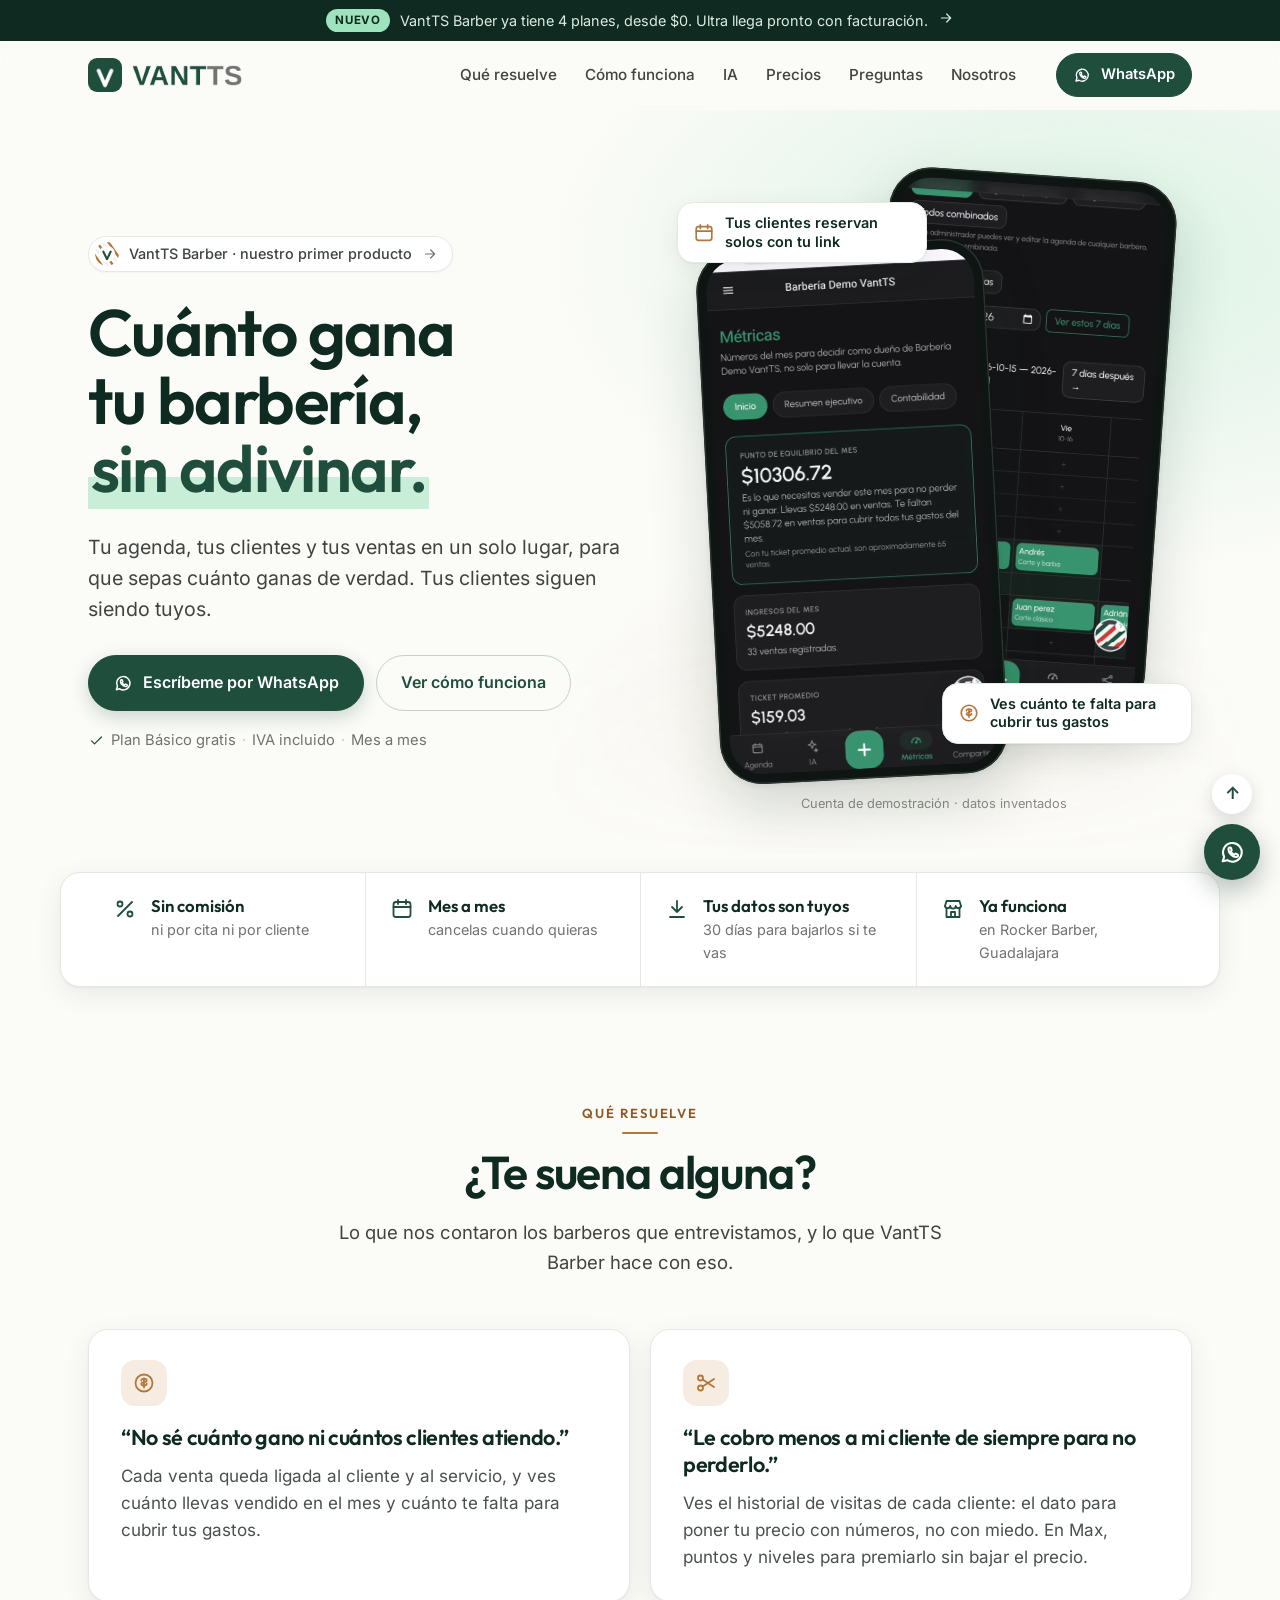
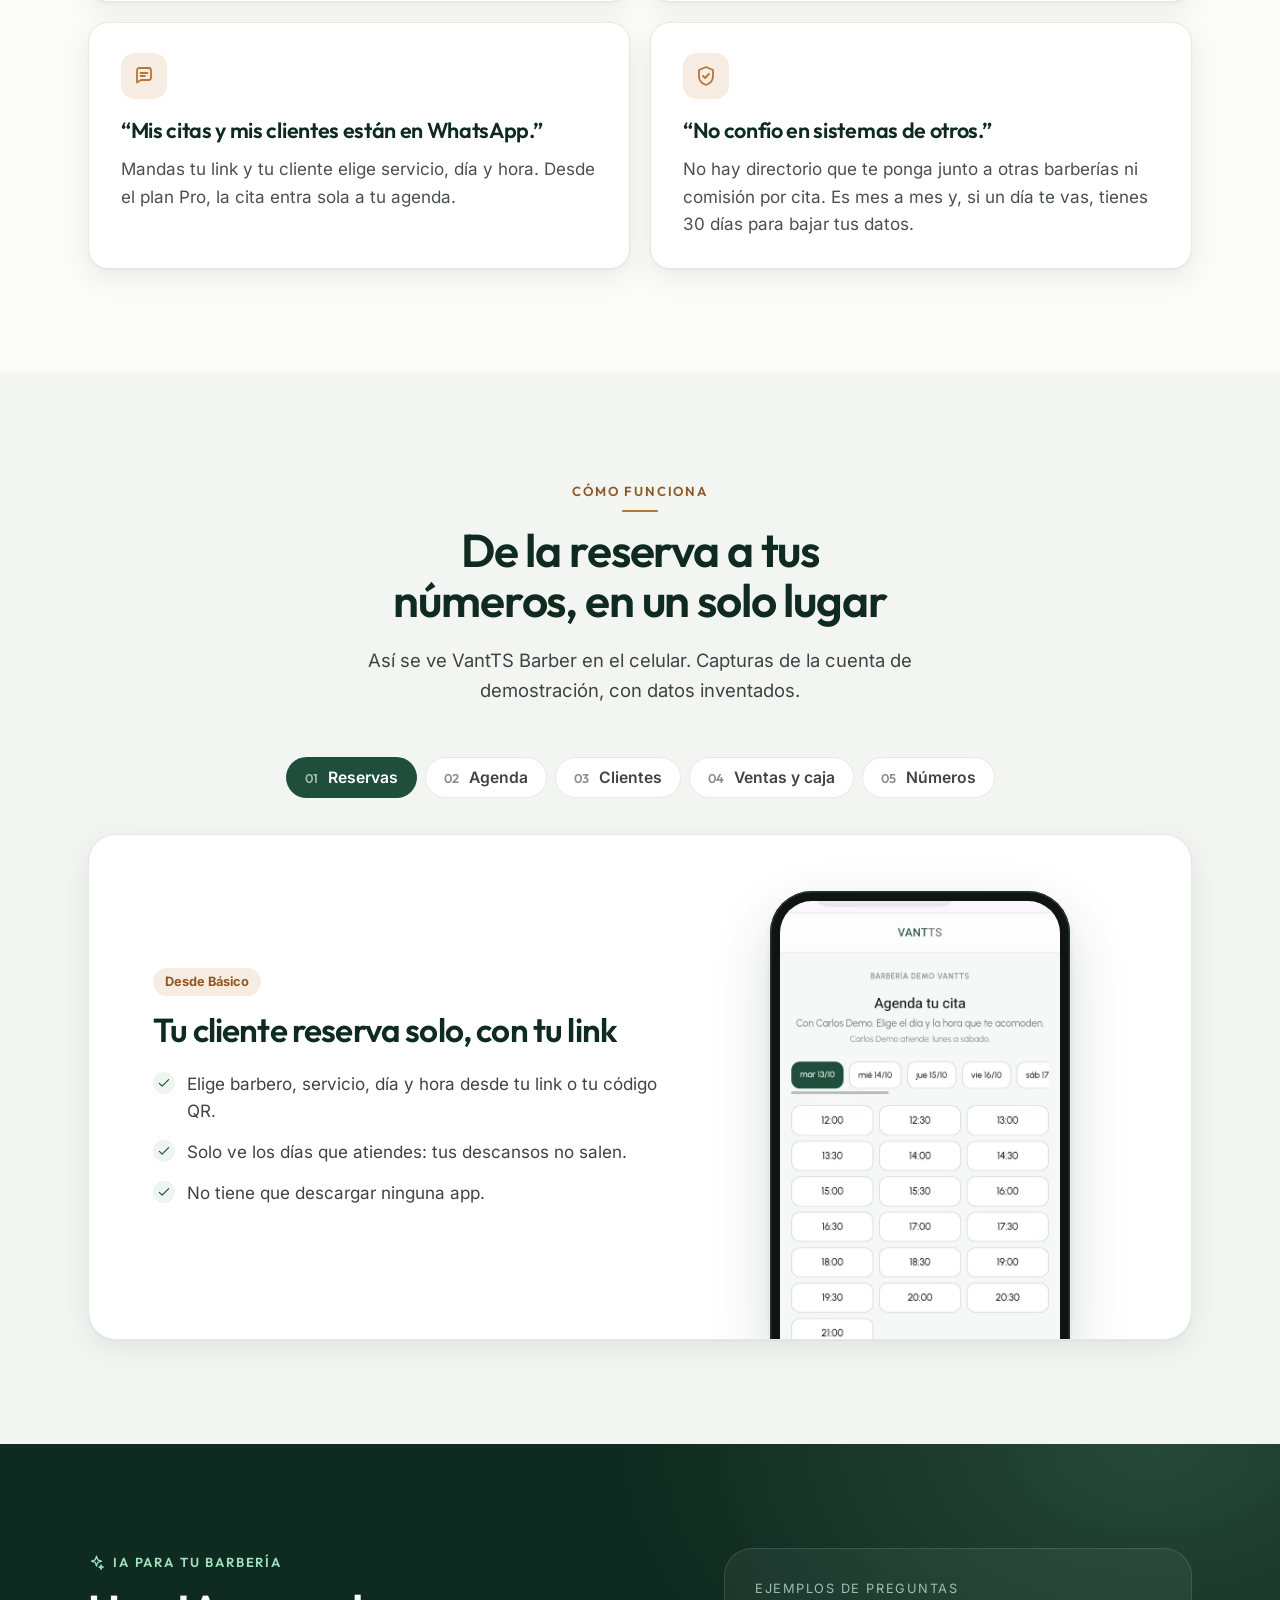
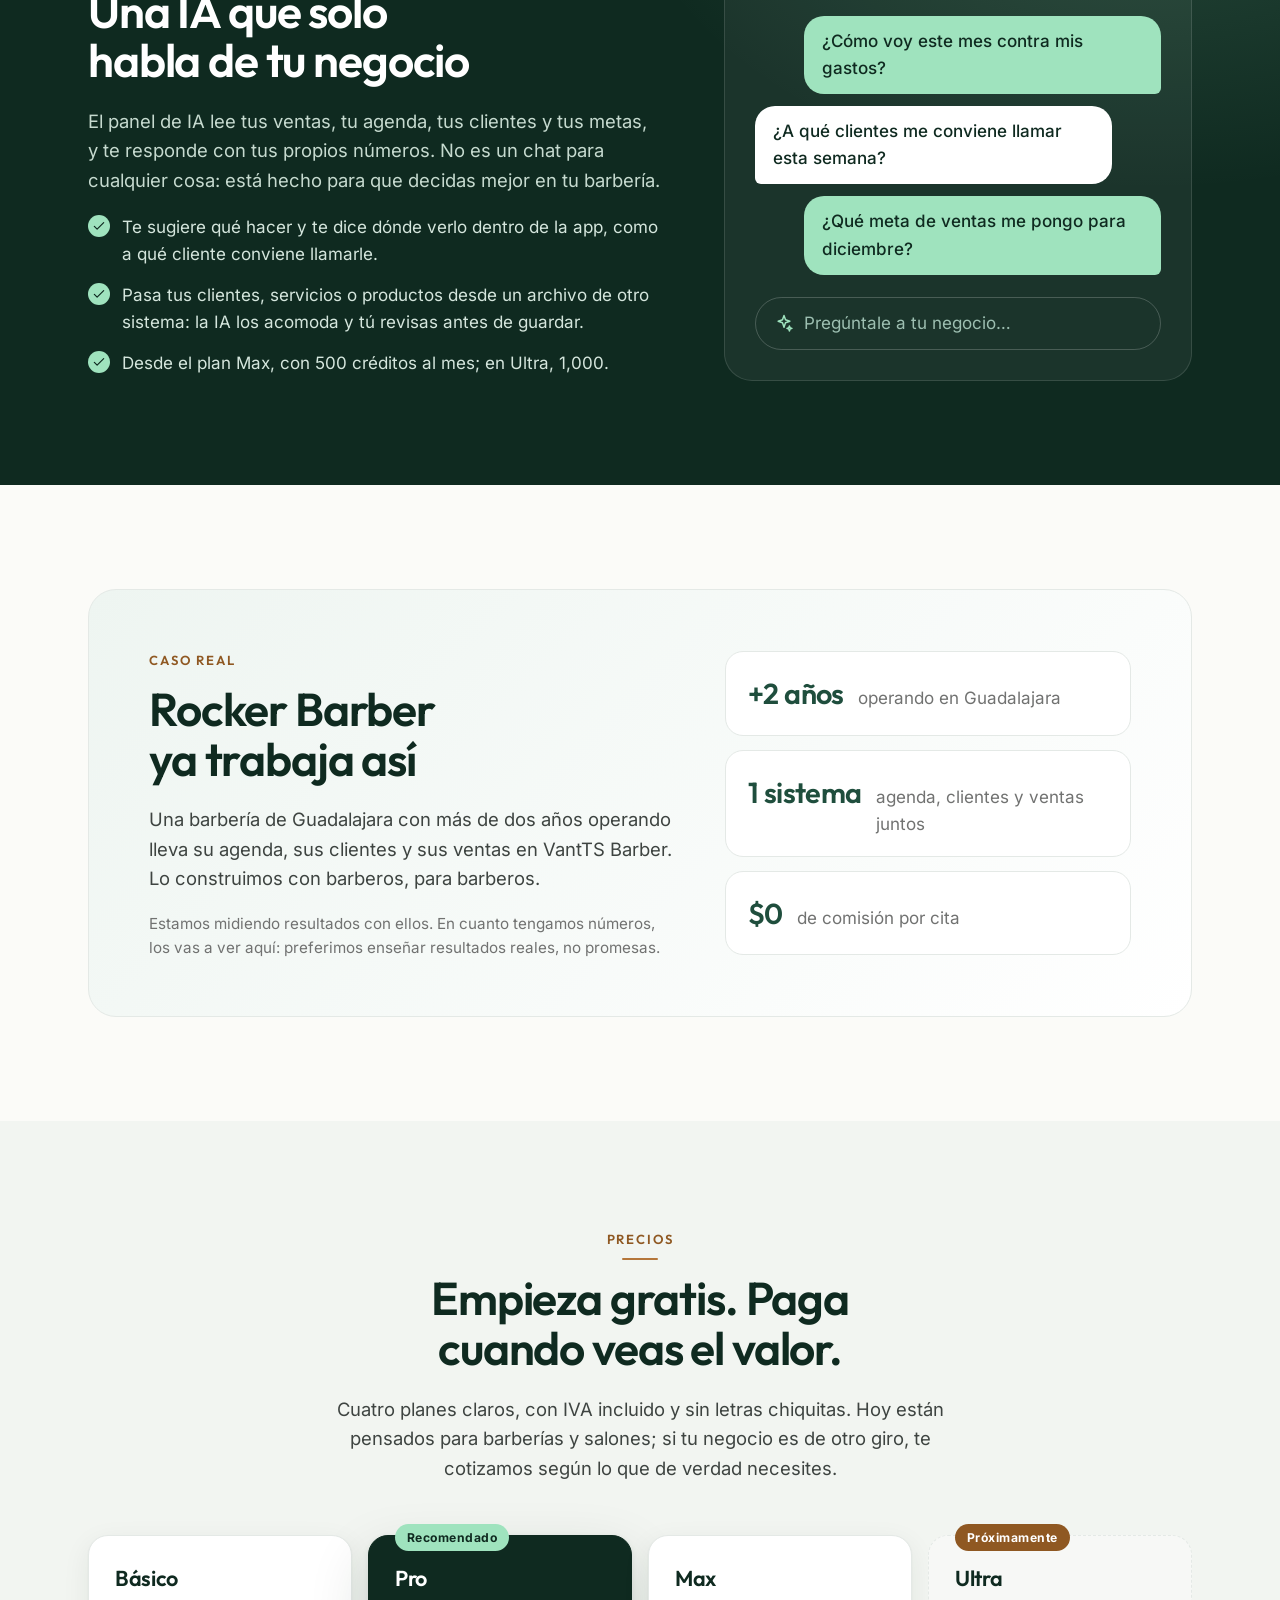
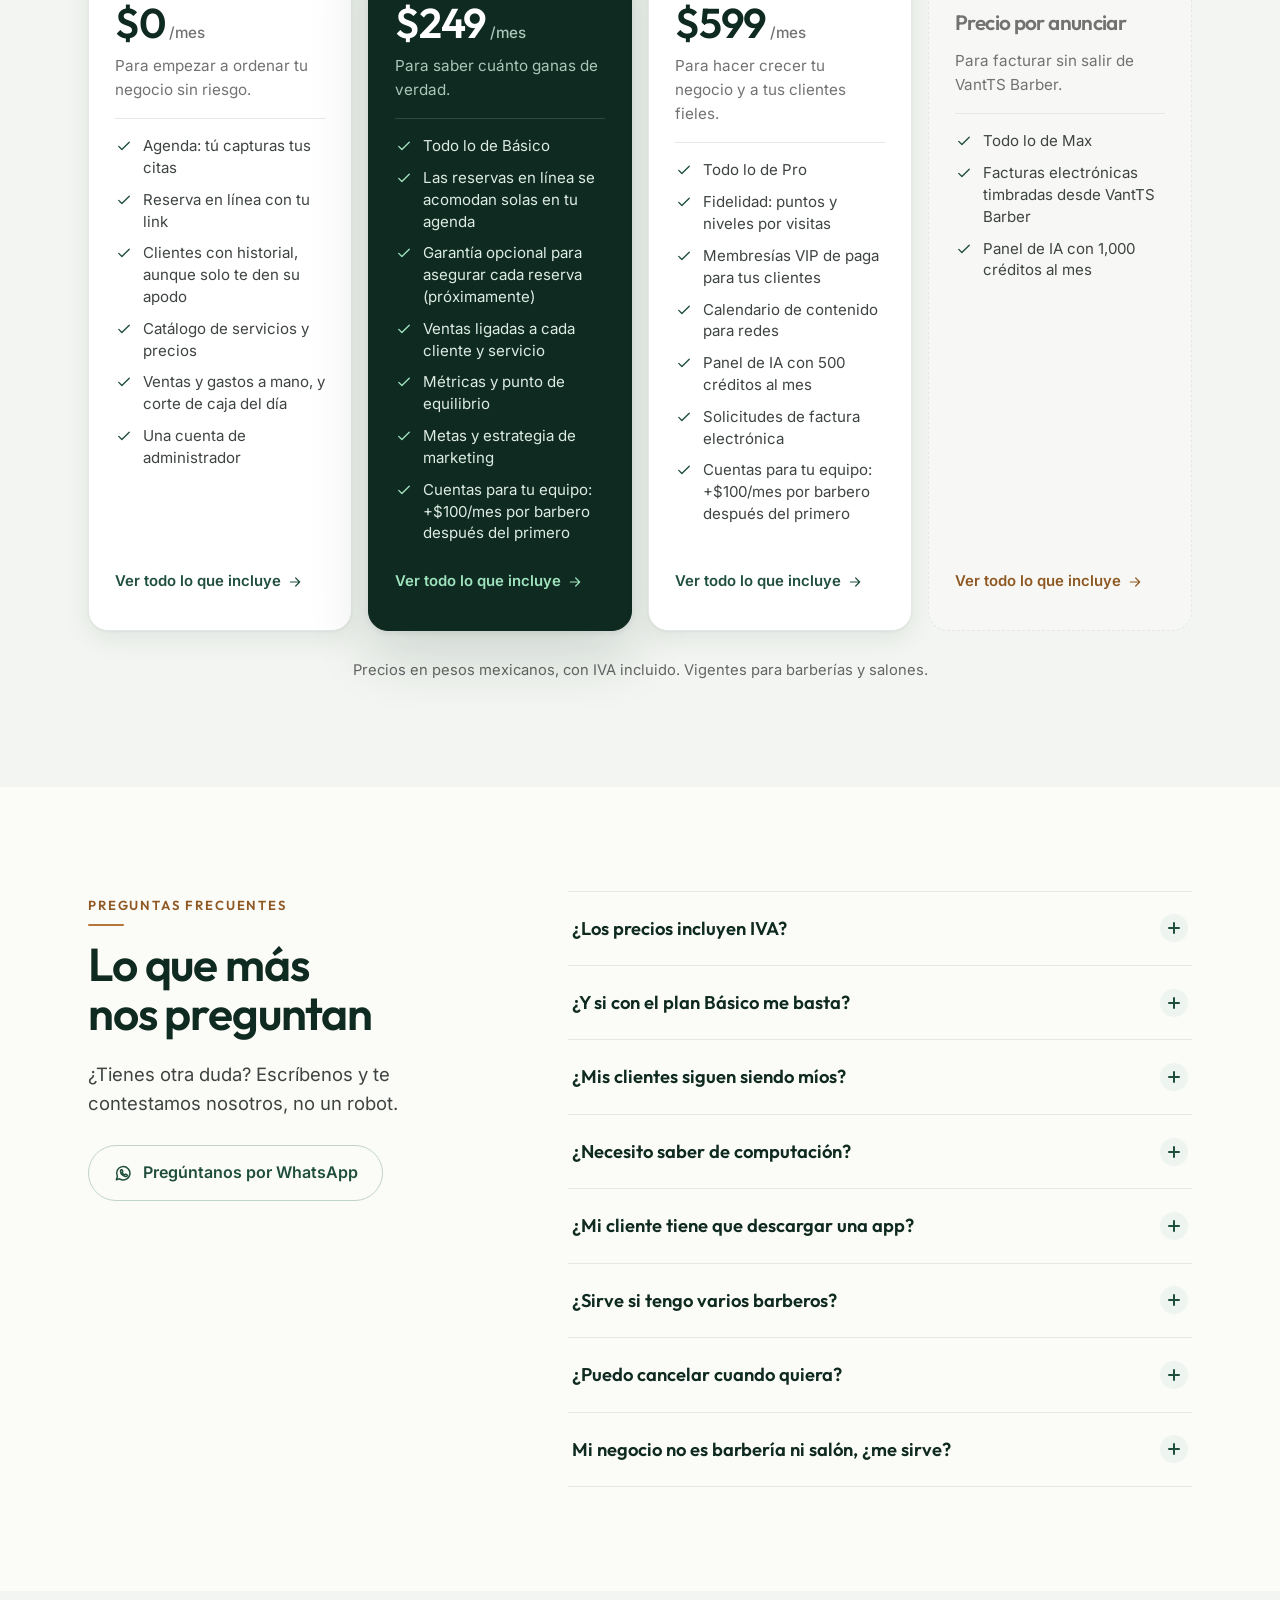
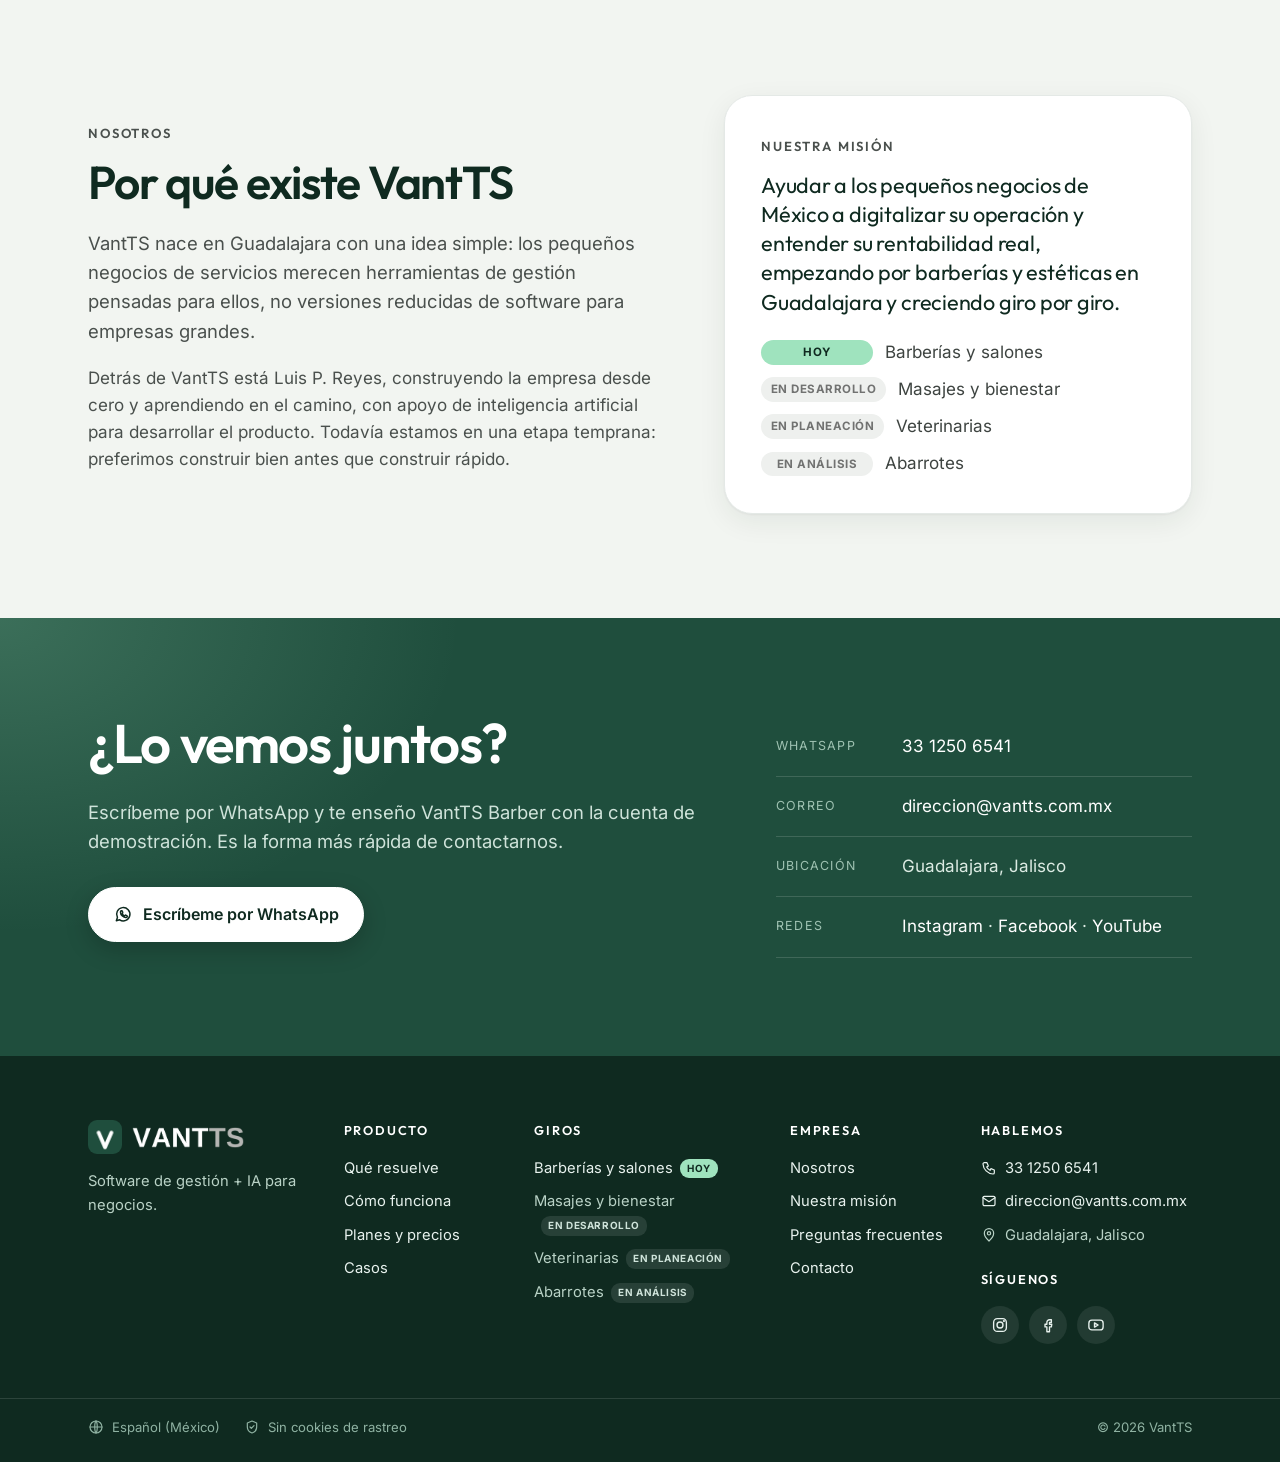
==== index.html @ d2c05251 "Precios: niveles por visitas en Basico, puntos en Max y descripciones de metricas, reportes y promoc" ====
<!doctype html>
<html lang="es-MX" class="m-progreso m-hero m-parallax m-cascada m-titulos m-pestanas m-tarjetas m-faq m-botones m-whatsapp m-menu">
<head>
<meta charset="utf-8">
<meta name="viewport" content="width=device-width, initial-scale=1">
<title>VantTS · Software de gestión + IA para negocios</title>
<meta name="description" content="VantTS Barber: tu agenda, tus clientes y tus ventas en un solo lugar, para que sepas cuánto ganas de verdad. Planes Básico gratis, Pro $249 y Max $599 al mes, IVA incluido; Ultra, próximamente.">
<meta name="theme-color" content="#1F4E3D">
<meta property="og:type" content="website">
<meta property="og:locale" content="es_MX">
<meta property="og:url" content="https://vantts.com.mx/">
<meta property="og:title" content="VantTS · Cuánto gana tu barbería, sin adivinar">
<meta property="og:description" content="Tu agenda, tus clientes y tus ventas en un solo lugar. Plan Básico gratis, IVA incluido, mes a mes.">
<meta property="og:image" content="https://vantts.com.mx/assets/icono-512.png">
<link rel="canonical" href="https://vantts.com.mx/">
<link rel="icon" href="assets/favicon.svg" type="image/svg+xml">
<link rel="icon" href="assets/favicon-32.png" sizes="32x32">
<link rel="apple-touch-icon" href="assets/apple-touch-icon.png">
<link rel="preload" href="assets/fonts/outfit-latin-wght-normal.woff2" as="font" type="font/woff2" crossorigin>
<link rel="stylesheet" href="assets/style.css">
<link rel="stylesheet" href="assets/motion.css">
</head>
<body>
<a class="saltar" href="#solucion">Saltar al contenido</a>
<div class="anuncio">
  <a href="#precios"><span class="anuncio-tag">Nuevo</span>VantTS Barber ya tiene 4 planes, desde $0. Ultra llega pronto con facturación.<span class="anuncio-flecha"><svg class="ico" viewBox="0 0 24 24" aria-hidden="true"><path d="M5 12h14M13 6l6 6-6 6"/></svg></span></a>
</div>
<header class="nav" id="nav">
  <div class="contenedor nav-in">
    <a class="nav-logo" href="#inicio" aria-label="VantTS, ir al inicio"><img class="logo-ico" src="assets/img/icono.png" alt="" width="36" height="36"><img class="logo-texto" src="assets/img/wordmark.png" alt="VantTS" width="147" height="28"></a>
    <nav class="nav-links" id="navLinks" aria-label="Secciones">
        <a href="#solucion" data-seccion="solucion">Qué resuelve</a>
        <a href="#funciones" data-seccion="funciones">Cómo funciona</a>
        <a href="#ia" data-seccion="ia">IA</a>
        <a href="#precios" data-seccion="precios">Precios</a>
        <a href="#preguntas" data-seccion="preguntas">Preguntas</a>
        <a href="#nosotros" data-seccion="nosotros">Nosotros</a>
        <a class="nav-wa" href="https://wa.me/523312506541?text=Hola%2C%20vi%20la%20p%C3%A1gina%20de%20VantTS%20y%20quiero%20saber%20m%C3%A1s" target="_blank" rel="noopener"><svg class="ico" viewBox="0 0 24 24" aria-hidden="true"><path d="M4 20l1.3-3.9A8 8 0 1 1 8 19z"/><path d="M9.2 8.6c.2-.5.5-.5.8-.5h.5c.2 0 .4 0 .5.4l.7 1.6c.1.2 0 .4-.1.6l-.5.6c-.1.1-.2.3 0 .5.6 1 1.4 1.8 2.5 2.4.2.1.4.1.5 0l.6-.7c.2-.2.4-.2.6-.1l1.6.8c.2.1.3.2.3.4 0 .9-.6 1.6-1.6 1.7-1 .1-2.6-.3-4.3-1.9S9 11.1 9 10.1c0-.6.1-1.1.2-1.5z"/></svg><span>Escríbeme por WhatsApp</span></a>
    </nav>
    <a class="btn btn-chico nav-cta" href="https://wa.me/523312506541?text=Hola%2C%20vi%20la%20p%C3%A1gina%20de%20VantTS%20y%20quiero%20saber%20m%C3%A1s" target="_blank" rel="noopener"><svg class="ico" viewBox="0 0 24 24" aria-hidden="true"><path d="M4 20l1.3-3.9A8 8 0 1 1 8 19z"/><path d="M9.2 8.6c.2-.5.5-.5.8-.5h.5c.2 0 .4 0 .5.4l.7 1.6c.1.2 0 .4-.1.6l-.5.6c-.1.1-.2.3 0 .5.6 1 1.4 1.8 2.5 2.4.2.1.4.1.5 0l.6-.7c.2-.2.4-.2.6-.1l1.6.8c.2.1.3.2.3.4 0 .9-.6 1.6-1.6 1.7-1 .1-2.6-.3-4.3-1.9S9 11.1 9 10.1c0-.6.1-1.1.2-1.5z"/></svg><span>WhatsApp</span></a>
    <button class="nav-boton" id="navBoton" aria-label="Abrir menú" aria-expanded="false" aria-controls="navLinks"><span></span><span></span><span></span></button>
  </div>
</header>

<main>

  <section class="hero" id="inicio" aria-label="Inicio">
    <div class="hero-fondo" aria-hidden="true"></div>
    <div class="contenedor hero-grid">
      <div class="hero-texto">
        <a class="pildora" href="#funciones"><img src="assets/img/vantts-barber-icono.png" alt="" width="22" height="22"><span>VantTS Barber · nuestro primer producto</span><svg class="ico" viewBox="0 0 24 24" aria-hidden="true"><path d="M5 12h14M13 6l6 6-6 6"/></svg></a>
        <h1>Cuánto gana tu barbería, <span class="acento">sin adivinar.</span></h1>
        <p class="lead">Tu agenda, tus clientes y tus ventas en un solo lugar, para que sepas cuánto ganas de verdad. Tus clientes siguen siendo tuyos.</p>
        <div class="cta-fila">
          <a class="btn" href="https://wa.me/523312506541?text=Hola%2C%20vi%20la%20p%C3%A1gina%20de%20VantTS%20y%20quiero%20saber%20m%C3%A1s" target="_blank" rel="noopener"><svg class="ico" viewBox="0 0 24 24" aria-hidden="true"><path d="M4 20l1.3-3.9A8 8 0 1 1 8 19z"/><path d="M9.2 8.6c.2-.5.5-.5.8-.5h.5c.2 0 .4 0 .5.4l.7 1.6c.1.2 0 .4-.1.6l-.5.6c-.1.1-.2.3 0 .5.6 1 1.4 1.8 2.5 2.4.2.1.4.1.5 0l.6-.7c.2-.2.4-.2.6-.1l1.6.8c.2.1.3.2.3.4 0 .9-.6 1.6-1.6 1.7-1 .1-2.6-.3-4.3-1.9S9 11.1 9 10.1c0-.6.1-1.1.2-1.5z"/></svg><span>Escríbeme por WhatsApp</span></a>
          <a class="btn btn-sec" href="#funciones"><span>Ver cómo funciona</span></a>
        </div>
        <p class="micro"><svg class="ico" viewBox="0 0 24 24" aria-hidden="true"><path d="M5 12.5l4.2 4.2L19 7"/></svg>Plan Básico gratis <span class="punto">·</span> IVA incluido <span class="punto">·</span> Mes a mes</p>
      </div>
      <div class="hero-visual" aria-label="Capturas de VantTS Barber">
        <figure class="telefono telefono-atras"><img src="assets/img/agenda.jpg" alt="Agenda de la semana en VantTS Barber, con citas de varios barberos" loading="eager" fetchpriority="high" decoding="async" width="600" height="1153"></figure>
        <figure class="telefono telefono-frente"><img src="assets/img/metricas.jpg" alt="Métricas del mes: punto de equilibrio y ventas" loading="eager" fetchpriority="high" decoding="async" width="600" height="1153"></figure>
        <div class="chip chip-1"><svg class="ico" viewBox="0 0 24 24" aria-hidden="true"><rect x="3.5" y="5" width="17" height="15" rx="2.5"/><path d="M3.5 10h17M8 3v4M16 3v4"/></svg><span>Tus clientes reservan solos con tu link</span></div>
        <div class="chip chip-2"><svg class="ico" viewBox="0 0 24 24" aria-hidden="true"><circle cx="12" cy="12" r="8.5"/><path d="M12 7.5v9M9.3 9.6c0-1.1 1.1-2 2.7-2s2.7.7 2.7 1.8c0 2.4-5.4 1.1-5.4 3.4 0 1.1 1.2 1.8 2.7 1.8s2.7-.9 2.7-2"/></svg><span>Ves cuánto te falta para cubrir tus gastos</span></div>
        <p class="demo-nota">Cuenta de demostración · datos inventados</p>
      </div>
    </div>
  </section>

  <section class="confianza" aria-label="Por qué confiar">
    <div class="contenedor confianza-grid">
      <div class="conf"><svg class="ico" viewBox="0 0 24 24" aria-hidden="true"><path d="M19 5L5 19"/><circle cx="7" cy="7" r="2.5"/><circle cx="17" cy="17" r="2.5"/></svg><p><strong>Sin comisión</strong><span>ni por cita ni por cliente</span></p></div>
      <div class="conf"><svg class="ico" viewBox="0 0 24 24" aria-hidden="true"><rect x="3.5" y="5" width="17" height="15" rx="2.5"/><path d="M3.5 10h17M8 3v4M16 3v4"/></svg><p><strong>Mes a mes</strong><span>cancelas cuando quieras</span></p></div>
      <div class="conf"><svg class="ico" viewBox="0 0 24 24" aria-hidden="true"><path d="M12 4v11M7 10l5 5 5-5"/><path d="M5 20h14"/></svg><p><strong>Tus datos son tuyos</strong><span>30 días para bajarlos si te vas</span></p></div>
      <div class="conf"><svg class="ico" viewBox="0 0 24 24" aria-hidden="true"><path d="M4 9l1.5-5h13L20 9"/><path d="M4 9a2.7 2.7 0 0 0 5.3 0 2.7 2.7 0 0 0 5.4 0 2.7 2.7 0 0 0 5.3 0"/><path d="M5.5 11.5V20h13v-8.5"/><path d="M10 20v-5h4v5"/></svg><p><strong>Ya funciona</strong><span>en Rocker Barber, Guadalajara</span></p></div>
    </div>
  </section>

  <section class="seccion" id="solucion" aria-label="Qué resuelve">
    <div class="contenedor">
      <div class="encabezado">
        <p class="eyebrow">Qué resuelve</p>
        <h2>¿Te suena alguna?</h2>
        <p class="lead">Lo que nos contaron los barberos que entrevistamos, y lo que VantTS Barber hace con eso.</p>
      </div>
      <div class="dolores">

        <article class="dolor revelar">
          <div class="dolor-ico"><svg class="ico" viewBox="0 0 24 24" aria-hidden="true"><circle cx="12" cy="12" r="8.5"/><path d="M12 7.5v9M9.3 9.6c0-1.1 1.1-2 2.7-2s2.7.7 2.7 1.8c0 2.4-5.4 1.1-5.4 3.4 0 1.1 1.2 1.8 2.7 1.8s2.7-.9 2.7-2"/></svg></div>
          <p class="dolor-frase">“No sé cuánto gano ni cuántos clientes atiendo.”</p>
          <p class="dolor-resp">Cada venta queda ligada al cliente y al servicio, y ves cuánto llevas vendido en el mes y cuánto te falta para cubrir tus gastos.</p>
        </article>

        <article class="dolor revelar">
          <div class="dolor-ico"><svg class="ico" viewBox="0 0 24 24" aria-hidden="true"><circle cx="6.5" cy="7" r="2.5"/><circle cx="6.5" cy="17" r="2.5"/><path d="M8.6 8.4L20 16M8.6 15.6L20 8"/></svg></div>
          <p class="dolor-frase">“Le cobro menos a mi cliente de siempre para no perderlo.”</p>
          <p class="dolor-resp">Ves el historial de visitas de cada cliente: el dato para poner tu precio con números, no con miedo. En Max, puntos y niveles para premiarlo sin bajar el precio.</p>
        </article>

        <article class="dolor revelar">
          <div class="dolor-ico"><svg class="ico" viewBox="0 0 24 24" aria-hidden="true"><path d="M5 18.5V6.5A2.5 2.5 0 0 1 7.5 4h9A2.5 2.5 0 0 1 19 6.5v7a2.5 2.5 0 0 1-2.5 2.5H9z"/><path d="M8.5 9h7M8.5 12h4.5"/></svg></div>
          <p class="dolor-frase">“Mis citas y mis clientes están en WhatsApp.”</p>
          <p class="dolor-resp">Mandas tu link y tu cliente elige servicio, día y hora. Desde el plan Pro, la cita entra sola a tu agenda.</p>
        </article>

        <article class="dolor revelar">
          <div class="dolor-ico"><svg class="ico" viewBox="0 0 24 24" aria-hidden="true"><path d="M12 3l7 3v6c0 4.4-3 7.7-7 9-4-1.3-7-4.6-7-9V6z"/><path d="M9 12l2 2 4-4"/></svg></div>
          <p class="dolor-frase">“No confío en sistemas de otros.”</p>
          <p class="dolor-resp">No hay directorio que te ponga junto a otras barberías ni comisión por cita. Es mes a mes y, si un día te vas, tienes 30 días para bajar tus datos.</p>
        </article>
      </div>
    </div>
  </section>

  <section class="seccion seccion-alt" id="funciones" aria-label="Cómo funciona">
    <div class="contenedor">
      <div class="encabezado">
        <p class="eyebrow">Cómo funciona</p>
        <h2>De la reserva a tus números, en un solo lugar</h2>
        <p class="lead">Así se ve VantTS Barber en el celular. Capturas de la cuenta de demostración, con datos inventados.</p>
      </div>
      <div class="tabs" role="tablist" aria-label="Partes de VantTS Barber">
          <button class="tab" role="tab" id="tab-reservas" aria-controls="panel-reservas" aria-selected="true" tabindex="0"><span class="tab-num">01</span>Reservas</button>
          <button class="tab" role="tab" id="tab-agenda" aria-controls="panel-agenda" aria-selected="false" tabindex="-1"><span class="tab-num">02</span>Agenda</button>
          <button class="tab" role="tab" id="tab-clientes" aria-controls="panel-clientes" aria-selected="false" tabindex="-1"><span class="tab-num">03</span>Clientes</button>
          <button class="tab" role="tab" id="tab-ventas" aria-controls="panel-ventas" aria-selected="false" tabindex="-1"><span class="tab-num">04</span>Ventas y caja</button>
          <button class="tab" role="tab" id="tab-numeros" aria-controls="panel-numeros" aria-selected="false" tabindex="-1"><span class="tab-num">05</span>Números</button>
      </div>
      <div class="paneles">
        <div class="panel" role="tabpanel" id="panel-reservas" aria-labelledby="tab-reservas">
          <div class="panel-texto">
            <span class="plan-chip">Desde Básico</span>
            <h3>Tu cliente reserva solo, con tu link</h3>
            <ul class="lista-check">
              <li><svg class="ico" viewBox="0 0 24 24" aria-hidden="true"><path d="M5 12.5l4.2 4.2L19 7"/></svg><span>Elige barbero, servicio, día y hora desde tu link o tu código QR.</span></li>
              <li><svg class="ico" viewBox="0 0 24 24" aria-hidden="true"><path d="M5 12.5l4.2 4.2L19 7"/></svg><span>Solo ve los días que atiendes: tus descansos no salen.</span></li>
              <li><svg class="ico" viewBox="0 0 24 24" aria-hidden="true"><path d="M5 12.5l4.2 4.2L19 7"/></svg><span>No tiene que descargar ninguna app.</span></li>
            </ul>
          </div>
          <div class="panel-visual"><figure class="telefono"><img src="assets/img/reserva.jpg" alt="Página de reservas: el cliente elige día y hora" loading="lazy" decoding="async" width="600" height="1153"></figure></div>
        </div>
        <div class="panel" role="tabpanel" id="panel-agenda" aria-labelledby="tab-agenda" hidden>
          <div class="panel-texto">
            <span class="plan-chip">Desde Básico</span>
            <h3>Toda tu agenda, de un vistazo</h3>
            <ul class="lista-check">
              <li><svg class="ico" viewBox="0 0 24 24" aria-hidden="true"><path d="M5 12.5l4.2 4.2L19 7"/></svg><span>Por día, semana o mes; de un barbero o de todos combinados.</span></li>
              <li><svg class="ico" viewBox="0 0 24 24" aria-hidden="true"><path d="M5 12.5l4.2 4.2L19 7"/></svg><span>Completas, mueves o cancelas cada cita con un toque.</span></li>
              <li><svg class="ico" viewBox="0 0 24 24" aria-hidden="true"><path d="M5 12.5l4.2 4.2L19 7"/></svg><span>Desde el plan Pro, las reservas en línea entran solas.</span></li>
            </ul>
          </div>
          <div class="panel-visual"><figure class="telefono"><img src="assets/img/agenda.jpg" alt="Agenda semanal con citas de varios barberos" loading="lazy" decoding="async" width="600" height="1153"></figure></div>
        </div>
        <div class="panel" role="tabpanel" id="panel-clientes" aria-labelledby="tab-clientes" hidden>
          <div class="panel-texto">
            <span class="plan-chip">Desde Básico</span>
            <h3>Cada cliente, con su historial</h3>
            <ul class="lista-check">
              <li><svg class="ico" viewBox="0 0 24 24" aria-hidden="true"><path d="M5 12.5l4.2 4.2L19 7"/></svg><span>Su historial de visitas, aunque solo te dé su apodo.</span></li>
              <li><svg class="ico" viewBox="0 0 24 24" aria-hidden="true"><path d="M5 12.5l4.2 4.2L19 7"/></svg><span>Te marca a quién toca llamarle (25 días sin venir), quién está en riesgo (45) y a quién ya perdiste (90).</span></li>
              <li><svg class="ico" viewBox="0 0 24 24" aria-hidden="true"><path d="M5 12.5l4.2 4.2L19 7"/></svg><span>Le llamas o le escribes por WhatsApp con un toque.</span></li>
            </ul>
          </div>
          <div class="panel-visual"><figure class="telefono"><img src="assets/img/clientes.jpg" alt="Clientes con tarjetas de para llamar, en riesgo y nuevos sin regresar" loading="lazy" decoding="async" width="600" height="1153"></figure></div>
        </div>
        <div class="panel" role="tabpanel" id="panel-ventas" aria-labelledby="tab-ventas" hidden>
          <div class="panel-texto">
            <span class="plan-chip">Desde Básico</span>
            <h3>Tus ventas y tu caja, al día</h3>
            <ul class="lista-check">
              <li><svg class="ico" viewBox="0 0 24 24" aria-hidden="true"><path d="M5 12.5l4.2 4.2L19 7"/></svg><span>Anotas cada venta y su propina en segundos; desde el plan Pro, ligada al cliente y al servicio.</span></li>
              <li><svg class="ico" viewBox="0 0 24 24" aria-hidden="true"><path d="M5 12.5l4.2 4.2L19 7"/></svg><span>Apuntas tus gastos del día.</span></li>
              <li><svg class="ico" viewBox="0 0 24 24" aria-hidden="true"><path d="M5 12.5l4.2 4.2L19 7"/></svg><span>Con el cierre del día ves al momento si sobra o falta efectivo.</span></li>
            </ul>
          </div>
          <div class="panel-visual"><figure class="telefono"><img src="assets/img/ventas.jpg" alt="Formulario para registrar una venta" loading="lazy" decoding="async" width="600" height="1153"></figure></div>
        </div>
        <div class="panel" role="tabpanel" id="panel-numeros" aria-labelledby="tab-numeros" hidden>
          <div class="panel-texto">
            <span class="plan-chip">Desde Pro</span>
            <h3>Cuánto ganas de verdad</h3>
            <ul class="lista-check">
              <li><svg class="ico" viewBox="0 0 24 24" aria-hidden="true"><path d="M5 12.5l4.2 4.2L19 7"/></svg><span>Cuánto llevas vendido este mes y cuánto te falta para cubrir tus gastos.</span></li>
              <li><svg class="ico" viewBox="0 0 24 24" aria-hidden="true"><path d="M5 12.5l4.2 4.2L19 7"/></svg><span>Tu ticket promedio, tus gastos fijos y variables y tu margen.</span></li>
              <li><svg class="ico" viewBox="0 0 24 24" aria-hidden="true"><path d="M5 12.5l4.2 4.2L19 7"/></svg><span>Sin cuaderno ni calculadora.</span></li>
            </ul>
          </div>
          <div class="panel-visual"><figure class="telefono"><img src="assets/img/metricas.jpg" alt="Métricas del mes con el punto de equilibrio" loading="lazy" decoding="async" width="600" height="1153"></figure></div>
        </div>
      </div>
    </div>
  </section>

  <section class="seccion seccion-oscura" id="ia" aria-label="Inteligencia artificial">
    <div class="contenedor ia-grid">
      <div class="ia-texto">
        <p class="eyebrow eyebrow-claro"><svg class="ico" viewBox="0 0 24 24" aria-hidden="true"><path d="M12 3l1.8 5.2L19 10l-5.2 1.8L12 17l-1.8-5.2L5 10l5.2-1.8z"/><path d="M18.5 15.5l.8 2.2 2.2.8-2.2.8-.8 2.2-.8-2.2-2.2-.8 2.2-.8z"/></svg>IA para tu barbería</p>
        <h2>Una IA que solo habla de tu negocio</h2>
        <p class="lead">El panel de IA lee tus ventas, tu agenda, tus clientes y tus metas, y te responde con tus propios números. No es un chat para cualquier cosa: está hecho para que decidas mejor en tu barbería.</p>
        <ul class="lista-check lista-clara">
          <li><svg class="ico" viewBox="0 0 24 24" aria-hidden="true"><path d="M5 12.5l4.2 4.2L19 7"/></svg><span>Te sugiere qué hacer y te dice dónde verlo dentro de la app, como a qué cliente conviene llamarle.</span></li>
          <li><svg class="ico" viewBox="0 0 24 24" aria-hidden="true"><path d="M5 12.5l4.2 4.2L19 7"/></svg><span>Pasa tus clientes, servicios o productos desde un archivo de otro sistema: la IA los acomoda y tú revisas antes de guardar.</span></li>
          <li><svg class="ico" viewBox="0 0 24 24" aria-hidden="true"><path d="M5 12.5l4.2 4.2L19 7"/></svg><span>Desde el plan Max, con 500 créditos al mes; en Ultra, 1,000.</span></li>
        </ul>
      </div>
      <div class="ia-ejemplos" aria-label="Ejemplos de preguntas">
        <p class="ia-etiqueta">Ejemplos de preguntas</p>
        <div class="burbuja">¿Cómo voy este mes contra mis gastos?</div>
        <div class="burbuja">¿A qué clientes me conviene llamar esta semana?</div>
        <div class="burbuja">¿Qué meta de ventas me pongo para diciembre?</div>
        <div class="ia-campo"><svg class="ico" viewBox="0 0 24 24" aria-hidden="true"><path d="M12 3l1.8 5.2L19 10l-5.2 1.8L12 17l-1.8-5.2L5 10l5.2-1.8z"/><path d="M18.5 15.5l.8 2.2 2.2.8-2.2.8-.8 2.2-.8-2.2-2.2-.8 2.2-.8z"/></svg><span>Pregúntale a tu negocio…</span></div>
      </div>
    </div>
  </section>

  <section class="seccion" id="casos" aria-label="Casos">
    <div class="contenedor">
      <div class="caso revelar">
        <div class="caso-texto">
          <p class="eyebrow">Caso real</p>
          <h2>Rocker Barber ya trabaja así</h2>
          <p class="lead">Una barbería de Guadalajara con más de dos años operando lleva su agenda, sus clientes y sus ventas en VantTS Barber. Lo construimos con barberos, para barberos.</p>
          <p class="caso-nota">Estamos midiendo resultados con ellos. En cuanto tengamos números, los vas a ver aquí: preferimos enseñar resultados reales, no promesas.</p>
        </div>
        <div class="caso-datos">
          <div class="dato"><strong>+2 años</strong><span>operando en Guadalajara</span></div>
          <div class="dato"><strong>1 sistema</strong><span>agenda, clientes y ventas juntos</span></div>
          <div class="dato"><strong>$0</strong><span>de comisión por cita</span></div>
        </div>
      </div>
    </div>
  </section>

  <section class="seccion seccion-alt" id="precios" aria-label="Precios">
    <div class="contenedor">
      <div class="encabezado">
        <p class="eyebrow">Precios</p>
        <h2>Empieza gratis. Paga cuando veas el valor.</h2>
        <p class="lead">Cuatro planes claros, con IVA incluido y sin letras chiquitas. Hoy están pensados para barberías y salones; si tu negocio es de otro giro, te cotizamos según lo que de verdad necesites.</p>
      </div>
      <div class="planes">

        <div class="plan">
          
          <h3>Básico</h3>
          <div class="plan-precio">$0<span>/mes</span></div>
          <p class="plan-sub">Para empezar a ordenar tu negocio sin riesgo.</p>
          <ul>
            <li><svg class="ico" viewBox="0 0 24 24" aria-hidden="true"><path d="M5 12.5l4.2 4.2L19 7"/></svg><span>Agenda: tú capturas tus citas</span></li>
            <li><svg class="ico" viewBox="0 0 24 24" aria-hidden="true"><path d="M5 12.5l4.2 4.2L19 7"/></svg><span>Reserva en línea con tu link</span></li>
            <li><svg class="ico" viewBox="0 0 24 24" aria-hidden="true"><path d="M5 12.5l4.2 4.2L19 7"/></svg><span>Clientes con historial, aunque solo te den su apodo</span></li>
            <li><svg class="ico" viewBox="0 0 24 24" aria-hidden="true"><path d="M5 12.5l4.2 4.2L19 7"/></svg><span>Catálogo de servicios y precios</span></li>
            <li><svg class="ico" viewBox="0 0 24 24" aria-hidden="true"><path d="M5 12.5l4.2 4.2L19 7"/></svg><span>Ventas y gastos a mano, y corte de caja del día</span></li>
            <li><svg class="ico" viewBox="0 0 24 24" aria-hidden="true"><path d="M5 12.5l4.2 4.2L19 7"/></svg><span>Una cuenta de administrador</span></li>
          </ul>
          <button type="button" class="plan-ver" data-plan="basico" aria-haspopup="dialog">Ver todo lo que incluye<svg class="ico" viewBox="0 0 24 24" aria-hidden="true"><path d="M5 12h14M13 6l6 6-6 6"/></svg></button>
        </div>

        <div class="plan destacado">
          <div class="plan-etiqueta">Recomendado</div>
          <h3>Pro</h3>
          <div class="plan-precio">$249<span>/mes</span></div>
          <p class="plan-sub">Para saber cuánto ganas de verdad.</p>
          <ul>
            <li><svg class="ico" viewBox="0 0 24 24" aria-hidden="true"><path d="M5 12.5l4.2 4.2L19 7"/></svg><span>Todo lo de Básico</span></li>
            <li><svg class="ico" viewBox="0 0 24 24" aria-hidden="true"><path d="M5 12.5l4.2 4.2L19 7"/></svg><span>Las reservas en línea se acomodan solas en tu agenda</span></li>
            <li><svg class="ico" viewBox="0 0 24 24" aria-hidden="true"><path d="M5 12.5l4.2 4.2L19 7"/></svg><span>Garantía opcional para asegurar cada reserva (próximamente)</span></li>
            <li><svg class="ico" viewBox="0 0 24 24" aria-hidden="true"><path d="M5 12.5l4.2 4.2L19 7"/></svg><span>Ventas ligadas a cada cliente y servicio</span></li>
            <li><svg class="ico" viewBox="0 0 24 24" aria-hidden="true"><path d="M5 12.5l4.2 4.2L19 7"/></svg><span>Métricas y punto de equilibrio</span></li>
            <li><svg class="ico" viewBox="0 0 24 24" aria-hidden="true"><path d="M5 12.5l4.2 4.2L19 7"/></svg><span>Metas y estrategia de marketing</span></li>
            <li><svg class="ico" viewBox="0 0 24 24" aria-hidden="true"><path d="M5 12.5l4.2 4.2L19 7"/></svg><span>Cuentas para tu equipo: +$100/mes por barbero después del primero</span></li>
          </ul>
          <button type="button" class="plan-ver" data-plan="pro" aria-haspopup="dialog">Ver todo lo que incluye<svg class="ico" viewBox="0 0 24 24" aria-hidden="true"><path d="M5 12h14M13 6l6 6-6 6"/></svg></button>
        </div>

        <div class="plan">
          
          <h3>Max</h3>
          <div class="plan-precio">$599<span>/mes</span></div>
          <p class="plan-sub">Para hacer crecer tu negocio y a tus clientes fieles.</p>
          <ul>
            <li><svg class="ico" viewBox="0 0 24 24" aria-hidden="true"><path d="M5 12.5l4.2 4.2L19 7"/></svg><span>Todo lo de Pro</span></li>
            <li><svg class="ico" viewBox="0 0 24 24" aria-hidden="true"><path d="M5 12.5l4.2 4.2L19 7"/></svg><span>Fidelidad: puntos y niveles por visitas</span></li>
            <li><svg class="ico" viewBox="0 0 24 24" aria-hidden="true"><path d="M5 12.5l4.2 4.2L19 7"/></svg><span>Membresías VIP de paga para tus clientes</span></li>
            <li><svg class="ico" viewBox="0 0 24 24" aria-hidden="true"><path d="M5 12.5l4.2 4.2L19 7"/></svg><span>Calendario de contenido para redes</span></li>
            <li><svg class="ico" viewBox="0 0 24 24" aria-hidden="true"><path d="M5 12.5l4.2 4.2L19 7"/></svg><span>Panel de IA con 500 créditos al mes</span></li>
            <li><svg class="ico" viewBox="0 0 24 24" aria-hidden="true"><path d="M5 12.5l4.2 4.2L19 7"/></svg><span>Solicitudes de factura electrónica</span></li>
            <li><svg class="ico" viewBox="0 0 24 24" aria-hidden="true"><path d="M5 12.5l4.2 4.2L19 7"/></svg><span>Cuentas para tu equipo: +$100/mes por barbero después del primero</span></li>
          </ul>
          <button type="button" class="plan-ver" data-plan="max" aria-haspopup="dialog">Ver todo lo que incluye<svg class="ico" viewBox="0 0 24 24" aria-hidden="true"><path d="M5 12h14M13 6l6 6-6 6"/></svg></button>
        </div>

        <div class="plan proximo">
          <div class="plan-etiqueta">Próximamente</div>
          <h3>Ultra</h3>
          <div class="plan-precio pronto">Precio por anunciar</div>
          <p class="plan-sub">Para facturar sin salir de VantTS Barber.</p>
          <ul>
            <li><svg class="ico" viewBox="0 0 24 24" aria-hidden="true"><path d="M5 12.5l4.2 4.2L19 7"/></svg><span>Todo lo de Max</span></li>
            <li><svg class="ico" viewBox="0 0 24 24" aria-hidden="true"><path d="M5 12.5l4.2 4.2L19 7"/></svg><span>Facturas electrónicas timbradas desde VantTS Barber</span></li>
            <li><svg class="ico" viewBox="0 0 24 24" aria-hidden="true"><path d="M5 12.5l4.2 4.2L19 7"/></svg><span>Panel de IA con 1,000 créditos al mes</span></li>
          </ul>
          <button type="button" class="plan-ver" data-plan="ultra" aria-haspopup="dialog">Ver todo lo que incluye<svg class="ico" viewBox="0 0 24 24" aria-hidden="true"><path d="M5 12h14M13 6l6 6-6 6"/></svg></button>
        </div>
      </div>
      <p class="nota">Precios en pesos mexicanos, con IVA incluido. Vigentes para barberías y salones.</p>
    </div>

  <dialog class="plan-dialogo" id="planDialogo" aria-labelledby="planDialogoTitulo">
    <div class="pd-caja">
      <div class="pd-barra">
        <h2 id="planDialogoTitulo" class="pd-h2">Todo lo que incluye cada plan</h2>
        <button type="button" class="pd-cerrar" data-cerrar aria-label="Cerrar">×</button>
      </div>
      <div class="pd-tabs" role="tablist" aria-label="Planes"><button type="button" role="tab" id="pdt-basico" aria-controls="pdp-basico" aria-selected="false" tabindex="-1" data-plan="basico">Básico</button><button type="button" role="tab" id="pdt-pro" aria-controls="pdp-pro" aria-selected="false" tabindex="-1" data-plan="pro">Pro</button><button type="button" role="tab" id="pdt-max" aria-controls="pdp-max" aria-selected="false" tabindex="-1" data-plan="max">Max</button><button type="button" role="tab" id="pdt-ultra" aria-controls="pdp-ultra" aria-selected="false" tabindex="-1" data-plan="ultra">Ultra</button></div>
      <div class="pd-cuerpo">
      <section class="pd-panel" role="tabpanel" id="pdp-basico" aria-labelledby="pdt-basico" hidden>
        <header class="pd-cab"><h3>Básico</h3><span class="pd-precio">$0<small>/mes, IVA incluido</small></span><p>Para empezar a ordenar tu negocio sin riesgo.</p><p class="pd-nota">Una cuenta de administrador.</p></header>
        <p class="pd-titulo">Incluye</p>
        <div class="pd-grupo"><h4>Agenda y caja</h4><ul><li><svg class="ico" viewBox="0 0 24 24" aria-hidden="true"><path d="M5 12.5l4.2 4.2L19 7"/></svg><span><strong>Agenda de citas</strong><span class="pd-det">Tú capturas cada cita.</span></span></li><li><svg class="ico" viewBox="0 0 24 24" aria-hidden="true"><path d="M5 12.5l4.2 4.2L19 7"/></svg><span><strong>Reserva en línea con tu link</strong><span class="pd-det">Tu cliente elige servicio, día y hora desde tu link y tú confirmas la cita con un toque.</span></span></li><li><svg class="ico" viewBox="0 0 24 24" aria-hidden="true"><path d="M5 12.5l4.2 4.2L19 7"/></svg><span><strong>Agenda para cada barbero</strong><span class="pd-det">Tus barberos aparecen en la agenda y el cliente elige con quién; tú la manejas desde tu cuenta.</span></span></li><li><svg class="ico" viewBox="0 0 24 24" aria-hidden="true"><path d="M5 12.5l4.2 4.2L19 7"/></svg><span><strong>Días de trabajo</strong><span class="pd-det">Eliges qué días atiendes.</span></span></li><li><svg class="ico" viewBox="0 0 24 24" aria-hidden="true"><path d="M5 12.5l4.2 4.2L19 7"/></svg><span><strong>Registro de ventas a mano</strong><span class="pd-det">Anotas cada venta y su propina en la app.</span></span></li><li><svg class="ico" viewBox="0 0 24 24" aria-hidden="true"><path d="M5 12.5l4.2 4.2L19 7"/></svg><span><strong>Registro de gastos</strong><span class="pd-det">Lo que pagas, incluido lo que sale de la caja.</span></span></li><li><svg class="ico" viewBox="0 0 24 24" aria-hidden="true"><path d="M5 12.5l4.2 4.2L19 7"/></svg><span><strong>Cierre del día y corte de caja</strong><span class="pd-det">El corte cuadra con tus ventas del día, dejas fondo de caja y te queda el PDF.</span></span></li></ul></div><div class="pd-grupo"><h4>Clientes</h4><ul><li><svg class="ico" viewBox="0 0 24 24" aria-hidden="true"><path d="M5 12.5l4.2 4.2L19 7"/></svg><span><strong>Clientes con historial</strong><span class="pd-det">Aunque solo te den su apodo; de paso o frecuentes.</span></span></li><li><svg class="ico" viewBox="0 0 24 24" aria-hidden="true"><path d="M5 12.5l4.2 4.2L19 7"/></svg><span><strong>Niveles por visitas</strong><span class="pd-det">Tus clientes suben de nivel según cuántas veces vienen.</span></span></li><li><svg class="ico" viewBox="0 0 24 24" aria-hidden="true"><path d="M5 12.5l4.2 4.2L19 7"/></svg><span><strong>Listas de a quién llamar</strong><span class="pd-det">Quién lleva días sin venir, quién está en riesgo y quién no ha regresado, con botón de WhatsApp y mensaje listo.</span></span></li><li><svg class="ico" viewBox="0 0 24 24" aria-hidden="true"><path d="M5 12.5l4.2 4.2L19 7"/></svg><span><strong>Registro del cliente frecuente</strong><span class="pd-det">Le mandas un link y él llena sus datos.</span></span></li><li><svg class="ico" viewBox="0 0 24 24" aria-hidden="true"><path d="M5 12.5l4.2 4.2L19 7"/></svg><span><strong>Aviso de privacidad de tu barbería</strong><span class="pd-det">Listo para compartir con tus clientes.</span></span></li><li><svg class="ico" viewBox="0 0 24 24" aria-hidden="true"><path d="M5 12.5l4.2 4.2L19 7"/></svg><span><strong>Expediente del cliente en PDF</strong></span></li><li><svg class="ico" viewBox="0 0 24 24" aria-hidden="true"><path d="M5 12.5l4.2 4.2L19 7"/></svg><span><strong>Botón “No llegó”</strong><span class="pd-det">Lleva la cuenta de las faltas de cada cliente.</span></span></li></ul></div><div class="pd-grupo"><h4>Tu negocio</h4><ul><li><svg class="ico" viewBox="0 0 24 24" aria-hidden="true"><path d="M5 12.5l4.2 4.2L19 7"/></svg><span><strong>Catálogo de servicios y precios</strong><span class="pd-det">Con la duración de cada servicio.</span></span></li><li><svg class="ico" viewBox="0 0 24 24" aria-hidden="true"><path d="M5 12.5l4.2 4.2L19 7"/></svg><span><strong>Bandeja de avisos</strong><span class="pd-det">Avisos al celular y un resumen diario a las 8 a.m.: cumpleaños, VIP por vencer, qué toca comprar.</span></span></li><li><svg class="ico" viewBox="0 0 24 24" aria-hidden="true"><path d="M5 12.5l4.2 4.2L19 7"/></svg><span><strong>Pídenos mejoras</strong><span class="pd-det">Tú o tu equipo nos piden cambios para su sistema.</span></span></li></ul></div>
        
      </section><section class="pd-panel" role="tabpanel" id="pdp-pro" aria-labelledby="pdt-pro" hidden>
        <header class="pd-cab"><h3>Pro</h3><span class="pd-precio">$249<small>/mes, IVA incluido</small></span><p>Para saber cuánto ganas de verdad.</p></header>
        <p class="pd-titulo">Lo que agrega Pro</p>
        <div class="pd-grupo"><h4>Agenda y equipo</h4><ul><li><svg class="ico" viewBox="0 0 24 24" aria-hidden="true"><path d="M5 12.5l4.2 4.2L19 7"/></svg><span><strong>Las reservas de tu link entran solas a tu agenda</strong><span class="pd-det">Sin que tengas que confirmarlas.</span></span></li><li><svg class="ico" viewBox="0 0 24 24" aria-hidden="true"><path d="M5 12.5l4.2 4.2L19 7"/></svg><span><strong>Garantía para asegurar cada reserva</strong><span class="pd-pronto">Próximamente</span><span class="pd-det">Un depósito con tarjeta al reservar, que se regresa completo si el cliente cancela con 1 hora o más.</span></span></li><li><svg class="ico" viewBox="0 0 24 24" aria-hidden="true"><path d="M5 12.5l4.2 4.2L19 7"/></svg><span><strong>Recordatorios por WhatsApp</strong><span class="pd-pronto">Próximamente</span><span class="pd-det">A tu cliente, 1 día antes y 1 hora antes de su cita.</span></span></li><li><svg class="ico" viewBox="0 0 24 24" aria-hidden="true"><path d="M5 12.5l4.2 4.2L19 7"/></svg><span><strong>Cuentas para tu equipo</strong><span class="pd-det">Cada barbero con su cuenta: +$100 al mes por cada uno después del primero.</span></span></li><li><svg class="ico" viewBox="0 0 24 24" aria-hidden="true"><path d="M5 12.5l4.2 4.2L19 7"/></svg><span><strong>Roles y permisos</strong><span class="pd-det">Administrador, encargado, barbero o recepción: tú decides qué ve cada quien.</span></span></li><li><svg class="ico" viewBox="0 0 24 24" aria-hidden="true"><path d="M5 12.5l4.2 4.2L19 7"/></svg><span><strong>Cambio de días con tu aprobación</strong><span class="pd-det">Tus barberos piden cambiar sus días y tú apruebas.</span></span></li><li><svg class="ico" viewBox="0 0 24 24" aria-hidden="true"><path d="M5 12.5l4.2 4.2L19 7"/></svg><span><strong>Peticiones de tus clientes</strong><span class="pd-det">Cambios o reagendas de citas que apruebas o rechazas.</span></span></li></ul></div><div class="pd-grupo"><h4>Dinero</h4><ul><li><svg class="ico" viewBox="0 0 24 24" aria-hidden="true"><path d="M5 12.5l4.2 4.2L19 7"/></svg><span><strong>Ventas ligadas a cada cliente y servicio</strong><span class="pd-det">Sabes quién te compró qué, y alimentan tus métricas.</span></span></li><li><svg class="ico" viewBox="0 0 24 24" aria-hidden="true"><path d="M5 12.5l4.2 4.2L19 7"/></svg><span><strong>Inventario</strong><span class="pd-det">Productos, existencias, aviso de poco stock y qué toca comprar.</span></span></li><li><svg class="ico" viewBox="0 0 24 24" aria-hidden="true"><path d="M5 12.5l4.2 4.2L19 7"/></svg><span><strong>Métricas y punto de equilibrio</strong><span class="pd-det">Cómo va tu negocio en gráficas y cuánto necesitas vender para no perder.</span></span></li><li><svg class="ico" viewBox="0 0 24 24" aria-hidden="true"><path d="M5 12.5l4.2 4.2L19 7"/></svg><span><strong>Contabilidad</strong><span class="pd-det">Balance y estado de resultados.</span></span></li><li><svg class="ico" viewBox="0 0 24 24" aria-hidden="true"><path d="M5 12.5l4.2 4.2L19 7"/></svg><span><strong>Reportes y resumen ejecutivo</strong><span class="pd-det">Movimientos, clientes, ventas por forma de pago, por barbero y por origen, y tus números clave en una pantalla.</span></span></li></ul></div><div class="pd-grupo"><h4>Marketing</h4><ul><li><svg class="ico" viewBox="0 0 24 24" aria-hidden="true"><path d="M5 12.5l4.2 4.2L19 7"/></svg><span><strong>Promociones y descuentos</strong><span class="pd-det">Promociones con vigencia y descuentos de un solo uso.</span></span></li><li><svg class="ico" viewBox="0 0 24 24" aria-hidden="true"><path d="M5 12.5l4.2 4.2L19 7"/></svg><span><strong>Metas y estrategia de marketing</strong><span class="pd-det">Con ideas listas y guía por tema.</span></span></li><li><svg class="ico" viewBox="0 0 24 24" aria-hidden="true"><path d="M5 12.5l4.2 4.2L19 7"/></svg><span><strong>Avance de tus metas</strong><span class="pd-det">Línea de tiempo y gráfica de avance.</span></span></li></ul></div>
        <details class="pd-hereda"><summary>Y todo lo de Básico <span>(17)</span></summary><div class="pd-grupo"><h4>Agenda y caja</h4><ul><li><svg class="ico" viewBox="0 0 24 24" aria-hidden="true"><path d="M5 12.5l4.2 4.2L19 7"/></svg><span><strong>Agenda de citas</strong><span class="pd-det">Tú capturas cada cita.</span></span></li><li><svg class="ico" viewBox="0 0 24 24" aria-hidden="true"><path d="M5 12.5l4.2 4.2L19 7"/></svg><span><strong>Reserva en línea con tu link</strong><span class="pd-det">Tu cliente elige servicio, día y hora desde tu link y tú confirmas la cita con un toque.</span></span></li><li><svg class="ico" viewBox="0 0 24 24" aria-hidden="true"><path d="M5 12.5l4.2 4.2L19 7"/></svg><span><strong>Agenda para cada barbero</strong><span class="pd-det">Tus barberos aparecen en la agenda y el cliente elige con quién; tú la manejas desde tu cuenta.</span></span></li><li><svg class="ico" viewBox="0 0 24 24" aria-hidden="true"><path d="M5 12.5l4.2 4.2L19 7"/></svg><span><strong>Días de trabajo</strong><span class="pd-det">Eliges qué días atiendes.</span></span></li><li><svg class="ico" viewBox="0 0 24 24" aria-hidden="true"><path d="M5 12.5l4.2 4.2L19 7"/></svg><span><strong>Registro de ventas a mano</strong><span class="pd-det">Anotas cada venta y su propina en la app.</span></span></li><li><svg class="ico" viewBox="0 0 24 24" aria-hidden="true"><path d="M5 12.5l4.2 4.2L19 7"/></svg><span><strong>Registro de gastos</strong><span class="pd-det">Lo que pagas, incluido lo que sale de la caja.</span></span></li><li><svg class="ico" viewBox="0 0 24 24" aria-hidden="true"><path d="M5 12.5l4.2 4.2L19 7"/></svg><span><strong>Cierre del día y corte de caja</strong><span class="pd-det">El corte cuadra con tus ventas del día, dejas fondo de caja y te queda el PDF.</span></span></li></ul></div><div class="pd-grupo"><h4>Clientes</h4><ul><li><svg class="ico" viewBox="0 0 24 24" aria-hidden="true"><path d="M5 12.5l4.2 4.2L19 7"/></svg><span><strong>Clientes con historial</strong><span class="pd-det">Aunque solo te den su apodo; de paso o frecuentes.</span></span></li><li><svg class="ico" viewBox="0 0 24 24" aria-hidden="true"><path d="M5 12.5l4.2 4.2L19 7"/></svg><span><strong>Niveles por visitas</strong><span class="pd-det">Tus clientes suben de nivel según cuántas veces vienen.</span></span></li><li><svg class="ico" viewBox="0 0 24 24" aria-hidden="true"><path d="M5 12.5l4.2 4.2L19 7"/></svg><span><strong>Listas de a quién llamar</strong><span class="pd-det">Quién lleva días sin venir, quién está en riesgo y quién no ha regresado, con botón de WhatsApp y mensaje listo.</span></span></li><li><svg class="ico" viewBox="0 0 24 24" aria-hidden="true"><path d="M5 12.5l4.2 4.2L19 7"/></svg><span><strong>Registro del cliente frecuente</strong><span class="pd-det">Le mandas un link y él llena sus datos.</span></span></li><li><svg class="ico" viewBox="0 0 24 24" aria-hidden="true"><path d="M5 12.5l4.2 4.2L19 7"/></svg><span><strong>Aviso de privacidad de tu barbería</strong><span class="pd-det">Listo para compartir con tus clientes.</span></span></li><li><svg class="ico" viewBox="0 0 24 24" aria-hidden="true"><path d="M5 12.5l4.2 4.2L19 7"/></svg><span><strong>Expediente del cliente en PDF</strong></span></li><li><svg class="ico" viewBox="0 0 24 24" aria-hidden="true"><path d="M5 12.5l4.2 4.2L19 7"/></svg><span><strong>Botón “No llegó”</strong><span class="pd-det">Lleva la cuenta de las faltas de cada cliente.</span></span></li></ul></div><div class="pd-grupo"><h4>Tu negocio</h4><ul><li><svg class="ico" viewBox="0 0 24 24" aria-hidden="true"><path d="M5 12.5l4.2 4.2L19 7"/></svg><span><strong>Catálogo de servicios y precios</strong><span class="pd-det">Con la duración de cada servicio.</span></span></li><li><svg class="ico" viewBox="0 0 24 24" aria-hidden="true"><path d="M5 12.5l4.2 4.2L19 7"/></svg><span><strong>Bandeja de avisos</strong><span class="pd-det">Avisos al celular y un resumen diario a las 8 a.m.: cumpleaños, VIP por vencer, qué toca comprar.</span></span></li><li><svg class="ico" viewBox="0 0 24 24" aria-hidden="true"><path d="M5 12.5l4.2 4.2L19 7"/></svg><span><strong>Pídenos mejoras</strong><span class="pd-det">Tú o tu equipo nos piden cambios para su sistema.</span></span></li></ul></div></details>
      </section><section class="pd-panel" role="tabpanel" id="pdp-max" aria-labelledby="pdt-max" hidden>
        <header class="pd-cab"><h3>Max</h3><span class="pd-precio">$599<small>/mes, IVA incluido</small></span><p>Para hacer crecer tu negocio y a tus clientes fieles.</p></header>
        <p class="pd-titulo">Lo que agrega Max</p>
        <div class="pd-grupo"><h4>Clientes fieles</h4><ul><li><svg class="ico" viewBox="0 0 24 24" aria-hidden="true"><path d="M5 12.5l4.2 4.2L19 7"/></svg><span><strong>Puntos por visitas</strong><span class="pd-det">Premias a tu cliente de siempre sin bajarle el precio.</span></span></li><li><svg class="ico" viewBox="0 0 24 24" aria-hidden="true"><path d="M5 12.5l4.2 4.2L19 7"/></svg><span><strong>Membresía VIP de paga</strong><span class="pd-det">Cobras una membresía a tus clientes.</span></span></li><li><svg class="ico" viewBox="0 0 24 24" aria-hidden="true"><path d="M5 12.5l4.2 4.2L19 7"/></svg><span><strong>Fiado y por cobrar</strong><span class="pd-det">Ventas a crédito, abonos y recordatorio por WhatsApp.</span></span></li></ul></div><div class="pd-grupo"><h4>Equipo y operación</h4><ul><li><svg class="ico" viewBox="0 0 24 24" aria-hidden="true"><path d="M5 12.5l4.2 4.2L19 7"/></svg><span><strong>Nómina y comisiones</strong><span class="pd-det">Comisión, sueldo más comisión o renta de silla; propinas, adelantos y bonos, con recibo en PDF.</span></span></li><li><svg class="ico" viewBox="0 0 24 24" aria-hidden="true"><path d="M5 12.5l4.2 4.2L19 7"/></svg><span><strong>Compras y proveedores</strong><span class="pd-det">Te sugiere qué pedir, mandas la orden por WhatsApp o PDF y llevas lo que debes.</span></span></li><li><svg class="ico" viewBox="0 0 24 24" aria-hidden="true"><path d="M5 12.5l4.2 4.2L19 7"/></svg><span><strong>Sucursales</strong><span class="pd-det">Varias barberías con clientes y catálogo compartidos, traspasos de inventario y totales del grupo.</span></span></li><li><svg class="ico" viewBox="0 0 24 24" aria-hidden="true"><path d="M5 12.5l4.2 4.2L19 7"/></svg><span><strong>Bitácora de cambios</strong><span class="pd-det">Quién cambió qué y cuándo, guardado 2 años.</span></span></li></ul></div><div class="pd-grupo"><h4>Redes sociales</h4><ul><li><svg class="ico" viewBox="0 0 24 24" aria-hidden="true"><path d="M5 12.5l4.2 4.2L19 7"/></svg><span><strong>Calendario de publicaciones</strong><span class="pd-det">Te avisa a la hora y comparte con un botón.</span></span></li><li><svg class="ico" viewBox="0 0 24 24" aria-hidden="true"><path d="M5 12.5l4.2 4.2L19 7"/></svg><span><strong>Publicación automática en Instagram y Facebook</strong><span class="pd-pronto">Próximamente</span></span></li></ul></div><div class="pd-grupo"><h4>Inteligencia artificial</h4><ul><li><svg class="ico" viewBox="0 0 24 24" aria-hidden="true"><path d="M5 12.5l4.2 4.2L19 7"/></svg><span><strong>Panel de IA con 500 créditos al mes</strong><span class="pd-det">Le preguntas por tu negocio y te propone qué hacer.</span></span></li><li><svg class="ico" viewBox="0 0 24 24" aria-hidden="true"><path d="M5 12.5l4.2 4.2L19 7"/></svg><span><strong>Importar desde Excel con IA</strong><span class="pd-det">Clientes, inventario, servicios y proveedores desde tu archivo (usa créditos).</span></span></li></ul></div><div class="pd-grupo"><h4>Más</h4><ul><li><svg class="ico" viewBox="0 0 24 24" aria-hidden="true"><path d="M5 12.5l4.2 4.2L19 7"/></svg><span><strong>Solicitudes de factura electrónica</strong><span class="pd-det">Guardas tus datos fiscales y lo que te piden tus clientes.</span></span></li><li><svg class="ico" viewBox="0 0 24 24" aria-hidden="true"><path d="M5 12.5l4.2 4.2L19 7"/></svg><span><strong>Tutoriales en video</strong><span class="pd-det">Técnicas y cortes paso a paso.</span></span></li></ul></div>
        <details class="pd-hereda"><summary>Y todo lo de Pro <span>(15)</span></summary><div class="pd-grupo"><h4>Agenda y equipo</h4><ul><li><svg class="ico" viewBox="0 0 24 24" aria-hidden="true"><path d="M5 12.5l4.2 4.2L19 7"/></svg><span><strong>Las reservas de tu link entran solas a tu agenda</strong><span class="pd-det">Sin que tengas que confirmarlas.</span></span></li><li><svg class="ico" viewBox="0 0 24 24" aria-hidden="true"><path d="M5 12.5l4.2 4.2L19 7"/></svg><span><strong>Garantía para asegurar cada reserva</strong><span class="pd-pronto">Próximamente</span><span class="pd-det">Un depósito con tarjeta al reservar, que se regresa completo si el cliente cancela con 1 hora o más.</span></span></li><li><svg class="ico" viewBox="0 0 24 24" aria-hidden="true"><path d="M5 12.5l4.2 4.2L19 7"/></svg><span><strong>Recordatorios por WhatsApp</strong><span class="pd-pronto">Próximamente</span><span class="pd-det">A tu cliente, 1 día antes y 1 hora antes de su cita.</span></span></li><li><svg class="ico" viewBox="0 0 24 24" aria-hidden="true"><path d="M5 12.5l4.2 4.2L19 7"/></svg><span><strong>Cuentas para tu equipo</strong><span class="pd-det">Cada barbero con su cuenta: +$100 al mes por cada uno después del primero.</span></span></li><li><svg class="ico" viewBox="0 0 24 24" aria-hidden="true"><path d="M5 12.5l4.2 4.2L19 7"/></svg><span><strong>Roles y permisos</strong><span class="pd-det">Administrador, encargado, barbero o recepción: tú decides qué ve cada quien.</span></span></li><li><svg class="ico" viewBox="0 0 24 24" aria-hidden="true"><path d="M5 12.5l4.2 4.2L19 7"/></svg><span><strong>Cambio de días con tu aprobación</strong><span class="pd-det">Tus barberos piden cambiar sus días y tú apruebas.</span></span></li><li><svg class="ico" viewBox="0 0 24 24" aria-hidden="true"><path d="M5 12.5l4.2 4.2L19 7"/></svg><span><strong>Peticiones de tus clientes</strong><span class="pd-det">Cambios o reagendas de citas que apruebas o rechazas.</span></span></li></ul></div><div class="pd-grupo"><h4>Dinero</h4><ul><li><svg class="ico" viewBox="0 0 24 24" aria-hidden="true"><path d="M5 12.5l4.2 4.2L19 7"/></svg><span><strong>Ventas ligadas a cada cliente y servicio</strong><span class="pd-det">Sabes quién te compró qué, y alimentan tus métricas.</span></span></li><li><svg class="ico" viewBox="0 0 24 24" aria-hidden="true"><path d="M5 12.5l4.2 4.2L19 7"/></svg><span><strong>Inventario</strong><span class="pd-det">Productos, existencias, aviso de poco stock y qué toca comprar.</span></span></li><li><svg class="ico" viewBox="0 0 24 24" aria-hidden="true"><path d="M5 12.5l4.2 4.2L19 7"/></svg><span><strong>Métricas y punto de equilibrio</strong><span class="pd-det">Cómo va tu negocio en gráficas y cuánto necesitas vender para no perder.</span></span></li><li><svg class="ico" viewBox="0 0 24 24" aria-hidden="true"><path d="M5 12.5l4.2 4.2L19 7"/></svg><span><strong>Contabilidad</strong><span class="pd-det">Balance y estado de resultados.</span></span></li><li><svg class="ico" viewBox="0 0 24 24" aria-hidden="true"><path d="M5 12.5l4.2 4.2L19 7"/></svg><span><strong>Reportes y resumen ejecutivo</strong><span class="pd-det">Movimientos, clientes, ventas por forma de pago, por barbero y por origen, y tus números clave en una pantalla.</span></span></li></ul></div><div class="pd-grupo"><h4>Marketing</h4><ul><li><svg class="ico" viewBox="0 0 24 24" aria-hidden="true"><path d="M5 12.5l4.2 4.2L19 7"/></svg><span><strong>Promociones y descuentos</strong><span class="pd-det">Promociones con vigencia y descuentos de un solo uso.</span></span></li><li><svg class="ico" viewBox="0 0 24 24" aria-hidden="true"><path d="M5 12.5l4.2 4.2L19 7"/></svg><span><strong>Metas y estrategia de marketing</strong><span class="pd-det">Con ideas listas y guía por tema.</span></span></li><li><svg class="ico" viewBox="0 0 24 24" aria-hidden="true"><path d="M5 12.5l4.2 4.2L19 7"/></svg><span><strong>Avance de tus metas</strong><span class="pd-det">Línea de tiempo y gráfica de avance.</span></span></li></ul></div></details><details class="pd-hereda"><summary>Y todo lo de Básico <span>(17)</span></summary><div class="pd-grupo"><h4>Agenda y caja</h4><ul><li><svg class="ico" viewBox="0 0 24 24" aria-hidden="true"><path d="M5 12.5l4.2 4.2L19 7"/></svg><span><strong>Agenda de citas</strong><span class="pd-det">Tú capturas cada cita.</span></span></li><li><svg class="ico" viewBox="0 0 24 24" aria-hidden="true"><path d="M5 12.5l4.2 4.2L19 7"/></svg><span><strong>Reserva en línea con tu link</strong><span class="pd-det">Tu cliente elige servicio, día y hora desde tu link y tú confirmas la cita con un toque.</span></span></li><li><svg class="ico" viewBox="0 0 24 24" aria-hidden="true"><path d="M5 12.5l4.2 4.2L19 7"/></svg><span><strong>Agenda para cada barbero</strong><span class="pd-det">Tus barberos aparecen en la agenda y el cliente elige con quién; tú la manejas desde tu cuenta.</span></span></li><li><svg class="ico" viewBox="0 0 24 24" aria-hidden="true"><path d="M5 12.5l4.2 4.2L19 7"/></svg><span><strong>Días de trabajo</strong><span class="pd-det">Eliges qué días atiendes.</span></span></li><li><svg class="ico" viewBox="0 0 24 24" aria-hidden="true"><path d="M5 12.5l4.2 4.2L19 7"/></svg><span><strong>Registro de ventas a mano</strong><span class="pd-det">Anotas cada venta y su propina en la app.</span></span></li><li><svg class="ico" viewBox="0 0 24 24" aria-hidden="true"><path d="M5 12.5l4.2 4.2L19 7"/></svg><span><strong>Registro de gastos</strong><span class="pd-det">Lo que pagas, incluido lo que sale de la caja.</span></span></li><li><svg class="ico" viewBox="0 0 24 24" aria-hidden="true"><path d="M5 12.5l4.2 4.2L19 7"/></svg><span><strong>Cierre del día y corte de caja</strong><span class="pd-det">El corte cuadra con tus ventas del día, dejas fondo de caja y te queda el PDF.</span></span></li></ul></div><div class="pd-grupo"><h4>Clientes</h4><ul><li><svg class="ico" viewBox="0 0 24 24" aria-hidden="true"><path d="M5 12.5l4.2 4.2L19 7"/></svg><span><strong>Clientes con historial</strong><span class="pd-det">Aunque solo te den su apodo; de paso o frecuentes.</span></span></li><li><svg class="ico" viewBox="0 0 24 24" aria-hidden="true"><path d="M5 12.5l4.2 4.2L19 7"/></svg><span><strong>Niveles por visitas</strong><span class="pd-det">Tus clientes suben de nivel según cuántas veces vienen.</span></span></li><li><svg class="ico" viewBox="0 0 24 24" aria-hidden="true"><path d="M5 12.5l4.2 4.2L19 7"/></svg><span><strong>Listas de a quién llamar</strong><span class="pd-det">Quién lleva días sin venir, quién está en riesgo y quién no ha regresado, con botón de WhatsApp y mensaje listo.</span></span></li><li><svg class="ico" viewBox="0 0 24 24" aria-hidden="true"><path d="M5 12.5l4.2 4.2L19 7"/></svg><span><strong>Registro del cliente frecuente</strong><span class="pd-det">Le mandas un link y él llena sus datos.</span></span></li><li><svg class="ico" viewBox="0 0 24 24" aria-hidden="true"><path d="M5 12.5l4.2 4.2L19 7"/></svg><span><strong>Aviso de privacidad de tu barbería</strong><span class="pd-det">Listo para compartir con tus clientes.</span></span></li><li><svg class="ico" viewBox="0 0 24 24" aria-hidden="true"><path d="M5 12.5l4.2 4.2L19 7"/></svg><span><strong>Expediente del cliente en PDF</strong></span></li><li><svg class="ico" viewBox="0 0 24 24" aria-hidden="true"><path d="M5 12.5l4.2 4.2L19 7"/></svg><span><strong>Botón “No llegó”</strong><span class="pd-det">Lleva la cuenta de las faltas de cada cliente.</span></span></li></ul></div><div class="pd-grupo"><h4>Tu negocio</h4><ul><li><svg class="ico" viewBox="0 0 24 24" aria-hidden="true"><path d="M5 12.5l4.2 4.2L19 7"/></svg><span><strong>Catálogo de servicios y precios</strong><span class="pd-det">Con la duración de cada servicio.</span></span></li><li><svg class="ico" viewBox="0 0 24 24" aria-hidden="true"><path d="M5 12.5l4.2 4.2L19 7"/></svg><span><strong>Bandeja de avisos</strong><span class="pd-det">Avisos al celular y un resumen diario a las 8 a.m.: cumpleaños, VIP por vencer, qué toca comprar.</span></span></li><li><svg class="ico" viewBox="0 0 24 24" aria-hidden="true"><path d="M5 12.5l4.2 4.2L19 7"/></svg><span><strong>Pídenos mejoras</strong><span class="pd-det">Tú o tu equipo nos piden cambios para su sistema.</span></span></li></ul></div></details>
      </section><section class="pd-panel" role="tabpanel" id="pdp-ultra" aria-labelledby="pdt-ultra" hidden>
        <header class="pd-cab"><h3>Ultra</h3><span class="pd-precio pronto">Próximamente · precio por anunciar</span><p>Para facturar sin salir de VantTS Barber.</p></header>
        <p class="pd-titulo">Lo que agrega Ultra</p>
        <div class="pd-grupo"><h4>Lo que agrega Ultra</h4><ul><li><svg class="ico" viewBox="0 0 24 24" aria-hidden="true"><path d="M5 12.5l4.2 4.2L19 7"/></svg><span><strong>Facturas electrónicas timbradas</strong><span class="pd-det">Emites tus facturas desde VantTS Barber.</span></span></li><li><svg class="ico" viewBox="0 0 24 24" aria-hidden="true"><path d="M5 12.5l4.2 4.2L19 7"/></svg><span><strong>Panel de IA con 1,000 créditos al mes</strong><span class="pd-det">El doble que en Max.</span></span></li></ul></div>
        <details class="pd-hereda"><summary>Y todo lo de Max <span>(13)</span></summary><div class="pd-grupo"><h4>Clientes fieles</h4><ul><li><svg class="ico" viewBox="0 0 24 24" aria-hidden="true"><path d="M5 12.5l4.2 4.2L19 7"/></svg><span><strong>Puntos por visitas</strong><span class="pd-det">Premias a tu cliente de siempre sin bajarle el precio.</span></span></li><li><svg class="ico" viewBox="0 0 24 24" aria-hidden="true"><path d="M5 12.5l4.2 4.2L19 7"/></svg><span><strong>Membresía VIP de paga</strong><span class="pd-det">Cobras una membresía a tus clientes.</span></span></li><li><svg class="ico" viewBox="0 0 24 24" aria-hidden="true"><path d="M5 12.5l4.2 4.2L19 7"/></svg><span><strong>Fiado y por cobrar</strong><span class="pd-det">Ventas a crédito, abonos y recordatorio por WhatsApp.</span></span></li></ul></div><div class="pd-grupo"><h4>Equipo y operación</h4><ul><li><svg class="ico" viewBox="0 0 24 24" aria-hidden="true"><path d="M5 12.5l4.2 4.2L19 7"/></svg><span><strong>Nómina y comisiones</strong><span class="pd-det">Comisión, sueldo más comisión o renta de silla; propinas, adelantos y bonos, con recibo en PDF.</span></span></li><li><svg class="ico" viewBox="0 0 24 24" aria-hidden="true"><path d="M5 12.5l4.2 4.2L19 7"/></svg><span><strong>Compras y proveedores</strong><span class="pd-det">Te sugiere qué pedir, mandas la orden por WhatsApp o PDF y llevas lo que debes.</span></span></li><li><svg class="ico" viewBox="0 0 24 24" aria-hidden="true"><path d="M5 12.5l4.2 4.2L19 7"/></svg><span><strong>Sucursales</strong><span class="pd-det">Varias barberías con clientes y catálogo compartidos, traspasos de inventario y totales del grupo.</span></span></li><li><svg class="ico" viewBox="0 0 24 24" aria-hidden="true"><path d="M5 12.5l4.2 4.2L19 7"/></svg><span><strong>Bitácora de cambios</strong><span class="pd-det">Quién cambió qué y cuándo, guardado 2 años.</span></span></li></ul></div><div class="pd-grupo"><h4>Redes sociales</h4><ul><li><svg class="ico" viewBox="0 0 24 24" aria-hidden="true"><path d="M5 12.5l4.2 4.2L19 7"/></svg><span><strong>Calendario de publicaciones</strong><span class="pd-det">Te avisa a la hora y comparte con un botón.</span></span></li><li><svg class="ico" viewBox="0 0 24 24" aria-hidden="true"><path d="M5 12.5l4.2 4.2L19 7"/></svg><span><strong>Publicación automática en Instagram y Facebook</strong><span class="pd-pronto">Próximamente</span></span></li></ul></div><div class="pd-grupo"><h4>Inteligencia artificial</h4><ul><li><svg class="ico" viewBox="0 0 24 24" aria-hidden="true"><path d="M5 12.5l4.2 4.2L19 7"/></svg><span><strong>Panel de IA con 500 créditos al mes</strong><span class="pd-det">Le preguntas por tu negocio y te propone qué hacer.</span></span></li><li><svg class="ico" viewBox="0 0 24 24" aria-hidden="true"><path d="M5 12.5l4.2 4.2L19 7"/></svg><span><strong>Importar desde Excel con IA</strong><span class="pd-det">Clientes, inventario, servicios y proveedores desde tu archivo (usa créditos).</span></span></li></ul></div><div class="pd-grupo"><h4>Más</h4><ul><li><svg class="ico" viewBox="0 0 24 24" aria-hidden="true"><path d="M5 12.5l4.2 4.2L19 7"/></svg><span><strong>Solicitudes de factura electrónica</strong><span class="pd-det">Guardas tus datos fiscales y lo que te piden tus clientes.</span></span></li><li><svg class="ico" viewBox="0 0 24 24" aria-hidden="true"><path d="M5 12.5l4.2 4.2L19 7"/></svg><span><strong>Tutoriales en video</strong><span class="pd-det">Técnicas y cortes paso a paso.</span></span></li></ul></div></details><details class="pd-hereda"><summary>Y todo lo de Pro <span>(15)</span></summary><div class="pd-grupo"><h4>Agenda y equipo</h4><ul><li><svg class="ico" viewBox="0 0 24 24" aria-hidden="true"><path d="M5 12.5l4.2 4.2L19 7"/></svg><span><strong>Las reservas de tu link entran solas a tu agenda</strong><span class="pd-det">Sin que tengas que confirmarlas.</span></span></li><li><svg class="ico" viewBox="0 0 24 24" aria-hidden="true"><path d="M5 12.5l4.2 4.2L19 7"/></svg><span><strong>Garantía para asegurar cada reserva</strong><span class="pd-pronto">Próximamente</span><span class="pd-det">Un depósito con tarjeta al reservar, que se regresa completo si el cliente cancela con 1 hora o más.</span></span></li><li><svg class="ico" viewBox="0 0 24 24" aria-hidden="true"><path d="M5 12.5l4.2 4.2L19 7"/></svg><span><strong>Recordatorios por WhatsApp</strong><span class="pd-pronto">Próximamente</span><span class="pd-det">A tu cliente, 1 día antes y 1 hora antes de su cita.</span></span></li><li><svg class="ico" viewBox="0 0 24 24" aria-hidden="true"><path d="M5 12.5l4.2 4.2L19 7"/></svg><span><strong>Cuentas para tu equipo</strong><span class="pd-det">Cada barbero con su cuenta: +$100 al mes por cada uno después del primero.</span></span></li><li><svg class="ico" viewBox="0 0 24 24" aria-hidden="true"><path d="M5 12.5l4.2 4.2L19 7"/></svg><span><strong>Roles y permisos</strong><span class="pd-det">Administrador, encargado, barbero o recepción: tú decides qué ve cada quien.</span></span></li><li><svg class="ico" viewBox="0 0 24 24" aria-hidden="true"><path d="M5 12.5l4.2 4.2L19 7"/></svg><span><strong>Cambio de días con tu aprobación</strong><span class="pd-det">Tus barberos piden cambiar sus días y tú apruebas.</span></span></li><li><svg class="ico" viewBox="0 0 24 24" aria-hidden="true"><path d="M5 12.5l4.2 4.2L19 7"/></svg><span><strong>Peticiones de tus clientes</strong><span class="pd-det">Cambios o reagendas de citas que apruebas o rechazas.</span></span></li></ul></div><div class="pd-grupo"><h4>Dinero</h4><ul><li><svg class="ico" viewBox="0 0 24 24" aria-hidden="true"><path d="M5 12.5l4.2 4.2L19 7"/></svg><span><strong>Ventas ligadas a cada cliente y servicio</strong><span class="pd-det">Sabes quién te compró qué, y alimentan tus métricas.</span></span></li><li><svg class="ico" viewBox="0 0 24 24" aria-hidden="true"><path d="M5 12.5l4.2 4.2L19 7"/></svg><span><strong>Inventario</strong><span class="pd-det">Productos, existencias, aviso de poco stock y qué toca comprar.</span></span></li><li><svg class="ico" viewBox="0 0 24 24" aria-hidden="true"><path d="M5 12.5l4.2 4.2L19 7"/></svg><span><strong>Métricas y punto de equilibrio</strong><span class="pd-det">Cómo va tu negocio en gráficas y cuánto necesitas vender para no perder.</span></span></li><li><svg class="ico" viewBox="0 0 24 24" aria-hidden="true"><path d="M5 12.5l4.2 4.2L19 7"/></svg><span><strong>Contabilidad</strong><span class="pd-det">Balance y estado de resultados.</span></span></li><li><svg class="ico" viewBox="0 0 24 24" aria-hidden="true"><path d="M5 12.5l4.2 4.2L19 7"/></svg><span><strong>Reportes y resumen ejecutivo</strong><span class="pd-det">Movimientos, clientes, ventas por forma de pago, por barbero y por origen, y tus números clave en una pantalla.</span></span></li></ul></div><div class="pd-grupo"><h4>Marketing</h4><ul><li><svg class="ico" viewBox="0 0 24 24" aria-hidden="true"><path d="M5 12.5l4.2 4.2L19 7"/></svg><span><strong>Promociones y descuentos</strong><span class="pd-det">Promociones con vigencia y descuentos de un solo uso.</span></span></li><li><svg class="ico" viewBox="0 0 24 24" aria-hidden="true"><path d="M5 12.5l4.2 4.2L19 7"/></svg><span><strong>Metas y estrategia de marketing</strong><span class="pd-det">Con ideas listas y guía por tema.</span></span></li><li><svg class="ico" viewBox="0 0 24 24" aria-hidden="true"><path d="M5 12.5l4.2 4.2L19 7"/></svg><span><strong>Avance de tus metas</strong><span class="pd-det">Línea de tiempo y gráfica de avance.</span></span></li></ul></div></details><details class="pd-hereda"><summary>Y todo lo de Básico <span>(17)</span></summary><div class="pd-grupo"><h4>Agenda y caja</h4><ul><li><svg class="ico" viewBox="0 0 24 24" aria-hidden="true"><path d="M5 12.5l4.2 4.2L19 7"/></svg><span><strong>Agenda de citas</strong><span class="pd-det">Tú capturas cada cita.</span></span></li><li><svg class="ico" viewBox="0 0 24 24" aria-hidden="true"><path d="M5 12.5l4.2 4.2L19 7"/></svg><span><strong>Reserva en línea con tu link</strong><span class="pd-det">Tu cliente elige servicio, día y hora desde tu link y tú confirmas la cita con un toque.</span></span></li><li><svg class="ico" viewBox="0 0 24 24" aria-hidden="true"><path d="M5 12.5l4.2 4.2L19 7"/></svg><span><strong>Agenda para cada barbero</strong><span class="pd-det">Tus barberos aparecen en la agenda y el cliente elige con quién; tú la manejas desde tu cuenta.</span></span></li><li><svg class="ico" viewBox="0 0 24 24" aria-hidden="true"><path d="M5 12.5l4.2 4.2L19 7"/></svg><span><strong>Días de trabajo</strong><span class="pd-det">Eliges qué días atiendes.</span></span></li><li><svg class="ico" viewBox="0 0 24 24" aria-hidden="true"><path d="M5 12.5l4.2 4.2L19 7"/></svg><span><strong>Registro de ventas a mano</strong><span class="pd-det">Anotas cada venta y su propina en la app.</span></span></li><li><svg class="ico" viewBox="0 0 24 24" aria-hidden="true"><path d="M5 12.5l4.2 4.2L19 7"/></svg><span><strong>Registro de gastos</strong><span class="pd-det">Lo que pagas, incluido lo que sale de la caja.</span></span></li><li><svg class="ico" viewBox="0 0 24 24" aria-hidden="true"><path d="M5 12.5l4.2 4.2L19 7"/></svg><span><strong>Cierre del día y corte de caja</strong><span class="pd-det">El corte cuadra con tus ventas del día, dejas fondo de caja y te queda el PDF.</span></span></li></ul></div><div class="pd-grupo"><h4>Clientes</h4><ul><li><svg class="ico" viewBox="0 0 24 24" aria-hidden="true"><path d="M5 12.5l4.2 4.2L19 7"/></svg><span><strong>Clientes con historial</strong><span class="pd-det">Aunque solo te den su apodo; de paso o frecuentes.</span></span></li><li><svg class="ico" viewBox="0 0 24 24" aria-hidden="true"><path d="M5 12.5l4.2 4.2L19 7"/></svg><span><strong>Niveles por visitas</strong><span class="pd-det">Tus clientes suben de nivel según cuántas veces vienen.</span></span></li><li><svg class="ico" viewBox="0 0 24 24" aria-hidden="true"><path d="M5 12.5l4.2 4.2L19 7"/></svg><span><strong>Listas de a quién llamar</strong><span class="pd-det">Quién lleva días sin venir, quién está en riesgo y quién no ha regresado, con botón de WhatsApp y mensaje listo.</span></span></li><li><svg class="ico" viewBox="0 0 24 24" aria-hidden="true"><path d="M5 12.5l4.2 4.2L19 7"/></svg><span><strong>Registro del cliente frecuente</strong><span class="pd-det">Le mandas un link y él llena sus datos.</span></span></li><li><svg class="ico" viewBox="0 0 24 24" aria-hidden="true"><path d="M5 12.5l4.2 4.2L19 7"/></svg><span><strong>Aviso de privacidad de tu barbería</strong><span class="pd-det">Listo para compartir con tus clientes.</span></span></li><li><svg class="ico" viewBox="0 0 24 24" aria-hidden="true"><path d="M5 12.5l4.2 4.2L19 7"/></svg><span><strong>Expediente del cliente en PDF</strong></span></li><li><svg class="ico" viewBox="0 0 24 24" aria-hidden="true"><path d="M5 12.5l4.2 4.2L19 7"/></svg><span><strong>Botón “No llegó”</strong><span class="pd-det">Lleva la cuenta de las faltas de cada cliente.</span></span></li></ul></div><div class="pd-grupo"><h4>Tu negocio</h4><ul><li><svg class="ico" viewBox="0 0 24 24" aria-hidden="true"><path d="M5 12.5l4.2 4.2L19 7"/></svg><span><strong>Catálogo de servicios y precios</strong><span class="pd-det">Con la duración de cada servicio.</span></span></li><li><svg class="ico" viewBox="0 0 24 24" aria-hidden="true"><path d="M5 12.5l4.2 4.2L19 7"/></svg><span><strong>Bandeja de avisos</strong><span class="pd-det">Avisos al celular y un resumen diario a las 8 a.m.: cumpleaños, VIP por vencer, qué toca comprar.</span></span></li><li><svg class="ico" viewBox="0 0 24 24" aria-hidden="true"><path d="M5 12.5l4.2 4.2L19 7"/></svg><span><strong>Pídenos mejoras</strong><span class="pd-det">Tú o tu equipo nos piden cambios para su sistema.</span></span></li></ul></div></details>
      </section>
        <div class="pd-todos"><h4>En todos los planes</h4><ul><li><svg class="ico" viewBox="0 0 24 24" aria-hidden="true"><path d="M5 12.5l4.2 4.2L19 7"/></svg><span>Sin comisión por cita</span></li><li><svg class="ico" viewBox="0 0 24 24" aria-hidden="true"><path d="M5 12.5l4.2 4.2L19 7"/></svg><span>Mes a mes, sin plazo forzoso</span></li><li><svg class="ico" viewBox="0 0 24 24" aria-hidden="true"><path d="M5 12.5l4.2 4.2L19 7"/></svg><span>IVA incluido en el precio</span></li><li><svg class="ico" viewBox="0 0 24 24" aria-hidden="true"><path d="M5 12.5l4.2 4.2L19 7"/></svg><span>Respaldo automático diario de tu información</span></li><li><svg class="ico" viewBox="0 0 24 24" aria-hidden="true"><path d="M5 12.5l4.2 4.2L19 7"/></svg><span>Descargas en PDF o Excel</span></li><li><svg class="ico" viewBox="0 0 24 24" aria-hidden="true"><path d="M5 12.5l4.2 4.2L19 7"/></svg><span>30 días para bajar tus datos si te vas</span></li><li><svg class="ico" viewBox="0 0 24 24" aria-hidden="true"><path d="M5 12.5l4.2 4.2L19 7"/></svg><span>Subes de plan cuando quieras; si bajas, aplica al terminar tu mes</span></li></ul></div>
        <p class="pd-leyenda"><span class="pd-pronto">Próximamente</span> Ya está en camino; te avisamos cuando esté lista para tu negocio.</p>
      </div>
      <div class="pd-pie"><a class="btn" href="https://wa.me/523312506541?text=Hola%2C%20vi%20la%20p%C3%A1gina%20de%20VantTS%20y%20quiero%20saber%20m%C3%A1s" target="_blank" rel="noopener"><svg class="ico" viewBox="0 0 24 24" aria-hidden="true"><path d="M4 20l1.3-3.9A8 8 0 1 1 8 19z"/><path d="M9.2 8.6c.2-.5.5-.5.8-.5h.5c.2 0 .4 0 .5.4l.7 1.6c.1.2 0 .4-.1.6l-.5.6c-.1.1-.2.3 0 .5.6 1 1.4 1.8 2.5 2.4.2.1.4.1.5 0l.6-.7c.2-.2.4-.2.6-.1l1.6.8c.2.1.3.2.3.4 0 .9-.6 1.6-1.6 1.7-1 .1-2.6-.3-4.3-1.9S9 11.1 9 10.1c0-.6.1-1.1.2-1.5z"/></svg><span>Pregúntanos por WhatsApp</span></a></div>
    </div>
  </dialog>
  </section>

  <section class="seccion" id="preguntas" aria-label="Preguntas frecuentes">
    <div class="contenedor faq-grid">
      <div class="encabezado encabezado-izq">
        <p class="eyebrow">Preguntas frecuentes</p>
        <h2>Lo que más nos preguntan</h2>
        <p class="lead">¿Tienes otra duda? Escríbenos y te contestamos nosotros, no un robot.</p>
        <a class="btn btn-sec" href="https://wa.me/523312506541?text=Hola%2C%20vi%20la%20p%C3%A1gina%20de%20VantTS%20y%20quiero%20saber%20m%C3%A1s" target="_blank" rel="noopener"><svg class="ico" viewBox="0 0 24 24" aria-hidden="true"><path d="M4 20l1.3-3.9A8 8 0 1 1 8 19z"/><path d="M9.2 8.6c.2-.5.5-.5.8-.5h.5c.2 0 .4 0 .5.4l.7 1.6c.1.2 0 .4-.1.6l-.5.6c-.1.1-.2.3 0 .5.6 1 1.4 1.8 2.5 2.4.2.1.4.1.5 0l.6-.7c.2-.2.4-.2.6-.1l1.6.8c.2.1.3.2.3.4 0 .9-.6 1.6-1.6 1.7-1 .1-2.6-.3-4.3-1.9S9 11.1 9 10.1c0-.6.1-1.1.2-1.5z"/></svg><span>Pregúntanos por WhatsApp</span></a>
      </div>
      <div class="faq">
        <details class="faq-item">
          <summary><span>¿Los precios incluyen IVA?</span><span class="faq-mas" aria-hidden="true"></span></summary>
          <p>Sí. El precio que ves es el que pagas.</p>
        </details>
        <details class="faq-item">
          <summary><span>¿Y si con el plan Básico me basta?</span><span class="faq-mas" aria-hidden="true"></span></summary>
          <p>Te quedas en Básico, que es gratis, sin presión. Preferimos que pagues cuando de verdad veas el valor.</p>
        </details>
        <details class="faq-item">
          <summary><span>¿Mis clientes siguen siendo míos?</span><span class="faq-mas" aria-hidden="true"></span></summary>
          <p>Sí. No hay directorio que te ponga junto a otras barberías y no cobramos comisión por cita ni por cliente. Si un día te vas, tienes 30 días para bajar tus datos.</p>
        </details>
        <details class="faq-item">
          <summary><span>¿Necesito saber de computación?</span><span class="faq-mas" aria-hidden="true"></span></summary>
          <p>Si usas WhatsApp, puedes usarlo. Se abre desde tu celular, sin instalar nada; configuramos tu barbería y tus servicios contigo, y si algo no te sale nos escribes por WhatsApp.</p>
        </details>
        <details class="faq-item">
          <summary><span>¿Mi cliente tiene que descargar una app?</span><span class="faq-mas" aria-hidden="true"></span></summary>
          <p>No. Reserva desde tu link o tu código QR, en el navegador de su celular.</p>
        </details>
        <details class="faq-item">
          <summary><span>¿Sirve si tengo varios barberos?</span><span class="faq-mas" aria-hidden="true"></span></summary>
          <p>Sí. Cada barbero tiene su agenda y tu cliente elige con quién reservar; tú decides qué ve cada quien y ves cuánto vendió cada uno. Las cuentas para tu equipo van desde el plan Pro, con +$100 al mes por colaborador.</p>
        </details>
        <details class="faq-item">
          <summary><span>¿Puedo cancelar cuando quiera?</span><span class="faq-mas" aria-hidden="true"></span></summary>
          <p>Sí. Es mes a mes, sin plazo forzoso.</p>
        </details>
        <details class="faq-item">
          <summary><span>Mi negocio no es barbería ni salón, ¿me sirve?</span><span class="faq-mas" aria-hidden="true"></span></summary>
          <p>Vamos giro por giro y solo ofrecemos lo que ya probamos. Escríbenos y te decimos con honestidad si hoy VantTS le sirve a tu negocio.</p>
        </details>
      </div>
    </div>
  </section>

  <section class="seccion seccion-alt" id="nosotros" aria-label="Nosotros">
    <div class="contenedor nosotros-grid">
      <div>
        <p class="eyebrow">Nosotros</p>
        <h2>Por qué existe VantTS</h2>
        <p class="lead">VantTS nace en Guadalajara con una idea simple: los pequeños negocios de servicios merecen herramientas de gestión pensadas para ellos, no versiones reducidas de software para empresas grandes.</p>
        <p>Detrás de VantTS está Luis P. Reyes, construyendo la empresa desde cero y aprendiendo en el camino, con apoyo de inteligencia artificial para desarrollar el producto. Todavía estamos en una etapa temprana: preferimos construir bien antes que construir rápido.</p>
      </div>
      <div class="mision revelar" id="mision">
        <p class="eyebrow">Nuestra misión</p>
        <p class="mision-texto">Ayudar a los pequeños negocios de México a digitalizar su operación y entender su rentabilidad real, empezando por barberías y estéticas en Guadalajara y creciendo giro por giro.</p>
        <ul class="giros">
          <li><span class="giro-tag on">Hoy</span>Barberías y salones</li>
          <li><span class="giro-tag">En desarrollo</span>Masajes y bienestar</li>
          <li><span class="giro-tag">En planeación</span>Veterinarias</li>
          <li><span class="giro-tag">En análisis</span>Abarrotes</li>
        </ul>
      </div>
    </div>
  </section>

  <section class="cierre" id="contacto" aria-label="Contacto">
    <div class="contenedor cierre-grid">
      <div>
        <h2>¿Lo vemos juntos?</h2>
        <p class="lead">Escríbeme por WhatsApp y te enseño VantTS Barber con la cuenta de demostración. Es la forma más rápida de contactarnos.</p>
        <div class="cta-fila"><a class="btn btn-claro" href="https://wa.me/523312506541?text=Hola%2C%20vi%20la%20p%C3%A1gina%20de%20VantTS%20y%20quiero%20saber%20m%C3%A1s" target="_blank" rel="noopener"><svg class="ico" viewBox="0 0 24 24" aria-hidden="true"><path d="M4 20l1.3-3.9A8 8 0 1 1 8 19z"/><path d="M9.2 8.6c.2-.5.5-.5.8-.5h.5c.2 0 .4 0 .5.4l.7 1.6c.1.2 0 .4-.1.6l-.5.6c-.1.1-.2.3 0 .5.6 1 1.4 1.8 2.5 2.4.2.1.4.1.5 0l.6-.7c.2-.2.4-.2.6-.1l1.6.8c.2.1.3.2.3.4 0 .9-.6 1.6-1.6 1.7-1 .1-2.6-.3-4.3-1.9S9 11.1 9 10.1c0-.6.1-1.1.2-1.5z"/></svg><span>Escríbeme por WhatsApp</span></a></div>
      </div>
      <ul class="contacto-lista">
        <li><span class="etiqueta">WhatsApp</span><a href="https://wa.me/523312506541?text=Hola%2C%20vi%20la%20p%C3%A1gina%20de%20VantTS%20y%20quiero%20saber%20m%C3%A1s" target="_blank" rel="noopener">33 1250 6541</a></li>
        <li><span class="etiqueta">Correo</span><a href="mailto:direccion@vantts.com.mx">direccion@vantts.com.mx</a></li>
        <li><span class="etiqueta">Ubicación</span>Guadalajara, Jalisco</li>
        <li><span class="etiqueta">Redes</span><span><a href="https://www.instagram.com/vantts.mx/" target="_blank" rel="noopener">Instagram</a> · <a href="https://www.facebook.com/profile.php?id=61595384815178" target="_blank" rel="noopener">Facebook</a> · <a href="https://www.youtube.com/@vantts_mx" target="_blank" rel="noopener">YouTube</a></span></li>
      </ul>
    </div>
  </section>

</main>

<footer class="pie">
  <div class="pie-columnas">
    <div class="pie-marca">
      <span class="pie-logo"><img class="logo-ico" src="assets/img/icono.png" alt="" width="36" height="36"><img src="assets/img/wordmark-claro.png" alt="VantTS" width="150" height="28"></span>
      <p>Software de gestión + IA para negocios.</p>
    </div>
    <div>
      <h4>Producto</h4>
      <ul>
        <li><a href="#solucion">Qué resuelve</a></li>
        <li><a href="#funciones">Cómo funciona</a></li>
        <li><a href="#precios">Planes y precios</a></li>
        <li><a href="#casos">Casos</a></li>
      </ul>
    </div>
    <div>
      <h4>Giros</h4>
      <ul>
        <li><a href="#funciones">Barberías y salones</a><span class="pie-tag on">Hoy</span></li>
        <li>Masajes y bienestar<span class="pie-tag">En desarrollo</span></li>
        <li>Veterinarias<span class="pie-tag">En planeación</span></li>
        <li>Abarrotes<span class="pie-tag">En análisis</span></li>
      </ul>
    </div>
    <div>
      <h4>Empresa</h4>
      <ul>
        <li><a href="#nosotros">Nosotros</a></li>
        <li><a href="#mision">Nuestra misión</a></li>
        <li><a href="#preguntas">Preguntas frecuentes</a></li>
        <li><a href="#contacto">Contacto</a></li>
      </ul>
    </div>
    <div>
      <h4>Hablemos</h4>
      <ul>
        <li><a href="https://wa.me/523312506541?text=Hola%2C%20vi%20la%20p%C3%A1gina%20de%20VantTS%20y%20quiero%20saber%20m%C3%A1s" target="_blank" rel="noopener"><svg class="pie-ico" viewBox="0 0 24 24" aria-hidden="true"><path d="M5 4h4l2 5-2.5 1.5a11 11 0 0 0 5 5L15 13l5 2v4a2 2 0 0 1-2 2A16 16 0 0 1 3 6a2 2 0 0 1 2-2"/></svg>33 1250 6541</a></li>
        <li><a href="mailto:direccion@vantts.com.mx"><svg class="pie-ico" viewBox="0 0 24 24" aria-hidden="true"><rect x="3" y="5" width="18" height="14" rx="2"/><path d="M3 7l9 6 9-6"/></svg>direccion@vantts.com.mx</a></li>
        <li><svg class="pie-ico" viewBox="0 0 24 24" aria-hidden="true"><path d="M12 21s-7-6.2-7-11.5A7 7 0 0 1 19 9.5C19 14.8 12 21 12 21z"/><circle cx="12" cy="9.5" r="2.5"/></svg>Guadalajara, Jalisco</li>
      </ul>
      <h4 class="pie-sub">Síguenos</h4>
      <ul class="pie-redes">
        <li><a href="https://www.instagram.com/vantts.mx/" target="_blank" rel="noopener" aria-label="Instagram"><svg class="pie-ico" viewBox="0 0 24 24" aria-hidden="true"><rect x="3.5" y="3.5" width="17" height="17" rx="5"/><circle cx="12" cy="12" r="4"/><circle cx="17.2" cy="6.8" r="0.6"/></svg></a></li>
        <li><a href="https://www.facebook.com/profile.php?id=61595384815178" target="_blank" rel="noopener" aria-label="Facebook"><svg class="pie-ico" viewBox="0 0 24 24" aria-hidden="true"><path d="M14 8.5h2.5V5H14a3.5 3.5 0 0 0-3.5 3.5V11H8v3.5h2.5V21H14v-6.5h2.5L17 11h-3V9a.5.5 0 0 1 .5-.5z"/></svg></a></li>
        <li><a href="https://www.youtube.com/@vantts_mx" target="_blank" rel="noopener" aria-label="YouTube"><svg class="pie-ico" viewBox="0 0 24 24" aria-hidden="true"><rect x="2.5" y="5.5" width="19" height="13" rx="4"/><path d="M10 9.2v5.6l4.8-2.8z"/></svg></a></li>
      </ul>
    </div>
  </div>
  <div class="pie-base">
    <div class="pie-base-in">
      <span><svg class="pie-ico" viewBox="0 0 24 24" aria-hidden="true"><circle cx="12" cy="12" r="9"/><path d="M3 12h18M12 3c2.5 2.7 2.5 15.3 0 18M12 3c-2.5 2.7-2.5 15.3 0 18"/></svg>Español (México)</span>
      <span><svg class="pie-ico" viewBox="0 0 24 24" aria-hidden="true"><path d="M12 3l7 3v6c0 4.4-3 7.7-7 9-4-1.3-7-4.6-7-9V6z"/><path d="M9 12l2 2 4-4"/></svg>Sin cookies de rastreo</span>
      <span class="pie-espacio"></span>
      <span>© 2026 VantTS</span>
    </div>
  </div>
</footer>
<div class="flotantes">
  <a class="subir" id="subir" href="#inicio" aria-label="Subir al inicio de la página">↑</a>
  <a class="wa-flotante" href="https://wa.me/523312506541?text=Hola%2C%20vi%20la%20p%C3%A1gina%20de%20VantTS%20y%20quiero%20saber%20m%C3%A1s" target="_blank" rel="noopener" aria-label="Escríbenos por WhatsApp"><svg class="ico" viewBox="0 0 24 24" aria-hidden="true"><path d="M4 20l1.3-3.9A8 8 0 1 1 8 19z"/><path d="M9.2 8.6c.2-.5.5-.5.8-.5h.5c.2 0 .4 0 .5.4l.7 1.6c.1.2 0 .4-.1.6l-.5.6c-.1.1-.2.3 0 .5.6 1 1.4 1.8 2.5 2.4.2.1.4.1.5 0l.6-.7c.2-.2.4-.2.6-.1l1.6.8c.2.1.3.2.3.4 0 .9-.6 1.6-1.6 1.7-1 .1-2.6-.3-4.3-1.9S9 11.1 9 10.1c0-.6.1-1.1.2-1.5z"/></svg></a>
</div>

<script src="assets/script.js"></script>
<script src="assets/motion.js"></script>
</body>
</html>
---- assets/style.css ----
/* ============================================================
   VantTS — hoja de estilos del sitio (v3, rediseño 18 oct 2026)
   Paleta oficial (Manual de Identidad): verde #1F4E3D, grises #717271 / #8A8A8A,
   texto #1A1A1A. Acento de VantTS Barber: cobre #B5763A.
   Tipografías propias del sitio (archivos locales, sin servicios externos):
   Outfit para títulos (geométrica, de la familia de Century Gothic) e Inter para texto.
   ============================================================ */

@font-face {
  font-family: "Outfit";
  src: url("fonts/outfit-latin-wght-normal.woff2") format("woff2");
  font-weight: 100 900;
  font-display: swap;
}
@font-face {
  font-family: "Inter";
  src: url("fonts/inter-latin-wght-normal.woff2") format("woff2");
  font-weight: 100 900;
  font-display: swap;
}

:root {
  --verde: #1F4E3D;
  --verde-oscuro: #163C2F;
  --verde-profundo: #0F2A20;
  --menta: #9FE3BE;
  --menta-2: #6FCF97;
  --verde-suave: #EEF5F1;
  --verde-suave-2: #E1EEE7;
  --cobre: #B5763A;
  --cobre-suave: #F6ECE2;
  --cobre-texto: #8F5822;
  --gris: #717271;
  --gris-texto: #646564;
  --gris-claro: #8A8A8A;
  --texto: #1A1A1A;
  --fondo: #FBFBF8;
  --blanco: #FFFFFF;
  --borde: #E4E9E6;

  --font-head: "Outfit", "Century Gothic", CenturyGothic, AppleGothic, sans-serif;
  --font-body: "Inter", system-ui, -apple-system, "Segoe UI", Roboto, sans-serif;

  --ancho: 1160px;
  --radio: 20px;
  --sombra: 0 1px 2px rgba(15, 42, 32, 0.05), 0 8px 28px rgba(15, 42, 32, 0.07);
  --sombra-alta: 0 2px 6px rgba(15, 42, 32, 0.08), 0 24px 60px rgba(15, 42, 32, 0.16);
  --nav-alto: 68px;
}

* { box-sizing: border-box; }
html { scroll-behavior: smooth; -webkit-text-size-adjust: 100%; }
@media (prefers-reduced-motion: reduce) { html { scroll-behavior: auto; } }
html, body { margin: 0; padding: 0; }

body {
  font-family: var(--font-body);
  font-size: 17px;
  line-height: 1.6;
  color: var(--texto);
  background: var(--fondo);
  -webkit-font-smoothing: antialiased;
  overflow-x: hidden;
}

h1, h2, h3 {
  font-family: var(--font-head);
  color: var(--verde-profundo);
  margin: 0 0 0.45em 0;
  font-weight: 600;
  letter-spacing: -0.025em;
  text-wrap: balance;
}
h1 { font-size: clamp(2.4rem, 5.2vw, 4.1rem); line-height: 1.04; }
h2 { font-size: clamp(1.9rem, 3.6vw, 2.9rem); line-height: 1.08; }
h3 { font-size: 1.3rem; line-height: 1.2; letter-spacing: -0.015em; }
p { margin: 0 0 1em 0; }
a { color: var(--verde); }
img { max-width: 100%; display: block; }

.contenedor { max-width: var(--ancho); margin: 0 auto; padding: 0 28px; }

.saltar { position: absolute; left: -999px; top: 8px; background: var(--verde); color: #fff; padding: 8px 14px; border-radius: 8px; z-index: 100; }
.saltar:focus { left: 12px; }

:focus-visible { outline: 3px solid var(--menta-2); outline-offset: 3px; border-radius: 6px; }

.ico { width: 20px; height: 20px; flex: none; fill: none; stroke: currentColor; stroke-width: 1.8; stroke-linecap: round; stroke-linejoin: round; }

.eyebrow {
  display: inline-flex; align-items: center; gap: 8px;
  font-family: var(--font-head);
  font-size: 0.82rem; font-weight: 600;
  letter-spacing: 0.14em; text-transform: uppercase;
  color: var(--cobre-texto);
  margin: 0 0 14px 0;
}
.eyebrow .ico { width: 17px; height: 17px; }
.lead { font-size: 1.15rem; color: #3E4441; max-width: 640px; }

/* ---------- Botones ---------- */
.btn {
  display: inline-flex; align-items: center; justify-content: center; gap: 10px;
  font-family: var(--font-body); font-weight: 600; font-size: 1rem;
  padding: 14px 24px; border-radius: 999px;
  background: var(--verde); color: #fff; text-decoration: none;
  border: 1.5px solid var(--verde);
  box-shadow: 0 6px 18px rgba(31, 78, 61, 0.22);
  transition: transform 0.15s ease, background 0.15s ease, box-shadow 0.15s ease;
}
.btn:hover { background: var(--verde-oscuro); transform: translateY(-1px); box-shadow: 0 10px 24px rgba(31, 78, 61, 0.28); }
.btn-sec { background: transparent; color: var(--verde); box-shadow: none; border-color: #BFD3C8; }
.btn-sec:hover { background: var(--verde-suave); box-shadow: none; }
.btn-claro { background: #fff; color: var(--verde-profundo); border-color: #fff; box-shadow: 0 8px 24px rgba(0, 0, 0, 0.2); }
.btn-claro:hover { background: var(--verde-suave); }
.btn-chico { padding: 9px 16px; font-size: 0.92rem; box-shadow: none; }
.cta-fila { display: flex; flex-wrap: wrap; gap: 12px; margin: 30px 0 18px 0; }
.micro { display: flex; align-items: center; flex-wrap: wrap; gap: 6px; font-size: 0.92rem; color: var(--gris); margin: 0; }
.micro .ico { width: 17px; height: 17px; color: var(--verde); }
.punto { color: #BFC6C2; }

/* ---------- Barra de anuncio ---------- */
.anuncio { background: var(--verde-profundo); font-size: 0.9rem; }
.anuncio a {
  display: flex; align-items: center; justify-content: center; gap: 10px;
  padding: 9px 20px; color: #DCEBE3; text-decoration: none; text-align: center;
}
.anuncio a:hover { color: #fff; }
.anuncio-tag { background: var(--menta); color: var(--verde-profundo); font-weight: 700; font-size: 0.72rem; letter-spacing: 0.06em; text-transform: uppercase; padding: 2px 9px; border-radius: 999px; flex: none; }
.anuncio-flecha .ico { width: 16px; height: 16px; }

/* ---------- Menú superior fijo ---------- */
.nav {
  position: sticky; top: 0; z-index: 50;
  background: rgba(251, 251, 248, 0.82);
  -webkit-backdrop-filter: saturate(180%) blur(14px);
  backdrop-filter: saturate(180%) blur(14px);
  border-bottom: 1px solid transparent;
  transition: border-color 0.2s ease, background 0.2s ease;
}
.nav.con-borde { border-bottom-color: var(--borde); background: rgba(251, 251, 248, 0.92); }
.nav-in { display: flex; align-items: center; gap: 28px; height: var(--nav-alto); }
.nav-logo { display: flex; align-items: center; gap: 10px; text-decoration: none; }
.logo-ico { width: 34px; height: 34px; border-radius: 9px; }
.nav-logo .logo-texto { height: 21px; width: auto; }
.nav-links { display: flex; align-items: center; gap: 4px; margin-left: auto; }
.nav-links a {
  color: #3E4441; text-decoration: none; font-size: 0.95rem; font-weight: 500;
  padding: 8px 12px; border-radius: 999px; transition: background 0.15s ease, color 0.15s ease;
}
.nav-links a:hover { background: var(--verde-suave); color: var(--verde); }
.nav-links a.activa { color: var(--verde); background: var(--verde-suave); }
.nav-links .nav-wa { display: none; }
.nav-cta .ico { width: 18px; height: 18px; }
.nav-boton { display: none; }

/* ---------- Hero ---------- */
.hero { position: relative; overflow: hidden; padding: 64px 0 40px 0; }
.hero-fondo {
  position: absolute; inset: 0; z-index: -1;
  -webkit-mask-image: linear-gradient(180deg, #000 70%, transparent 100%);
  mask-image: linear-gradient(180deg, #000 70%, transparent 100%);
  background:
    radial-gradient(60% 60% at 85% 20%, rgba(159, 227, 190, 0.35) 0%, rgba(159, 227, 190, 0) 70%),
    radial-gradient(40% 50% at 70% 90%, rgba(181, 118, 58, 0.12) 0%, rgba(181, 118, 58, 0) 70%);
}
.hero-grid { display: grid; grid-template-columns: 1.05fr 1fr; gap: 48px; align-items: center; }
.pildora {
  display: inline-flex; align-items: center; gap: 10px;
  background: #fff; border: 1px solid var(--borde); border-radius: 999px;
  padding: 5px 14px 5px 6px; margin-bottom: 26px;
  font-size: 0.9rem; font-weight: 500; color: #3E4441; text-decoration: none;
  box-shadow: 0 1px 2px rgba(0, 0, 0, 0.04);
}
.pildora img { width: 24px; height: 24px; border-radius: 50%; }
.pildora .ico { width: 16px; height: 16px; color: var(--gris); }
.pildora:hover { border-color: #C9D8D0; }
.acento { color: var(--verde); background: linear-gradient(transparent 62%, rgba(159, 227, 190, 0.55) 62%); padding: 0 0.04em; }
.hero-texto .lead { font-size: 1.22rem; }

.hero-visual { position: relative; height: 640px; }
.telefono {
  margin: 0; padding: 10px; background: #0E1512; border-radius: 42px;
  box-shadow: var(--sombra-alta), inset 0 0 0 1.5px #2B3530;
}
.telefono img { border-radius: 32px; width: 100%; height: auto; }
.hero-visual .telefono { position: absolute; width: 288px; }
.telefono-atras { right: 6%; top: 0; transform: rotate(4deg); }
.telefono-frente { left: 6%; top: 70px; transform: rotate(-3deg); z-index: 2; }
.chip {
  position: absolute; z-index: 3; display: flex; align-items: center; gap: 10px;
  background: #fff; border: 1px solid var(--borde); border-radius: 16px;
  padding: 11px 15px; font-size: 0.9rem; font-weight: 600; color: var(--verde-profundo);
  box-shadow: var(--sombra); max-width: 250px; line-height: 1.3;
}
.chip .ico { color: var(--cobre); width: 22px; height: 22px; }
.chip-1 { left: 0; top: 28px; }
.chip-2 { right: 0; bottom: 70px; }
.demo-nota { position: absolute; bottom: 0; left: 0; right: 0; text-align: center; font-size: 0.8rem; color: var(--gris-claro); margin: 0; }

/* ---------- Franja de confianza ---------- */
.confianza { padding: 18px 0 8px 0; }
.confianza-grid {
  display: grid; grid-template-columns: repeat(4, 1fr); gap: 0;
  background: #fff; border: 1px solid var(--borde); border-radius: var(--radio); box-shadow: var(--sombra);
}
.conf { display: flex; gap: 14px; align-items: flex-start; padding: 22px 24px; }
.conf + .conf { border-left: 1px solid var(--borde); }
.conf .ico { width: 24px; height: 24px; color: var(--verde); margin-top: 2px; }
.conf p { margin: 0; line-height: 1.35; }
.conf strong { display: block; font-family: var(--font-head); font-weight: 600; font-size: 1.05rem; color: var(--verde-profundo); }
.conf span { font-size: 0.9rem; color: var(--gris); }

/* ---------- Secciones ---------- */
.seccion { padding: 104px 0; scroll-margin-top: var(--nav-alto); }
.seccion-alt { background: #F2F5F1; }
.encabezado { max-width: 760px; margin: 0 auto 52px auto; text-align: center; }
.encabezado .lead { margin-left: auto; margin-right: auto; }
.encabezado-izq { text-align: left; margin: 0; }
[id] { scroll-margin-top: calc(var(--nav-alto) + 8px); }

/* Dolores */
.dolores { display: grid; grid-template-columns: repeat(2, 1fr); gap: 20px; }
.dolor { background: #fff; border: 1px solid var(--borde); border-radius: var(--radio); padding: 30px 32px; box-shadow: var(--sombra); }
.dolor-ico { width: 46px; height: 46px; border-radius: 14px; display: grid; place-items: center; background: var(--cobre-suave); color: var(--cobre); margin-bottom: 18px; }
.dolor-ico .ico { width: 24px; height: 24px; }
.dolor-frase { font-family: var(--font-head); font-size: 1.35rem; font-weight: 600; line-height: 1.25; color: var(--verde-profundo); letter-spacing: -0.015em; margin-bottom: 12px; }
.dolor-resp { color: #4A504D; margin: 0; }

/* Pestañas */
.tabs { display: flex; justify-content: center; gap: 8px; flex-wrap: wrap; margin-bottom: 36px; }
.tab {
  font-family: var(--font-body); font-size: 0.98rem; font-weight: 600; cursor: pointer;
  display: inline-flex; align-items: center; gap: 10px;
  background: #fff; color: #3E4441; border: 1px solid var(--borde); border-radius: 999px; padding: 10px 18px;
  transition: background 0.15s ease, color 0.15s ease, border-color 0.15s ease;
}
.tab:hover { border-color: #BFD3C8; }
.tab[aria-selected="true"] { background: var(--verde); color: #fff; border-color: var(--verde); }
.tab-num { font-family: var(--font-head); font-size: 0.8rem; opacity: 0.6; }
.panel {
  display: grid; grid-template-columns: 1.1fr 0.9fr; gap: 56px; align-items: center;
  background: #fff; border: 1px solid var(--borde); border-radius: 28px; padding: 56px 64px 0 64px;
  box-shadow: var(--sombra); overflow: hidden;
}
.panel[hidden] { display: none; }
.panel.entra { animation: entra 0.35s ease both; }
@keyframes entra { from { opacity: 0; transform: translateY(8px); } to { opacity: 1; transform: none; } }
.panel-texto { padding-bottom: 56px; }
.panel-texto h3 { font-size: clamp(1.6rem, 2.6vw, 2.2rem); line-height: 1.1; margin: 16px 0 22px 0; letter-spacing: -0.025em; }
.plan-chip { display: inline-block; font-size: 0.8rem; font-weight: 700; color: var(--cobre-texto); background: var(--cobre-suave); border-radius: 999px; padding: 4px 12px; }
.panel-visual { align-self: end; display: flex; justify-content: center; }
.panel-visual .telefono { width: 300px; border-radius: 42px 42px 0 0; padding-bottom: 0; margin-bottom: -2px; }
.panel-visual .telefono img { border-radius: 32px 32px 0 0; height: 440px; object-fit: cover; object-position: top; }
.lista-check { list-style: none; padding: 0; margin: 0; display: grid; gap: 14px; }
.lista-check li { display: flex; gap: 12px; align-items: flex-start; color: #3E4441; }
.lista-check .ico { width: 22px; height: 22px; color: var(--verde); background: var(--verde-suave); border-radius: 50%; padding: 3px; margin-top: 1px; }

/* IA */
.seccion-oscura {
  background: radial-gradient(70% 90% at 90% 0%, rgba(159, 227, 190, 0.16) 0%, rgba(159, 227, 190, 0) 60%), var(--verde-profundo);
  color: #D5E6DD;
}
.seccion-oscura h2 { color: #fff; }
.seccion-oscura .lead { color: #C6DACF; }
.eyebrow-claro { color: var(--menta); }
.ia-grid { display: grid; grid-template-columns: 1.1fr 0.9fr; gap: 64px; align-items: center; }
.lista-clara li { color: #D5E6DD; }
.lista-clara .ico { color: var(--verde-profundo); background: var(--menta); }
.ia-ejemplos {
  background: rgba(255, 255, 255, 0.05); border: 1px solid rgba(255, 255, 255, 0.12);
  border-radius: 28px; padding: 30px; display: grid; gap: 12px;
}
.ia-etiqueta { font-size: 0.8rem; letter-spacing: 0.12em; text-transform: uppercase; color: #9DBFB1; margin: 0 0 4px 0; }
.burbuja {
  justify-self: end; max-width: 88%;
  background: var(--menta); color: var(--verde-profundo); font-weight: 500;
  padding: 12px 18px; border-radius: 20px 20px 6px 20px;
}
.burbuja:nth-child(3) { justify-self: start; border-radius: 20px 20px 20px 6px; background: #fff; }
.ia-campo {
  display: flex; align-items: center; gap: 10px; margin-top: 10px;
  border: 1px solid rgba(255, 255, 255, 0.2); border-radius: 999px; padding: 12px 18px; color: #9DBFB1;
}
.ia-campo .ico { color: var(--menta); }

/* Caso */
.caso {
  display: grid; grid-template-columns: 1.3fr 1fr; gap: 48px; align-items: center;
  background: linear-gradient(135deg, var(--verde-suave) 0%, #fff 100%);
  border: 1px solid var(--borde); border-radius: 28px; padding: 56px 60px;
}
.caso-nota { color: var(--gris); font-size: 0.95rem; margin: 0; }
.caso-datos { display: grid; gap: 14px; }
.dato { background: #fff; border: 1px solid var(--borde); border-radius: 18px; padding: 18px 22px; display: flex; align-items: baseline; gap: 14px; }
.dato strong { font-family: var(--font-head); font-size: 1.8rem; font-weight: 600; color: var(--verde); letter-spacing: -0.02em; white-space: nowrap; }
.dato span { color: var(--gris); }

/* Precios */
.planes { display: grid; grid-template-columns: repeat(4, 1fr); gap: 16px; align-items: stretch; }
.plan {
  position: relative; background: #fff; border: 1px solid var(--borde); border-radius: var(--radio);
  padding: 30px 26px; display: flex; flex-direction: column; box-shadow: var(--sombra);
}
.plan h3 { font-size: 1.35rem; margin-bottom: 10px; }
.plan-precio { font-family: var(--font-head); font-size: 2.6rem; font-weight: 600; color: var(--verde-profundo); letter-spacing: -0.03em; line-height: 1; margin-bottom: 10px; }
.plan-precio span { font-family: var(--font-body); font-size: 0.95rem; font-weight: 500; color: var(--gris); letter-spacing: 0; margin-left: 4px; }
.plan-precio.pronto { font-size: 1.3rem; color: var(--gris); padding: 10px 0 6px 0; }
.plan-sub { color: var(--gris); font-size: 0.95rem; min-height: 3em; border-bottom: 1px solid var(--borde); padding-bottom: 16px; margin-bottom: 16px; }
.plan ul { list-style: none; padding: 0; margin: 0; display: grid; gap: 10px; }
.plan li { display: flex; gap: 10px; align-items: flex-start; font-size: 0.94rem; color: #3E4441; line-height: 1.45; }
.plan li .ico { width: 18px; height: 18px; color: var(--verde); margin-top: 2px; }
.plan.destacado { background: var(--verde-profundo); border-color: var(--verde-profundo); box-shadow: var(--sombra-alta); }
.plan.destacado h3, .plan.destacado .plan-precio { color: #fff; }
.plan.destacado .plan-precio span, .plan.destacado .plan-sub { color: #A9C7B9; }
.plan.destacado .plan-sub { border-bottom-color: rgba(255, 255, 255, 0.14); }
.plan.destacado li { color: #DCEBE3; }
.plan.destacado li .ico { color: var(--menta); }
.plan-etiqueta {
  position: absolute; top: -12px; left: 26px;
  font-size: 0.76rem; font-weight: 700; letter-spacing: 0.04em;
  background: var(--menta); color: var(--verde-profundo); padding: 4px 12px; border-radius: 999px;
}
.plan.proximo { background: #F7F8F6; border-style: dashed; box-shadow: none; }
.plan.proximo .plan-etiqueta { background: var(--cobre-texto); color: #fff; }
.nota { text-align: center; color: var(--gris-texto); font-size: 0.92rem; margin: 28px 0 0 0; }

/* Preguntas */
.faq-grid { display: grid; grid-template-columns: 0.8fr 1.2fr; gap: 64px; align-items: start; }
.faq-grid .encabezado-izq { position: sticky; top: calc(var(--nav-alto) + 32px); }
.faq-grid .btn { margin-top: 8px; }
.faq { border-top: 1px solid var(--borde); }
.faq-item { border-bottom: 1px solid var(--borde); }
.faq-item summary {
  list-style: none; cursor: pointer; display: flex; align-items: center; justify-content: space-between; gap: 20px;
  padding: 22px 4px; font-family: var(--font-head); font-size: 1.15rem; font-weight: 600; color: var(--verde-profundo);
}
.faq-item summary::-webkit-details-marker { display: none; }
.faq-mas { position: relative; width: 28px; height: 28px; flex: none; border-radius: 50%; background: var(--verde-suave); }
.faq-mas::before, .faq-mas::after { content: ""; position: absolute; left: 8px; right: 8px; top: 13px; height: 2px; background: var(--verde); border-radius: 2px; transition: transform 0.2s ease; }
.faq-mas::after { transform: rotate(90deg); }
.faq-item[open] .faq-mas::after { transform: rotate(0deg); }
.faq-item p { margin: 0 4px 22px 4px; color: #4A504D; max-width: 640px; }

/* Nosotros */
.nosotros-grid { display: grid; grid-template-columns: 1.1fr 0.9fr; gap: 64px; align-items: center; }
.nosotros-grid p { color: #4A504D; }
.mision { background: #fff; border: 1px solid var(--borde); border-radius: 28px; padding: 36px; box-shadow: var(--sombra); }
.mision-texto { font-family: var(--font-head); font-size: 1.35rem; line-height: 1.35; color: var(--verde-profundo) !important; letter-spacing: -0.01em; }
.giros { list-style: none; padding: 0; margin: 22px 0 0 0; display: grid; gap: 10px; }
.giros li { display: flex; align-items: center; gap: 12px; color: #3E4441; }
.giro-tag { font-size: 0.72rem; font-weight: 700; letter-spacing: 0.04em; text-transform: uppercase; background: #EEF0EE; color: var(--gris); padding: 3px 10px; border-radius: 999px; min-width: 112px; text-align: center; }
.giro-tag.on { background: var(--menta); color: var(--verde-profundo); }

/* Cierre / contacto */
.cierre {
  background: radial-gradient(60% 120% at 0% 0%, rgba(159, 227, 190, 0.22) 0%, rgba(159, 227, 190, 0) 60%), var(--verde);
  color: #DCEBE3; padding: 96px 0;
}
.cierre h2 { color: #fff; font-size: clamp(2.2rem, 4.4vw, 3.4rem); }
.cierre .lead { color: #CFE3DA; }
.cierre-grid { display: grid; grid-template-columns: 1.2fr 0.8fr; gap: 64px; align-items: center; }
.contacto-lista { list-style: none; margin: 0; padding: 0; display: grid; gap: 0; }
.contacto-lista li { display: grid; grid-template-columns: 110px 1fr; gap: 16px; padding: 16px 0; border-bottom: 1px solid rgba(255, 255, 255, 0.14); }
.contacto-lista .etiqueta { font-size: 0.78rem; letter-spacing: 0.1em; text-transform: uppercase; color: #9FC2B2; padding-top: 3px; }
.contacto-lista a { color: #fff; text-decoration: none; }
.contacto-lista a:hover { text-decoration: underline; }

/* ---------- Pie de página (franja verde) ---------- */
.pie { background: var(--verde-profundo); color: #B9D2C6; }
.pie a { color: #E8F2EE; text-decoration: none; }
.pie a:hover { color: var(--menta); }
.pie-columnas {
  max-width: var(--ancho); margin: 0 auto; padding: 64px 28px 44px 28px;
  display: grid; grid-template-columns: 1.4fr 1fr 1.4fr 1fr 1.3fr; gap: 28px;
}
.pie-logo { display: flex; align-items: center; gap: 10px; margin-bottom: 16px; }
.pie-logo img { height: 21px; width: auto; }
.pie-logo .logo-ico { width: 34px; height: 34px; }
.pie-marca p { font-size: 0.92rem; max-width: 220px; }
.pie h4 { font-family: var(--font-head); color: #fff; font-size: 0.8rem; font-weight: 600; letter-spacing: 0.14em; text-transform: uppercase; margin: 0 0 16px 0; }
.pie h4.pie-sub { margin-top: 22px; }
.pie ul { list-style: none; margin: 0; padding: 0; }
.pie li { margin: 0 0 10px 0; font-size: 0.92rem; }
.pie-tag { display: inline-block; font-size: 0.62rem; font-weight: 700; letter-spacing: 0.06em; text-transform: uppercase; padding: 2px 7px; border-radius: 9px; margin-left: 7px; background: rgba(255, 255, 255, 0.1); color: #CFE3DA; vertical-align: 1px; white-space: nowrap; }
.pie-tag.on { background: var(--menta); color: var(--verde-profundo); }
.pie-ico { width: 16px; height: 16px; vertical-align: -3px; margin-right: 8px; stroke: currentColor; fill: none; stroke-width: 1.8; stroke-linecap: round; stroke-linejoin: round; }
.pie-redes { display: flex; gap: 10px; }
.pie-redes a { display: grid; place-items: center; width: 38px; height: 38px; border-radius: 50%; background: rgba(255, 255, 255, 0.08); }
.pie-redes a:hover { background: rgba(255, 255, 255, 0.16); }
.pie-redes .pie-ico { margin: 0; width: 18px; height: 18px; }
.pie-base { border-top: 1px solid rgba(255, 255, 255, 0.12); font-size: 0.82rem; color: #8FB2A2; }
.pie-base-in { max-width: var(--ancho); margin: 0 auto; padding: 18px 28px 24px 28px; display: flex; flex-wrap: wrap; align-items: center; gap: 10px 24px; }
.pie-espacio { flex: 1; }

/* ---------- Botones flotantes ---------- */
.flotantes { position: fixed; right: 20px; bottom: 20px; z-index: 45; display: flex; flex-direction: column; align-items: center; gap: 10px; }
.wa-flotante {
  width: 56px; height: 56px; border-radius: 50%; display: grid; place-items: center;
  background: var(--verde); color: #fff; box-shadow: 0 10px 26px rgba(15, 42, 32, 0.3);
  transition: transform 0.15s ease;
}
.wa-flotante:hover { transform: scale(1.06); }
.wa-flotante .ico { width: 28px; height: 28px; }
.subir {
  width: 40px; height: 40px; border-radius: 50%; display: grid; place-items: center;
  background: #fff; color: var(--verde); font-weight: 700; text-decoration: none;
  box-shadow: 0 6px 18px rgba(0, 0, 0, 0.14);
  opacity: 0; pointer-events: none; transform: translateY(8px); transition: opacity 0.2s ease, transform 0.2s ease;
}
.subir.visible { opacity: 1; pointer-events: auto; transform: none; }

/* ---------- Aparición al bajar ---------- */
.js .revelar { opacity: 0; transform: translateY(16px); transition: opacity 0.6s ease, transform 0.6s ease; }
.js .revelar.visto { opacity: 1; transform: none; }
@media (prefers-reduced-motion: reduce) {
  .js .revelar { opacity: 1; transform: none; transition: none; }
  .panel.entra { animation: none; }
}

/* ---------- Tableta ---------- */
@media (max-width: 1080px) {
  .nav-links a { padding: 8px 9px; font-size: 0.9rem; }
  .planes { grid-template-columns: repeat(2, 1fr); gap: 24px 16px; }
  .pie-columnas { grid-template-columns: 1fr 1fr 1fr; }
  .pie-marca { grid-column: 1 / -1; }
}

/* ---------- Menú en pantallas medianas y celular ---------- */
@media (max-width: 920px) {
  .nav-cta { margin-left: auto; }
  .nav-boton {
    display: inline-flex; flex-direction: column; justify-content: center; gap: 5px;
    width: 44px; height: 44px; padding: 0 11px; border: 1px solid var(--borde); border-radius: 12px; background: #fff; cursor: pointer;
  }
  .nav-boton span { display: block; height: 2px; background: var(--verde-profundo); border-radius: 2px; transition: transform 0.2s ease, opacity 0.2s ease; }
  .nav-boton[aria-expanded="true"] span:nth-child(1) { transform: translateY(7px) rotate(45deg); }
  .nav-boton[aria-expanded="true"] span:nth-child(2) { opacity: 0; }
  .nav-boton[aria-expanded="true"] span:nth-child(3) { transform: translateY(-7px) rotate(-45deg); }
  .nav-links {
    position: absolute; top: var(--nav-alto); left: 0; right: 0; margin: 0;
    flex-direction: column; align-items: stretch; gap: 2px; padding: 12px 20px 22px 20px;
    background: var(--fondo); border-bottom: 1px solid var(--borde); box-shadow: 0 18px 30px rgba(15, 42, 32, 0.1);
    display: none;
  }
  .nav-links.abierto { display: flex; }
  .nav-links a { padding: 13px 14px; font-size: 1.05rem; border-radius: 12px; }
  .nav-links .nav-wa { display: flex; align-items: center; gap: 10px; justify-content: center; margin-top: 10px; background: var(--verde); color: #fff; }
  .nav-links .nav-wa:hover { background: var(--verde-oscuro); color: #fff; }

  .hero { padding-top: 40px; }
  .hero-grid, .ia-grid, .caso, .faq-grid, .nosotros-grid, .cierre-grid { grid-template-columns: 1fr; gap: 40px; }
  .hero-visual { height: 540px; max-width: 520px; width: 100%; margin: 0 auto; }
  .confianza-grid { grid-template-columns: 1fr 1fr; }
  .conf:nth-child(3) { border-left: 0; }
  .conf:nth-child(n+3) { border-top: 1px solid var(--borde); }
  .panel { grid-template-columns: 1fr; padding: 36px 32px 0 32px; gap: 28px; }
  .panel-texto { padding-bottom: 0; }
  .faq-grid .encabezado-izq { position: static; }
  .caso { padding: 40px 32px; }
}

/* ---------- Celular ---------- */
@media (max-width: 600px) {
  body { font-size: 16px; }
  .contenedor { padding: 0 18px; }
  .nav-cta span { display: none; }
  .nav-cta { padding: 10px; width: 44px; height: 44px; }
  .anuncio { font-size: 0.82rem; }
  .anuncio a { padding: 8px 14px; gap: 8px; }
  .anuncio-flecha { display: none; }
  .seccion { padding: 72px 0; }
  .hero-texto .lead, .lead { font-size: 1.06rem; }
  .cta-fila .btn { flex: 1 1 100%; }
  .hero-visual { height: 470px; }
  .hero-visual .telefono { width: 210px; }
  .telefono { border-radius: 34px; padding: 8px; }
  .telefono img { border-radius: 26px; }
  .telefono-frente { left: 0; top: 64px; }
  .telefono-atras { right: 0; }
  .chip { font-size: 0.8rem; padding: 9px 12px; max-width: 200px; }
  .chip-1 { top: 6px; left: auto; right: 0; }
  .chip-2 { bottom: 40px; }
  .confianza-grid { grid-template-columns: 1fr; }
  .conf + .conf { border-left: 0; border-top: 1px solid var(--borde); }
  .conf { padding: 16px 20px; }
  .dolores { grid-template-columns: 1fr; }
  .dolor { padding: 24px; }
  .tabs { justify-content: flex-start; flex-wrap: nowrap; overflow-x: auto; margin: 0 -18px 24px -18px; padding: 2px 18px 6px 18px; scrollbar-width: none; }
  .tabs::-webkit-scrollbar { display: none; }
  .tab { flex: none; }
  .panel { padding: 28px 22px 0 22px; border-radius: 22px; }
  .panel-visual .telefono { width: 250px; }
  .panel-visual .telefono img { height: 360px; }
  .ia-ejemplos { padding: 22px; }
  .planes { grid-template-columns: 1fr; }
  .plan-sub { min-height: 0; }
  .caso { padding: 32px 22px; }
  .dato strong { font-size: 1.5rem; }
  .mision { padding: 26px; }
  .contacto-lista li { grid-template-columns: 1fr; gap: 2px; }
  .pie-columnas { grid-template-columns: 1fr 1fr; padding-top: 48px; }
  .pie-espacio { display: none; }
  .pie-base-in { padding-bottom: 90px; }
  .flotantes { right: 14px; bottom: 14px; }
}

/* ---------- Detalle completo de cada plan (22 oct 2026) ---------- */
.plan { display: flex; flex-direction: column; }
.plan ul { flex: 1; align-content: start; }
.plan-ver {
  margin-top: 20px; align-self: flex-start; display: inline-flex; align-items: center; gap: 6px;
  background: none; border: 0; padding: 6px 0; cursor: pointer; font: inherit; font-weight: 600; font-size: 0.93rem;
  color: var(--verde); text-decoration: underline; text-decoration-color: transparent; text-underline-offset: 4px;
  transition: text-decoration-color 0.15s ease;
}
.plan-ver .ico { width: 16px; height: 16px; transition: transform 0.15s ease; }
.plan-ver:hover { text-decoration-color: currentColor; }
.plan-ver:hover .ico { transform: translateX(3px); }
.plan.destacado .plan-ver { color: var(--menta); }
.plan.proximo .plan-ver { color: var(--cobre-texto); }

.plan-dialogo {
  width: min(760px, calc(100% - 32px)); max-height: min(88vh, 900px); padding: 0; border: 0; border-radius: var(--radio);
  background: var(--blanco); color: var(--texto); box-shadow: var(--sombra-alta); overflow: hidden;
}
.plan-dialogo::backdrop { background: rgba(15, 42, 32, 0.55); }
.plan-dialogo[open] { display: flex; }
.pd-caja { display: flex; flex-direction: column; width: 100%; max-height: min(88vh, 900px); }
.pd-barra { display: flex; align-items: center; justify-content: space-between; gap: 16px; padding: 20px 24px 12px; }
.pd-h2 { font-size: 1.15rem; margin: 0; }
.pd-cerrar { width: 40px; height: 40px; flex: none; border-radius: 50%; border: 0; background: var(--verde-suave); color: var(--verde-profundo); font-size: 1.6rem; line-height: 1; cursor: pointer; }
.pd-cerrar:hover { background: #DDEBE3; }
.pd-tabs { display: flex; gap: 4px; margin: 0 24px; padding: 4px; background: var(--verde-suave); border-radius: 999px; }
.pd-tabs button { flex: 1; border: 0; background: transparent; padding: 10px 8px; border-radius: 999px; font: inherit; font-weight: 600; font-size: 0.95rem; color: var(--verde-oscuro); cursor: pointer; transition: background-color 0.2s ease, color 0.2s ease; }
.pd-tabs button[aria-selected="true"] { background: var(--verde-profundo); color: #fff; }
.pd-cuerpo { overflow-y: auto; padding: 20px 24px 8px; overscroll-behavior: contain; }
.pd-cab { border-bottom: 1px solid var(--borde); padding-bottom: 16px; margin-bottom: 16px; }
.pd-cab h3 { font-size: 1.6rem; margin: 0 0 4px; }
.pd-cab p { margin: 6px 0 0; color: var(--gris-texto); }
.pd-precio { font-family: var(--font-head); font-size: 1.9rem; font-weight: 600; color: var(--verde-profundo); letter-spacing: -0.02em; }
.pd-precio small { font-family: var(--font-body); font-size: 0.9rem; font-weight: 500; color: var(--gris-texto); margin-left: 6px; letter-spacing: 0; }
.pd-precio.pronto { font-size: 1.05rem; color: var(--cobre-texto); font-family: var(--font-body); }
.pd-nota { font-weight: 600; color: var(--verde-oscuro) !important; }
.pd-titulo { font-size: 0.8rem; font-weight: 700; text-transform: uppercase; letter-spacing: 0.08em; color: var(--cobre-texto); margin: 0 0 8px; }
.pd-grupo h4 { font-size: 0.95rem; margin: 16px 0 8px; color: var(--verde-profundo); }
.pd-grupo ul, .pd-todos ul { list-style: none; margin: 0; padding: 0; display: grid; gap: 10px; }
.pd-grupo li, .pd-todos li { display: flex; gap: 10px; align-items: flex-start; font-size: 0.94rem; line-height: 1.45; color: #3E4441; }
.pd-grupo li .ico, .pd-todos li .ico { width: 18px; height: 18px; flex: none; margin-top: 2px; color: var(--verde); }
.pd-grupo strong { font-weight: 600; color: var(--texto); }
.pd-det { display: block; color: var(--gris-texto); font-size: 0.9rem; }
.pd-pronto { display: inline-block; margin-left: 8px; padding: 2px 8px; border-radius: 999px; background: var(--cobre-suave); color: var(--cobre-texto); font-size: 0.72rem; font-weight: 700; vertical-align: 1px; white-space: nowrap; }
.pd-leyenda .pd-pronto { margin: 0 6px 0 0; }
.pd-hereda { margin-top: 18px; border: 1px solid var(--borde); border-radius: 14px; padding: 0 16px; }
.pd-hereda summary { cursor: pointer; padding: 14px 0; font-weight: 600; color: var(--verde-oscuro); list-style: none; display: flex; justify-content: space-between; }
.pd-hereda summary::-webkit-details-marker { display: none; }
.pd-hereda summary::after { content: "+"; font-size: 1.2rem; line-height: 1; color: var(--verde); }
.pd-hereda[open] summary::after { content: "−"; }
.pd-hereda summary span { color: var(--gris-texto); font-weight: 500; margin-left: 6px; margin-right: auto; }
.pd-hereda[open] { padding-bottom: 14px; }
.pd-hereda .pd-grupo h4:first-child { margin-top: 0; }
.pd-todos { margin-top: 22px; padding: 16px; background: var(--verde-suave); border-radius: 14px; }
.pd-todos h4 { margin: 0 0 10px; font-size: 0.95rem; color: var(--verde-profundo); }
.pd-leyenda { font-size: 0.85rem; color: var(--gris-texto); margin: 14px 0 6px; }
.pd-pie { padding: 14px 24px 20px; border-top: 1px solid var(--borde); display: flex; justify-content: flex-end; }
body.con-dialogo { overflow: hidden; }

@media (max-width: 640px) {
  .plan-dialogo { width: 100%; max-width: 100%; max-height: 92vh; margin: auto 0 0; border-radius: 22px 22px 0 0; }
  .pd-caja { max-height: 92vh; }
  .pd-barra { padding: 16px 16px 10px; }
  .pd-tabs { margin: 0 16px; }
  .pd-tabs button { font-size: 0.9rem; padding: 9px 4px; }
  .pd-cuerpo { padding: 16px 16px 8px; }
  .pd-pie { padding: 12px 16px calc(16px + env(safe-area-inset-bottom)); }
  .pd-pie .btn { width: 100%; justify-content: center; }
}

/* Entrada y salida suaves de la ventana (si el navegador lo soporta). */
@media (prefers-reduced-motion: no-preference) {
  .plan-dialogo, .plan-dialogo::backdrop {
    transition: opacity 0.22s ease, transform 0.28s cubic-bezier(0.2, 0, 0, 1), overlay 0.28s allow-discrete, display 0.28s allow-discrete;
  }
  .plan-dialogo { opacity: 0; transform: translateY(16px) scale(0.98); }
  .plan-dialogo[open] { opacity: 1; transform: none; }
  .plan-dialogo::backdrop { opacity: 0; }
  .plan-dialogo[open]::backdrop { opacity: 1; }
  @starting-style {
    .plan-dialogo[open] { opacity: 0; transform: translateY(16px) scale(0.98); }
    .plan-dialogo[open]::backdrop { opacity: 0; }
  }
  .pd-panel.entra { animation: entra 0.25s cubic-bezier(0.2, 0, 0, 1); }
}
@media (prefers-reduced-motion: no-preference) and (max-width: 640px) {
  .plan-dialogo { transform: translateY(40px); }
  @starting-style { .plan-dialogo[open] { transform: translateY(40px); } }
}
---- assets/motion.css ----
/* VantTS — movimiento del sitio (propuesta del 22 oct 2026, aprobada y publicada ese día).
   Cada idea se activa con una clase en <html> (m-progreso, m-hero, ...), para poder
   probarlas por separado en la demo. Todo lo decorativo vive dentro de
   prefers-reduced-motion: no-preference, así que quien pide "reducir movimiento" no lo ve. */

/* M1 · Sistema de movimiento: duraciones y curvas (Material 3 / Carbon / NN/g). */
:root {
  --m-rapido: 120ms;     /* botones, hover, presionar */
  --m-medio: 220ms;      /* pestañas, chips, abrir/cerrar */
  --m-lento: 360ms;      /* tarjetas que aparecen, ventanas */
  --m-escalon: 60ms;     /* separación entre tarjetas en cascada */
  --m-salida: cubic-bezier(0.2, 0, 0, 1);       /* estándar: casi todo */
  --m-entrada: cubic-bezier(0.05, 0.7, 0.1, 1); /* énfasis: lo que entra a pantalla */
  --m-sale: cubic-bezier(0.3, 0, 0.8, 0.15);    /* lo que se va */
}

@media (prefers-reduced-motion: no-preference) {

  /* M2 · Barra de avance de lectura bajo el menú (CSS puro, sin JS). */
  html.m-progreso .nav::after {
    content: ""; position: absolute; left: 0; right: 0; bottom: -1px; height: 3px;
    background: linear-gradient(90deg, var(--cobre), #D9A066);
    transform-origin: 0 50%; transform: scaleX(0);
  }
  @supports (animation-timeline: scroll()) {
    html.m-progreso .nav::after { animation: m-avance linear both; animation-timeline: scroll(root block); }
  }
  @keyframes m-avance { to { transform: scaleX(1); } }

  /* M3 · Inicio con vida, sin esconder el titular ni las capturas (cuidan el LCP). */
  html.m-hero .hero-texto > .pildora,
  html.m-hero .hero-texto > .lead,
  html.m-hero .hero-texto > .cta-fila,
  html.m-hero .hero-texto > .micro { animation: m-sube var(--m-lento) var(--m-entrada) both; }
  html.m-hero .hero-texto > .lead { animation-delay: 80ms; }
  html.m-hero .hero-texto > .cta-fila { animation-delay: 160ms; }
  html.m-hero .hero-texto > .micro { animation-delay: 240ms; }
  html.m-hero .telefono-atras { animation: m-tel-atras 700ms var(--m-entrada) both; }
  html.m-hero .telefono-frente { animation: m-tel-frente 700ms var(--m-entrada) 90ms both; }
  html.m-hero .chip-1 { animation: m-chip 420ms var(--m-entrada) 650ms both; }
  html.m-hero .chip-2 { animation: m-chip 420ms var(--m-entrada) 900ms both; }
  @keyframes m-sube { from { opacity: 0; transform: translateY(14px); } }
  /* Los celulares solo se desplazan: nunca empiezan invisibles. */
  @keyframes m-tel-atras { from { transform: translateY(36px) rotate(7deg); } to { transform: rotate(4deg); } }
  @keyframes m-tel-frente { from { transform: translateY(48px) rotate(-6deg); } to { transform: rotate(-3deg); } }
  @keyframes m-chip { from { opacity: 0; transform: translateY(10px) scale(0.92); } }

  /* M4 · Celulares que acompañan el scroll (parallax ligero, solo escritorio). */
  @supports (animation-timeline: scroll()) {
    @media (min-width: 981px) {
      html.m-parallax .hero-visual .telefono-atras { animation: m-px-atras linear both; animation-timeline: scroll(root block); animation-range: 0 700px; }
      html.m-parallax .hero-visual .telefono-frente { animation: m-px-frente linear both; animation-timeline: scroll(root block); animation-range: 0 700px; }
      html.m-parallax .hero-visual .chip { animation: m-px-chip linear both; animation-timeline: scroll(root block); animation-range: 0 700px; }
    }
  }
  @keyframes m-px-atras { from { transform: rotate(4deg); } to { transform: translateY(-40px) rotate(6deg); } }
  @keyframes m-px-frente { from { transform: rotate(-3deg); } to { transform: translateY(-90px) rotate(-1deg); } }
  @keyframes m-px-chip { to { transform: translateY(-130px); } }

  /* M5 · Tarjetas que aparecen en cascada al bajar. Con CSS donde se puede; si no, con el JS actual. */
  html.m-cascada.js .revelar { transition-duration: var(--m-lento); transition-timing-function: var(--m-entrada); transition-delay: calc(var(--i, 0) * var(--m-escalon)); }
  @supports (animation-timeline: view()) {
    html.m-cascada.js .revelar,
    html.m-cascada.js .revelar.visto {
      opacity: 1; transform: none; transition: none;
      animation: m-sube linear both; animation-timeline: view(); animation-range: entry calc(4% + var(--i, 0) * 4%) entry calc(60% + var(--i, 0) * 4%);
    }
  }

  /* M6 · Títulos de sección: una línea cobre que se dibuja al llegar. */
  html.m-titulos .encabezado .eyebrow,
  html.m-titulos .encabezado-izq .eyebrow { position: relative; padding-bottom: 10px; }
  html.m-titulos .encabezado .eyebrow::after,
  html.m-titulos .encabezado-izq .eyebrow::after {
    content: ""; position: absolute; left: 0; right: 0; bottom: 0; margin: auto; width: 36px; height: 2px; border-radius: 2px;
    background: var(--cobre); transform: scaleX(0); transition: transform 600ms var(--m-entrada) 150ms;
  }
  html.m-titulos .encabezado-izq .eyebrow::after { right: auto; }
  html.m-titulos .titulo-visto .eyebrow::after { transform: scaleX(1); }
  html.m-titulos .encabezado.titulo-destello h2 { animation: m-destello 900ms var(--m-salida); }
  @keyframes m-destello { 30% { color: var(--cobre-texto); } }

  /* M7 · Pestañas de "Cómo funciona": fondo que se desliza y cambio de captura con transición. */
  html.m-pestanas .tabs { position: relative; }
  html.m-pestanas .tabs.con-indicador .tab[aria-selected="true"] { background: transparent; border-color: transparent; }
  html.m-pestanas .tabs.con-indicador .tab { position: relative; z-index: 1; transition: color var(--m-medio) var(--m-salida), border-color var(--m-medio); }
  html.m-pestanas .tabs-indicador {
    position: absolute; left: 0; top: 0; height: 0; width: 0; border-radius: 999px; background: var(--verde); z-index: 0;
    transition: transform 320ms var(--m-salida), width 320ms var(--m-salida), height 320ms var(--m-salida);
  }
  html.m-pestanas .panel-visual .telefono { view-transition-name: m-tel; }
  html.m-pestanas .panel-texto h3 { view-transition-name: m-titulo; }
  ::view-transition-old(m-tel) { animation: 200ms var(--m-sale) both m-tel-sale; }
  ::view-transition-new(m-tel) { animation: 320ms var(--m-entrada) both m-tel-entra; }
  ::view-transition-group(m-titulo) { animation-duration: 260ms; }
  @keyframes m-tel-sale { to { opacity: 0; transform: translateX(-24px); } }
  @keyframes m-tel-entra { from { opacity: 0; transform: translateX(24px); } }

  /* M8 · Tarjetas que responden al cursor (solo con mouse). */
  @media (hover: hover) and (pointer: fine) {
    html.m-tarjetas .dolor, html.m-tarjetas .plan {
      transition: transform var(--m-medio) var(--m-salida), box-shadow var(--m-medio) var(--m-salida);
      background-image: radial-gradient(420px circle at var(--mx, -999px) var(--my, -999px), rgba(181, 118, 58, 0.09), transparent 60%);
    }
    html.m-tarjetas .plan.destacado { background-image: radial-gradient(420px circle at var(--mx, -999px) var(--my, -999px), rgba(159, 227, 190, 0.12), transparent 60%); }
    html.m-tarjetas .dolor:hover, html.m-tarjetas .plan:hover { transform: translateY(-4px); box-shadow: var(--sombra-alta); }
  }

  /* M9 · Preguntas frecuentes que se abren suave (Chrome/Android; en Safari se abren al instante). */
  html.m-faq { interpolate-size: allow-keywords; }
  html.m-faq .faq-item::details-content {
    block-size: 0; overflow: clip;
    transition: block-size 260ms var(--m-salida), content-visibility 260ms allow-discrete;
  }
  html.m-faq .faq-item[open]::details-content { block-size: auto; }
  html.m-faq .faq-item summary { transition: color var(--m-rapido); }
  html.m-faq .faq-item summary:hover { color: var(--verde); }
  html.m-faq .faq-mas { transition: background-color var(--m-medio), transform 260ms var(--m-salida); }
  html.m-faq .faq-item[open] .faq-mas { background: var(--cobre-suave); transform: rotate(180deg); }

  /* M10 · Botones que se sienten: la flecha avanza y el botón se hunde al presionar. */
  html.m-botones .btn, html.m-botones .pildora, html.m-botones .plan-ver { transition: transform var(--m-rapido) var(--m-salida), background-color var(--m-medio), box-shadow var(--m-medio), text-decoration-color var(--m-rapido); }
  html.m-botones .btn:active, html.m-botones .pildora:active { transform: scale(0.97); transition-duration: 60ms; }
  html.m-botones .pildora .ico, html.m-botones .anuncio-flecha, html.m-botones .btn .ico { transition: transform var(--m-medio) var(--m-salida); }
  html.m-botones .pildora:hover .ico, html.m-botones .anuncio a:hover .anuncio-flecha { transform: translateX(4px); }
  html.m-botones .btn:hover .ico { transform: scale(1.12) rotate(-6deg); }

  /* M11 · WhatsApp flotante: entra cuando ya pasaste el inicio y saluda una sola vez. */
  html.m-whatsapp .wa-flotante { transition: transform 420ms var(--m-entrada), opacity var(--m-medio); }
  html.m-whatsapp .wa-flotante.wa-oculto { transform: scale(0.4) translateY(30px); opacity: 0; pointer-events: none; }
  html.m-whatsapp .wa-flotante.wa-saluda { animation: m-pulso 1.1s var(--m-salida) 2; }
  @keyframes m-pulso { 0% { box-shadow: 0 0 0 0 rgba(37, 211, 102, 0.45); } 100% { box-shadow: 0 0 0 18px rgba(37, 211, 102, 0); } }
  html.m-whatsapp .wa-globo {
    position: absolute; right: 70px; bottom: 10px; white-space: nowrap; background: #fff; color: var(--verde-profundo);
    font-weight: 600; font-size: 0.9rem; padding: 9px 14px; border-radius: 14px; box-shadow: var(--sombra-alta);
    animation: m-globo 4.2s var(--m-salida) both; pointer-events: none;
  }
  @keyframes m-globo { 0% { opacity: 0; transform: translateX(8px); } 8%, 85% { opacity: 1; transform: none; } 100% { opacity: 0; transform: translateX(8px); } }

  /* M12 · Menú del celular: baja suave y los enlaces entran en cascada. */
  @media (max-width: 980px) {
    html.m-menu .nav-links.abierto { transition: opacity var(--m-medio) var(--m-salida), transform var(--m-medio) var(--m-salida), display var(--m-medio) allow-discrete; }
    @starting-style { html.m-menu .nav-links.abierto { opacity: 0; transform: translateY(-10px); } }
    html.m-menu .nav-links.abierto a { animation: m-sube 300ms var(--m-entrada) both; }
    html.m-menu .nav-links.abierto a:nth-child(2) { animation-delay: 30ms; }
    html.m-menu .nav-links.abierto a:nth-child(3) { animation-delay: 60ms; }
    html.m-menu .nav-links.abierto a:nth-child(4) { animation-delay: 90ms; }
    html.m-menu .nav-links.abierto a:nth-child(5) { animation-delay: 120ms; }
    html.m-menu .nav-links.abierto a:nth-child(6) { animation-delay: 150ms; }
    html.m-menu .nav-links.abierto a:nth-child(7) { animation-delay: 180ms; }
  }
}
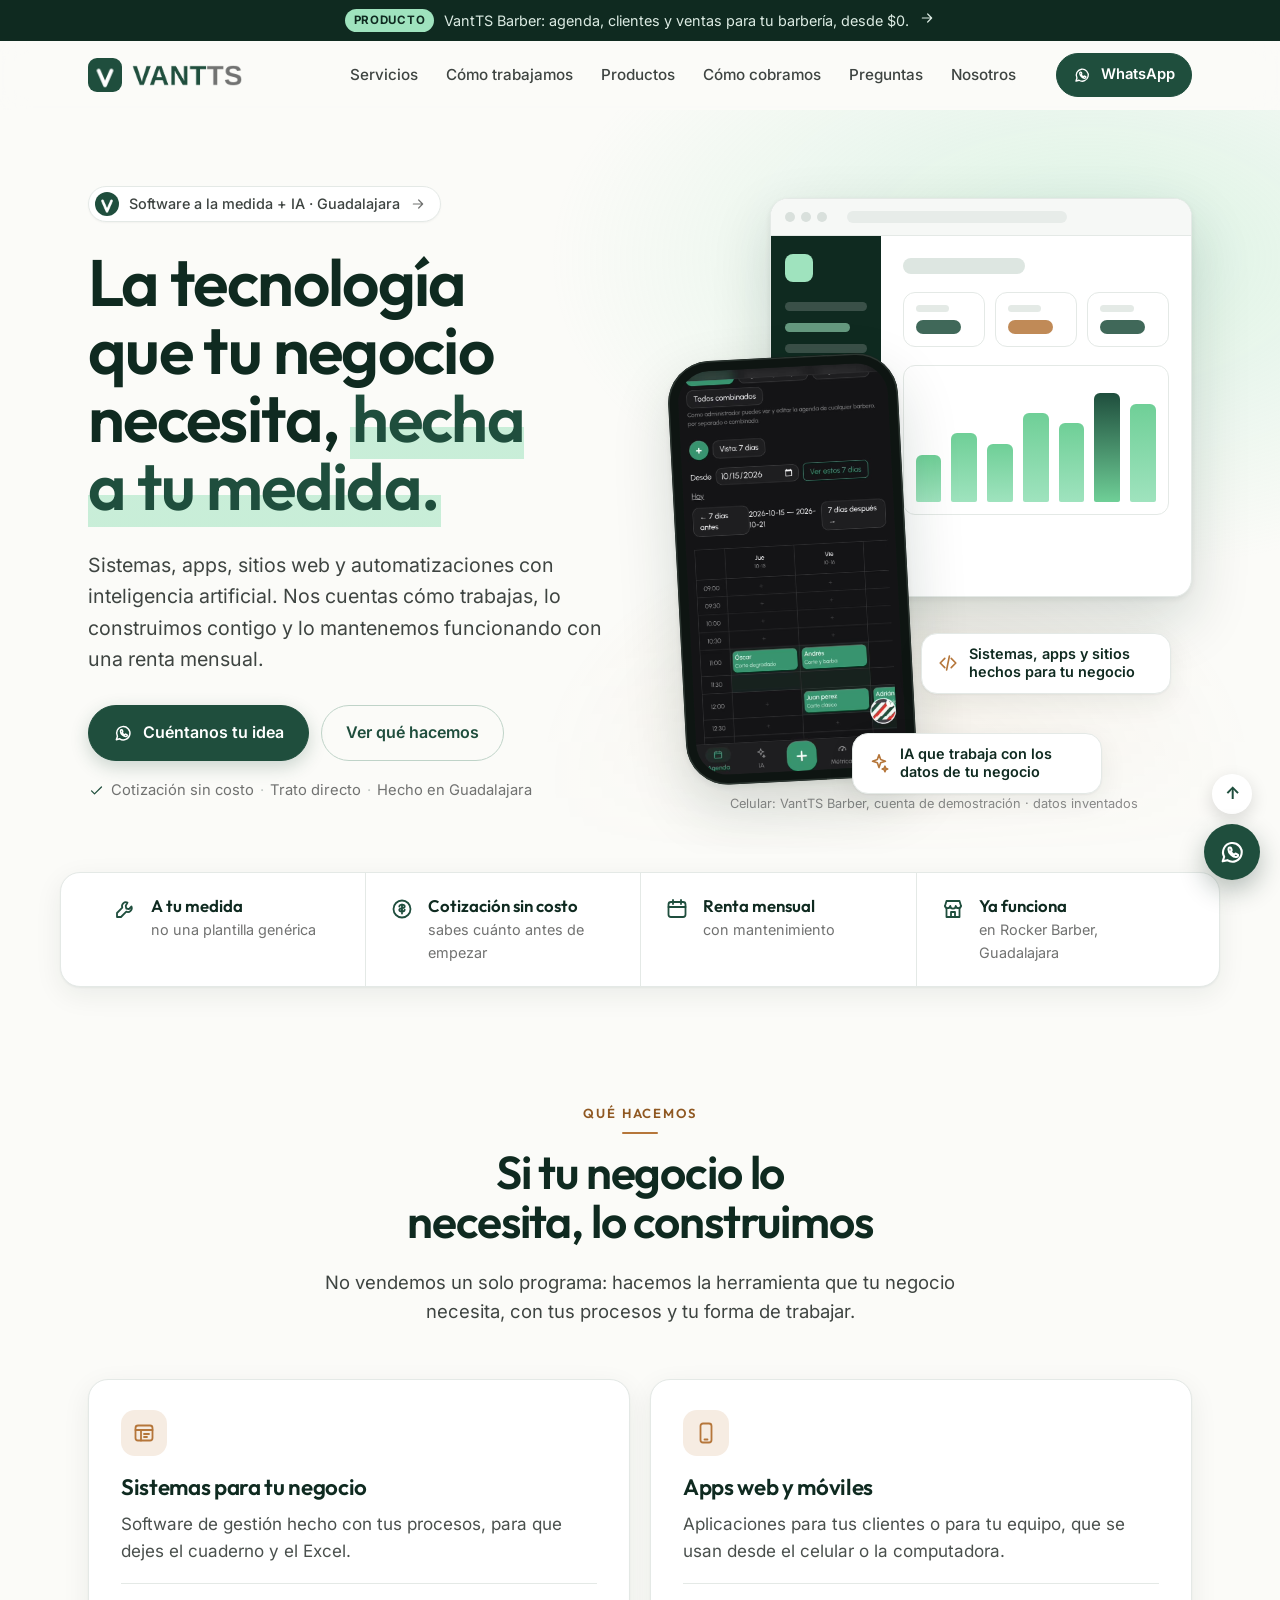
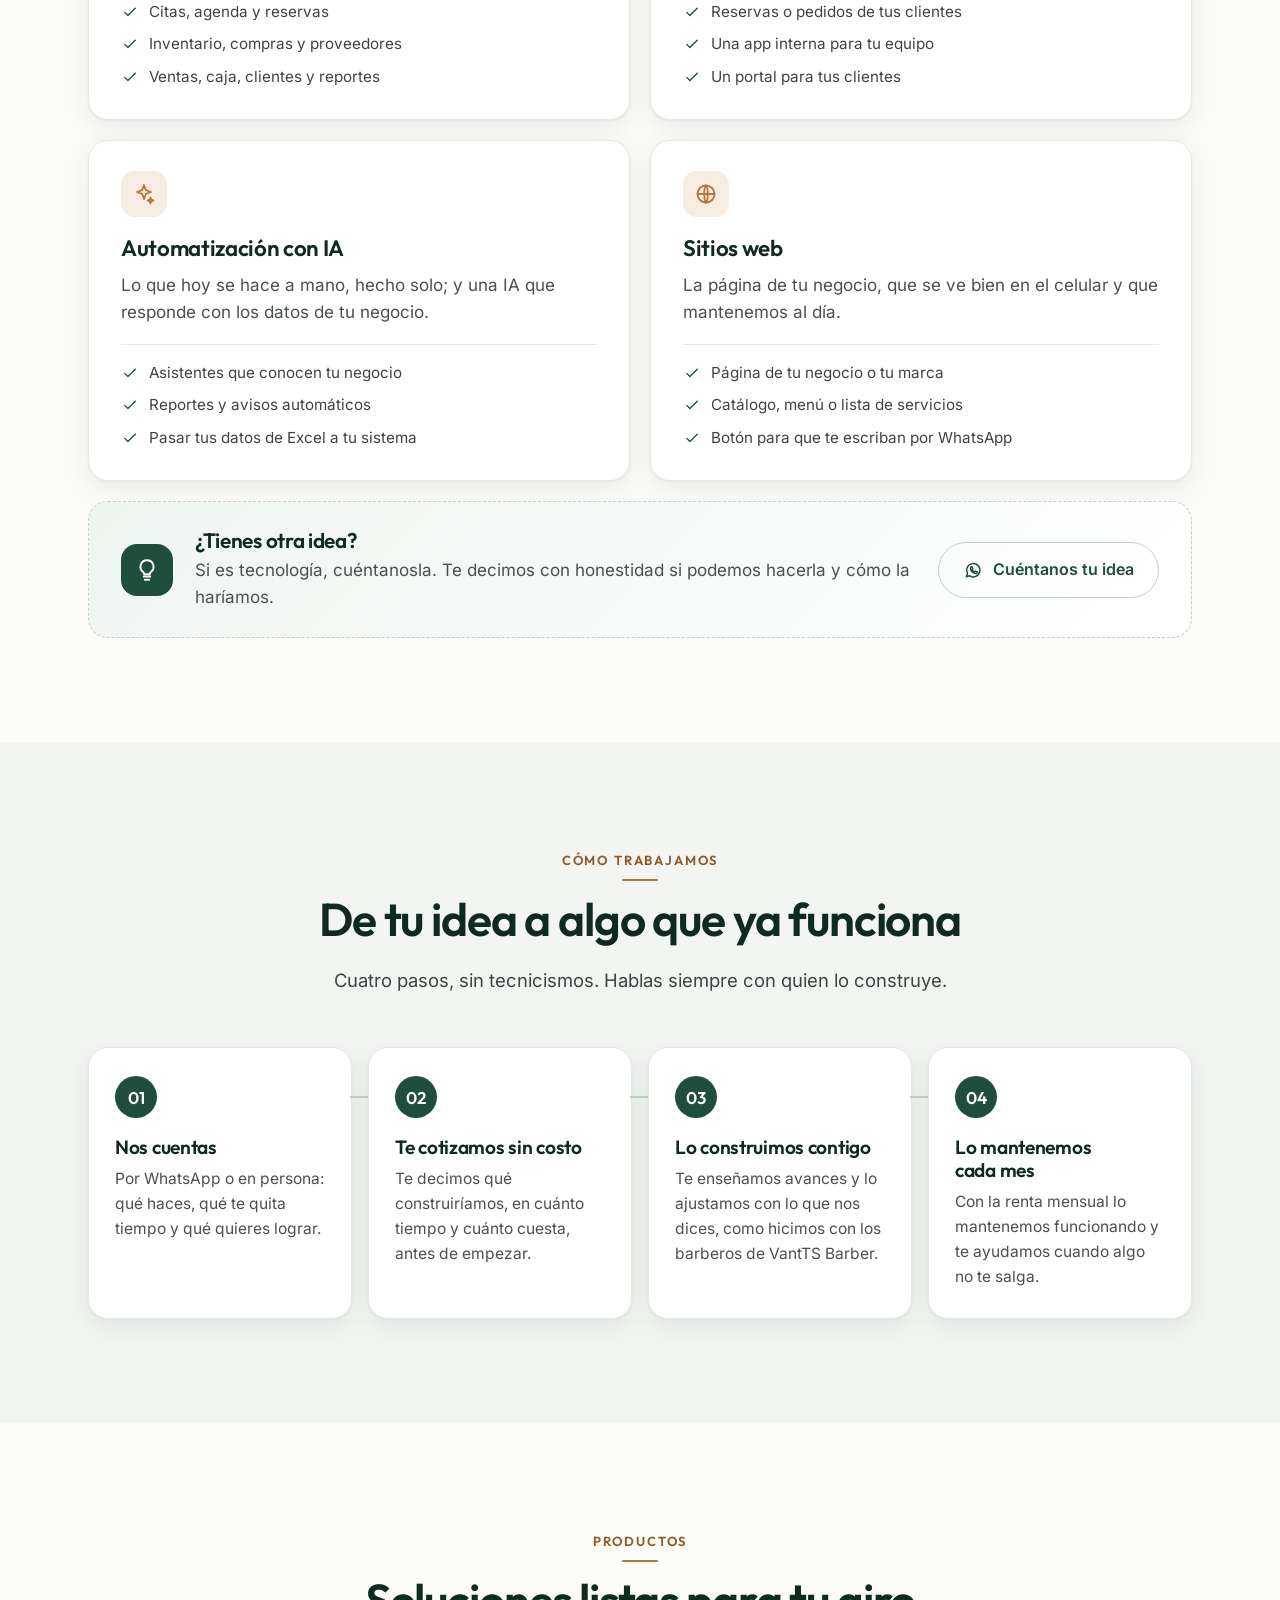
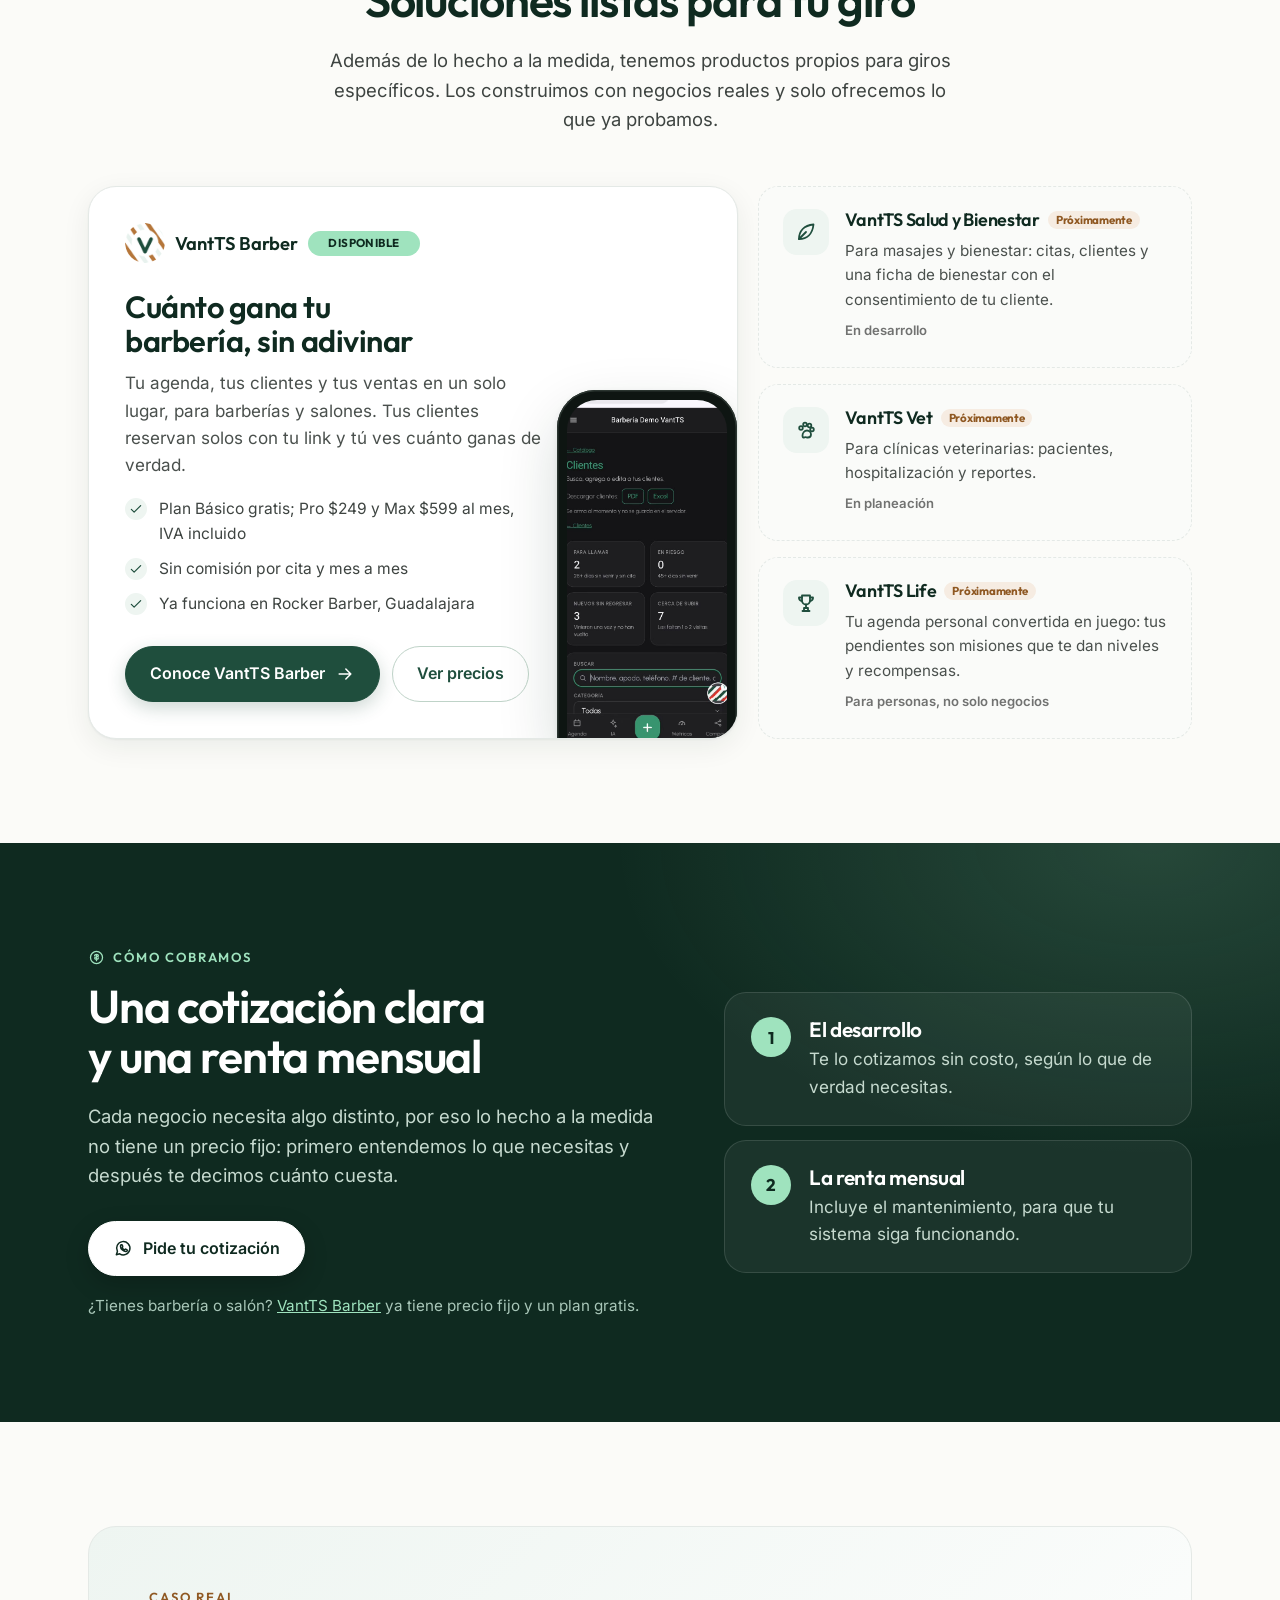
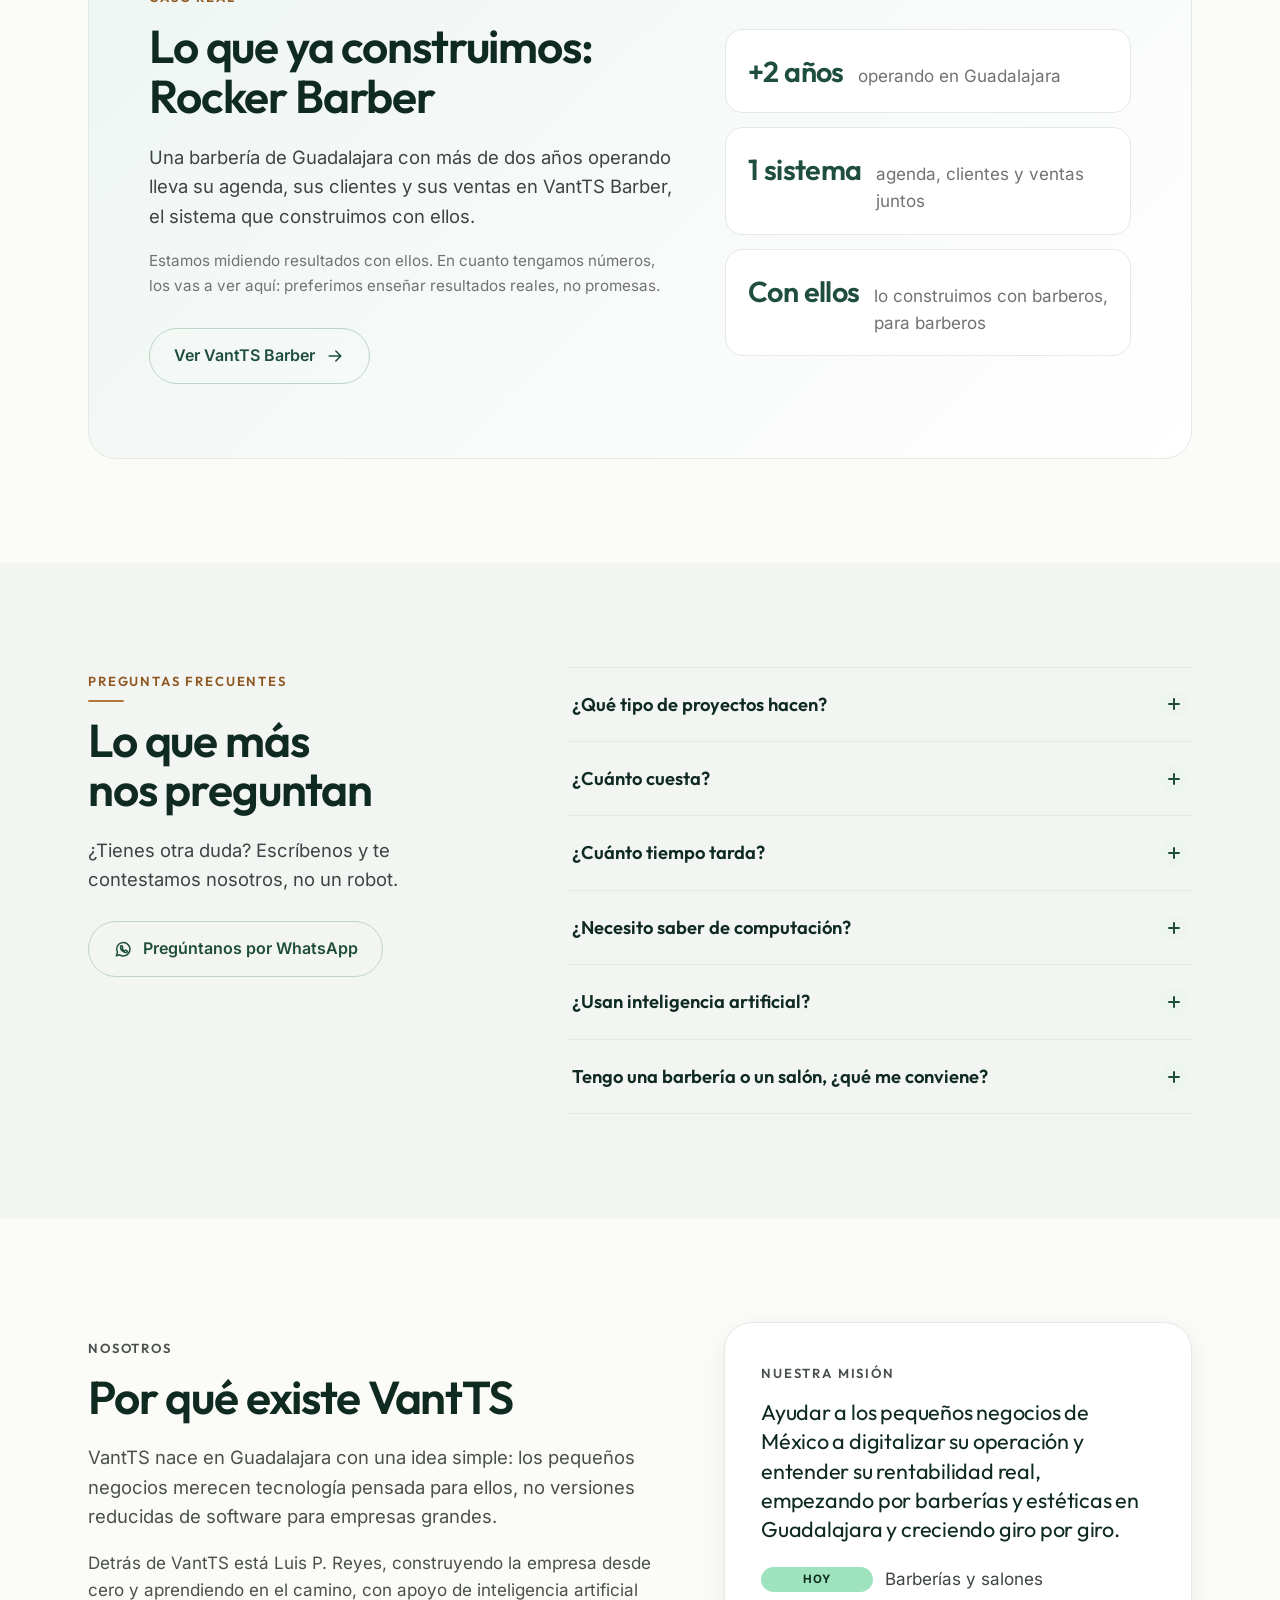
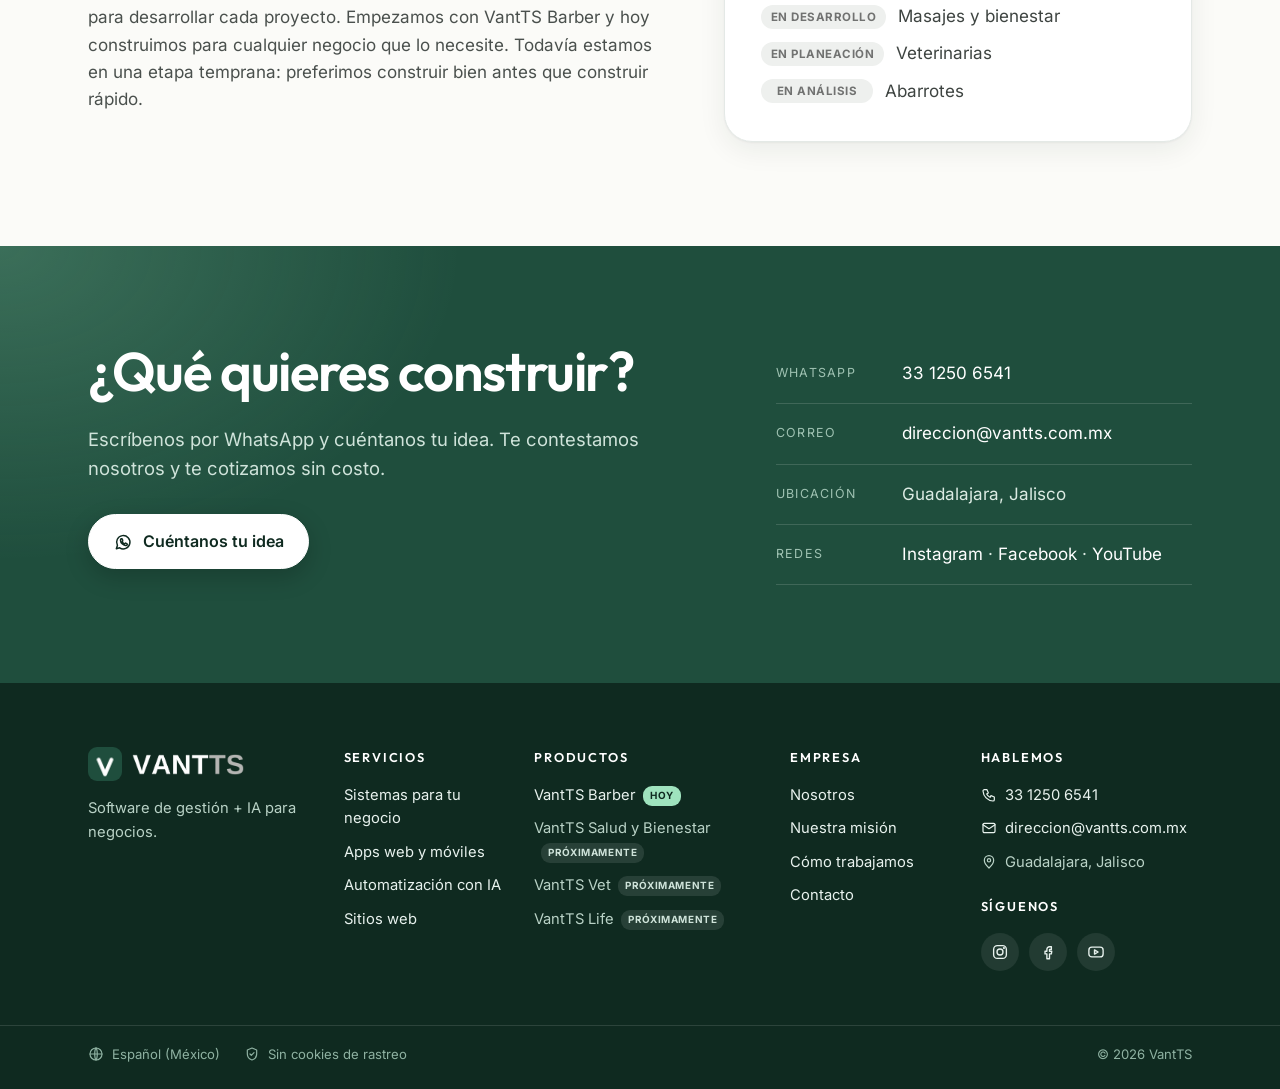
==== commit d2c9c24c: "Sitio v4: inicio de VantTS como empresa y VantTS Barber en /barber/; Max con puntos por visitas y ve" ====
--- a/index.html
+++ b/index.html
@@ -3,16 +3,17 @@
 <head>
 <meta charset="utf-8">
 <meta name="viewport" content="width=device-width, initial-scale=1">
-<title>VantTS · Software de gestión + IA para negocios</title>
-<meta name="description" content="VantTS Barber: tu agenda, tus clientes y tus ventas en un solo lugar, para que sepas cuánto ganas de verdad. Planes Básico gratis, Pro $249 y Max $599 al mes, IVA incluido; Ultra, próximamente.">
+<title>VantTS · Software a la medida + IA para negocios</title>
+<meta name="description" content="Sistemas, apps, sitios web y automatización con IA hechos a la medida de tu negocio, con cotización sin costo y renta mensual con mantenimiento. Creadores de VantTS Barber. Guadalajara, Jalisco.">
 <meta name="theme-color" content="#1F4E3D">
 <meta property="og:type" content="website">
 <meta property="og:locale" content="es_MX">
 <meta property="og:url" content="https://vantts.com.mx/">
-<meta property="og:title" content="VantTS · Cuánto gana tu barbería, sin adivinar">
-<meta property="og:description" content="Tu agenda, tus clientes y tus ventas en un solo lugar. Plan Básico gratis, IVA incluido, mes a mes.">
+<meta property="og:title" content="VantTS · La tecnología que tu negocio necesita, hecha a tu medida">
+<meta property="og:description" content="Sistemas, apps, sitios web y automatización con IA. Te cotizamos sin costo.">
 <meta property="og:image" content="https://vantts.com.mx/assets/icono-512.png">
 <link rel="canonical" href="https://vantts.com.mx/">
+<script>(function(){var h=location.hash.slice(1);if(['solucion', 'funciones', 'ia', 'precios'].indexOf(h)>-1)location.replace("barber/#"+h);})();</script>
 <link rel="icon" href="assets/favicon.svg" type="image/svg+xml">
 <link rel="icon" href="assets/favicon-32.png" sizes="32x32">
 <link rel="apple-touch-icon" href="assets/apple-touch-icon.png">
@@ -21,23 +22,23 @@
 <link rel="stylesheet" href="assets/motion.css">
 </head>
 <body>
-<a class="saltar" href="#solucion">Saltar al contenido</a>
+<a class="saltar" href="#servicios">Saltar al contenido</a>
 <div class="anuncio">
-  <a href="#precios"><span class="anuncio-tag">Nuevo</span>VantTS Barber ya tiene 4 planes, desde $0. Ultra llega pronto con facturación.<span class="anuncio-flecha"><svg class="ico" viewBox="0 0 24 24" aria-hidden="true"><path d="M5 12h14M13 6l6 6-6 6"/></svg></span></a>
+  <a href="barber/"><span class="anuncio-tag">Producto</span>VantTS Barber: agenda, clientes y ventas para tu barbería, desde $0.<span class="anuncio-flecha"><svg class="ico" viewBox="0 0 24 24" aria-hidden="true"><path d="M5 12h14M13 6l6 6-6 6"/></svg></span></a>
 </div>
 <header class="nav" id="nav">
   <div class="contenedor nav-in">
     <a class="nav-logo" href="#inicio" aria-label="VantTS, ir al inicio"><img class="logo-ico" src="assets/img/icono.png" alt="" width="36" height="36"><img class="logo-texto" src="assets/img/wordmark.png" alt="VantTS" width="147" height="28"></a>
     <nav class="nav-links" id="navLinks" aria-label="Secciones">
-        <a href="#solucion" data-seccion="solucion">Qué resuelve</a>
-        <a href="#funciones" data-seccion="funciones">Cómo funciona</a>
-        <a href="#ia" data-seccion="ia">IA</a>
-        <a href="#precios" data-seccion="precios">Precios</a>
+        <a href="#servicios" data-seccion="servicios">Servicios</a>
+        <a href="#proceso" data-seccion="proceso">Cómo trabajamos</a>
+        <a href="#productos" data-seccion="productos">Productos</a>
+        <a href="#cobro" data-seccion="cobro">Cómo cobramos</a>
         <a href="#preguntas" data-seccion="preguntas">Preguntas</a>
         <a href="#nosotros" data-seccion="nosotros">Nosotros</a>
-        <a class="nav-wa" href="https://wa.me/523312506541?text=Hola%2C%20vi%20la%20p%C3%A1gina%20de%20VantTS%20y%20quiero%20saber%20m%C3%A1s" target="_blank" rel="noopener"><svg class="ico" viewBox="0 0 24 24" aria-hidden="true"><path d="M4 20l1.3-3.9A8 8 0 1 1 8 19z"/><path d="M9.2 8.6c.2-.5.5-.5.8-.5h.5c.2 0 .4 0 .5.4l.7 1.6c.1.2 0 .4-.1.6l-.5.6c-.1.1-.2.3 0 .5.6 1 1.4 1.8 2.5 2.4.2.1.4.1.5 0l.6-.7c.2-.2.4-.2.6-.1l1.6.8c.2.1.3.2.3.4 0 .9-.6 1.6-1.6 1.7-1 .1-2.6-.3-4.3-1.9S9 11.1 9 10.1c0-.6.1-1.1.2-1.5z"/></svg><span>Escríbeme por WhatsApp</span></a>
+        <a class="nav-wa" href="https://wa.me/523312506541?text=Hola%2C%20vi%20la%20p%C3%A1gina%20de%20VantTS%20y%20quiero%20cotizar%20un%20proyecto" target="_blank" rel="noopener"><svg class="ico" viewBox="0 0 24 24" aria-hidden="true"><path d="M4 20l1.3-3.9A8 8 0 1 1 8 19z"/><path d="M9.2 8.6c.2-.5.5-.5.8-.5h.5c.2 0 .4 0 .5.4l.7 1.6c.1.2 0 .4-.1.6l-.5.6c-.1.1-.2.3 0 .5.6 1 1.4 1.8 2.5 2.4.2.1.4.1.5 0l.6-.7c.2-.2.4-.2.6-.1l1.6.8c.2.1.3.2.3.4 0 .9-.6 1.6-1.6 1.7-1 .1-2.6-.3-4.3-1.9S9 11.1 9 10.1c0-.6.1-1.1.2-1.5z"/></svg><span>Cuéntanos tu idea</span></a>
     </nav>
-    <a class="btn btn-chico nav-cta" href="https://wa.me/523312506541?text=Hola%2C%20vi%20la%20p%C3%A1gina%20de%20VantTS%20y%20quiero%20saber%20m%C3%A1s" target="_blank" rel="noopener"><svg class="ico" viewBox="0 0 24 24" aria-hidden="true"><path d="M4 20l1.3-3.9A8 8 0 1 1 8 19z"/><path d="M9.2 8.6c.2-.5.5-.5.8-.5h.5c.2 0 .4 0 .5.4l.7 1.6c.1.2 0 .4-.1.6l-.5.6c-.1.1-.2.3 0 .5.6 1 1.4 1.8 2.5 2.4.2.1.4.1.5 0l.6-.7c.2-.2.4-.2.6-.1l1.6.8c.2.1.3.2.3.4 0 .9-.6 1.6-1.6 1.7-1 .1-2.6-.3-4.3-1.9S9 11.1 9 10.1c0-.6.1-1.1.2-1.5z"/></svg><span>WhatsApp</span></a>
+    <a class="btn btn-chico nav-cta" href="https://wa.me/523312506541?text=Hola%2C%20vi%20la%20p%C3%A1gina%20de%20VantTS%20y%20quiero%20cotizar%20un%20proyecto" target="_blank" rel="noopener"><svg class="ico" viewBox="0 0 24 24" aria-hidden="true"><path d="M4 20l1.3-3.9A8 8 0 1 1 8 19z"/><path d="M9.2 8.6c.2-.5.5-.5.8-.5h.5c.2 0 .4 0 .5.4l.7 1.6c.1.2 0 .4-.1.6l-.5.6c-.1.1-.2.3 0 .5.6 1 1.4 1.8 2.5 2.4.2.1.4.1.5 0l.6-.7c.2-.2.4-.2.6-.1l1.6.8c.2.1.3.2.3.4 0 .9-.6 1.6-1.6 1.7-1 .1-2.6-.3-4.3-1.9S9 11.1 9 10.1c0-.6.1-1.1.2-1.5z"/></svg><span>WhatsApp</span></a>
     <button class="nav-boton" id="navBoton" aria-label="Abrir menú" aria-expanded="false" aria-controls="navLinks"><span></span><span></span><span></span></button>
   </div>
 </header>
@@ -48,167 +49,178 @@
     <div class="hero-fondo" aria-hidden="true"></div>
     <div class="contenedor hero-grid">
       <div class="hero-texto">
-        <a class="pildora" href="#funciones"><img src="assets/img/vantts-barber-icono.png" alt="" width="22" height="22"><span>VantTS Barber · nuestro primer producto</span><svg class="ico" viewBox="0 0 24 24" aria-hidden="true"><path d="M5 12h14M13 6l6 6-6 6"/></svg></a>
-        <h1>Cuánto gana tu barbería, <span class="acento">sin adivinar.</span></h1>
-        <p class="lead">Tu agenda, tus clientes y tus ventas en un solo lugar, para que sepas cuánto ganas de verdad. Tus clientes siguen siendo tuyos.</p>
+        <a class="pildora" href="#productos"><img src="assets/img/icono.png" alt="" width="22" height="22"><span>Software a la medida + IA · Guadalajara</span><svg class="ico" viewBox="0 0 24 24" aria-hidden="true"><path d="M5 12h14M13 6l6 6-6 6"/></svg></a>
+        <h1>La tecnología que tu negocio necesita, <span class="acento">hecha a tu medida.</span></h1>
+        <p class="lead">Sistemas, apps, sitios web y automatizaciones con inteligencia artificial. Nos cuentas cómo trabajas, lo construimos contigo y lo mantenemos funcionando con una renta mensual.</p>
         <div class="cta-fila">
-          <a class="btn" href="https://wa.me/523312506541?text=Hola%2C%20vi%20la%20p%C3%A1gina%20de%20VantTS%20y%20quiero%20saber%20m%C3%A1s" target="_blank" rel="noopener"><svg class="ico" viewBox="0 0 24 24" aria-hidden="true"><path d="M4 20l1.3-3.9A8 8 0 1 1 8 19z"/><path d="M9.2 8.6c.2-.5.5-.5.8-.5h.5c.2 0 .4 0 .5.4l.7 1.6c.1.2 0 .4-.1.6l-.5.6c-.1.1-.2.3 0 .5.6 1 1.4 1.8 2.5 2.4.2.1.4.1.5 0l.6-.7c.2-.2.4-.2.6-.1l1.6.8c.2.1.3.2.3.4 0 .9-.6 1.6-1.6 1.7-1 .1-2.6-.3-4.3-1.9S9 11.1 9 10.1c0-.6.1-1.1.2-1.5z"/></svg><span>Escríbeme por WhatsApp</span></a>
-          <a class="btn btn-sec" href="#funciones"><span>Ver cómo funciona</span></a>
-        </div>
-        <p class="micro"><svg class="ico" viewBox="0 0 24 24" aria-hidden="true"><path d="M5 12.5l4.2 4.2L19 7"/></svg>Plan Básico gratis <span class="punto">·</span> IVA incluido <span class="punto">·</span> Mes a mes</p>
-      </div>
-      <div class="hero-visual" aria-label="Capturas de VantTS Barber">
-        <figure class="telefono telefono-atras"><img src="assets/img/agenda.jpg" alt="Agenda de la semana en VantTS Barber, con citas de varios barberos" loading="eager" fetchpriority="high" decoding="async" width="600" height="1153"></figure>
-        <figure class="telefono telefono-frente"><img src="assets/img/metricas.jpg" alt="Métricas del mes: punto de equilibrio y ventas" loading="eager" fetchpriority="high" decoding="async" width="600" height="1153"></figure>
-        <div class="chip chip-1"><svg class="ico" viewBox="0 0 24 24" aria-hidden="true"><rect x="3.5" y="5" width="17" height="15" rx="2.5"/><path d="M3.5 10h17M8 3v4M16 3v4"/></svg><span>Tus clientes reservan solos con tu link</span></div>
-        <div class="chip chip-2"><svg class="ico" viewBox="0 0 24 24" aria-hidden="true"><circle cx="12" cy="12" r="8.5"/><path d="M12 7.5v9M9.3 9.6c0-1.1 1.1-2 2.7-2s2.7.7 2.7 1.8c0 2.4-5.4 1.1-5.4 3.4 0 1.1 1.2 1.8 2.7 1.8s2.7-.9 2.7-2"/></svg><span>Ves cuánto te falta para cubrir tus gastos</span></div>
-        <p class="demo-nota">Cuenta de demostración · datos inventados</p>
-      </div>
-    </div>
-  </section>
-
-  <section class="confianza" aria-label="Por qué confiar">
+          <a class="btn" href="https://wa.me/523312506541?text=Hola%2C%20vi%20la%20p%C3%A1gina%20de%20VantTS%20y%20quiero%20cotizar%20un%20proyecto" target="_blank" rel="noopener"><svg class="ico" viewBox="0 0 24 24" aria-hidden="true"><path d="M4 20l1.3-3.9A8 8 0 1 1 8 19z"/><path d="M9.2 8.6c.2-.5.5-.5.8-.5h.5c.2 0 .4 0 .5.4l.7 1.6c.1.2 0 .4-.1.6l-.5.6c-.1.1-.2.3 0 .5.6 1 1.4 1.8 2.5 2.4.2.1.4.1.5 0l.6-.7c.2-.2.4-.2.6-.1l1.6.8c.2.1.3.2.3.4 0 .9-.6 1.6-1.6 1.7-1 .1-2.6-.3-4.3-1.9S9 11.1 9 10.1c0-.6.1-1.1.2-1.5z"/></svg><span>Cuéntanos tu idea</span></a>
+          <a class="btn btn-sec" href="#servicios"><span>Ver qué hacemos</span></a>
+        </div>
+        <p class="micro"><svg class="ico" viewBox="0 0 24 24" aria-hidden="true"><path d="M5 12.5l4.2 4.2L19 7"/></svg>Cotización sin costo <span class="punto">·</span> Trato directo <span class="punto">·</span> Hecho en Guadalajara</p>
+      </div>
+      <div class="hero-visual hero-visual-vantts" aria-label="Ejemplos de lo que construimos">
+        <div class="ventana" aria-hidden="true">
+          <div class="ventana-barra"><i></i><i></i><i></i><span></span></div>
+          <div class="ventana-cuerpo">
+            <div class="ventana-menu"><b></b><span></span><span></span><span></span><span></span></div>
+            <div class="ventana-main">
+              <div class="ventana-titulo"></div>
+              <div class="ventana-kpis"><div><span></span><b></b></div><div><span></span><b></b></div><div><span></span><b></b></div></div>
+              <div class="ventana-grafica"><i style="height:38%"></i><i style="height:56%"></i><i style="height:47%"></i><i style="height:72%"></i><i style="height:64%"></i><i style="height:88%"></i><i style="height:79%"></i></div>
+            </div>
+          </div>
+        </div>
+        <figure class="telefono telefono-frente"><img src="assets/img/agenda.jpg" alt="Agenda de VantTS Barber, un sistema que construimos" loading="eager" fetchpriority="high" decoding="async" width="600" height="1153"></figure>
+        <div class="chip chip-1"><svg class="ico" viewBox="0 0 24 24" aria-hidden="true"><path d="M8.5 7L3.5 12l5 5M15.5 7l5 5-5 5M13.5 4.5l-3 15"/></svg><span>Sistemas, apps y sitios hechos para tu negocio</span></div>
+        <div class="chip chip-2"><svg class="ico" viewBox="0 0 24 24" aria-hidden="true"><path d="M12 3l1.8 5.2L19 10l-5.2 1.8L12 17l-1.8-5.2L5 10l5.2-1.8z"/><path d="M18.5 15.5l.8 2.2 2.2.8-2.2.8-.8 2.2-.8-2.2-2.2-.8 2.2-.8z"/></svg><span>IA que trabaja con los datos de tu negocio</span></div>
+        <p class="demo-nota">Celular: VantTS Barber, cuenta de demostración · datos inventados</p>
+      </div>
+    </div>
+  </section>
+
+  <section class="confianza" aria-label="Por qué trabajar con nosotros">
     <div class="contenedor confianza-grid">
-      <div class="conf"><svg class="ico" viewBox="0 0 24 24" aria-hidden="true"><path d="M19 5L5 19"/><circle cx="7" cy="7" r="2.5"/><circle cx="17" cy="17" r="2.5"/></svg><p><strong>Sin comisión</strong><span>ni por cita ni por cliente</span></p></div>
-      <div class="conf"><svg class="ico" viewBox="0 0 24 24" aria-hidden="true"><rect x="3.5" y="5" width="17" height="15" rx="2.5"/><path d="M3.5 10h17M8 3v4M16 3v4"/></svg><p><strong>Mes a mes</strong><span>cancelas cuando quieras</span></p></div>
-      <div class="conf"><svg class="ico" viewBox="0 0 24 24" aria-hidden="true"><path d="M12 4v11M7 10l5 5 5-5"/><path d="M5 20h14"/></svg><p><strong>Tus datos son tuyos</strong><span>30 días para bajarlos si te vas</span></p></div>
+      <div class="conf"><svg class="ico" viewBox="0 0 24 24" aria-hidden="true"><path d="M14.5 5.5a4 4 0 0 0-5.2 5.2L4 16v4h4l5.3-5.3a4 4 0 0 0 5.2-5.2l-2.6 2.6-2.6-.6-.6-2.6z"/></svg><p><strong>A tu medida</strong><span>no una plantilla genérica</span></p></div>
+      <div class="conf"><svg class="ico" viewBox="0 0 24 24" aria-hidden="true"><circle cx="12" cy="12" r="8.5"/><path d="M12 7.5v9M9.3 9.6c0-1.1 1.1-2 2.7-2s2.7.7 2.7 1.8c0 2.4-5.4 1.1-5.4 3.4 0 1.1 1.2 1.8 2.7 1.8s2.7-.9 2.7-2"/></svg><p><strong>Cotización sin costo</strong><span>sabes cuánto antes de empezar</span></p></div>
+      <div class="conf"><svg class="ico" viewBox="0 0 24 24" aria-hidden="true"><rect x="3.5" y="5" width="17" height="15" rx="2.5"/><path d="M3.5 10h17M8 3v4M16 3v4"/></svg><p><strong>Renta mensual</strong><span>con mantenimiento</span></p></div>
       <div class="conf"><svg class="ico" viewBox="0 0 24 24" aria-hidden="true"><path d="M4 9l1.5-5h13L20 9"/><path d="M4 9a2.7 2.7 0 0 0 5.3 0 2.7 2.7 0 0 0 5.4 0 2.7 2.7 0 0 0 5.3 0"/><path d="M5.5 11.5V20h13v-8.5"/><path d="M10 20v-5h4v5"/></svg><p><strong>Ya funciona</strong><span>en Rocker Barber, Guadalajara</span></p></div>
     </div>
   </section>
 
-  <section class="seccion" id="solucion" aria-label="Qué resuelve">
+  <section class="seccion" id="servicios" aria-label="Servicios">
     <div class="contenedor">
       <div class="encabezado">
-        <p class="eyebrow">Qué resuelve</p>
-        <h2>¿Te suena alguna?</h2>
-        <p class="lead">Lo que nos contaron los barberos que entrevistamos, y lo que VantTS Barber hace con eso.</p>
-      </div>
-      <div class="dolores">
-
-        <article class="dolor revelar">
-          <div class="dolor-ico"><svg class="ico" viewBox="0 0 24 24" aria-hidden="true"><circle cx="12" cy="12" r="8.5"/><path d="M12 7.5v9M9.3 9.6c0-1.1 1.1-2 2.7-2s2.7.7 2.7 1.8c0 2.4-5.4 1.1-5.4 3.4 0 1.1 1.2 1.8 2.7 1.8s2.7-.9 2.7-2"/></svg></div>
-          <p class="dolor-frase">“No sé cuánto gano ni cuántos clientes atiendo.”</p>
-          <p class="dolor-resp">Cada venta queda ligada al cliente y al servicio, y ves cuánto llevas vendido en el mes y cuánto te falta para cubrir tus gastos.</p>
-        </article>
-
-        <article class="dolor revelar">
-          <div class="dolor-ico"><svg class="ico" viewBox="0 0 24 24" aria-hidden="true"><circle cx="6.5" cy="7" r="2.5"/><circle cx="6.5" cy="17" r="2.5"/><path d="M8.6 8.4L20 16M8.6 15.6L20 8"/></svg></div>
-          <p class="dolor-frase">“Le cobro menos a mi cliente de siempre para no perderlo.”</p>
-          <p class="dolor-resp">Ves el historial de visitas de cada cliente: el dato para poner tu precio con números, no con miedo. En Max, puntos y niveles para premiarlo sin bajar el precio.</p>
-        </article>
-
-        <article class="dolor revelar">
-          <div class="dolor-ico"><svg class="ico" viewBox="0 0 24 24" aria-hidden="true"><path d="M5 18.5V6.5A2.5 2.5 0 0 1 7.5 4h9A2.5 2.5 0 0 1 19 6.5v7a2.5 2.5 0 0 1-2.5 2.5H9z"/><path d="M8.5 9h7M8.5 12h4.5"/></svg></div>
-          <p class="dolor-frase">“Mis citas y mis clientes están en WhatsApp.”</p>
-          <p class="dolor-resp">Mandas tu link y tu cliente elige servicio, día y hora. Desde el plan Pro, la cita entra sola a tu agenda.</p>
-        </article>
-
-        <article class="dolor revelar">
-          <div class="dolor-ico"><svg class="ico" viewBox="0 0 24 24" aria-hidden="true"><path d="M12 3l7 3v6c0 4.4-3 7.7-7 9-4-1.3-7-4.6-7-9V6z"/><path d="M9 12l2 2 4-4"/></svg></div>
-          <p class="dolor-frase">“No confío en sistemas de otros.”</p>
-          <p class="dolor-resp">No hay directorio que te ponga junto a otras barberías ni comisión por cita. Es mes a mes y, si un día te vas, tienes 30 días para bajar tus datos.</p>
-        </article>
-      </div>
-    </div>
-  </section>
-
-  <section class="seccion seccion-alt" id="funciones" aria-label="Cómo funciona">
+        <p class="eyebrow">Qué hacemos</p>
+        <h2>Si tu negocio lo necesita, lo construimos</h2>
+        <p class="lead">No vendemos un solo programa: hacemos la herramienta que tu negocio necesita, con tus procesos y tu forma de trabajar.</p>
+      </div>
+      <div class="dolores servicios">
+
+        <article class="dolor servicio revelar">
+          <div class="dolor-ico"><svg class="ico" viewBox="0 0 24 24" aria-hidden="true"><rect x="3.5" y="4.5" width="17" height="15" rx="2.5"/><path d="M3.5 9h17M9 9v10.5"/><path d="M12 13h5M12 16h3"/></svg></div>
+          <h3>Sistemas para tu negocio</h3>
+          <p class="dolor-resp">Software de gestión hecho con tus procesos, para que dejes el cuaderno y el Excel.</p>
+          <ul class="servicio-ej"><li><svg class="ico" viewBox="0 0 24 24" aria-hidden="true"><path d="M5 12.5l4.2 4.2L19 7"/></svg><span>Citas, agenda y reservas</span></li><li><svg class="ico" viewBox="0 0 24 24" aria-hidden="true"><path d="M5 12.5l4.2 4.2L19 7"/></svg><span>Inventario, compras y proveedores</span></li><li><svg class="ico" viewBox="0 0 24 24" aria-hidden="true"><path d="M5 12.5l4.2 4.2L19 7"/></svg><span>Ventas, caja, clientes y reportes</span></li></ul>
+        </article>
+
+        <article class="dolor servicio revelar">
+          <div class="dolor-ico"><svg class="ico" viewBox="0 0 24 24" aria-hidden="true"><rect x="6.5" y="2.5" width="11" height="19" rx="2.5"/><path d="M10.5 18.5h3"/></svg></div>
+          <h3>Apps web y móviles</h3>
+          <p class="dolor-resp">Aplicaciones para tus clientes o para tu equipo, que se usan desde el celular o la computadora.</p>
+          <ul class="servicio-ej"><li><svg class="ico" viewBox="0 0 24 24" aria-hidden="true"><path d="M5 12.5l4.2 4.2L19 7"/></svg><span>Reservas o pedidos de tus clientes</span></li><li><svg class="ico" viewBox="0 0 24 24" aria-hidden="true"><path d="M5 12.5l4.2 4.2L19 7"/></svg><span>Una app interna para tu equipo</span></li><li><svg class="ico" viewBox="0 0 24 24" aria-hidden="true"><path d="M5 12.5l4.2 4.2L19 7"/></svg><span>Un portal para tus clientes</span></li></ul>
+        </article>
+
+        <article class="dolor servicio revelar">
+          <div class="dolor-ico"><svg class="ico" viewBox="0 0 24 24" aria-hidden="true"><path d="M12 3l1.8 5.2L19 10l-5.2 1.8L12 17l-1.8-5.2L5 10l5.2-1.8z"/><path d="M18.5 15.5l.8 2.2 2.2.8-2.2.8-.8 2.2-.8-2.2-2.2-.8 2.2-.8z"/></svg></div>
+          <h3>Automatización con IA</h3>
+          <p class="dolor-resp">Lo que hoy se hace a mano, hecho solo; y una IA que responde con los datos de tu negocio.</p>
+          <ul class="servicio-ej"><li><svg class="ico" viewBox="0 0 24 24" aria-hidden="true"><path d="M5 12.5l4.2 4.2L19 7"/></svg><span>Asistentes que conocen tu negocio</span></li><li><svg class="ico" viewBox="0 0 24 24" aria-hidden="true"><path d="M5 12.5l4.2 4.2L19 7"/></svg><span>Reportes y avisos automáticos</span></li><li><svg class="ico" viewBox="0 0 24 24" aria-hidden="true"><path d="M5 12.5l4.2 4.2L19 7"/></svg><span>Pasar tus datos de Excel a tu sistema</span></li></ul>
+        </article>
+
+        <article class="dolor servicio revelar">
+          <div class="dolor-ico"><svg class="ico" viewBox="0 0 24 24" aria-hidden="true"><circle cx="12" cy="12" r="8.5"/><path d="M3.5 12h17M12 3.5c2.4 2.6 2.4 14.4 0 17M12 3.5c-2.4 2.6-2.4 14.4 0 17"/></svg></div>
+          <h3>Sitios web</h3>
+          <p class="dolor-resp">La página de tu negocio, que se ve bien en el celular y que mantenemos al día.</p>
+          <ul class="servicio-ej"><li><svg class="ico" viewBox="0 0 24 24" aria-hidden="true"><path d="M5 12.5l4.2 4.2L19 7"/></svg><span>Página de tu negocio o tu marca</span></li><li><svg class="ico" viewBox="0 0 24 24" aria-hidden="true"><path d="M5 12.5l4.2 4.2L19 7"/></svg><span>Catálogo, menú o lista de servicios</span></li><li><svg class="ico" viewBox="0 0 24 24" aria-hidden="true"><path d="M5 12.5l4.2 4.2L19 7"/></svg><span>Botón para que te escriban por WhatsApp</span></li></ul>
+        </article>
+      </div>
+      <div class="otra-idea revelar">
+        <div class="otra-idea-ico"><svg class="ico" viewBox="0 0 24 24" aria-hidden="true"><path d="M9 18h6M10 21h4"/><path d="M12 3a6 6 0 0 0-3.6 10.8c.7.6 1.1 1.3 1.1 2.2h5c0-.9.4-1.6 1.1-2.2A6 6 0 0 0 12 3z"/></svg></div>
+        <div>
+          <h3>¿Tienes otra idea?</h3>
+          <p>Si es tecnología, cuéntanosla. Te decimos con honestidad si podemos hacerla y cómo la haríamos.</p>
+        </div>
+        <a class="btn btn-sec" href="https://wa.me/523312506541?text=Hola%2C%20vi%20la%20p%C3%A1gina%20de%20VantTS%20y%20quiero%20cotizar%20un%20proyecto" target="_blank" rel="noopener"><svg class="ico" viewBox="0 0 24 24" aria-hidden="true"><path d="M4 20l1.3-3.9A8 8 0 1 1 8 19z"/><path d="M9.2 8.6c.2-.5.5-.5.8-.5h.5c.2 0 .4 0 .5.4l.7 1.6c.1.2 0 .4-.1.6l-.5.6c-.1.1-.2.3 0 .5.6 1 1.4 1.8 2.5 2.4.2.1.4.1.5 0l.6-.7c.2-.2.4-.2.6-.1l1.6.8c.2.1.3.2.3.4 0 .9-.6 1.6-1.6 1.7-1 .1-2.6-.3-4.3-1.9S9 11.1 9 10.1c0-.6.1-1.1.2-1.5z"/></svg><span>Cuéntanos tu idea</span></a>
+      </div>
+    </div>
+  </section>
+
+  <section class="seccion seccion-alt" id="proceso" aria-label="Cómo trabajamos">
     <div class="contenedor">
       <div class="encabezado">
-        <p class="eyebrow">Cómo funciona</p>
-        <h2>De la reserva a tus números, en un solo lugar</h2>
-        <p class="lead">Así se ve VantTS Barber en el celular. Capturas de la cuenta de demostración, con datos inventados.</p>
-      </div>
-      <div class="tabs" role="tablist" aria-label="Partes de VantTS Barber">
-          <button class="tab" role="tab" id="tab-reservas" aria-controls="panel-reservas" aria-selected="true" tabindex="0"><span class="tab-num">01</span>Reservas</button>
-          <button class="tab" role="tab" id="tab-agenda" aria-controls="panel-agenda" aria-selected="false" tabindex="-1"><span class="tab-num">02</span>Agenda</button>
-          <button class="tab" role="tab" id="tab-clientes" aria-controls="panel-clientes" aria-selected="false" tabindex="-1"><span class="tab-num">03</span>Clientes</button>
-          <button class="tab" role="tab" id="tab-ventas" aria-controls="panel-ventas" aria-selected="false" tabindex="-1"><span class="tab-num">04</span>Ventas y caja</button>
-          <button class="tab" role="tab" id="tab-numeros" aria-controls="panel-numeros" aria-selected="false" tabindex="-1"><span class="tab-num">05</span>Números</button>
-      </div>
-      <div class="paneles">
-        <div class="panel" role="tabpanel" id="panel-reservas" aria-labelledby="tab-reservas">
-          <div class="panel-texto">
-            <span class="plan-chip">Desde Básico</span>
-            <h3>Tu cliente reserva solo, con tu link</h3>
+        <p class="eyebrow">Cómo trabajamos</p>
+        <h2>De tu idea a algo que ya funciona</h2>
+        <p class="lead">Cuatro pasos, sin tecnicismos. Hablas siempre con quien lo construye.</p>
+      </div>
+      <ol class="pasos">
+        <li class="paso revelar"><span class="paso-num">01</span><h3>Nos cuentas</h3><p>Por WhatsApp o en persona: qué haces, qué te quita tiempo y qué quieres lograr.</p></li>
+        <li class="paso revelar"><span class="paso-num">02</span><h3>Te cotizamos sin costo</h3><p>Te decimos qué construiríamos, en cuánto tiempo y cuánto cuesta, antes de empezar.</p></li>
+        <li class="paso revelar"><span class="paso-num">03</span><h3>Lo construimos contigo</h3><p>Te enseñamos avances y lo ajustamos con lo que nos dices, como hicimos con los barberos de VantTS Barber.</p></li>
+        <li class="paso revelar"><span class="paso-num">04</span><h3>Lo mantenemos cada mes</h3><p>Con la renta mensual lo mantenemos funcionando y te ayudamos cuando algo no te salga.</p></li>
+      </ol>
+    </div>
+  </section>
+
+  <section class="seccion" id="productos" aria-label="Productos">
+    <div class="contenedor">
+      <div class="encabezado">
+        <p class="eyebrow">Productos</p>
+        <h2>Soluciones listas para tu giro</h2>
+        <p class="lead">Además de lo hecho a la medida, tenemos productos propios para giros específicos. Los construimos con negocios reales y solo ofrecemos lo que ya probamos.</p>
+      </div>
+      <div class="productos">
+        <article class="producto producto-dest revelar">
+          <div class="producto-dest-texto">
+            <span class="producto-marca"><img src="assets/img/vantts-barber-icono.png" alt="" width="40" height="40">VantTS Barber <span class="giro-tag on">Disponible</span></span>
+            <h3>Cuánto gana tu barbería, sin adivinar</h3>
+            <p>Tu agenda, tus clientes y tus ventas en un solo lugar, para barberías y salones. Tus clientes reservan solos con tu link y tú ves cuánto ganas de verdad.</p>
             <ul class="lista-check">
-              <li><svg class="ico" viewBox="0 0 24 24" aria-hidden="true"><path d="M5 12.5l4.2 4.2L19 7"/></svg><span>Elige barbero, servicio, día y hora desde tu link o tu código QR.</span></li>
-              <li><svg class="ico" viewBox="0 0 24 24" aria-hidden="true"><path d="M5 12.5l4.2 4.2L19 7"/></svg><span>Solo ve los días que atiendes: tus descansos no salen.</span></li>
-              <li><svg class="ico" viewBox="0 0 24 24" aria-hidden="true"><path d="M5 12.5l4.2 4.2L19 7"/></svg><span>No tiene que descargar ninguna app.</span></li>
+              <li><svg class="ico" viewBox="0 0 24 24" aria-hidden="true"><path d="M5 12.5l4.2 4.2L19 7"/></svg><span>Plan Básico gratis; Pro $249 y Max $599 al mes, IVA incluido</span></li>
+              <li><svg class="ico" viewBox="0 0 24 24" aria-hidden="true"><path d="M5 12.5l4.2 4.2L19 7"/></svg><span>Sin comisión por cita y mes a mes</span></li>
+              <li><svg class="ico" viewBox="0 0 24 24" aria-hidden="true"><path d="M5 12.5l4.2 4.2L19 7"/></svg><span>Ya funciona en Rocker Barber, Guadalajara</span></li>
             </ul>
+            <div class="cta-fila">
+              <a class="btn" href="barber/"><span>Conoce VantTS Barber</span><svg class="ico" viewBox="0 0 24 24" aria-hidden="true"><path d="M5 12h14M13 6l6 6-6 6"/></svg></a>
+              <a class="btn btn-sec" href="barber/#precios"><span>Ver precios</span></a>
+            </div>
           </div>
-          <div class="panel-visual"><figure class="telefono"><img src="assets/img/reserva.jpg" alt="Página de reservas: el cliente elige día y hora" loading="lazy" decoding="async" width="600" height="1153"></figure></div>
-        </div>
-        <div class="panel" role="tabpanel" id="panel-agenda" aria-labelledby="tab-agenda" hidden>
-          <div class="panel-texto">
-            <span class="plan-chip">Desde Básico</span>
-            <h3>Toda tu agenda, de un vistazo</h3>
-            <ul class="lista-check">
-              <li><svg class="ico" viewBox="0 0 24 24" aria-hidden="true"><path d="M5 12.5l4.2 4.2L19 7"/></svg><span>Por día, semana o mes; de un barbero o de todos combinados.</span></li>
-              <li><svg class="ico" viewBox="0 0 24 24" aria-hidden="true"><path d="M5 12.5l4.2 4.2L19 7"/></svg><span>Completas, mueves o cancelas cada cita con un toque.</span></li>
-              <li><svg class="ico" viewBox="0 0 24 24" aria-hidden="true"><path d="M5 12.5l4.2 4.2L19 7"/></svg><span>Desde el plan Pro, las reservas en línea entran solas.</span></li>
-            </ul>
-          </div>
-          <div class="panel-visual"><figure class="telefono"><img src="assets/img/agenda.jpg" alt="Agenda semanal con citas de varios barberos" loading="lazy" decoding="async" width="600" height="1153"></figure></div>
-        </div>
-        <div class="panel" role="tabpanel" id="panel-clientes" aria-labelledby="tab-clientes" hidden>
-          <div class="panel-texto">
-            <span class="plan-chip">Desde Básico</span>
-            <h3>Cada cliente, con su historial</h3>
-            <ul class="lista-check">
-              <li><svg class="ico" viewBox="0 0 24 24" aria-hidden="true"><path d="M5 12.5l4.2 4.2L19 7"/></svg><span>Su historial de visitas, aunque solo te dé su apodo.</span></li>
-              <li><svg class="ico" viewBox="0 0 24 24" aria-hidden="true"><path d="M5 12.5l4.2 4.2L19 7"/></svg><span>Te marca a quién toca llamarle (25 días sin venir), quién está en riesgo (45) y a quién ya perdiste (90).</span></li>
-              <li><svg class="ico" viewBox="0 0 24 24" aria-hidden="true"><path d="M5 12.5l4.2 4.2L19 7"/></svg><span>Le llamas o le escribes por WhatsApp con un toque.</span></li>
-            </ul>
-          </div>
-          <div class="panel-visual"><figure class="telefono"><img src="assets/img/clientes.jpg" alt="Clientes con tarjetas de para llamar, en riesgo y nuevos sin regresar" loading="lazy" decoding="async" width="600" height="1153"></figure></div>
-        </div>
-        <div class="panel" role="tabpanel" id="panel-ventas" aria-labelledby="tab-ventas" hidden>
-          <div class="panel-texto">
-            <span class="plan-chip">Desde Básico</span>
-            <h3>Tus ventas y tu caja, al día</h3>
-            <ul class="lista-check">
-              <li><svg class="ico" viewBox="0 0 24 24" aria-hidden="true"><path d="M5 12.5l4.2 4.2L19 7"/></svg><span>Anotas cada venta y su propina en segundos; desde el plan Pro, ligada al cliente y al servicio.</span></li>
-              <li><svg class="ico" viewBox="0 0 24 24" aria-hidden="true"><path d="M5 12.5l4.2 4.2L19 7"/></svg><span>Apuntas tus gastos del día.</span></li>
-              <li><svg class="ico" viewBox="0 0 24 24" aria-hidden="true"><path d="M5 12.5l4.2 4.2L19 7"/></svg><span>Con el cierre del día ves al momento si sobra o falta efectivo.</span></li>
-            </ul>
-          </div>
-          <div class="panel-visual"><figure class="telefono"><img src="assets/img/ventas.jpg" alt="Formulario para registrar una venta" loading="lazy" decoding="async" width="600" height="1153"></figure></div>
-        </div>
-        <div class="panel" role="tabpanel" id="panel-numeros" aria-labelledby="tab-numeros" hidden>
-          <div class="panel-texto">
-            <span class="plan-chip">Desde Pro</span>
-            <h3>Cuánto ganas de verdad</h3>
-            <ul class="lista-check">
-              <li><svg class="ico" viewBox="0 0 24 24" aria-hidden="true"><path d="M5 12.5l4.2 4.2L19 7"/></svg><span>Cuánto llevas vendido este mes y cuánto te falta para cubrir tus gastos.</span></li>
-              <li><svg class="ico" viewBox="0 0 24 24" aria-hidden="true"><path d="M5 12.5l4.2 4.2L19 7"/></svg><span>Tu ticket promedio, tus gastos fijos y variables y tu margen.</span></li>
-              <li><svg class="ico" viewBox="0 0 24 24" aria-hidden="true"><path d="M5 12.5l4.2 4.2L19 7"/></svg><span>Sin cuaderno ni calculadora.</span></li>
-            </ul>
-          </div>
-          <div class="panel-visual"><figure class="telefono"><img src="assets/img/metricas.jpg" alt="Métricas del mes con el punto de equilibrio" loading="lazy" decoding="async" width="600" height="1153"></figure></div>
-        </div>
-      </div>
-    </div>
-  </section>
-
-  <section class="seccion seccion-oscura" id="ia" aria-label="Inteligencia artificial">
+          <div class="producto-dest-visual"><figure class="telefono"><img src="assets/img/clientes.jpg" alt="Clientes en VantTS Barber, con historial y a quién llamar" loading="lazy" decoding="async" width="600" height="1153"></figure></div>
+        </article>
+        <div class="productos-pronto">
+
+          <article class="producto producto-pronto revelar">
+            <div class="producto-ico"><svg class="ico" viewBox="0 0 24 24" aria-hidden="true"><path d="M5 19c0-8 5-13.5 14.5-14.5C18.5 14 13 19 5 19z"/><path d="M5 19l7-7"/></svg></div>
+            <div>
+              <h3>VantTS Salud y Bienestar <span class="pd-pronto">Próximamente</span></h3>
+              <p>Para masajes y bienestar: citas, clientes y una ficha de bienestar con el consentimiento de tu cliente.</p>
+              <p class="producto-estado">En desarrollo</p>
+            </div>
+          </article>
+
+          <article class="producto producto-pronto revelar">
+            <div class="producto-ico"><svg class="ico" viewBox="0 0 24 24" aria-hidden="true"><circle cx="7" cy="10" r="1.8"/><circle cx="11" cy="6.5" r="1.8"/><circle cx="15.5" cy="7.5" r="1.8"/><circle cx="18" cy="11.5" r="1.8"/><path d="M8.5 17.5c0-2.6 2-5 4.5-5s4 2 4 4c0 1.8-1.4 3-3.2 3-1 0-1.6-.4-2.3-.4s-1.3.4-2 .4c-.6 0-1-.6-1-2z"/></svg></div>
+            <div>
+              <h3>VantTS Vet <span class="pd-pronto">Próximamente</span></h3>
+              <p>Para clínicas veterinarias: pacientes, hospitalización y reportes.</p>
+              <p class="producto-estado">En planeación</p>
+            </div>
+          </article>
+
+          <article class="producto producto-pronto revelar">
+            <div class="producto-ico"><svg class="ico" viewBox="0 0 24 24" aria-hidden="true"><path d="M8 4.5h8v5a4 4 0 0 1-8 0z"/><path d="M8 6.5H5a3 3 0 0 0 3 3.5M16 6.5h3a3 3 0 0 1-3 3.5M12 13.5v3.5M8.5 20h7M10 17h4v3h-4z"/></svg></div>
+            <div>
+              <h3>VantTS Life <span class="pd-pronto">Próximamente</span></h3>
+              <p>Tu agenda personal convertida en juego: tus pendientes son misiones que te dan niveles y recompensas.</p>
+              <p class="producto-estado">Para personas, no solo negocios</p>
+            </div>
+          </article>
+        </div>
+      </div>
+    </div>
+  </section>
+
+  <section class="seccion seccion-oscura" id="cobro" aria-label="Cómo cobramos">
     <div class="contenedor ia-grid">
       <div class="ia-texto">
-        <p class="eyebrow eyebrow-claro"><svg class="ico" viewBox="0 0 24 24" aria-hidden="true"><path d="M12 3l1.8 5.2L19 10l-5.2 1.8L12 17l-1.8-5.2L5 10l5.2-1.8z"/><path d="M18.5 15.5l.8 2.2 2.2.8-2.2.8-.8 2.2-.8-2.2-2.2-.8 2.2-.8z"/></svg>IA para tu barbería</p>
-        <h2>Una IA que solo habla de tu negocio</h2>
-        <p class="lead">El panel de IA lee tus ventas, tu agenda, tus clientes y tus metas, y te responde con tus propios números. No es un chat para cualquier cosa: está hecho para que decidas mejor en tu barbería.</p>
-        <ul class="lista-check lista-clara">
-          <li><svg class="ico" viewBox="0 0 24 24" aria-hidden="true"><path d="M5 12.5l4.2 4.2L19 7"/></svg><span>Te sugiere qué hacer y te dice dónde verlo dentro de la app, como a qué cliente conviene llamarle.</span></li>
-          <li><svg class="ico" viewBox="0 0 24 24" aria-hidden="true"><path d="M5 12.5l4.2 4.2L19 7"/></svg><span>Pasa tus clientes, servicios o productos desde un archivo de otro sistema: la IA los acomoda y tú revisas antes de guardar.</span></li>
-          <li><svg class="ico" viewBox="0 0 24 24" aria-hidden="true"><path d="M5 12.5l4.2 4.2L19 7"/></svg><span>Desde el plan Max, con 500 créditos al mes; en Ultra, 1,000.</span></li>
-        </ul>
-      </div>
-      <div class="ia-ejemplos" aria-label="Ejemplos de preguntas">
-        <p class="ia-etiqueta">Ejemplos de preguntas</p>
-        <div class="burbuja">¿Cómo voy este mes contra mis gastos?</div>
-        <div class="burbuja">¿A qué clientes me conviene llamar esta semana?</div>
-        <div class="burbuja">¿Qué meta de ventas me pongo para diciembre?</div>
-        <div class="ia-campo"><svg class="ico" viewBox="0 0 24 24" aria-hidden="true"><path d="M12 3l1.8 5.2L19 10l-5.2 1.8L12 17l-1.8-5.2L5 10l5.2-1.8z"/><path d="M18.5 15.5l.8 2.2 2.2.8-2.2.8-.8 2.2-.8-2.2-2.2-.8 2.2-.8z"/></svg><span>Pregúntale a tu negocio…</span></div>
+        <p class="eyebrow eyebrow-claro"><svg class="ico" viewBox="0 0 24 24" aria-hidden="true"><circle cx="12" cy="12" r="8.5"/><path d="M12 7.5v9M9.3 9.6c0-1.1 1.1-2 2.7-2s2.7.7 2.7 1.8c0 2.4-5.4 1.1-5.4 3.4 0 1.1 1.2 1.8 2.7 1.8s2.7-.9 2.7-2"/></svg>Cómo cobramos</p>
+        <h2>Una cotización clara y una renta mensual</h2>
+        <p class="lead">Cada negocio necesita algo distinto, por eso lo hecho a la medida no tiene un precio fijo: primero entendemos lo que necesitas y después te decimos cuánto cuesta.</p>
+        <div class="cta-fila"><a class="btn btn-claro" href="https://wa.me/523312506541?text=Hola%2C%20vi%20la%20p%C3%A1gina%20de%20VantTS%20y%20quiero%20cotizar%20un%20proyecto" target="_blank" rel="noopener"><svg class="ico" viewBox="0 0 24 24" aria-hidden="true"><path d="M4 20l1.3-3.9A8 8 0 1 1 8 19z"/><path d="M9.2 8.6c.2-.5.5-.5.8-.5h.5c.2 0 .4 0 .5.4l.7 1.6c.1.2 0 .4-.1.6l-.5.6c-.1.1-.2.3 0 .5.6 1 1.4 1.8 2.5 2.4.2.1.4.1.5 0l.6-.7c.2-.2.4-.2.6-.1l1.6.8c.2.1.3.2.3.4 0 .9-.6 1.6-1.6 1.7-1 .1-2.6-.3-4.3-1.9S9 11.1 9 10.1c0-.6.1-1.1.2-1.5z"/></svg><span>Pide tu cotización</span></a></div>
+        <p class="cobro-nota">¿Tienes barbería o salón? <a href="barber/#precios">VantTS Barber</a> ya tiene precio fijo y un plan gratis.</p>
+      </div>
+      <div class="cobro-pasos">
+        <div class="cobro-paso"><span class="cobro-num">1</span><div><h3>El desarrollo</h3><p>Te lo cotizamos sin costo, según lo que de verdad necesitas.</p></div></div>
+        <div class="cobro-paso"><span class="cobro-num">2</span><div><h3>La renta mensual</h3><p>Incluye el mantenimiento, para que tu sistema siga funcionando.</p></div></div>
       </div>
     </div>
   </section>
@@ -218,183 +230,64 @@
       <div class="caso revelar">
         <div class="caso-texto">
           <p class="eyebrow">Caso real</p>
-          <h2>Rocker Barber ya trabaja así</h2>
-          <p class="lead">Una barbería de Guadalajara con más de dos años operando lleva su agenda, sus clientes y sus ventas en VantTS Barber. Lo construimos con barberos, para barberos.</p>
+          <h2>Lo que ya construimos: Rocker Barber</h2>
+          <p class="lead">Una barbería de Guadalajara con más de dos años operando lleva su agenda, sus clientes y sus ventas en VantTS Barber, el sistema que construimos con ellos.</p>
           <p class="caso-nota">Estamos midiendo resultados con ellos. En cuanto tengamos números, los vas a ver aquí: preferimos enseñar resultados reales, no promesas.</p>
+          <div class="cta-fila"><a class="btn btn-sec" href="barber/"><span>Ver VantTS Barber</span><svg class="ico" viewBox="0 0 24 24" aria-hidden="true"><path d="M5 12h14M13 6l6 6-6 6"/></svg></a></div>
         </div>
         <div class="caso-datos">
           <div class="dato"><strong>+2 años</strong><span>operando en Guadalajara</span></div>
           <div class="dato"><strong>1 sistema</strong><span>agenda, clientes y ventas juntos</span></div>
-          <div class="dato"><strong>$0</strong><span>de comisión por cita</span></div>
-        </div>
-      </div>
-    </div>
-  </section>
-
-  <section class="seccion seccion-alt" id="precios" aria-label="Precios">
-    <div class="contenedor">
-      <div class="encabezado">
-        <p class="eyebrow">Precios</p>
-        <h2>Empieza gratis. Paga cuando veas el valor.</h2>
-        <p class="lead">Cuatro planes claros, con IVA incluido y sin letras chiquitas. Hoy están pensados para barberías y salones; si tu negocio es de otro giro, te cotizamos según lo que de verdad necesites.</p>
-      </div>
-      <div class="planes">
-
-        <div class="plan">
-          
-          <h3>Básico</h3>
-          <div class="plan-precio">$0<span>/mes</span></div>
-          <p class="plan-sub">Para empezar a ordenar tu negocio sin riesgo.</p>
-          <ul>
-            <li><svg class="ico" viewBox="0 0 24 24" aria-hidden="true"><path d="M5 12.5l4.2 4.2L19 7"/></svg><span>Agenda: tú capturas tus citas</span></li>
-            <li><svg class="ico" viewBox="0 0 24 24" aria-hidden="true"><path d="M5 12.5l4.2 4.2L19 7"/></svg><span>Reserva en línea con tu link</span></li>
-            <li><svg class="ico" viewBox="0 0 24 24" aria-hidden="true"><path d="M5 12.5l4.2 4.2L19 7"/></svg><span>Clientes con historial, aunque solo te den su apodo</span></li>
-            <li><svg class="ico" viewBox="0 0 24 24" aria-hidden="true"><path d="M5 12.5l4.2 4.2L19 7"/></svg><span>Catálogo de servicios y precios</span></li>
-            <li><svg class="ico" viewBox="0 0 24 24" aria-hidden="true"><path d="M5 12.5l4.2 4.2L19 7"/></svg><span>Ventas y gastos a mano, y corte de caja del día</span></li>
-            <li><svg class="ico" viewBox="0 0 24 24" aria-hidden="true"><path d="M5 12.5l4.2 4.2L19 7"/></svg><span>Una cuenta de administrador</span></li>
-          </ul>
-          <button type="button" class="plan-ver" data-plan="basico" aria-haspopup="dialog">Ver todo lo que incluye<svg class="ico" viewBox="0 0 24 24" aria-hidden="true"><path d="M5 12h14M13 6l6 6-6 6"/></svg></button>
-        </div>
-
-        <div class="plan destacado">
-          <div class="plan-etiqueta">Recomendado</div>
-          <h3>Pro</h3>
-          <div class="plan-precio">$249<span>/mes</span></div>
-          <p class="plan-sub">Para saber cuánto ganas de verdad.</p>
-          <ul>
-            <li><svg class="ico" viewBox="0 0 24 24" aria-hidden="true"><path d="M5 12.5l4.2 4.2L19 7"/></svg><span>Todo lo de Básico</span></li>
-            <li><svg class="ico" viewBox="0 0 24 24" aria-hidden="true"><path d="M5 12.5l4.2 4.2L19 7"/></svg><span>Las reservas en línea se acomodan solas en tu agenda</span></li>
-            <li><svg class="ico" viewBox="0 0 24 24" aria-hidden="true"><path d="M5 12.5l4.2 4.2L19 7"/></svg><span>Garantía opcional para asegurar cada reserva (próximamente)</span></li>
-            <li><svg class="ico" viewBox="0 0 24 24" aria-hidden="true"><path d="M5 12.5l4.2 4.2L19 7"/></svg><span>Ventas ligadas a cada cliente y servicio</span></li>
-            <li><svg class="ico" viewBox="0 0 24 24" aria-hidden="true"><path d="M5 12.5l4.2 4.2L19 7"/></svg><span>Métricas y punto de equilibrio</span></li>
-            <li><svg class="ico" viewBox="0 0 24 24" aria-hidden="true"><path d="M5 12.5l4.2 4.2L19 7"/></svg><span>Metas y estrategia de marketing</span></li>
-            <li><svg class="ico" viewBox="0 0 24 24" aria-hidden="true"><path d="M5 12.5l4.2 4.2L19 7"/></svg><span>Cuentas para tu equipo: +$100/mes por barbero después del primero</span></li>
-          </ul>
-          <button type="button" class="plan-ver" data-plan="pro" aria-haspopup="dialog">Ver todo lo que incluye<svg class="ico" viewBox="0 0 24 24" aria-hidden="true"><path d="M5 12h14M13 6l6 6-6 6"/></svg></button>
-        </div>
-
-        <div class="plan">
-          
-          <h3>Max</h3>
-          <div class="plan-precio">$599<span>/mes</span></div>
-          <p class="plan-sub">Para hacer crecer tu negocio y a tus clientes fieles.</p>
-          <ul>
-            <li><svg class="ico" viewBox="0 0 24 24" aria-hidden="true"><path d="M5 12.5l4.2 4.2L19 7"/></svg><span>Todo lo de Pro</span></li>
-            <li><svg class="ico" viewBox="0 0 24 24" aria-hidden="true"><path d="M5 12.5l4.2 4.2L19 7"/></svg><span>Fidelidad: puntos y niveles por visitas</span></li>
-            <li><svg class="ico" viewBox="0 0 24 24" aria-hidden="true"><path d="M5 12.5l4.2 4.2L19 7"/></svg><span>Membresías VIP de paga para tus clientes</span></li>
-            <li><svg class="ico" viewBox="0 0 24 24" aria-hidden="true"><path d="M5 12.5l4.2 4.2L19 7"/></svg><span>Calendario de contenido para redes</span></li>
-            <li><svg class="ico" viewBox="0 0 24 24" aria-hidden="true"><path d="M5 12.5l4.2 4.2L19 7"/></svg><span>Panel de IA con 500 créditos al mes</span></li>
-            <li><svg class="ico" viewBox="0 0 24 24" aria-hidden="true"><path d="M5 12.5l4.2 4.2L19 7"/></svg><span>Solicitudes de factura electrónica</span></li>
-            <li><svg class="ico" viewBox="0 0 24 24" aria-hidden="true"><path d="M5 12.5l4.2 4.2L19 7"/></svg><span>Cuentas para tu equipo: +$100/mes por barbero después del primero</span></li>
-          </ul>
-          <button type="button" class="plan-ver" data-plan="max" aria-haspopup="dialog">Ver todo lo que incluye<svg class="ico" viewBox="0 0 24 24" aria-hidden="true"><path d="M5 12h14M13 6l6 6-6 6"/></svg></button>
-        </div>
-
-        <div class="plan proximo">
-          <div class="plan-etiqueta">Próximamente</div>
-          <h3>Ultra</h3>
-          <div class="plan-precio pronto">Precio por anunciar</div>
-          <p class="plan-sub">Para facturar sin salir de VantTS Barber.</p>
-          <ul>
-            <li><svg class="ico" viewBox="0 0 24 24" aria-hidden="true"><path d="M5 12.5l4.2 4.2L19 7"/></svg><span>Todo lo de Max</span></li>
-            <li><svg class="ico" viewBox="0 0 24 24" aria-hidden="true"><path d="M5 12.5l4.2 4.2L19 7"/></svg><span>Facturas electrónicas timbradas desde VantTS Barber</span></li>
-            <li><svg class="ico" viewBox="0 0 24 24" aria-hidden="true"><path d="M5 12.5l4.2 4.2L19 7"/></svg><span>Panel de IA con 1,000 créditos al mes</span></li>
-          </ul>
-          <button type="button" class="plan-ver" data-plan="ultra" aria-haspopup="dialog">Ver todo lo que incluye<svg class="ico" viewBox="0 0 24 24" aria-hidden="true"><path d="M5 12h14M13 6l6 6-6 6"/></svg></button>
-        </div>
-      </div>
-      <p class="nota">Precios en pesos mexicanos, con IVA incluido. Vigentes para barberías y salones.</p>
-    </div>
-
-  <dialog class="plan-dialogo" id="planDialogo" aria-labelledby="planDialogoTitulo">
-    <div class="pd-caja">
-      <div class="pd-barra">
-        <h2 id="planDialogoTitulo" class="pd-h2">Todo lo que incluye cada plan</h2>
-        <button type="button" class="pd-cerrar" data-cerrar aria-label="Cerrar">×</button>
-      </div>
-      <div class="pd-tabs" role="tablist" aria-label="Planes"><button type="button" role="tab" id="pdt-basico" aria-controls="pdp-basico" aria-selected="false" tabindex="-1" data-plan="basico">Básico</button><button type="button" role="tab" id="pdt-pro" aria-controls="pdp-pro" aria-selected="false" tabindex="-1" data-plan="pro">Pro</button><button type="button" role="tab" id="pdt-max" aria-controls="pdp-max" aria-selected="false" tabindex="-1" data-plan="max">Max</button><button type="button" role="tab" id="pdt-ultra" aria-controls="pdp-ultra" aria-selected="false" tabindex="-1" data-plan="ultra">Ultra</button></div>
-      <div class="pd-cuerpo">
-      <section class="pd-panel" role="tabpanel" id="pdp-basico" aria-labelledby="pdt-basico" hidden>
-        <header class="pd-cab"><h3>Básico</h3><span class="pd-precio">$0<small>/mes, IVA incluido</small></span><p>Para empezar a ordenar tu negocio sin riesgo.</p><p class="pd-nota">Una cuenta de administrador.</p></header>
-        <p class="pd-titulo">Incluye</p>
-        <div class="pd-grupo"><h4>Agenda y caja</h4><ul><li><svg class="ico" viewBox="0 0 24 24" aria-hidden="true"><path d="M5 12.5l4.2 4.2L19 7"/></svg><span><strong>Agenda de citas</strong><span class="pd-det">Tú capturas cada cita.</span></span></li><li><svg class="ico" viewBox="0 0 24 24" aria-hidden="true"><path d="M5 12.5l4.2 4.2L19 7"/></svg><span><strong>Reserva en línea con tu link</strong><span class="pd-det">Tu cliente elige servicio, día y hora desde tu link y tú confirmas la cita con un toque.</span></span></li><li><svg class="ico" viewBox="0 0 24 24" aria-hidden="true"><path d="M5 12.5l4.2 4.2L19 7"/></svg><span><strong>Agenda para cada barbero</strong><span class="pd-det">Tus barberos aparecen en la agenda y el cliente elige con quién; tú la manejas desde tu cuenta.</span></span></li><li><svg class="ico" viewBox="0 0 24 24" aria-hidden="true"><path d="M5 12.5l4.2 4.2L19 7"/></svg><span><strong>Días de trabajo</strong><span class="pd-det">Eliges qué días atiendes.</span></span></li><li><svg class="ico" viewBox="0 0 24 24" aria-hidden="true"><path d="M5 12.5l4.2 4.2L19 7"/></svg><span><strong>Registro de ventas a mano</strong><span class="pd-det">Anotas cada venta y su propina en la app.</span></span></li><li><svg class="ico" viewBox="0 0 24 24" aria-hidden="true"><path d="M5 12.5l4.2 4.2L19 7"/></svg><span><strong>Registro de gastos</strong><span class="pd-det">Lo que pagas, incluido lo que sale de la caja.</span></span></li><li><svg class="ico" viewBox="0 0 24 24" aria-hidden="true"><path d="M5 12.5l4.2 4.2L19 7"/></svg><span><strong>Cierre del día y corte de caja</strong><span class="pd-det">El corte cuadra con tus ventas del día, dejas fondo de caja y te queda el PDF.</span></span></li></ul></div><div class="pd-grupo"><h4>Clientes</h4><ul><li><svg class="ico" viewBox="0 0 24 24" aria-hidden="true"><path d="M5 12.5l4.2 4.2L19 7"/></svg><span><strong>Clientes con historial</strong><span class="pd-det">Aunque solo te den su apodo; de paso o frecuentes.</span></span></li><li><svg class="ico" viewBox="0 0 24 24" aria-hidden="true"><path d="M5 12.5l4.2 4.2L19 7"/></svg><span><strong>Niveles por visitas</strong><span class="pd-det">Tus clientes suben de nivel según cuántas veces vienen.</span></span></li><li><svg class="ico" viewBox="0 0 24 24" aria-hidden="true"><path d="M5 12.5l4.2 4.2L19 7"/></svg><span><strong>Listas de a quién llamar</strong><span class="pd-det">Quién lleva días sin venir, quién está en riesgo y quién no ha regresado, con botón de WhatsApp y mensaje listo.</span></span></li><li><svg class="ico" viewBox="0 0 24 24" aria-hidden="true"><path d="M5 12.5l4.2 4.2L19 7"/></svg><span><strong>Registro del cliente frecuente</strong><span class="pd-det">Le mandas un link y él llena sus datos.</span></span></li><li><svg class="ico" viewBox="0 0 24 24" aria-hidden="true"><path d="M5 12.5l4.2 4.2L19 7"/></svg><span><strong>Aviso de privacidad de tu barbería</strong><span class="pd-det">Listo para compartir con tus clientes.</span></span></li><li><svg class="ico" viewBox="0 0 24 24" aria-hidden="true"><path d="M5 12.5l4.2 4.2L19 7"/></svg><span><strong>Expediente del cliente en PDF</strong></span></li><li><svg class="ico" viewBox="0 0 24 24" aria-hidden="true"><path d="M5 12.5l4.2 4.2L19 7"/></svg><span><strong>Botón “No llegó”</strong><span class="pd-det">Lleva la cuenta de las faltas de cada cliente.</span></span></li></ul></div><div class="pd-grupo"><h4>Tu negocio</h4><ul><li><svg class="ico" viewBox="0 0 24 24" aria-hidden="true"><path d="M5 12.5l4.2 4.2L19 7"/></svg><span><strong>Catálogo de servicios y precios</strong><span class="pd-det">Con la duración de cada servicio.</span></span></li><li><svg class="ico" viewBox="0 0 24 24" aria-hidden="true"><path d="M5 12.5l4.2 4.2L19 7"/></svg><span><strong>Bandeja de avisos</strong><span class="pd-det">Avisos al celular y un resumen diario a las 8 a.m.: cumpleaños, VIP por vencer, qué toca comprar.</span></span></li><li><svg class="ico" viewBox="0 0 24 24" aria-hidden="true"><path d="M5 12.5l4.2 4.2L19 7"/></svg><span><strong>Pídenos mejoras</strong><span class="pd-det">Tú o tu equipo nos piden cambios para su sistema.</span></span></li></ul></div>
-        
-      </section><section class="pd-panel" role="tabpanel" id="pdp-pro" aria-labelledby="pdt-pro" hidden>
-        <header class="pd-cab"><h3>Pro</h3><span class="pd-precio">$249<small>/mes, IVA incluido</small></span><p>Para saber cuánto ganas de verdad.</p></header>
-        <p class="pd-titulo">Lo que agrega Pro</p>
-        <div class="pd-grupo"><h4>Agenda y equipo</h4><ul><li><svg class="ico" viewBox="0 0 24 24" aria-hidden="true"><path d="M5 12.5l4.2 4.2L19 7"/></svg><span><strong>Las reservas de tu link entran solas a tu agenda</strong><span class="pd-det">Sin que tengas que confirmarlas.</span></span></li><li><svg class="ico" viewBox="0 0 24 24" aria-hidden="true"><path d="M5 12.5l4.2 4.2L19 7"/></svg><span><strong>Garantía para asegurar cada reserva</strong><span class="pd-pronto">Próximamente</span><span class="pd-det">Un depósito con tarjeta al reservar, que se regresa completo si el cliente cancela con 1 hora o más.</span></span></li><li><svg class="ico" viewBox="0 0 24 24" aria-hidden="true"><path d="M5 12.5l4.2 4.2L19 7"/></svg><span><strong>Recordatorios por WhatsApp</strong><span class="pd-pronto">Próximamente</span><span class="pd-det">A tu cliente, 1 día antes y 1 hora antes de su cita.</span></span></li><li><svg class="ico" viewBox="0 0 24 24" aria-hidden="true"><path d="M5 12.5l4.2 4.2L19 7"/></svg><span><strong>Cuentas para tu equipo</strong><span class="pd-det">Cada barbero con su cuenta: +$100 al mes por cada uno después del primero.</span></span></li><li><svg class="ico" viewBox="0 0 24 24" aria-hidden="true"><path d="M5 12.5l4.2 4.2L19 7"/></svg><span><strong>Roles y permisos</strong><span class="pd-det">Administrador, encargado, barbero o recepción: tú decides qué ve cada quien.</span></span></li><li><svg class="ico" viewBox="0 0 24 24" aria-hidden="true"><path d="M5 12.5l4.2 4.2L19 7"/></svg><span><strong>Cambio de días con tu aprobación</strong><span class="pd-det">Tus barberos piden cambiar sus días y tú apruebas.</span></span></li><li><svg class="ico" viewBox="0 0 24 24" aria-hidden="true"><path d="M5 12.5l4.2 4.2L19 7"/></svg><span><strong>Peticiones de tus clientes</strong><span class="pd-det">Cambios o reagendas de citas que apruebas o rechazas.</span></span></li></ul></div><div class="pd-grupo"><h4>Dinero</h4><ul><li><svg class="ico" viewBox="0 0 24 24" aria-hidden="true"><path d="M5 12.5l4.2 4.2L19 7"/></svg><span><strong>Ventas ligadas a cada cliente y servicio</strong><span class="pd-det">Sabes quién te compró qué, y alimentan tus métricas.</span></span></li><li><svg class="ico" viewBox="0 0 24 24" aria-hidden="true"><path d="M5 12.5l4.2 4.2L19 7"/></svg><span><strong>Inventario</strong><span class="pd-det">Productos, existencias, aviso de poco stock y qué toca comprar.</span></span></li><li><svg class="ico" viewBox="0 0 24 24" aria-hidden="true"><path d="M5 12.5l4.2 4.2L19 7"/></svg><span><strong>Métricas y punto de equilibrio</strong><span class="pd-det">Cómo va tu negocio en gráficas y cuánto necesitas vender para no perder.</span></span></li><li><svg class="ico" viewBox="0 0 24 24" aria-hidden="true"><path d="M5 12.5l4.2 4.2L19 7"/></svg><span><strong>Contabilidad</strong><span class="pd-det">Balance y estado de resultados.</span></span></li><li><svg class="ico" viewBox="0 0 24 24" aria-hidden="true"><path d="M5 12.5l4.2 4.2L19 7"/></svg><span><strong>Reportes y resumen ejecutivo</strong><span class="pd-det">Movimientos, clientes, ventas por forma de pago, por barbero y por origen, y tus números clave en una pantalla.</span></span></li></ul></div><div class="pd-grupo"><h4>Marketing</h4><ul><li><svg class="ico" viewBox="0 0 24 24" aria-hidden="true"><path d="M5 12.5l4.2 4.2L19 7"/></svg><span><strong>Promociones y descuentos</strong><span class="pd-det">Promociones con vigencia y descuentos de un solo uso.</span></span></li><li><svg class="ico" viewBox="0 0 24 24" aria-hidden="true"><path d="M5 12.5l4.2 4.2L19 7"/></svg><span><strong>Metas y estrategia de marketing</strong><span class="pd-det">Con ideas listas y guía por tema.</span></span></li><li><svg class="ico" viewBox="0 0 24 24" aria-hidden="true"><path d="M5 12.5l4.2 4.2L19 7"/></svg><span><strong>Avance de tus metas</strong><span class="pd-det">Línea de tiempo y gráfica de avance.</span></span></li></ul></div>
-        <details class="pd-hereda"><summary>Y todo lo de Básico <span>(17)</span></summary><div class="pd-grupo"><h4>Agenda y caja</h4><ul><li><svg class="ico" viewBox="0 0 24 24" aria-hidden="true"><path d="M5 12.5l4.2 4.2L19 7"/></svg><span><strong>Agenda de citas</strong><span class="pd-det">Tú capturas cada cita.</span></span></li><li><svg class="ico" viewBox="0 0 24 24" aria-hidden="true"><path d="M5 12.5l4.2 4.2L19 7"/></svg><span><strong>Reserva en línea con tu link</strong><span class="pd-det">Tu cliente elige servicio, día y hora desde tu link y tú confirmas la cita con un toque.</span></span></li><li><svg class="ico" viewBox="0 0 24 24" aria-hidden="true"><path d="M5 12.5l4.2 4.2L19 7"/></svg><span><strong>Agenda para cada barbero</strong><span class="pd-det">Tus barberos aparecen en la agenda y el cliente elige con quién; tú la manejas desde tu cuenta.</span></span></li><li><svg class="ico" viewBox="0 0 24 24" aria-hidden="true"><path d="M5 12.5l4.2 4.2L19 7"/></svg><span><strong>Días de trabajo</strong><span class="pd-det">Eliges qué días atiendes.</span></span></li><li><svg class="ico" viewBox="0 0 24 24" aria-hidden="true"><path d="M5 12.5l4.2 4.2L19 7"/></svg><span><strong>Registro de ventas a mano</strong><span class="pd-det">Anotas cada venta y su propina en la app.</span></span></li><li><svg class="ico" viewBox="0 0 24 24" aria-hidden="true"><path d="M5 12.5l4.2 4.2L19 7"/></svg><span><strong>Registro de gastos</strong><span class="pd-det">Lo que pagas, incluido lo que sale de la caja.</span></span></li><li><svg class="ico" viewBox="0 0 24 24" aria-hidden="true"><path d="M5 12.5l4.2 4.2L19 7"/></svg><span><strong>Cierre del día y corte de caja</strong><span class="pd-det">El corte cuadra con tus ventas del día, dejas fondo de caja y te queda el PDF.</span></span></li></ul></div><div class="pd-grupo"><h4>Clientes</h4><ul><li><svg class="ico" viewBox="0 0 24 24" aria-hidden="true"><path d="M5 12.5l4.2 4.2L19 7"/></svg><span><strong>Clientes con historial</strong><span class="pd-det">Aunque solo te den su apodo; de paso o frecuentes.</span></span></li><li><svg class="ico" viewBox="0 0 24 24" aria-hidden="true"><path d="M5 12.5l4.2 4.2L19 7"/></svg><span><strong>Niveles por visitas</strong><span class="pd-det">Tus clientes suben de nivel según cuántas veces vienen.</span></span></li><li><svg class="ico" viewBox="0 0 24 24" aria-hidden="true"><path d="M5 12.5l4.2 4.2L19 7"/></svg><span><strong>Listas de a quién llamar</strong><span class="pd-det">Quién lleva días sin venir, quién está en riesgo y quién no ha regresado, con botón de WhatsApp y mensaje listo.</span></span></li><li><svg class="ico" viewBox="0 0 24 24" aria-hidden="true"><path d="M5 12.5l4.2 4.2L19 7"/></svg><span><strong>Registro del cliente frecuente</strong><span class="pd-det">Le mandas un link y él llena sus datos.</span></span></li><li><svg class="ico" viewBox="0 0 24 24" aria-hidden="true"><path d="M5 12.5l4.2 4.2L19 7"/></svg><span><strong>Aviso de privacidad de tu barbería</strong><span class="pd-det">Listo para compartir con tus clientes.</span></span></li><li><svg class="ico" viewBox="0 0 24 24" aria-hidden="true"><path d="M5 12.5l4.2 4.2L19 7"/></svg><span><strong>Expediente del cliente en PDF</strong></span></li><li><svg class="ico" viewBox="0 0 24 24" aria-hidden="true"><path d="M5 12.5l4.2 4.2L19 7"/></svg><span><strong>Botón “No llegó”</strong><span class="pd-det">Lleva la cuenta de las faltas de cada cliente.</span></span></li></ul></div><div class="pd-grupo"><h4>Tu negocio</h4><ul><li><svg class="ico" viewBox="0 0 24 24" aria-hidden="true"><path d="M5 12.5l4.2 4.2L19 7"/></svg><span><strong>Catálogo de servicios y precios</strong><span class="pd-det">Con la duración de cada servicio.</span></span></li><li><svg class="ico" viewBox="0 0 24 24" aria-hidden="true"><path d="M5 12.5l4.2 4.2L19 7"/></svg><span><strong>Bandeja de avisos</strong><span class="pd-det">Avisos al celular y un resumen diario a las 8 a.m.: cumpleaños, VIP por vencer, qué toca comprar.</span></span></li><li><svg class="ico" viewBox="0 0 24 24" aria-hidden="true"><path d="M5 12.5l4.2 4.2L19 7"/></svg><span><strong>Pídenos mejoras</strong><span class="pd-det">Tú o tu equipo nos piden cambios para su sistema.</span></span></li></ul></div></details>
-      </section><section class="pd-panel" role="tabpanel" id="pdp-max" aria-labelledby="pdt-max" hidden>
-        <header class="pd-cab"><h3>Max</h3><span class="pd-precio">$599<small>/mes, IVA incluido</small></span><p>Para hacer crecer tu negocio y a tus clientes fieles.</p></header>
-        <p class="pd-titulo">Lo que agrega Max</p>
-        <div class="pd-grupo"><h4>Clientes fieles</h4><ul><li><svg class="ico" viewBox="0 0 24 24" aria-hidden="true"><path d="M5 12.5l4.2 4.2L19 7"/></svg><span><strong>Puntos por visitas</strong><span class="pd-det">Premias a tu cliente de siempre sin bajarle el precio.</span></span></li><li><svg class="ico" viewBox="0 0 24 24" aria-hidden="true"><path d="M5 12.5l4.2 4.2L19 7"/></svg><span><strong>Membresía VIP de paga</strong><span class="pd-det">Cobras una membresía a tus clientes.</span></span></li><li><svg class="ico" viewBox="0 0 24 24" aria-hidden="true"><path d="M5 12.5l4.2 4.2L19 7"/></svg><span><strong>Fiado y por cobrar</strong><span class="pd-det">Ventas a crédito, abonos y recordatorio por WhatsApp.</span></span></li></ul></div><div class="pd-grupo"><h4>Equipo y operación</h4><ul><li><svg class="ico" viewBox="0 0 24 24" aria-hidden="true"><path d="M5 12.5l4.2 4.2L19 7"/></svg><span><strong>Nómina y comisiones</strong><span class="pd-det">Comisión, sueldo más comisión o renta de silla; propinas, adelantos y bonos, con recibo en PDF.</span></span></li><li><svg class="ico" viewBox="0 0 24 24" aria-hidden="true"><path d="M5 12.5l4.2 4.2L19 7"/></svg><span><strong>Compras y proveedores</strong><span class="pd-det">Te sugiere qué pedir, mandas la orden por WhatsApp o PDF y llevas lo que debes.</span></span></li><li><svg class="ico" viewBox="0 0 24 24" aria-hidden="true"><path d="M5 12.5l4.2 4.2L19 7"/></svg><span><strong>Sucursales</strong><span class="pd-det">Varias barberías con clientes y catálogo compartidos, traspasos de inventario y totales del grupo.</span></span></li><li><svg class="ico" viewBox="0 0 24 24" aria-hidden="true"><path d="M5 12.5l4.2 4.2L19 7"/></svg><span><strong>Bitácora de cambios</strong><span class="pd-det">Quién cambió qué y cuándo, guardado 2 años.</span></span></li></ul></div><div class="pd-grupo"><h4>Redes sociales</h4><ul><li><svg class="ico" viewBox="0 0 24 24" aria-hidden="true"><path d="M5 12.5l4.2 4.2L19 7"/></svg><span><strong>Calendario de publicaciones</strong><span class="pd-det">Te avisa a la hora y comparte con un botón.</span></span></li><li><svg class="ico" viewBox="0 0 24 24" aria-hidden="true"><path d="M5 12.5l4.2 4.2L19 7"/></svg><span><strong>Publicación automática en Instagram y Facebook</strong><span class="pd-pronto">Próximamente</span></span></li></ul></div><div class="pd-grupo"><h4>Inteligencia artificial</h4><ul><li><svg class="ico" viewBox="0 0 24 24" aria-hidden="true"><path d="M5 12.5l4.2 4.2L19 7"/></svg><span><strong>Panel de IA con 500 créditos al mes</strong><span class="pd-det">Le preguntas por tu negocio y te propone qué hacer.</span></span></li><li><svg class="ico" viewBox="0 0 24 24" aria-hidden="true"><path d="M5 12.5l4.2 4.2L19 7"/></svg><span><strong>Importar desde Excel con IA</strong><span class="pd-det">Clientes, inventario, servicios y proveedores desde tu archivo (usa créditos).</span></span></li></ul></div><div class="pd-grupo"><h4>Más</h4><ul><li><svg class="ico" viewBox="0 0 24 24" aria-hidden="true"><path d="M5 12.5l4.2 4.2L19 7"/></svg><span><strong>Solicitudes de factura electrónica</strong><span class="pd-det">Guardas tus datos fiscales y lo que te piden tus clientes.</span></span></li><li><svg class="ico" viewBox="0 0 24 24" aria-hidden="true"><path d="M5 12.5l4.2 4.2L19 7"/></svg><span><strong>Tutoriales en video</strong><span class="pd-det">Técnicas y cortes paso a paso.</span></span></li></ul></div>
-        <details class="pd-hereda"><summary>Y todo lo de Pro <span>(15)</span></summary><div class="pd-grupo"><h4>Agenda y equipo</h4><ul><li><svg class="ico" viewBox="0 0 24 24" aria-hidden="true"><path d="M5 12.5l4.2 4.2L19 7"/></svg><span><strong>Las reservas de tu link entran solas a tu agenda</strong><span class="pd-det">Sin que tengas que confirmarlas.</span></span></li><li><svg class="ico" viewBox="0 0 24 24" aria-hidden="true"><path d="M5 12.5l4.2 4.2L19 7"/></svg><span><strong>Garantía para asegurar cada reserva</strong><span class="pd-pronto">Próximamente</span><span class="pd-det">Un depósito con tarjeta al reservar, que se regresa completo si el cliente cancela con 1 hora o más.</span></span></li><li><svg class="ico" viewBox="0 0 24 24" aria-hidden="true"><path d="M5 12.5l4.2 4.2L19 7"/></svg><span><strong>Recordatorios por WhatsApp</strong><span class="pd-pronto">Próximamente</span><span class="pd-det">A tu cliente, 1 día antes y 1 hora antes de su cita.</span></span></li><li><svg class="ico" viewBox="0 0 24 24" aria-hidden="true"><path d="M5 12.5l4.2 4.2L19 7"/></svg><span><strong>Cuentas para tu equipo</strong><span class="pd-det">Cada barbero con su cuenta: +$100 al mes por cada uno después del primero.</span></span></li><li><svg class="ico" viewBox="0 0 24 24" aria-hidden="true"><path d="M5 12.5l4.2 4.2L19 7"/></svg><span><strong>Roles y permisos</strong><span class="pd-det">Administrador, encargado, barbero o recepción: tú decides qué ve cada quien.</span></span></li><li><svg class="ico" viewBox="0 0 24 24" aria-hidden="true"><path d="M5 12.5l4.2 4.2L19 7"/></svg><span><strong>Cambio de días con tu aprobación</strong><span class="pd-det">Tus barberos piden cambiar sus días y tú apruebas.</span></span></li><li><svg class="ico" viewBox="0 0 24 24" aria-hidden="true"><path d="M5 12.5l4.2 4.2L19 7"/></svg><span><strong>Peticiones de tus clientes</strong><span class="pd-det">Cambios o reagendas de citas que apruebas o rechazas.</span></span></li></ul></div><div class="pd-grupo"><h4>Dinero</h4><ul><li><svg class="ico" viewBox="0 0 24 24" aria-hidden="true"><path d="M5 12.5l4.2 4.2L19 7"/></svg><span><strong>Ventas ligadas a cada cliente y servicio</strong><span class="pd-det">Sabes quién te compró qué, y alimentan tus métricas.</span></span></li><li><svg class="ico" viewBox="0 0 24 24" aria-hidden="true"><path d="M5 12.5l4.2 4.2L19 7"/></svg><span><strong>Inventario</strong><span class="pd-det">Productos, existencias, aviso de poco stock y qué toca comprar.</span></span></li><li><svg class="ico" viewBox="0 0 24 24" aria-hidden="true"><path d="M5 12.5l4.2 4.2L19 7"/></svg><span><strong>Métricas y punto de equilibrio</strong><span class="pd-det">Cómo va tu negocio en gráficas y cuánto necesitas vender para no perder.</span></span></li><li><svg class="ico" viewBox="0 0 24 24" aria-hidden="true"><path d="M5 12.5l4.2 4.2L19 7"/></svg><span><strong>Contabilidad</strong><span class="pd-det">Balance y estado de resultados.</span></span></li><li><svg class="ico" viewBox="0 0 24 24" aria-hidden="true"><path d="M5 12.5l4.2 4.2L19 7"/></svg><span><strong>Reportes y resumen ejecutivo</strong><span class="pd-det">Movimientos, clientes, ventas por forma de pago, por barbero y por origen, y tus números clave en una pantalla.</span></span></li></ul></div><div class="pd-grupo"><h4>Marketing</h4><ul><li><svg class="ico" viewBox="0 0 24 24" aria-hidden="true"><path d="M5 12.5l4.2 4.2L19 7"/></svg><span><strong>Promociones y descuentos</strong><span class="pd-det">Promociones con vigencia y descuentos de un solo uso.</span></span></li><li><svg class="ico" viewBox="0 0 24 24" aria-hidden="true"><path d="M5 12.5l4.2 4.2L19 7"/></svg><span><strong>Metas y estrategia de marketing</strong><span class="pd-det">Con ideas listas y guía por tema.</span></span></li><li><svg class="ico" viewBox="0 0 24 24" aria-hidden="true"><path d="M5 12.5l4.2 4.2L19 7"/></svg><span><strong>Avance de tus metas</strong><span class="pd-det">Línea de tiempo y gráfica de avance.</span></span></li></ul></div></details><details class="pd-hereda"><summary>Y todo lo de Básico <span>(17)</span></summary><div class="pd-grupo"><h4>Agenda y caja</h4><ul><li><svg class="ico" viewBox="0 0 24 24" aria-hidden="true"><path d="M5 12.5l4.2 4.2L19 7"/></svg><span><strong>Agenda de citas</strong><span class="pd-det">Tú capturas cada cita.</span></span></li><li><svg class="ico" viewBox="0 0 24 24" aria-hidden="true"><path d="M5 12.5l4.2 4.2L19 7"/></svg><span><strong>Reserva en línea con tu link</strong><span class="pd-det">Tu cliente elige servicio, día y hora desde tu link y tú confirmas la cita con un toque.</span></span></li><li><svg class="ico" viewBox="0 0 24 24" aria-hidden="true"><path d="M5 12.5l4.2 4.2L19 7"/></svg><span><strong>Agenda para cada barbero</strong><span class="pd-det">Tus barberos aparecen en la agenda y el cliente elige con quién; tú la manejas desde tu cuenta.</span></span></li><li><svg class="ico" viewBox="0 0 24 24" aria-hidden="true"><path d="M5 12.5l4.2 4.2L19 7"/></svg><span><strong>Días de trabajo</strong><span class="pd-det">Eliges qué días atiendes.</span></span></li><li><svg class="ico" viewBox="0 0 24 24" aria-hidden="true"><path d="M5 12.5l4.2 4.2L19 7"/></svg><span><strong>Registro de ventas a mano</strong><span class="pd-det">Anotas cada venta y su propina en la app.</span></span></li><li><svg class="ico" viewBox="0 0 24 24" aria-hidden="true"><path d="M5 12.5l4.2 4.2L19 7"/></svg><span><strong>Registro de gastos</strong><span class="pd-det">Lo que pagas, incluido lo que sale de la caja.</span></span></li><li><svg class="ico" viewBox="0 0 24 24" aria-hidden="true"><path d="M5 12.5l4.2 4.2L19 7"/></svg><span><strong>Cierre del día y corte de caja</strong><span class="pd-det">El corte cuadra con tus ventas del día, dejas fondo de caja y te queda el PDF.</span></span></li></ul></div><div class="pd-grupo"><h4>Clientes</h4><ul><li><svg class="ico" viewBox="0 0 24 24" aria-hidden="true"><path d="M5 12.5l4.2 4.2L19 7"/></svg><span><strong>Clientes con historial</strong><span class="pd-det">Aunque solo te den su apodo; de paso o frecuentes.</span></span></li><li><svg class="ico" viewBox="0 0 24 24" aria-hidden="true"><path d="M5 12.5l4.2 4.2L19 7"/></svg><span><strong>Niveles por visitas</strong><span class="pd-det">Tus clientes suben de nivel según cuántas veces vienen.</span></span></li><li><svg class="ico" viewBox="0 0 24 24" aria-hidden="true"><path d="M5 12.5l4.2 4.2L19 7"/></svg><span><strong>Listas de a quién llamar</strong><span class="pd-det">Quién lleva días sin venir, quién está en riesgo y quién no ha regresado, con botón de WhatsApp y mensaje listo.</span></span></li><li><svg class="ico" viewBox="0 0 24 24" aria-hidden="true"><path d="M5 12.5l4.2 4.2L19 7"/></svg><span><strong>Registro del cliente frecuente</strong><span class="pd-det">Le mandas un link y él llena sus datos.</span></span></li><li><svg class="ico" viewBox="0 0 24 24" aria-hidden="true"><path d="M5 12.5l4.2 4.2L19 7"/></svg><span><strong>Aviso de privacidad de tu barbería</strong><span class="pd-det">Listo para compartir con tus clientes.</span></span></li><li><svg class="ico" viewBox="0 0 24 24" aria-hidden="true"><path d="M5 12.5l4.2 4.2L19 7"/></svg><span><strong>Expediente del cliente en PDF</strong></span></li><li><svg class="ico" viewBox="0 0 24 24" aria-hidden="true"><path d="M5 12.5l4.2 4.2L19 7"/></svg><span><strong>Botón “No llegó”</strong><span class="pd-det">Lleva la cuenta de las faltas de cada cliente.</span></span></li></ul></div><div class="pd-grupo"><h4>Tu negocio</h4><ul><li><svg class="ico" viewBox="0 0 24 24" aria-hidden="true"><path d="M5 12.5l4.2 4.2L19 7"/></svg><span><strong>Catálogo de servicios y precios</strong><span class="pd-det">Con la duración de cada servicio.</span></span></li><li><svg class="ico" viewBox="0 0 24 24" aria-hidden="true"><path d="M5 12.5l4.2 4.2L19 7"/></svg><span><strong>Bandeja de avisos</strong><span class="pd-det">Avisos al celular y un resumen diario a las 8 a.m.: cumpleaños, VIP por vencer, qué toca comprar.</span></span></li><li><svg class="ico" viewBox="0 0 24 24" aria-hidden="true"><path d="M5 12.5l4.2 4.2L19 7"/></svg><span><strong>Pídenos mejoras</strong><span class="pd-det">Tú o tu equipo nos piden cambios para su sistema.</span></span></li></ul></div></details>
-      </section><section class="pd-panel" role="tabpanel" id="pdp-ultra" aria-labelledby="pdt-ultra" hidden>
-        <header class="pd-cab"><h3>Ultra</h3><span class="pd-precio pronto">Próximamente · precio por anunciar</span><p>Para facturar sin salir de VantTS Barber.</p></header>
-        <p class="pd-titulo">Lo que agrega Ultra</p>
-        <div class="pd-grupo"><h4>Lo que agrega Ultra</h4><ul><li><svg class="ico" viewBox="0 0 24 24" aria-hidden="true"><path d="M5 12.5l4.2 4.2L19 7"/></svg><span><strong>Facturas electrónicas timbradas</strong><span class="pd-det">Emites tus facturas desde VantTS Barber.</span></span></li><li><svg class="ico" viewBox="0 0 24 24" aria-hidden="true"><path d="M5 12.5l4.2 4.2L19 7"/></svg><span><strong>Panel de IA con 1,000 créditos al mes</strong><span class="pd-det">El doble que en Max.</span></span></li></ul></div>
-        <details class="pd-hereda"><summary>Y todo lo de Max <span>(13)</span></summary><div class="pd-grupo"><h4>Clientes fieles</h4><ul><li><svg class="ico" viewBox="0 0 24 24" aria-hidden="true"><path d="M5 12.5l4.2 4.2L19 7"/></svg><span><strong>Puntos por visitas</strong><span class="pd-det">Premias a tu cliente de siempre sin bajarle el precio.</span></span></li><li><svg class="ico" viewBox="0 0 24 24" aria-hidden="true"><path d="M5 12.5l4.2 4.2L19 7"/></svg><span><strong>Membresía VIP de paga</strong><span class="pd-det">Cobras una membresía a tus clientes.</span></span></li><li><svg class="ico" viewBox="0 0 24 24" aria-hidden="true"><path d="M5 12.5l4.2 4.2L19 7"/></svg><span><strong>Fiado y por cobrar</strong><span class="pd-det">Ventas a crédito, abonos y recordatorio por WhatsApp.</span></span></li></ul></div><div class="pd-grupo"><h4>Equipo y operación</h4><ul><li><svg class="ico" viewBox="0 0 24 24" aria-hidden="true"><path d="M5 12.5l4.2 4.2L19 7"/></svg><span><strong>Nómina y comisiones</strong><span class="pd-det">Comisión, sueldo más comisión o renta de silla; propinas, adelantos y bonos, con recibo en PDF.</span></span></li><li><svg class="ico" viewBox="0 0 24 24" aria-hidden="true"><path d="M5 12.5l4.2 4.2L19 7"/></svg><span><strong>Compras y proveedores</strong><span class="pd-det">Te sugiere qué pedir, mandas la orden por WhatsApp o PDF y llevas lo que debes.</span></span></li><li><svg class="ico" viewBox="0 0 24 24" aria-hidden="true"><path d="M5 12.5l4.2 4.2L19 7"/></svg><span><strong>Sucursales</strong><span class="pd-det">Varias barberías con clientes y catálogo compartidos, traspasos de inventario y totales del grupo.</span></span></li><li><svg class="ico" viewBox="0 0 24 24" aria-hidden="true"><path d="M5 12.5l4.2 4.2L19 7"/></svg><span><strong>Bitácora de cambios</strong><span class="pd-det">Quién cambió qué y cuándo, guardado 2 años.</span></span></li></ul></div><div class="pd-grupo"><h4>Redes sociales</h4><ul><li><svg class="ico" viewBox="0 0 24 24" aria-hidden="true"><path d="M5 12.5l4.2 4.2L19 7"/></svg><span><strong>Calendario de publicaciones</strong><span class="pd-det">Te avisa a la hora y comparte con un botón.</span></span></li><li><svg class="ico" viewBox="0 0 24 24" aria-hidden="true"><path d="M5 12.5l4.2 4.2L19 7"/></svg><span><strong>Publicación automática en Instagram y Facebook</strong><span class="pd-pronto">Próximamente</span></span></li></ul></div><div class="pd-grupo"><h4>Inteligencia artificial</h4><ul><li><svg class="ico" viewBox="0 0 24 24" aria-hidden="true"><path d="M5 12.5l4.2 4.2L19 7"/></svg><span><strong>Panel de IA con 500 créditos al mes</strong><span class="pd-det">Le preguntas por tu negocio y te propone qué hacer.</span></span></li><li><svg class="ico" viewBox="0 0 24 24" aria-hidden="true"><path d="M5 12.5l4.2 4.2L19 7"/></svg><span><strong>Importar desde Excel con IA</strong><span class="pd-det">Clientes, inventario, servicios y proveedores desde tu archivo (usa créditos).</span></span></li></ul></div><div class="pd-grupo"><h4>Más</h4><ul><li><svg class="ico" viewBox="0 0 24 24" aria-hidden="true"><path d="M5 12.5l4.2 4.2L19 7"/></svg><span><strong>Solicitudes de factura electrónica</strong><span class="pd-det">Guardas tus datos fiscales y lo que te piden tus clientes.</span></span></li><li><svg class="ico" viewBox="0 0 24 24" aria-hidden="true"><path d="M5 12.5l4.2 4.2L19 7"/></svg><span><strong>Tutoriales en video</strong><span class="pd-det">Técnicas y cortes paso a paso.</span></span></li></ul></div></details><details class="pd-hereda"><summary>Y todo lo de Pro <span>(15)</span></summary><div class="pd-grupo"><h4>Agenda y equipo</h4><ul><li><svg class="ico" viewBox="0 0 24 24" aria-hidden="true"><path d="M5 12.5l4.2 4.2L19 7"/></svg><span><strong>Las reservas de tu link entran solas a tu agenda</strong><span class="pd-det">Sin que tengas que confirmarlas.</span></span></li><li><svg class="ico" viewBox="0 0 24 24" aria-hidden="true"><path d="M5 12.5l4.2 4.2L19 7"/></svg><span><strong>Garantía para asegurar cada reserva</strong><span class="pd-pronto">Próximamente</span><span class="pd-det">Un depósito con tarjeta al reservar, que se regresa completo si el cliente cancela con 1 hora o más.</span></span></li><li><svg class="ico" viewBox="0 0 24 24" aria-hidden="true"><path d="M5 12.5l4.2 4.2L19 7"/></svg><span><strong>Recordatorios por WhatsApp</strong><span class="pd-pronto">Próximamente</span><span class="pd-det">A tu cliente, 1 día antes y 1 hora antes de su cita.</span></span></li><li><svg class="ico" viewBox="0 0 24 24" aria-hidden="true"><path d="M5 12.5l4.2 4.2L19 7"/></svg><span><strong>Cuentas para tu equipo</strong><span class="pd-det">Cada barbero con su cuenta: +$100 al mes por cada uno después del primero.</span></span></li><li><svg class="ico" viewBox="0 0 24 24" aria-hidden="true"><path d="M5 12.5l4.2 4.2L19 7"/></svg><span><strong>Roles y permisos</strong><span class="pd-det">Administrador, encargado, barbero o recepción: tú decides qué ve cada quien.</span></span></li><li><svg class="ico" viewBox="0 0 24 24" aria-hidden="true"><path d="M5 12.5l4.2 4.2L19 7"/></svg><span><strong>Cambio de días con tu aprobación</strong><span class="pd-det">Tus barberos piden cambiar sus días y tú apruebas.</span></span></li><li><svg class="ico" viewBox="0 0 24 24" aria-hidden="true"><path d="M5 12.5l4.2 4.2L19 7"/></svg><span><strong>Peticiones de tus clientes</strong><span class="pd-det">Cambios o reagendas de citas que apruebas o rechazas.</span></span></li></ul></div><div class="pd-grupo"><h4>Dinero</h4><ul><li><svg class="ico" viewBox="0 0 24 24" aria-hidden="true"><path d="M5 12.5l4.2 4.2L19 7"/></svg><span><strong>Ventas ligadas a cada cliente y servicio</strong><span class="pd-det">Sabes quién te compró qué, y alimentan tus métricas.</span></span></li><li><svg class="ico" viewBox="0 0 24 24" aria-hidden="true"><path d="M5 12.5l4.2 4.2L19 7"/></svg><span><strong>Inventario</strong><span class="pd-det">Productos, existencias, aviso de poco stock y qué toca comprar.</span></span></li><li><svg class="ico" viewBox="0 0 24 24" aria-hidden="true"><path d="M5 12.5l4.2 4.2L19 7"/></svg><span><strong>Métricas y punto de equilibrio</strong><span class="pd-det">Cómo va tu negocio en gráficas y cuánto necesitas vender para no perder.</span></span></li><li><svg class="ico" viewBox="0 0 24 24" aria-hidden="true"><path d="M5 12.5l4.2 4.2L19 7"/></svg><span><strong>Contabilidad</strong><span class="pd-det">Balance y estado de resultados.</span></span></li><li><svg class="ico" viewBox="0 0 24 24" aria-hidden="true"><path d="M5 12.5l4.2 4.2L19 7"/></svg><span><strong>Reportes y resumen ejecutivo</strong><span class="pd-det">Movimientos, clientes, ventas por forma de pago, por barbero y por origen, y tus números clave en una pantalla.</span></span></li></ul></div><div class="pd-grupo"><h4>Marketing</h4><ul><li><svg class="ico" viewBox="0 0 24 24" aria-hidden="true"><path d="M5 12.5l4.2 4.2L19 7"/></svg><span><strong>Promociones y descuentos</strong><span class="pd-det">Promociones con vigencia y descuentos de un solo uso.</span></span></li><li><svg class="ico" viewBox="0 0 24 24" aria-hidden="true"><path d="M5 12.5l4.2 4.2L19 7"/></svg><span><strong>Metas y estrategia de marketing</strong><span class="pd-det">Con ideas listas y guía por tema.</span></span></li><li><svg class="ico" viewBox="0 0 24 24" aria-hidden="true"><path d="M5 12.5l4.2 4.2L19 7"/></svg><span><strong>Avance de tus metas</strong><span class="pd-det">Línea de tiempo y gráfica de avance.</span></span></li></ul></div></details><details class="pd-hereda"><summary>Y todo lo de Básico <span>(17)</span></summary><div class="pd-grupo"><h4>Agenda y caja</h4><ul><li><svg class="ico" viewBox="0 0 24 24" aria-hidden="true"><path d="M5 12.5l4.2 4.2L19 7"/></svg><span><strong>Agenda de citas</strong><span class="pd-det">Tú capturas cada cita.</span></span></li><li><svg class="ico" viewBox="0 0 24 24" aria-hidden="true"><path d="M5 12.5l4.2 4.2L19 7"/></svg><span><strong>Reserva en línea con tu link</strong><span class="pd-det">Tu cliente elige servicio, día y hora desde tu link y tú confirmas la cita con un toque.</span></span></li><li><svg class="ico" viewBox="0 0 24 24" aria-hidden="true"><path d="M5 12.5l4.2 4.2L19 7"/></svg><span><strong>Agenda para cada barbero</strong><span class="pd-det">Tus barberos aparecen en la agenda y el cliente elige con quién; tú la manejas desde tu cuenta.</span></span></li><li><svg class="ico" viewBox="0 0 24 24" aria-hidden="true"><path d="M5 12.5l4.2 4.2L19 7"/></svg><span><strong>Días de trabajo</strong><span class="pd-det">Eliges qué días atiendes.</span></span></li><li><svg class="ico" viewBox="0 0 24 24" aria-hidden="true"><path d="M5 12.5l4.2 4.2L19 7"/></svg><span><strong>Registro de ventas a mano</strong><span class="pd-det">Anotas cada venta y su propina en la app.</span></span></li><li><svg class="ico" viewBox="0 0 24 24" aria-hidden="true"><path d="M5 12.5l4.2 4.2L19 7"/></svg><span><strong>Registro de gastos</strong><span class="pd-det">Lo que pagas, incluido lo que sale de la caja.</span></span></li><li><svg class="ico" viewBox="0 0 24 24" aria-hidden="true"><path d="M5 12.5l4.2 4.2L19 7"/></svg><span><strong>Cierre del día y corte de caja</strong><span class="pd-det">El corte cuadra con tus ventas del día, dejas fondo de caja y te queda el PDF.</span></span></li></ul></div><div class="pd-grupo"><h4>Clientes</h4><ul><li><svg class="ico" viewBox="0 0 24 24" aria-hidden="true"><path d="M5 12.5l4.2 4.2L19 7"/></svg><span><strong>Clientes con historial</strong><span class="pd-det">Aunque solo te den su apodo; de paso o frecuentes.</span></span></li><li><svg class="ico" viewBox="0 0 24 24" aria-hidden="true"><path d="M5 12.5l4.2 4.2L19 7"/></svg><span><strong>Niveles por visitas</strong><span class="pd-det">Tus clientes suben de nivel según cuántas veces vienen.</span></span></li><li><svg class="ico" viewBox="0 0 24 24" aria-hidden="true"><path d="M5 12.5l4.2 4.2L19 7"/></svg><span><strong>Listas de a quién llamar</strong><span class="pd-det">Quién lleva días sin venir, quién está en riesgo y quién no ha regresado, con botón de WhatsApp y mensaje listo.</span></span></li><li><svg class="ico" viewBox="0 0 24 24" aria-hidden="true"><path d="M5 12.5l4.2 4.2L19 7"/></svg><span><strong>Registro del cliente frecuente</strong><span class="pd-det">Le mandas un link y él llena sus datos.</span></span></li><li><svg class="ico" viewBox="0 0 24 24" aria-hidden="true"><path d="M5 12.5l4.2 4.2L19 7"/></svg><span><strong>Aviso de privacidad de tu barbería</strong><span class="pd-det">Listo para compartir con tus clientes.</span></span></li><li><svg class="ico" viewBox="0 0 24 24" aria-hidden="true"><path d="M5 12.5l4.2 4.2L19 7"/></svg><span><strong>Expediente del cliente en PDF</strong></span></li><li><svg class="ico" viewBox="0 0 24 24" aria-hidden="true"><path d="M5 12.5l4.2 4.2L19 7"/></svg><span><strong>Botón “No llegó”</strong><span class="pd-det">Lleva la cuenta de las faltas de cada cliente.</span></span></li></ul></div><div class="pd-grupo"><h4>Tu negocio</h4><ul><li><svg class="ico" viewBox="0 0 24 24" aria-hidden="true"><path d="M5 12.5l4.2 4.2L19 7"/></svg><span><strong>Catálogo de servicios y precios</strong><span class="pd-det">Con la duración de cada servicio.</span></span></li><li><svg class="ico" viewBox="0 0 24 24" aria-hidden="true"><path d="M5 12.5l4.2 4.2L19 7"/></svg><span><strong>Bandeja de avisos</strong><span class="pd-det">Avisos al celular y un resumen diario a las 8 a.m.: cumpleaños, VIP por vencer, qué toca comprar.</span></span></li><li><svg class="ico" viewBox="0 0 24 24" aria-hidden="true"><path d="M5 12.5l4.2 4.2L19 7"/></svg><span><strong>Pídenos mejoras</strong><span class="pd-det">Tú o tu equipo nos piden cambios para su sistema.</span></span></li></ul></div></details>
-      </section>
-        <div class="pd-todos"><h4>En todos los planes</h4><ul><li><svg class="ico" viewBox="0 0 24 24" aria-hidden="true"><path d="M5 12.5l4.2 4.2L19 7"/></svg><span>Sin comisión por cita</span></li><li><svg class="ico" viewBox="0 0 24 24" aria-hidden="true"><path d="M5 12.5l4.2 4.2L19 7"/></svg><span>Mes a mes, sin plazo forzoso</span></li><li><svg class="ico" viewBox="0 0 24 24" aria-hidden="true"><path d="M5 12.5l4.2 4.2L19 7"/></svg><span>IVA incluido en el precio</span></li><li><svg class="ico" viewBox="0 0 24 24" aria-hidden="true"><path d="M5 12.5l4.2 4.2L19 7"/></svg><span>Respaldo automático diario de tu información</span></li><li><svg class="ico" viewBox="0 0 24 24" aria-hidden="true"><path d="M5 12.5l4.2 4.2L19 7"/></svg><span>Descargas en PDF o Excel</span></li><li><svg class="ico" viewBox="0 0 24 24" aria-hidden="true"><path d="M5 12.5l4.2 4.2L19 7"/></svg><span>30 días para bajar tus datos si te vas</span></li><li><svg class="ico" viewBox="0 0 24 24" aria-hidden="true"><path d="M5 12.5l4.2 4.2L19 7"/></svg><span>Subes de plan cuando quieras; si bajas, aplica al terminar tu mes</span></li></ul></div>
-        <p class="pd-leyenda"><span class="pd-pronto">Próximamente</span> Ya está en camino; te avisamos cuando esté lista para tu negocio.</p>
-      </div>
-      <div class="pd-pie"><a class="btn" href="https://wa.me/523312506541?text=Hola%2C%20vi%20la%20p%C3%A1gina%20de%20VantTS%20y%20quiero%20saber%20m%C3%A1s" target="_blank" rel="noopener"><svg class="ico" viewBox="0 0 24 24" aria-hidden="true"><path d="M4 20l1.3-3.9A8 8 0 1 1 8 19z"/><path d="M9.2 8.6c.2-.5.5-.5.8-.5h.5c.2 0 .4 0 .5.4l.7 1.6c.1.2 0 .4-.1.6l-.5.6c-.1.1-.2.3 0 .5.6 1 1.4 1.8 2.5 2.4.2.1.4.1.5 0l.6-.7c.2-.2.4-.2.6-.1l1.6.8c.2.1.3.2.3.4 0 .9-.6 1.6-1.6 1.7-1 .1-2.6-.3-4.3-1.9S9 11.1 9 10.1c0-.6.1-1.1.2-1.5z"/></svg><span>Pregúntanos por WhatsApp</span></a></div>
-    </div>
-  </dialog>
-  </section>
-
-  <section class="seccion" id="preguntas" aria-label="Preguntas frecuentes">
+          <div class="dato"><strong>Con ellos</strong><span>lo construimos con barberos, para barberos</span></div>
+        </div>
+      </div>
+    </div>
+  </section>
+
+  <section class="seccion seccion-alt" id="preguntas" aria-label="Preguntas frecuentes">
     <div class="contenedor faq-grid">
       <div class="encabezado encabezado-izq">
         <p class="eyebrow">Preguntas frecuentes</p>
         <h2>Lo que más nos preguntan</h2>
         <p class="lead">¿Tienes otra duda? Escríbenos y te contestamos nosotros, no un robot.</p>
-        <a class="btn btn-sec" href="https://wa.me/523312506541?text=Hola%2C%20vi%20la%20p%C3%A1gina%20de%20VantTS%20y%20quiero%20saber%20m%C3%A1s" target="_blank" rel="noopener"><svg class="ico" viewBox="0 0 24 24" aria-hidden="true"><path d="M4 20l1.3-3.9A8 8 0 1 1 8 19z"/><path d="M9.2 8.6c.2-.5.5-.5.8-.5h.5c.2 0 .4 0 .5.4l.7 1.6c.1.2 0 .4-.1.6l-.5.6c-.1.1-.2.3 0 .5.6 1 1.4 1.8 2.5 2.4.2.1.4.1.5 0l.6-.7c.2-.2.4-.2.6-.1l1.6.8c.2.1.3.2.3.4 0 .9-.6 1.6-1.6 1.7-1 .1-2.6-.3-4.3-1.9S9 11.1 9 10.1c0-.6.1-1.1.2-1.5z"/></svg><span>Pregúntanos por WhatsApp</span></a>
+        <a class="btn btn-sec" href="https://wa.me/523312506541?text=Hola%2C%20vi%20la%20p%C3%A1gina%20de%20VantTS%20y%20quiero%20cotizar%20un%20proyecto" target="_blank" rel="noopener"><svg class="ico" viewBox="0 0 24 24" aria-hidden="true"><path d="M4 20l1.3-3.9A8 8 0 1 1 8 19z"/><path d="M9.2 8.6c.2-.5.5-.5.8-.5h.5c.2 0 .4 0 .5.4l.7 1.6c.1.2 0 .4-.1.6l-.5.6c-.1.1-.2.3 0 .5.6 1 1.4 1.8 2.5 2.4.2.1.4.1.5 0l.6-.7c.2-.2.4-.2.6-.1l1.6.8c.2.1.3.2.3.4 0 .9-.6 1.6-1.6 1.7-1 .1-2.6-.3-4.3-1.9S9 11.1 9 10.1c0-.6.1-1.1.2-1.5z"/></svg><span>Pregúntanos por WhatsApp</span></a>
       </div>
       <div class="faq">
         <details class="faq-item">
-          <summary><span>¿Los precios incluyen IVA?</span><span class="faq-mas" aria-hidden="true"></span></summary>
-          <p>Sí. El precio que ves es el que pagas.</p>
-        </details>
-        <details class="faq-item">
-          <summary><span>¿Y si con el plan Básico me basta?</span><span class="faq-mas" aria-hidden="true"></span></summary>
-          <p>Te quedas en Básico, que es gratis, sin presión. Preferimos que pagues cuando de verdad veas el valor.</p>
-        </details>
-        <details class="faq-item">
-          <summary><span>¿Mis clientes siguen siendo míos?</span><span class="faq-mas" aria-hidden="true"></span></summary>
-          <p>Sí. No hay directorio que te ponga junto a otras barberías y no cobramos comisión por cita ni por cliente. Si un día te vas, tienes 30 días para bajar tus datos.</p>
+          <summary><span>¿Qué tipo de proyectos hacen?</span><span class="faq-mas" aria-hidden="true"></span></summary>
+          <p>Sistemas de gestión, apps web y móviles, automatizaciones con inteligencia artificial y sitios web. Si tienes otra idea, cuéntanos y te decimos con honestidad si podemos hacerla.</p>
+        </details>
+        <details class="faq-item">
+          <summary><span>¿Cuánto cuesta?</span><span class="faq-mas" aria-hidden="true"></span></summary>
+          <p>Depende de lo que necesites. Te cotizamos sin costo el desarrollo y una renta mensual que incluye el mantenimiento. Sabes cuánto es antes de empezar.</p>
+        </details>
+        <details class="faq-item">
+          <summary><span>¿Cuánto tiempo tarda?</span><span class="faq-mas" aria-hidden="true"></span></summary>
+          <p>Depende del tamaño del proyecto. Te lo decimos en la cotización, junto con el precio.</p>
         </details>
         <details class="faq-item">
           <summary><span>¿Necesito saber de computación?</span><span class="faq-mas" aria-hidden="true"></span></summary>
-          <p>Si usas WhatsApp, puedes usarlo. Se abre desde tu celular, sin instalar nada; configuramos tu barbería y tus servicios contigo, y si algo no te sale nos escribes por WhatsApp.</p>
-        </details>
-        <details class="faq-item">
-          <summary><span>¿Mi cliente tiene que descargar una app?</span><span class="faq-mas" aria-hidden="true"></span></summary>
-          <p>No. Reserva desde tu link o tu código QR, en el navegador de su celular.</p>
-        </details>
-        <details class="faq-item">
-          <summary><span>¿Sirve si tengo varios barberos?</span><span class="faq-mas" aria-hidden="true"></span></summary>
-          <p>Sí. Cada barbero tiene su agenda y tu cliente elige con quién reservar; tú decides qué ve cada quien y ves cuánto vendió cada uno. Las cuentas para tu equipo van desde el plan Pro, con +$100 al mes por colaborador.</p>
-        </details>
-        <details class="faq-item">
-          <summary><span>¿Puedo cancelar cuando quiera?</span><span class="faq-mas" aria-hidden="true"></span></summary>
-          <p>Sí. Es mes a mes, sin plazo forzoso.</p>
-        </details>
-        <details class="faq-item">
-          <summary><span>Mi negocio no es barbería ni salón, ¿me sirve?</span><span class="faq-mas" aria-hidden="true"></span></summary>
-          <p>Vamos giro por giro y solo ofrecemos lo que ya probamos. Escríbenos y te decimos con honestidad si hoy VantTS le sirve a tu negocio.</p>
-        </details>
-      </div>
-    </div>
-  </section>
-
-  <section class="seccion seccion-alt" id="nosotros" aria-label="Nosotros">
+          <p>No. Tú nos explicas cómo trabajas y nosotros nos encargamos de la parte técnica. Lo hacemos simple, para que lo use cualquiera en tu negocio.</p>
+        </details>
+        <details class="faq-item">
+          <summary><span>¿Usan inteligencia artificial?</span><span class="faq-mas" aria-hidden="true"></span></summary>
+          <p>Sí: nos ayuda a construir y, cuando de verdad sirve, va dentro de lo que hacemos. Por ejemplo, el panel de IA de VantTS Barber le contesta al dueño con los números de su propio negocio.</p>
+        </details>
+        <details class="faq-item">
+          <summary><span>Tengo una barbería o un salón, ¿qué me conviene?</span><span class="faq-mas" aria-hidden="true"></span></summary>
+          <p>VantTS Barber: ya está listo, tiene un plan gratis y precios fijos. Si necesitas algo que no tiene, lo platicamos.</p>
+        </details>
+      </div>
+    </div>
+  </section>
+
+  <section class="seccion" id="nosotros" aria-label="Nosotros">
     <div class="contenedor nosotros-grid">
       <div>
         <p class="eyebrow">Nosotros</p>
         <h2>Por qué existe VantTS</h2>
-        <p class="lead">VantTS nace en Guadalajara con una idea simple: los pequeños negocios de servicios merecen herramientas de gestión pensadas para ellos, no versiones reducidas de software para empresas grandes.</p>
-        <p>Detrás de VantTS está Luis P. Reyes, construyendo la empresa desde cero y aprendiendo en el camino, con apoyo de inteligencia artificial para desarrollar el producto. Todavía estamos en una etapa temprana: preferimos construir bien antes que construir rápido.</p>
+        <p class="lead">VantTS nace en Guadalajara con una idea simple: los pequeños negocios merecen tecnología pensada para ellos, no versiones reducidas de software para empresas grandes.</p>
+        <p>Detrás de VantTS está Luis P. Reyes, construyendo la empresa desde cero y aprendiendo en el camino, con apoyo de inteligencia artificial para desarrollar cada proyecto. Empezamos con VantTS Barber y hoy construimos para cualquier negocio que lo necesite. Todavía estamos en una etapa temprana: preferimos construir bien antes que construir rápido.</p>
       </div>
       <div class="mision revelar" id="mision">
         <p class="eyebrow">Nuestra misión</p>
@@ -412,12 +305,12 @@
   <section class="cierre" id="contacto" aria-label="Contacto">
     <div class="contenedor cierre-grid">
       <div>
-        <h2>¿Lo vemos juntos?</h2>
-        <p class="lead">Escríbeme por WhatsApp y te enseño VantTS Barber con la cuenta de demostración. Es la forma más rápida de contactarnos.</p>
-        <div class="cta-fila"><a class="btn btn-claro" href="https://wa.me/523312506541?text=Hola%2C%20vi%20la%20p%C3%A1gina%20de%20VantTS%20y%20quiero%20saber%20m%C3%A1s" target="_blank" rel="noopener"><svg class="ico" viewBox="0 0 24 24" aria-hidden="true"><path d="M4 20l1.3-3.9A8 8 0 1 1 8 19z"/><path d="M9.2 8.6c.2-.5.5-.5.8-.5h.5c.2 0 .4 0 .5.4l.7 1.6c.1.2 0 .4-.1.6l-.5.6c-.1.1-.2.3 0 .5.6 1 1.4 1.8 2.5 2.4.2.1.4.1.5 0l.6-.7c.2-.2.4-.2.6-.1l1.6.8c.2.1.3.2.3.4 0 .9-.6 1.6-1.6 1.7-1 .1-2.6-.3-4.3-1.9S9 11.1 9 10.1c0-.6.1-1.1.2-1.5z"/></svg><span>Escríbeme por WhatsApp</span></a></div>
+        <h2>¿Qué quieres construir?</h2>
+        <p class="lead">Escríbenos por WhatsApp y cuéntanos tu idea. Te contestamos nosotros y te cotizamos sin costo.</p>
+        <div class="cta-fila"><a class="btn btn-claro" href="https://wa.me/523312506541?text=Hola%2C%20vi%20la%20p%C3%A1gina%20de%20VantTS%20y%20quiero%20cotizar%20un%20proyecto" target="_blank" rel="noopener"><svg class="ico" viewBox="0 0 24 24" aria-hidden="true"><path d="M4 20l1.3-3.9A8 8 0 1 1 8 19z"/><path d="M9.2 8.6c.2-.5.5-.5.8-.5h.5c.2 0 .4 0 .5.4l.7 1.6c.1.2 0 .4-.1.6l-.5.6c-.1.1-.2.3 0 .5.6 1 1.4 1.8 2.5 2.4.2.1.4.1.5 0l.6-.7c.2-.2.4-.2.6-.1l1.6.8c.2.1.3.2.3.4 0 .9-.6 1.6-1.6 1.7-1 .1-2.6-.3-4.3-1.9S9 11.1 9 10.1c0-.6.1-1.1.2-1.5z"/></svg><span>Cuéntanos tu idea</span></a></div>
       </div>
       <ul class="contacto-lista">
-        <li><span class="etiqueta">WhatsApp</span><a href="https://wa.me/523312506541?text=Hola%2C%20vi%20la%20p%C3%A1gina%20de%20VantTS%20y%20quiero%20saber%20m%C3%A1s" target="_blank" rel="noopener">33 1250 6541</a></li>
+        <li><span class="etiqueta">WhatsApp</span><a href="https://wa.me/523312506541?text=Hola%2C%20vi%20la%20p%C3%A1gina%20de%20VantTS%20y%20quiero%20cotizar%20un%20proyecto" target="_blank" rel="noopener">33 1250 6541</a></li>
         <li><span class="etiqueta">Correo</span><a href="mailto:direccion@vantts.com.mx">direccion@vantts.com.mx</a></li>
         <li><span class="etiqueta">Ubicación</span>Guadalajara, Jalisco</li>
         <li><span class="etiqueta">Redes</span><span><a href="https://www.instagram.com/vantts.mx/" target="_blank" rel="noopener">Instagram</a> · <a href="https://www.facebook.com/profile.php?id=61595384815178" target="_blank" rel="noopener">Facebook</a> · <a href="https://www.youtube.com/@vantts_mx" target="_blank" rel="noopener">YouTube</a></span></li>
@@ -434,21 +327,21 @@
       <p>Software de gestión + IA para negocios.</p>
     </div>
     <div>
-      <h4>Producto</h4>
+      <h4>Servicios</h4>
       <ul>
-        <li><a href="#solucion">Qué resuelve</a></li>
-        <li><a href="#funciones">Cómo funciona</a></li>
-        <li><a href="#precios">Planes y precios</a></li>
-        <li><a href="#casos">Casos</a></li>
+        <li><a href="#servicios">Sistemas para tu negocio</a></li>
+        <li><a href="#servicios">Apps web y móviles</a></li>
+        <li><a href="#servicios">Automatización con IA</a></li>
+        <li><a href="#servicios">Sitios web</a></li>
       </ul>
     </div>
     <div>
-      <h4>Giros</h4>
+      <h4>Productos</h4>
       <ul>
-        <li><a href="#funciones">Barberías y salones</a><span class="pie-tag on">Hoy</span></li>
-        <li>Masajes y bienestar<span class="pie-tag">En desarrollo</span></li>
-        <li>Veterinarias<span class="pie-tag">En planeación</span></li>
-        <li>Abarrotes<span class="pie-tag">En análisis</span></li>
+        <li><a href="barber/">VantTS Barber</a><span class="pie-tag on">Hoy</span></li>
+        <li>VantTS Salud y Bienestar<span class="pie-tag">Próximamente</span></li>
+        <li>VantTS Vet<span class="pie-tag">Próximamente</span></li>
+        <li>VantTS Life<span class="pie-tag">Próximamente</span></li>
       </ul>
     </div>
     <div>
@@ -456,14 +349,14 @@
       <ul>
         <li><a href="#nosotros">Nosotros</a></li>
         <li><a href="#mision">Nuestra misión</a></li>
-        <li><a href="#preguntas">Preguntas frecuentes</a></li>
+        <li><a href="#proceso">Cómo trabajamos</a></li>
         <li><a href="#contacto">Contacto</a></li>
       </ul>
     </div>
     <div>
       <h4>Hablemos</h4>
       <ul>
-        <li><a href="https://wa.me/523312506541?text=Hola%2C%20vi%20la%20p%C3%A1gina%20de%20VantTS%20y%20quiero%20saber%20m%C3%A1s" target="_blank" rel="noopener"><svg class="pie-ico" viewBox="0 0 24 24" aria-hidden="true"><path d="M5 4h4l2 5-2.5 1.5a11 11 0 0 0 5 5L15 13l5 2v4a2 2 0 0 1-2 2A16 16 0 0 1 3 6a2 2 0 0 1 2-2"/></svg>33 1250 6541</a></li>
+        <li><a href="https://wa.me/523312506541?text=Hola%2C%20vi%20la%20p%C3%A1gina%20de%20VantTS%20y%20quiero%20cotizar%20un%20proyecto" target="_blank" rel="noopener"><svg class="pie-ico" viewBox="0 0 24 24" aria-hidden="true"><path d="M5 4h4l2 5-2.5 1.5a11 11 0 0 0 5 5L15 13l5 2v4a2 2 0 0 1-2 2A16 16 0 0 1 3 6a2 2 0 0 1 2-2"/></svg>33 1250 6541</a></li>
         <li><a href="mailto:direccion@vantts.com.mx"><svg class="pie-ico" viewBox="0 0 24 24" aria-hidden="true"><rect x="3" y="5" width="18" height="14" rx="2"/><path d="M3 7l9 6 9-6"/></svg>direccion@vantts.com.mx</a></li>
         <li><svg class="pie-ico" viewBox="0 0 24 24" aria-hidden="true"><path d="M12 21s-7-6.2-7-11.5A7 7 0 0 1 19 9.5C19 14.8 12 21 12 21z"/><circle cx="12" cy="9.5" r="2.5"/></svg>Guadalajara, Jalisco</li>
       </ul>
@@ -486,7 +379,7 @@
 </footer>
 <div class="flotantes">
   <a class="subir" id="subir" href="#inicio" aria-label="Subir al inicio de la página">↑</a>
-  <a class="wa-flotante" href="https://wa.me/523312506541?text=Hola%2C%20vi%20la%20p%C3%A1gina%20de%20VantTS%20y%20quiero%20saber%20m%C3%A1s" target="_blank" rel="noopener" aria-label="Escríbenos por WhatsApp"><svg class="ico" viewBox="0 0 24 24" aria-hidden="true"><path d="M4 20l1.3-3.9A8 8 0 1 1 8 19z"/><path d="M9.2 8.6c.2-.5.5-.5.8-.5h.5c.2 0 .4 0 .5.4l.7 1.6c.1.2 0 .4-.1.6l-.5.6c-.1.1-.2.3 0 .5.6 1 1.4 1.8 2.5 2.4.2.1.4.1.5 0l.6-.7c.2-.2.4-.2.6-.1l1.6.8c.2.1.3.2.3.4 0 .9-.6 1.6-1.6 1.7-1 .1-2.6-.3-4.3-1.9S9 11.1 9 10.1c0-.6.1-1.1.2-1.5z"/></svg></a>
+  <a class="wa-flotante" href="https://wa.me/523312506541?text=Hola%2C%20vi%20la%20p%C3%A1gina%20de%20VantTS%20y%20quiero%20cotizar%20un%20proyecto" target="_blank" rel="noopener" aria-label="Escríbenos por WhatsApp"><svg class="ico" viewBox="0 0 24 24" aria-hidden="true"><path d="M4 20l1.3-3.9A8 8 0 1 1 8 19z"/><path d="M9.2 8.6c.2-.5.5-.5.8-.5h.5c.2 0 .4 0 .5.4l.7 1.6c.1.2 0 .4-.1.6l-.5.6c-.1.1-.2.3 0 .5.6 1 1.4 1.8 2.5 2.4.2.1.4.1.5 0l.6-.7c.2-.2.4-.2.6-.1l1.6.8c.2.1.3.2.3.4 0 .9-.6 1.6-1.6 1.7-1 .1-2.6-.3-4.3-1.9S9 11.1 9 10.1c0-.6.1-1.1.2-1.5z"/></svg></a>
 </div>
 
 <script src="assets/script.js"></script>
--- a/assets/style.css
+++ b/assets/style.css
@@ -595,3 +595,137 @@
   .plan-dialogo { transform: translateY(40px); }
   @starting-style { .plan-dialogo[open] { transform: translateY(40px); } }
 }
+
+/* ============================================================
+   v4 (1 nov 2026): inicio de VantTS como empresa + página de VantTS Barber
+   ============================================================ */
+.nav-links .nav-volver { border: 1px solid var(--borde); margin-left: 6px; }
+
+/* Hero: ventana de sistema (ilustración) + celular con VantTS Barber */
+.ventana {
+  position: absolute; right: 0; top: 24px; width: 82%; z-index: 1;
+  background: #fff; border: 1px solid var(--borde); border-radius: 18px; overflow: hidden;
+  box-shadow: var(--sombra-alta);
+}
+.ventana-barra { display: flex; align-items: center; gap: 6px; padding: 12px 14px; border-bottom: 1px solid var(--borde); background: #F6F8F6; }
+.ventana-barra i { width: 10px; height: 10px; border-radius: 50%; background: #D9E0DC; }
+.ventana-barra span { flex: 1; height: 12px; margin-left: 14px; max-width: 220px; border-radius: 99px; background: #E7ECE9; }
+.ventana-cuerpo { display: grid; grid-template-columns: 110px 1fr; min-height: 360px; }
+.ventana-menu { background: var(--verde-profundo); padding: 18px 14px; display: grid; align-content: start; gap: 12px; }
+.ventana-menu b { width: 28px; height: 28px; border-radius: 8px; background: var(--menta); margin-bottom: 8px; }
+.ventana-menu span { height: 9px; border-radius: 99px; background: rgba(255, 255, 255, 0.18); }
+.ventana-menu span:nth-child(3) { background: rgba(159, 227, 190, 0.6); width: 80%; }
+.ventana-main { padding: 22px; display: grid; gap: 18px; align-content: start; }
+.ventana-titulo { width: 46%; height: 16px; border-radius: 99px; background: #DDE6E1; }
+.ventana-kpis { display: grid; grid-template-columns: repeat(3, 1fr); gap: 10px; }
+.ventana-kpis div { border: 1px solid var(--borde); border-radius: 12px; padding: 12px; display: grid; gap: 8px; }
+.ventana-kpis span { width: 60%; height: 7px; border-radius: 99px; background: #E4EAE6; }
+.ventana-kpis b { width: 80%; height: 14px; border-radius: 99px; background: var(--verde); opacity: 0.85; }
+.ventana-kpis div:nth-child(2) b { background: var(--cobre); }
+.ventana-grafica { height: 150px; display: flex; align-items: flex-end; gap: 10px; padding: 12px; border: 1px solid var(--borde); border-radius: 12px; }
+.ventana-grafica i { flex: 1; border-radius: 6px 6px 2px 2px; background: linear-gradient(180deg, var(--menta-2), var(--menta)); }
+.ventana-grafica i:nth-child(6) { background: linear-gradient(180deg, var(--verde), var(--menta-2)); }
+.hero-visual-vantts .telefono-frente { width: 230px; left: 0; top: auto; bottom: 34px; }
+.hero-visual-vantts .chip-1 { left: auto; right: 4%; top: auto; bottom: 120px; }
+.hero-visual-vantts .chip-2 { right: auto; left: 34%; bottom: 20px; }
+@media (prefers-reduced-motion: no-preference) {
+  .ventana { animation: m-sube 700ms var(--m-entrada, ease) both; }
+}
+
+/* Servicios (reusa las tarjetas .dolor) */
+.servicio h3 { font-size: 1.4rem; margin-bottom: 10px; }
+.servicio-ej { list-style: none; margin: 18px 0 0 0; padding: 16px 0 0 0; border-top: 1px solid var(--borde); display: grid; gap: 8px; }
+.servicio-ej li { display: flex; gap: 10px; align-items: flex-start; font-size: 0.95rem; color: #3E4441; }
+.servicio-ej .ico { width: 18px; height: 18px; color: var(--verde); margin-top: 3px; }
+.otra-idea {
+  margin-top: 20px; display: grid; grid-template-columns: auto 1fr auto; gap: 22px; align-items: center;
+  background: linear-gradient(135deg, var(--verde-suave) 0%, #fff 100%);
+  border: 1px dashed #BFD3C8; border-radius: var(--radio); padding: 26px 32px;
+}
+.otra-idea h3 { margin: 0 0 4px 0; }
+.otra-idea p { margin: 0; color: #4A504D; }
+.otra-idea-ico { width: 52px; height: 52px; border-radius: 16px; display: grid; place-items: center; background: var(--verde); color: #fff; }
+.otra-idea-ico .ico { width: 26px; height: 26px; }
+
+/* Cómo trabajamos */
+.pasos { list-style: none; margin: 0; padding: 0; display: grid; grid-template-columns: repeat(4, 1fr); gap: 16px; counter-reset: paso; }
+.paso { position: relative; background: #fff; border: 1px solid var(--borde); border-radius: var(--radio); padding: 28px 26px; box-shadow: var(--sombra); }
+.paso-num { display: inline-grid; place-items: center; width: 42px; height: 42px; border-radius: 50%; background: var(--verde); color: #fff; font-family: var(--font-head); font-weight: 600; margin-bottom: 18px; }
+.paso h3 { font-size: 1.2rem; margin-bottom: 8px; }
+.paso p { margin: 0; color: #4A504D; font-size: 0.97rem; }
+.paso:not(:last-child)::after {
+  content: ""; position: absolute; top: 48px; right: -17px; width: 18px; height: 2px; background: #BFD3C8; z-index: 1;
+}
+
+/* Productos */
+.productos { display: grid; grid-template-columns: 1.5fr 1fr; gap: 20px; align-items: stretch; }
+.producto { background: #fff; border: 1px solid var(--borde); border-radius: var(--radio); box-shadow: var(--sombra); }
+.producto h3 { margin-bottom: 8px; }
+.producto-dest { display: grid; grid-template-columns: 1fr 180px; gap: 16px; padding: 36px 0 0 36px; overflow: hidden; border-radius: 28px; }
+.producto-dest-texto { padding-bottom: 36px; }
+.producto-dest-texto h3 { font-size: clamp(1.5rem, 2.4vw, 1.95rem); line-height: 1.12; margin: 18px 0 12px 0; }
+.producto-dest-texto > p { color: #4A504D; }
+.producto-dest-texto .lista-check { gap: 10px; margin-top: 18px; font-size: 0.97rem; }
+.producto-dest-texto .cta-fila { margin-bottom: 0; }
+.producto-marca { display: inline-flex; align-items: center; flex-wrap: wrap; gap: 10px; font-family: var(--font-head); font-weight: 600; font-size: 1.15rem; color: var(--verde-profundo); }
+.producto-marca img { width: 40px; height: 40px; border-radius: 50%; }
+.producto-dest-visual { align-self: end; display: flex; justify-content: center; }
+.producto-dest-visual .telefono { width: 180px; border-radius: 38px 38px 0 0; padding-bottom: 0; margin: 0 0 -2px 0; }
+.producto-dest-visual .telefono img { border-radius: 30px 30px 0 0; height: 340px; object-fit: cover; object-position: top; }
+.productos-pronto { display: grid; gap: 16px; align-content: stretch; }
+.producto-pronto { display: grid; grid-template-columns: auto 1fr; gap: 16px; padding: 22px 24px; background: #FAFBF9; border-style: dashed; box-shadow: none; }
+.producto-pronto h3 { font-size: 1.12rem; display: flex; flex-wrap: wrap; align-items: center; gap: 4px 0; }
+.producto-pronto p { margin: 0; color: #4A504D; font-size: 0.95rem; }
+.producto-pronto .producto-estado { margin-top: 8px; font-size: 0.82rem; font-weight: 600; color: var(--gris); }
+.producto-ico { width: 46px; height: 46px; border-radius: 14px; display: grid; place-items: center; background: var(--verde-suave); color: var(--verde); }
+.producto-ico .ico { width: 24px; height: 24px; }
+
+/* Cómo cobramos (sección oscura) */
+.cobro-pasos { display: grid; gap: 14px; }
+.cobro-paso { display: grid; grid-template-columns: auto 1fr; gap: 18px; align-items: start; background: rgba(255, 255, 255, 0.05); border: 1px solid rgba(255, 255, 255, 0.12); border-radius: 22px; padding: 24px 26px; }
+.cobro-paso h3 { color: #fff; margin: 0 0 4px 0; }
+.cobro-paso p { margin: 0; color: #C6DACF; }
+.cobro-num { width: 40px; height: 40px; border-radius: 50%; display: grid; place-items: center; background: var(--menta); color: var(--verde-profundo); font-family: var(--font-head); font-weight: 700; }
+.cobro-nota { font-size: 0.95rem; color: #A9C7B9; margin: 0; }
+.cobro-nota a, .seccion-oscura .lead a { color: var(--menta); }
+
+@media (max-width: 1080px) {
+  .pasos { grid-template-columns: repeat(2, 1fr); }
+  .paso:nth-child(2)::after { display: none; }
+  .productos { grid-template-columns: 1fr; }
+  .productos-pronto { grid-template-columns: repeat(3, 1fr); }
+  .producto-pronto { grid-template-columns: 1fr; }
+}
+@media (max-width: 920px) {
+  .nav-links .nav-volver { margin-left: 0; }
+  .ventana { width: 88%; }
+  .otra-idea { grid-template-columns: auto 1fr; }
+  .otra-idea .btn { grid-column: 1 / -1; justify-self: start; }
+}
+@media (max-width: 760px) {
+  .productos-pronto { grid-template-columns: 1fr; }
+  .producto-pronto { grid-template-columns: auto 1fr; }
+  .producto-dest { grid-template-columns: 1fr; padding: 28px 22px 0 22px; }
+  .producto-dest-texto { padding-bottom: 0; }
+}
+@media (max-width: 600px) {
+  .hero-visual-vantts { height: 450px; }
+  .confianza .contenedor { margin: 0 18px; }
+  .ventana { width: 100%; top: 0; }
+  .ventana-cuerpo { grid-template-columns: 64px 1fr; min-height: 280px; }
+  .ventana-menu { padding: 14px 10px; }
+  .ventana-main { padding: 14px; gap: 12px; }
+  .ventana-grafica { height: 110px; gap: 6px; }
+  .ventana-kpis { gap: 6px; }
+  .ventana-kpis div { padding: 8px; }
+  .hero-visual-vantts .telefono-frente { width: 150px; bottom: 44px; }
+  .hero-visual-vantts .chip-1 { right: 0; bottom: 170px; max-width: 190px; }
+  .hero-visual-vantts .chip-2 { left: auto; right: 0; bottom: 70px; max-width: 190px; }
+  .hero-visual-vantts .demo-nota { text-align: right; }
+  .pasos { grid-template-columns: 1fr; }
+  .paso::after { display: none; }
+  .otra-idea { grid-template-columns: 1fr; padding: 24px 22px; }
+  .otra-idea .btn { width: 100%; }
+  .producto-dest-visual .telefono img { height: 300px; }
+  .cobro-paso { padding: 20px; }
+}
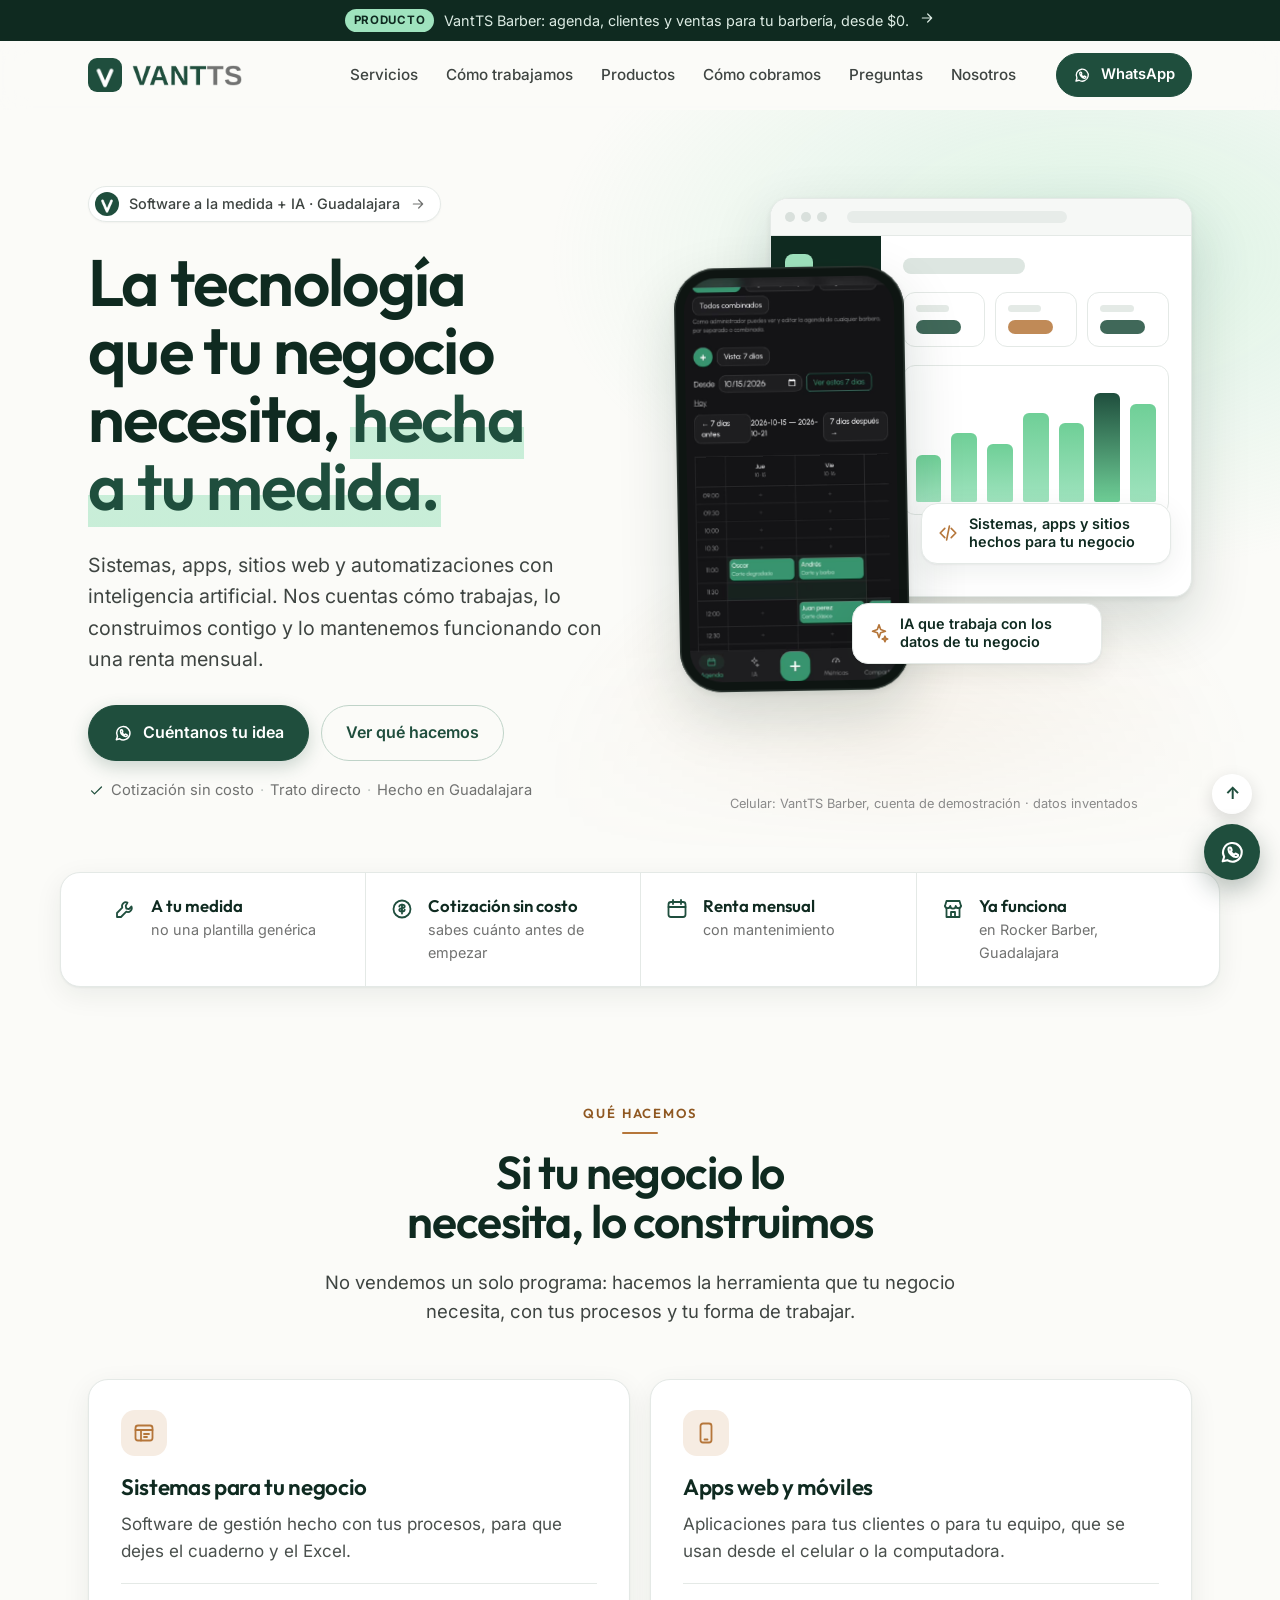
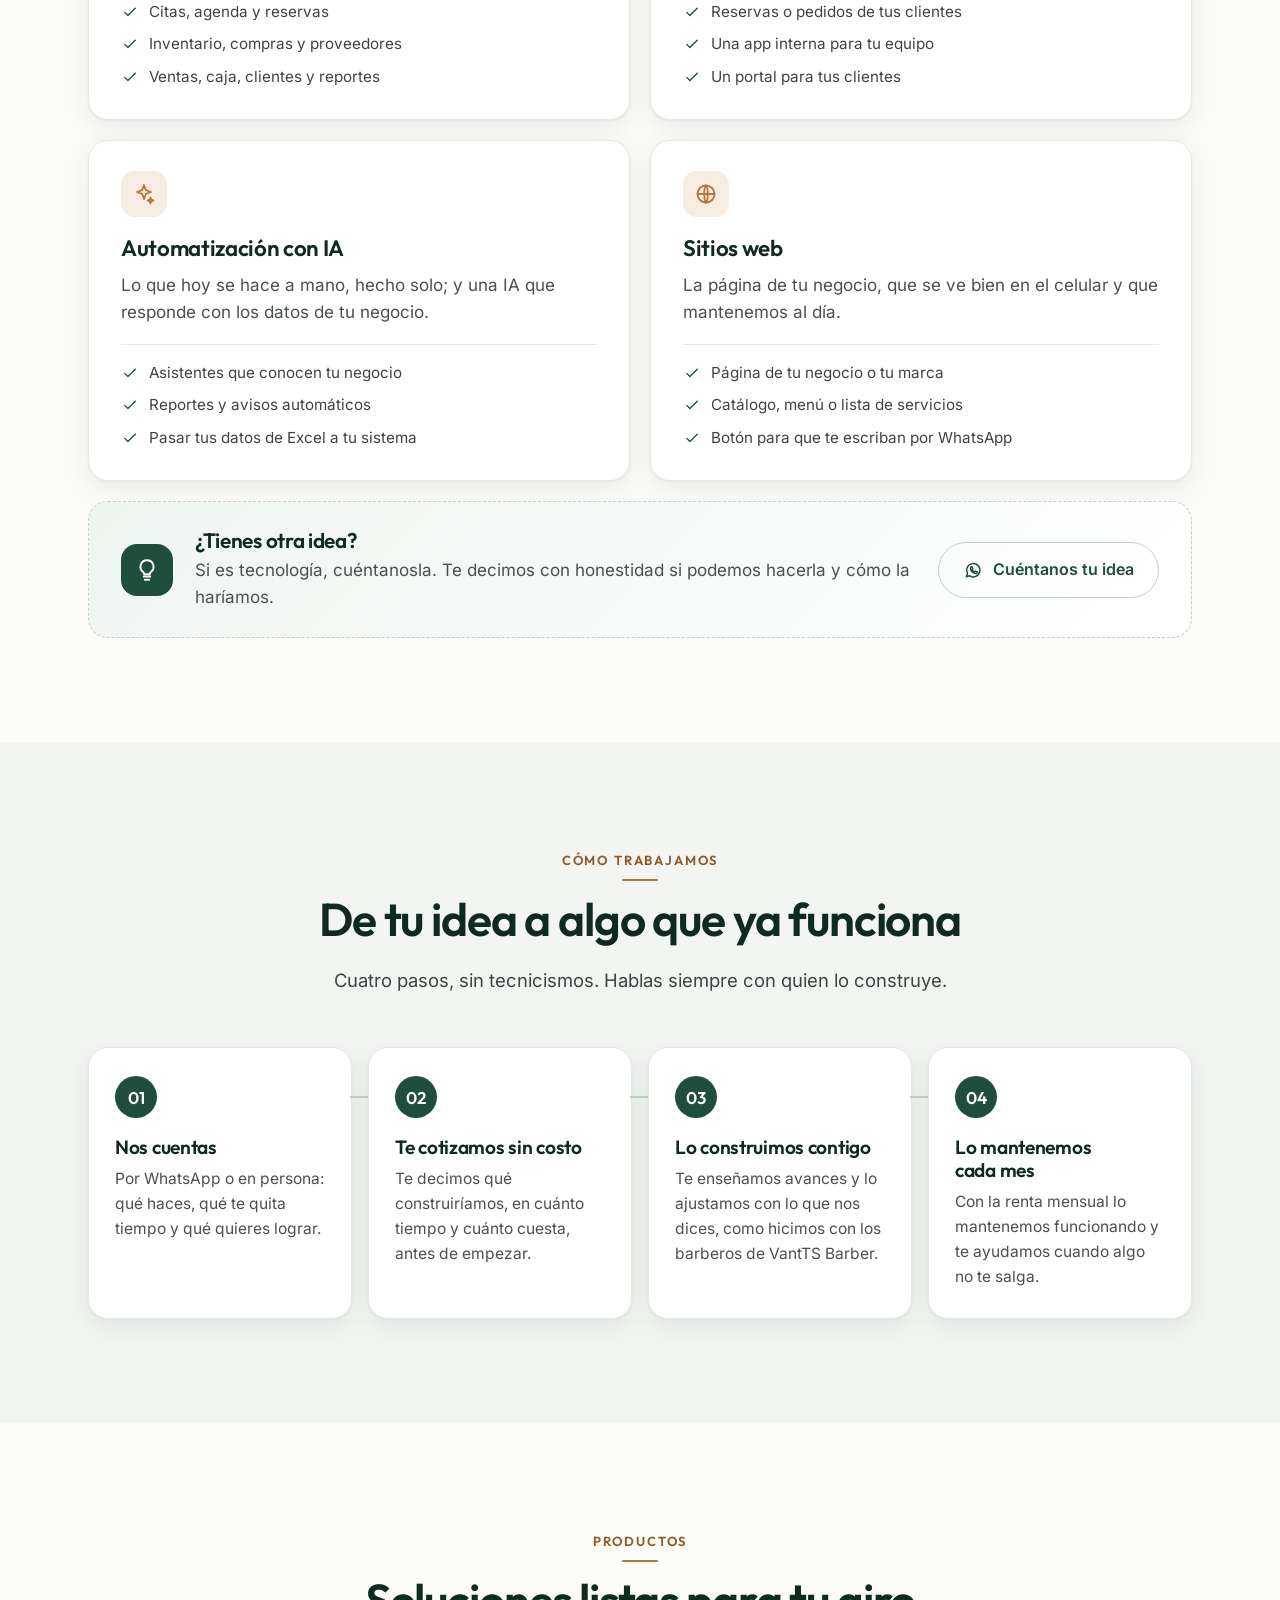
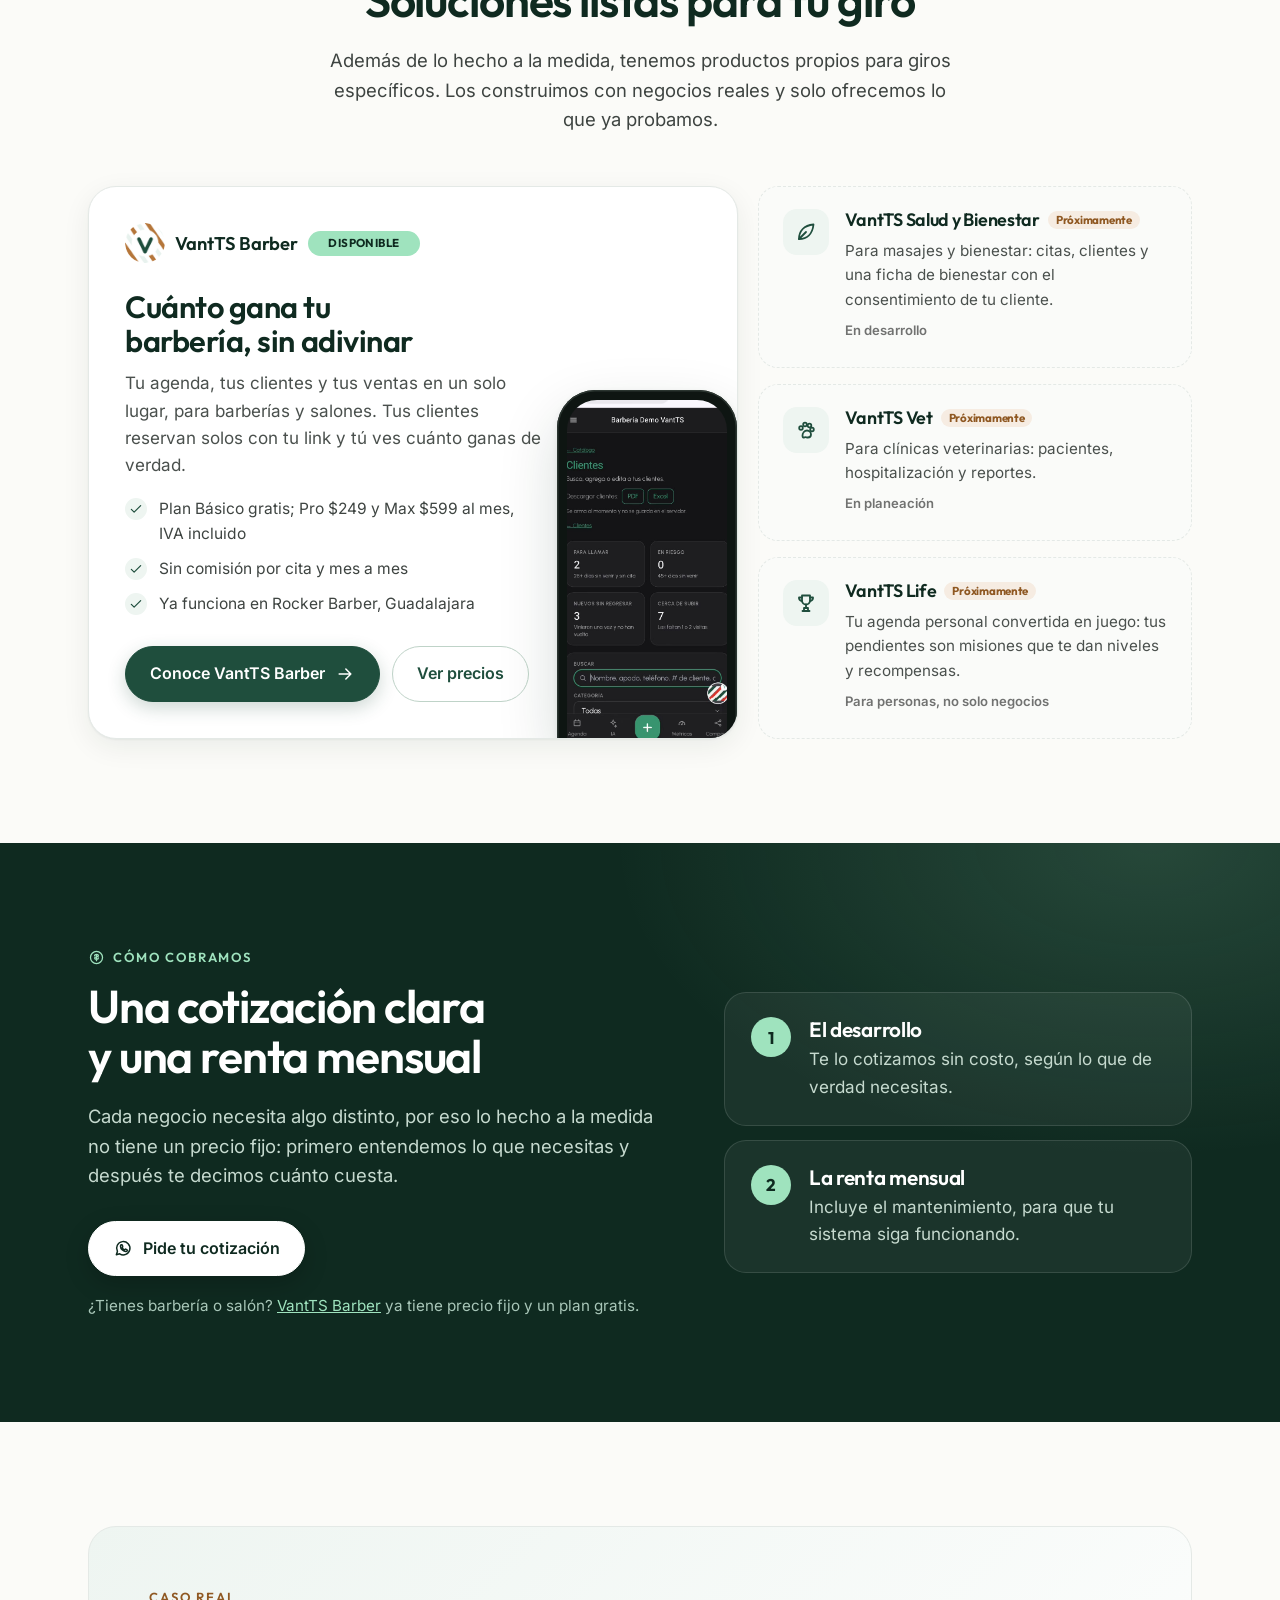
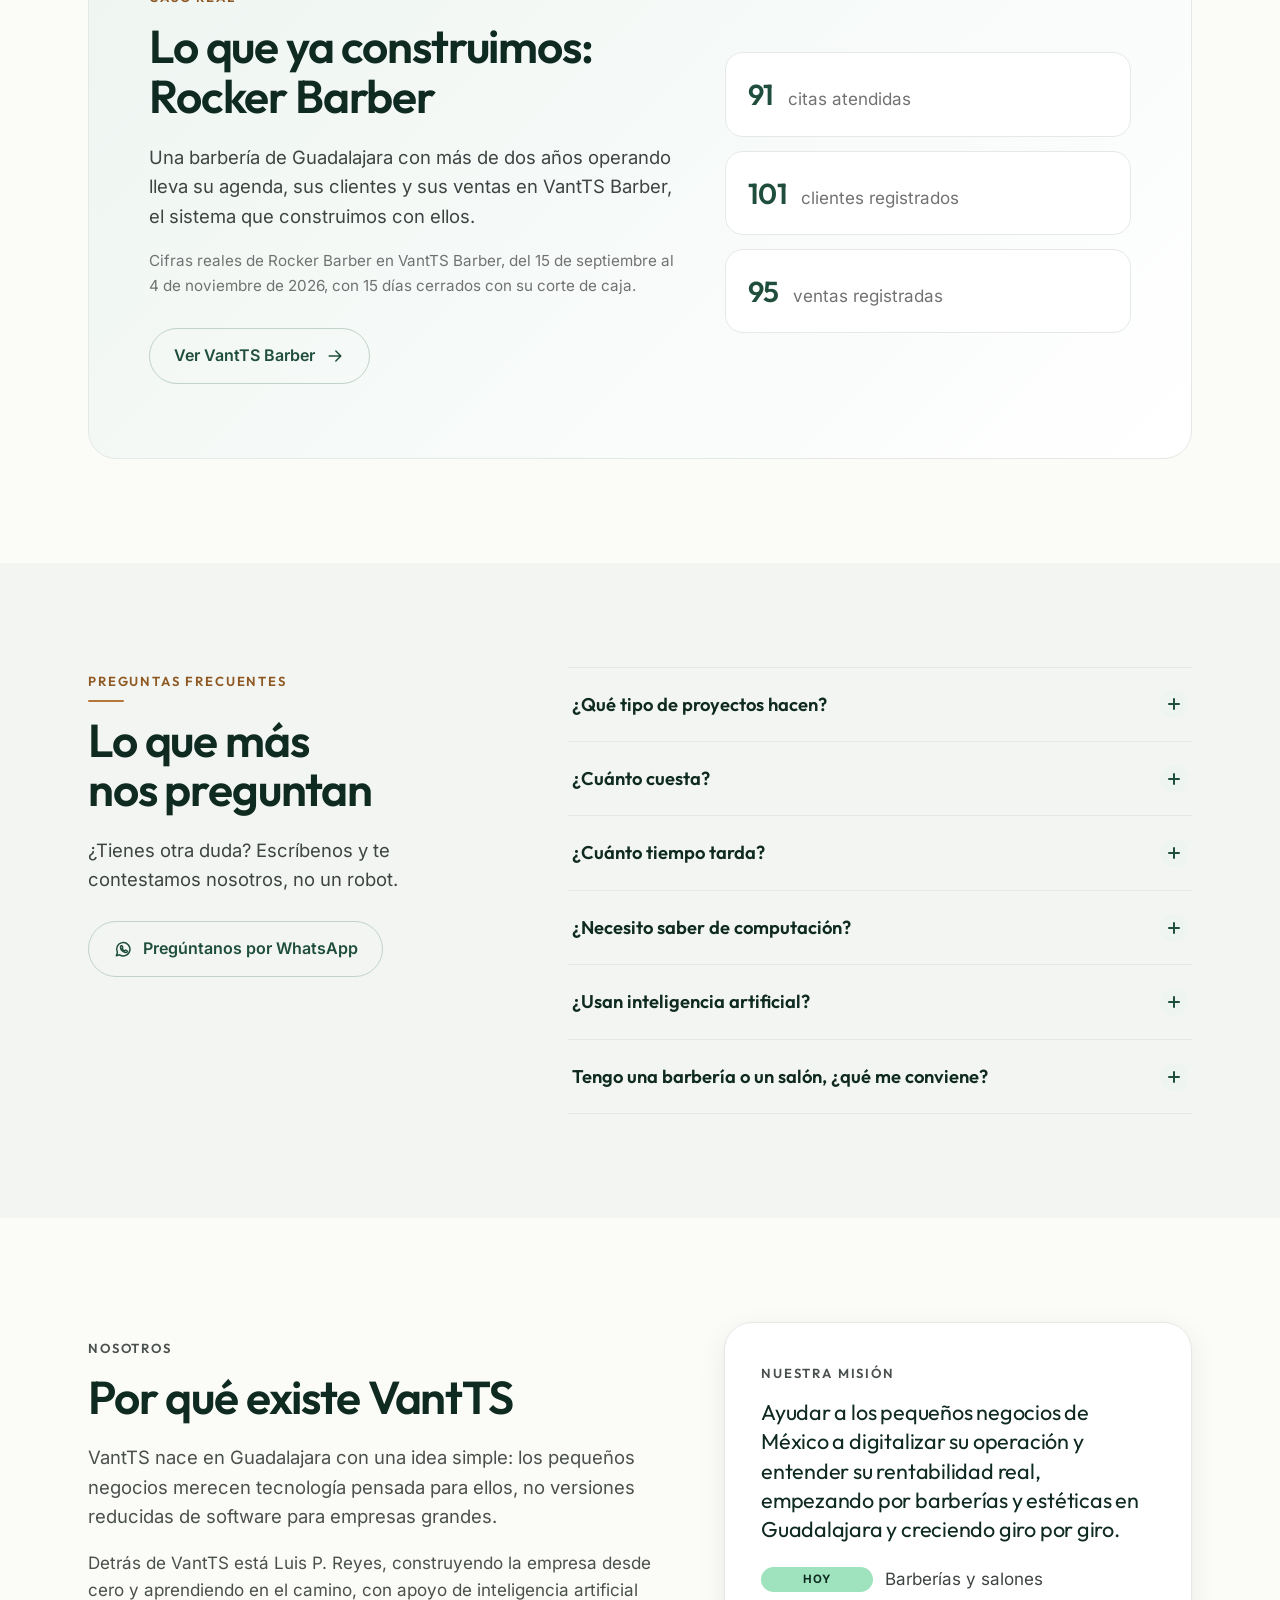
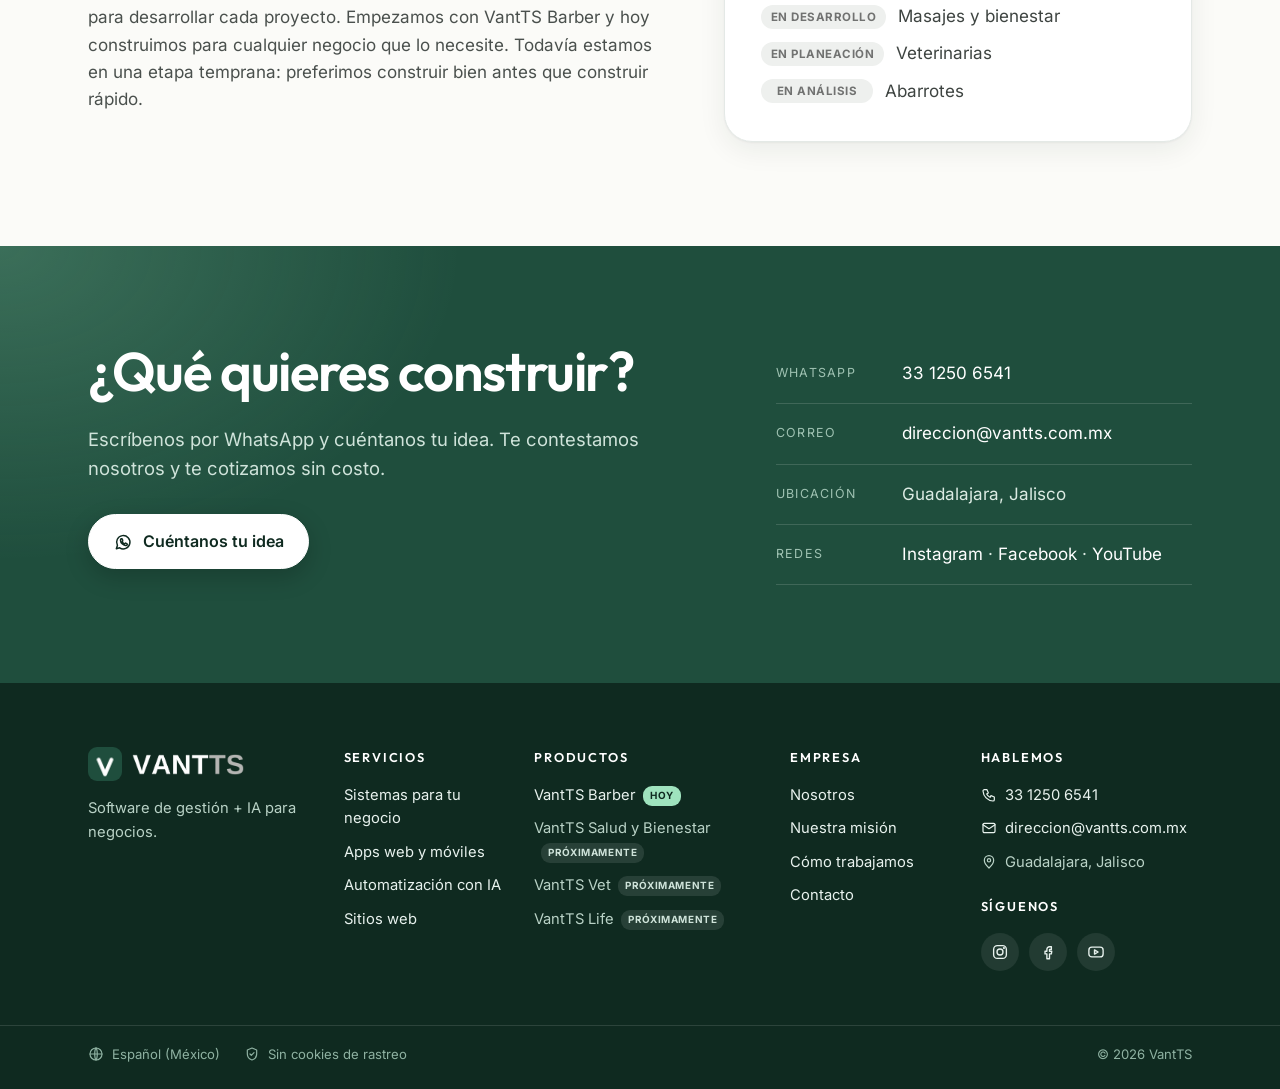
==== commit e932cf96: "Barber: prueba social con cifras reales de Rocker Barber, calculadora de precio con comisiones y lug" ====
--- a/index.html
+++ b/index.html
@@ -232,13 +232,14 @@
           <p class="eyebrow">Caso real</p>
           <h2>Lo que ya construimos: Rocker Barber</h2>
           <p class="lead">Una barbería de Guadalajara con más de dos años operando lleva su agenda, sus clientes y sus ventas en VantTS Barber, el sistema que construimos con ellos.</p>
-          <p class="caso-nota">Estamos midiendo resultados con ellos. En cuanto tengamos números, los vas a ver aquí: preferimos enseñar resultados reales, no promesas.</p>
+
+          <p class="caso-nota">Cifras reales de Rocker Barber en VantTS Barber, del 15 de septiembre al 4 de noviembre de 2026, con 15 días cerrados con su corte de caja.</p>
           <div class="cta-fila"><a class="btn btn-sec" href="barber/"><span>Ver VantTS Barber</span><svg class="ico" viewBox="0 0 24 24" aria-hidden="true"><path d="M5 12h14M13 6l6 6-6 6"/></svg></a></div>
         </div>
         <div class="caso-datos">
-          <div class="dato"><strong>+2 años</strong><span>operando en Guadalajara</span></div>
-          <div class="dato"><strong>1 sistema</strong><span>agenda, clientes y ventas juntos</span></div>
-          <div class="dato"><strong>Con ellos</strong><span>lo construimos con barberos, para barberos</span></div>
+          <div class="dato"><strong>91</strong><span>citas atendidas</span></div>
+          <div class="dato"><strong>101</strong><span>clientes registrados</span></div>
+          <div class="dato"><strong>95</strong><span>ventas registradas</span></div>
         </div>
       </div>
     </div>
--- a/assets/style.css
+++ b/assets/style.css
@@ -729,3 +729,36 @@
   .producto-dest-visual .telefono img { height: 300px; }
   .cobro-paso { padding: 20px; }
 }
+
+/* Calculadora de precios de Barber y testimonio (4 nov 2026) */
+.calc {
+  margin-top: 28px; display: grid; grid-template-columns: 1fr 1.2fr; gap: 28px 40px; align-items: center;
+  background: #fff; border: 1px solid var(--borde); border-radius: var(--radio); padding: 32px 36px; box-shadow: var(--sombra);
+}
+.calc h3 { font-family: var(--font-head); font-size: 1.4rem; margin: 0 0 6px; color: var(--texto); }
+.calc-texto > p { color: var(--gris-texto); margin: 0 0 18px; }
+.calc-campos { display: grid; gap: 12px; }
+.calc-campos label { display: flex; justify-content: space-between; align-items: center; gap: 12px; font-size: 0.95rem; color: var(--texto); }
+.calc-campos input {
+  width: 110px; padding: 10px 12px; border: 1px solid var(--borde); border-radius: 12px; font: inherit; text-align: right;
+  background: var(--fondo); color: var(--texto);
+}
+.calc-campos input:focus { outline: 2px solid var(--verde); outline-offset: 1px; }
+.calc-resultados { display: grid; grid-template-columns: 1fr 1fr; gap: 12px; }
+.calc-plan { background: var(--verde-suave); border-radius: 16px; padding: 16px 18px; display: flex; flex-direction: column; gap: 2px; }
+.calc-plan span { color: var(--gris-texto); font-size: 0.9rem; }
+.calc-plan strong { font-family: var(--font-head); font-size: 1.9rem; color: var(--verde); letter-spacing: -0.02em; }
+.calc-plan small { color: var(--gris-texto); font-size: 0.85rem; }
+.calc-ahorro { grid-column: 1 / -1; background: var(--cobre-suave); }
+.calc-ahorro strong { color: var(--cobre-texto); }
+.calc-nota { grid-column: 1 / -1; color: var(--gris-texto); font-size: 0.85rem; margin: 0; }
+.testimonio { margin: 0 0 16px; padding: 18px 22px; background: #fff; border-left: 4px solid var(--cobre); border-radius: 0 16px 16px 0; }
+.testimonio p { font-size: 1.1rem; margin: 0 0 8px; color: var(--texto); }
+.testimonio cite { font-style: normal; color: var(--gris-texto); font-size: 0.9rem; }
+@media (max-width: 860px) {
+  .calc { grid-template-columns: 1fr; padding: 24px 20px; }
+}
+@media (max-width: 420px) {
+  .calc-resultados { grid-template-columns: 1fr; }
+  .calc-campos input { width: 90px; }
+}
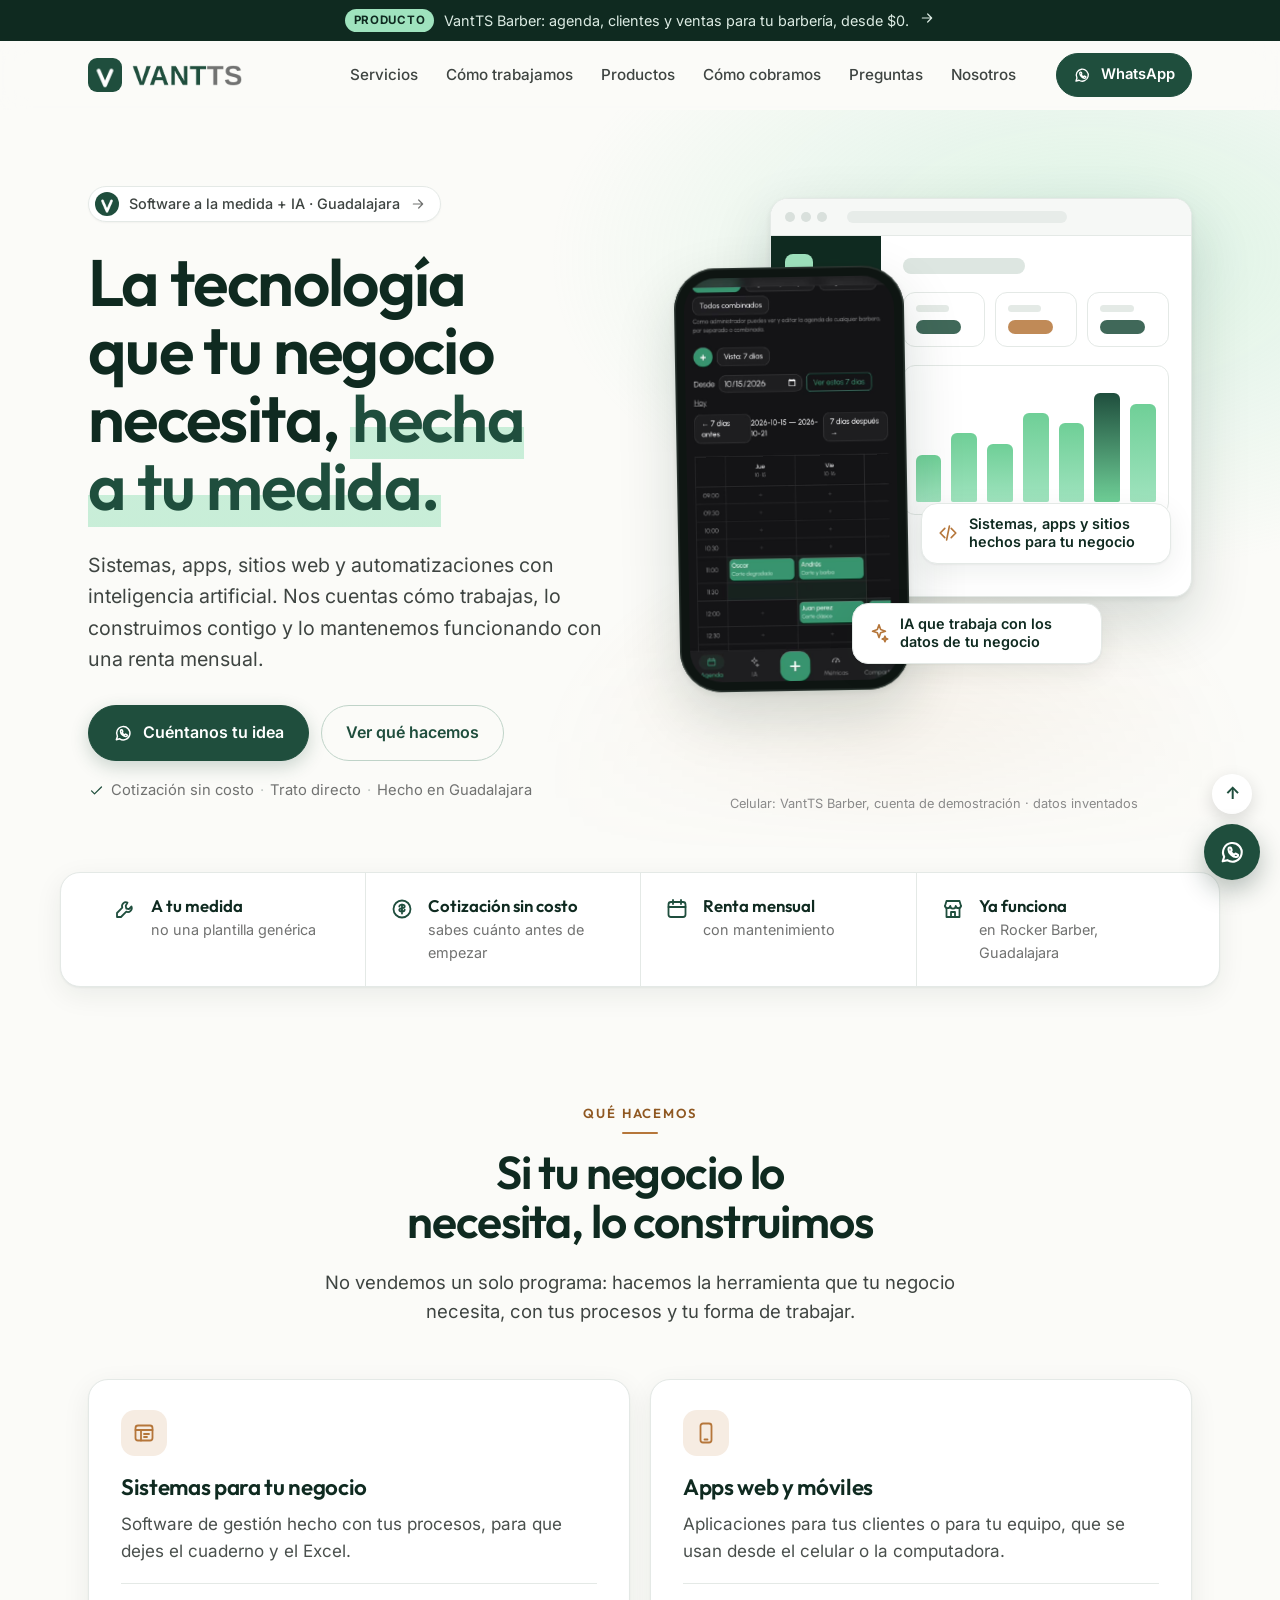
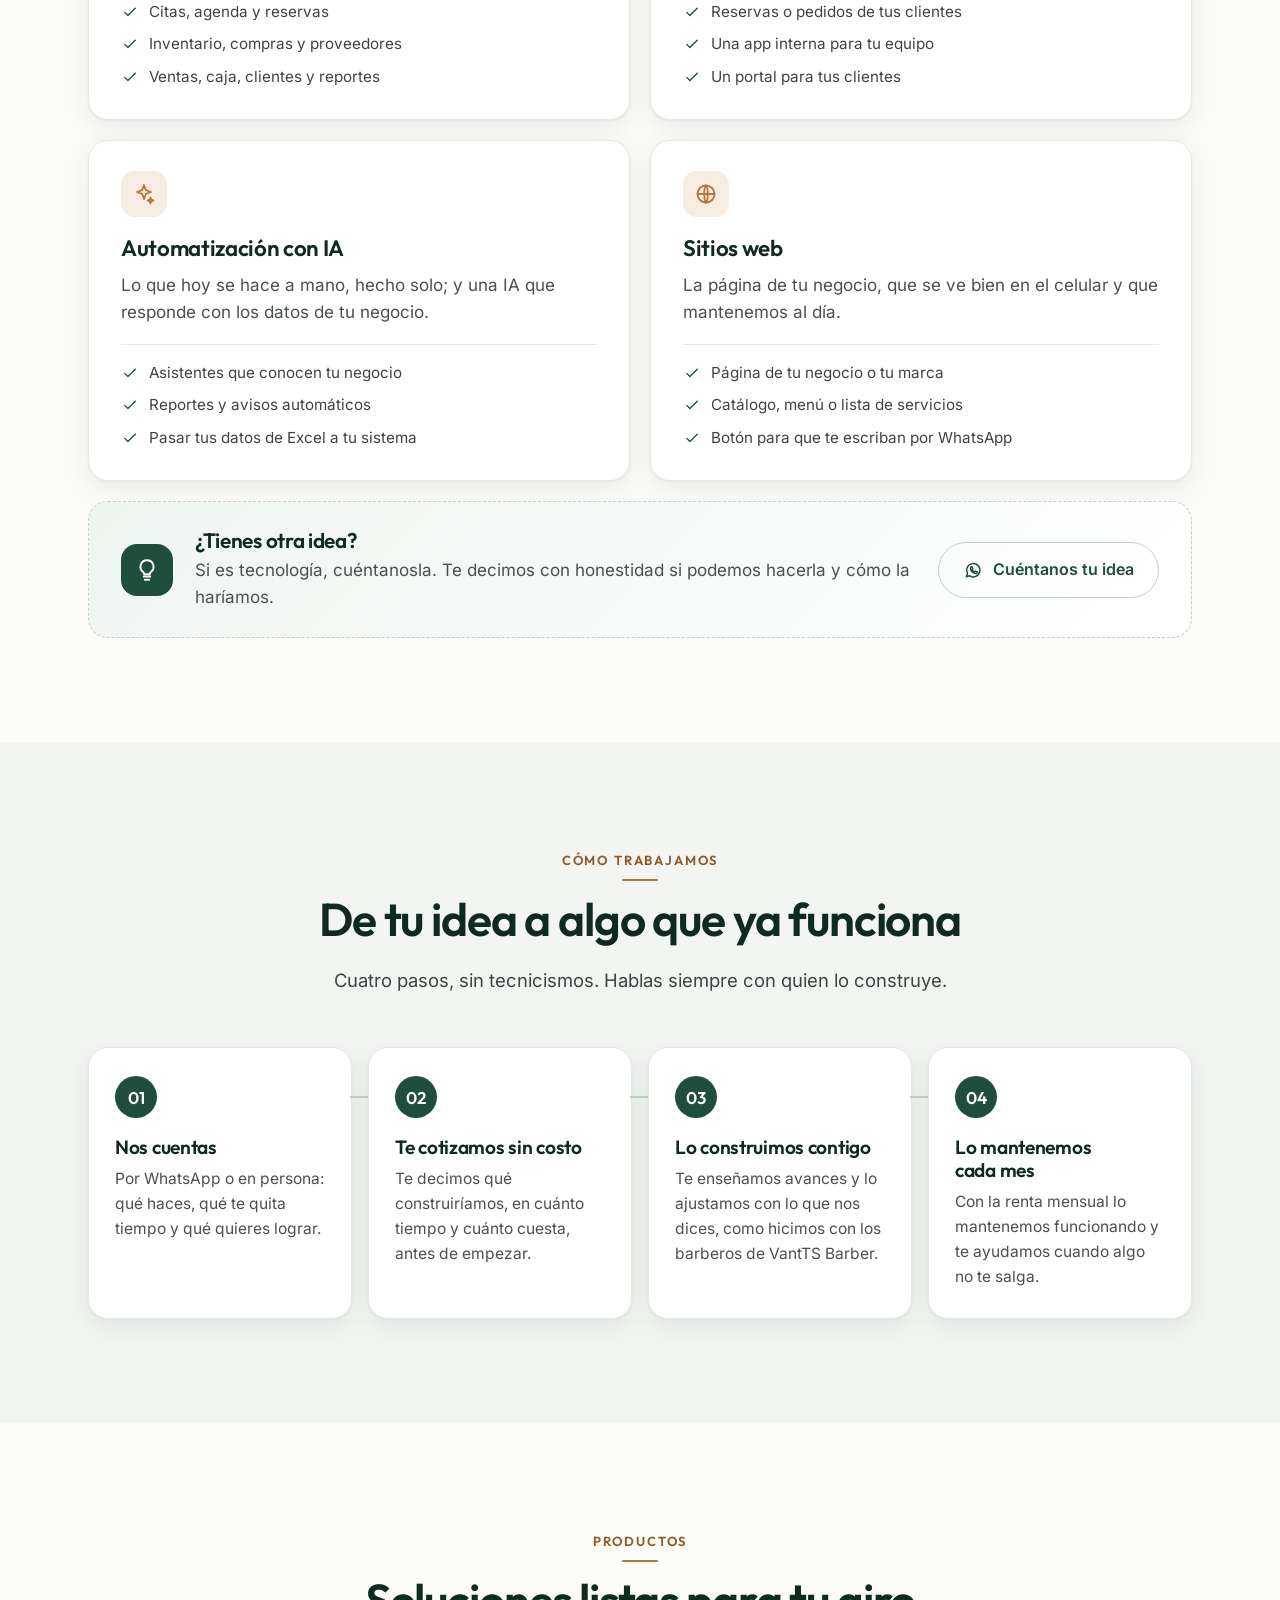
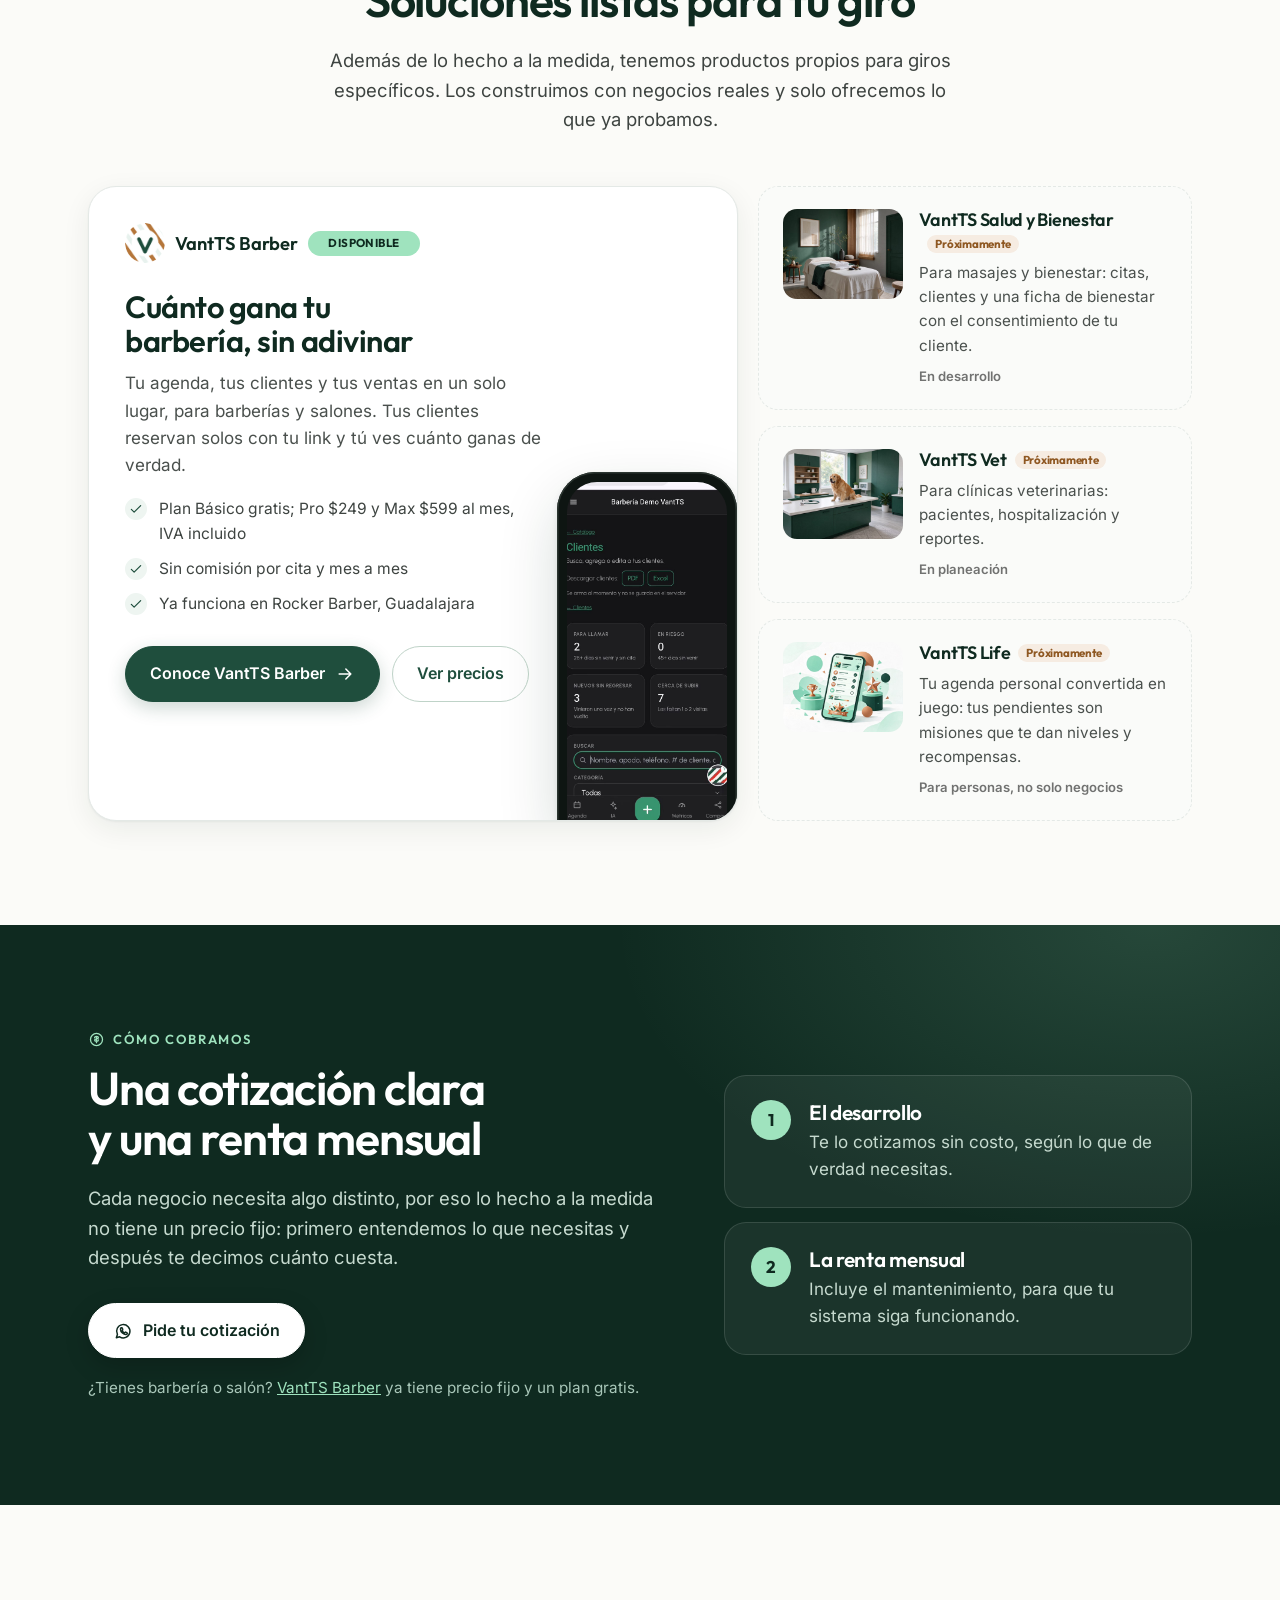
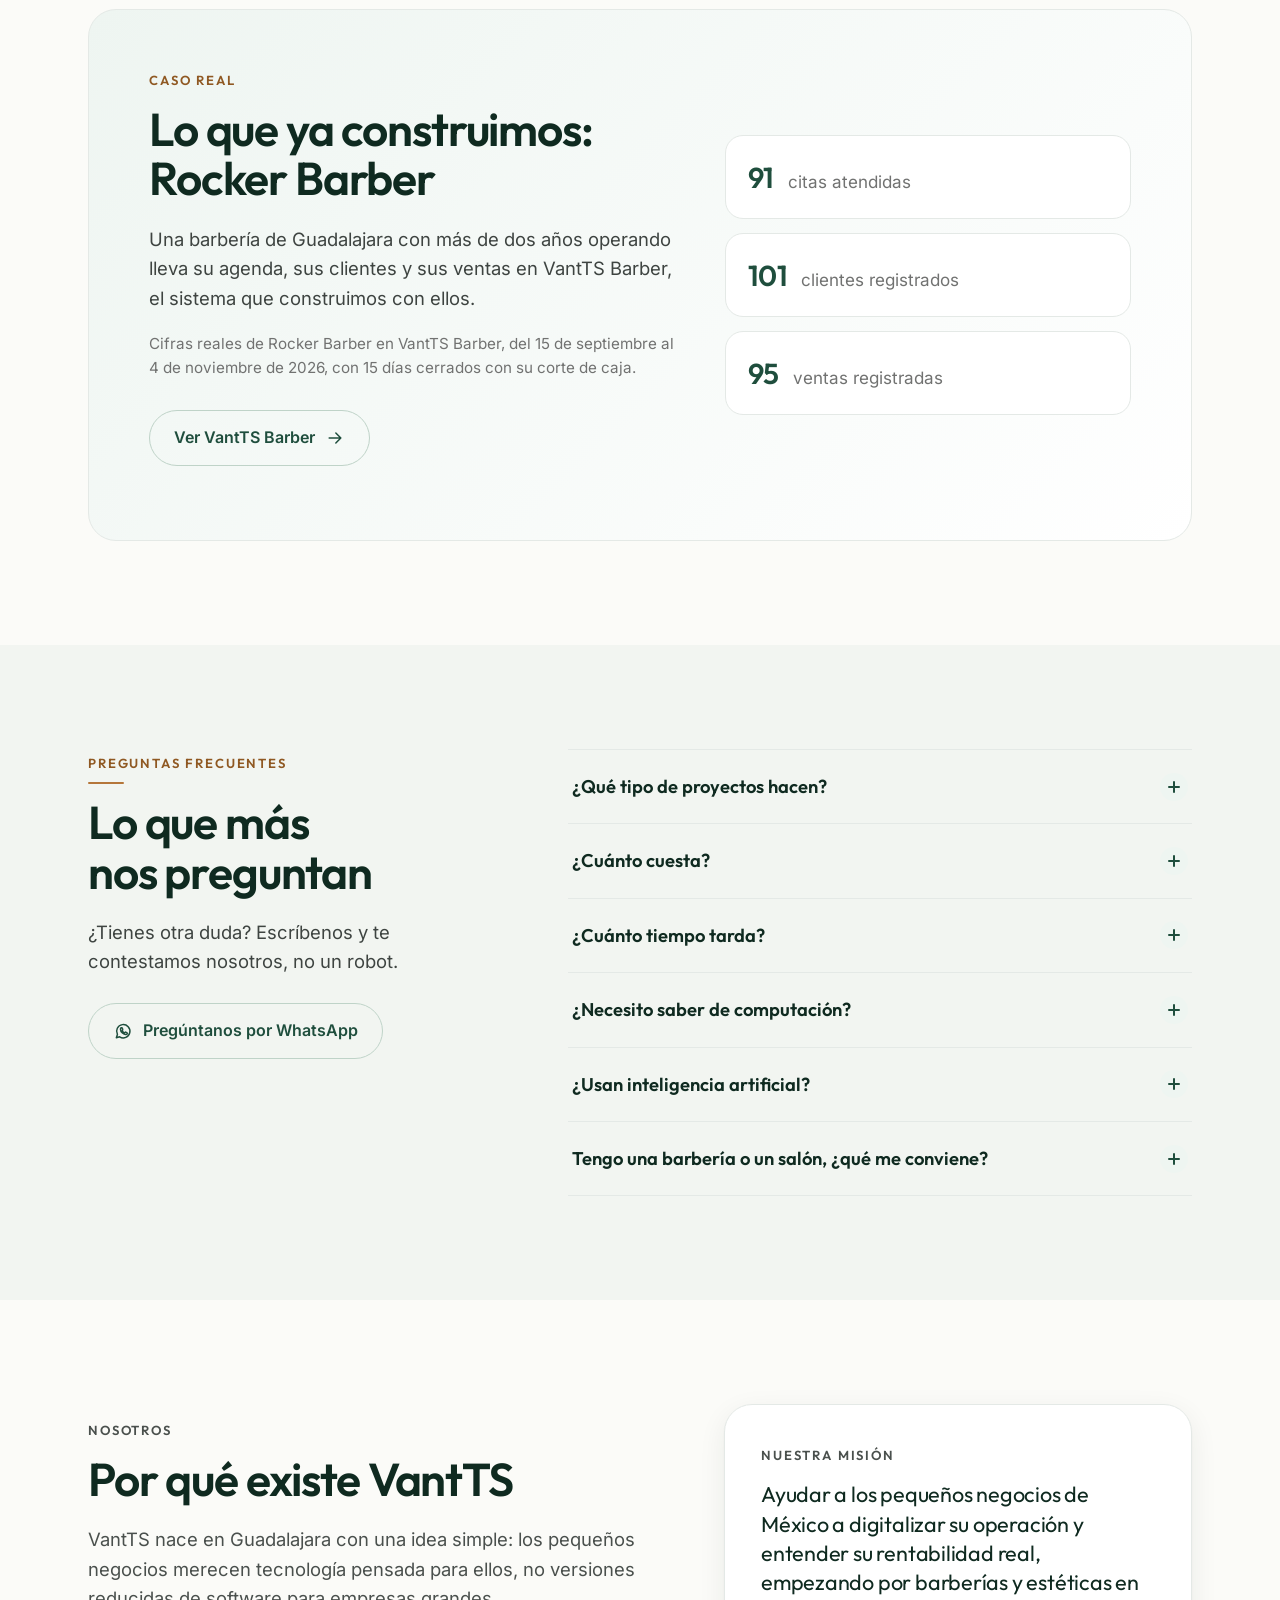
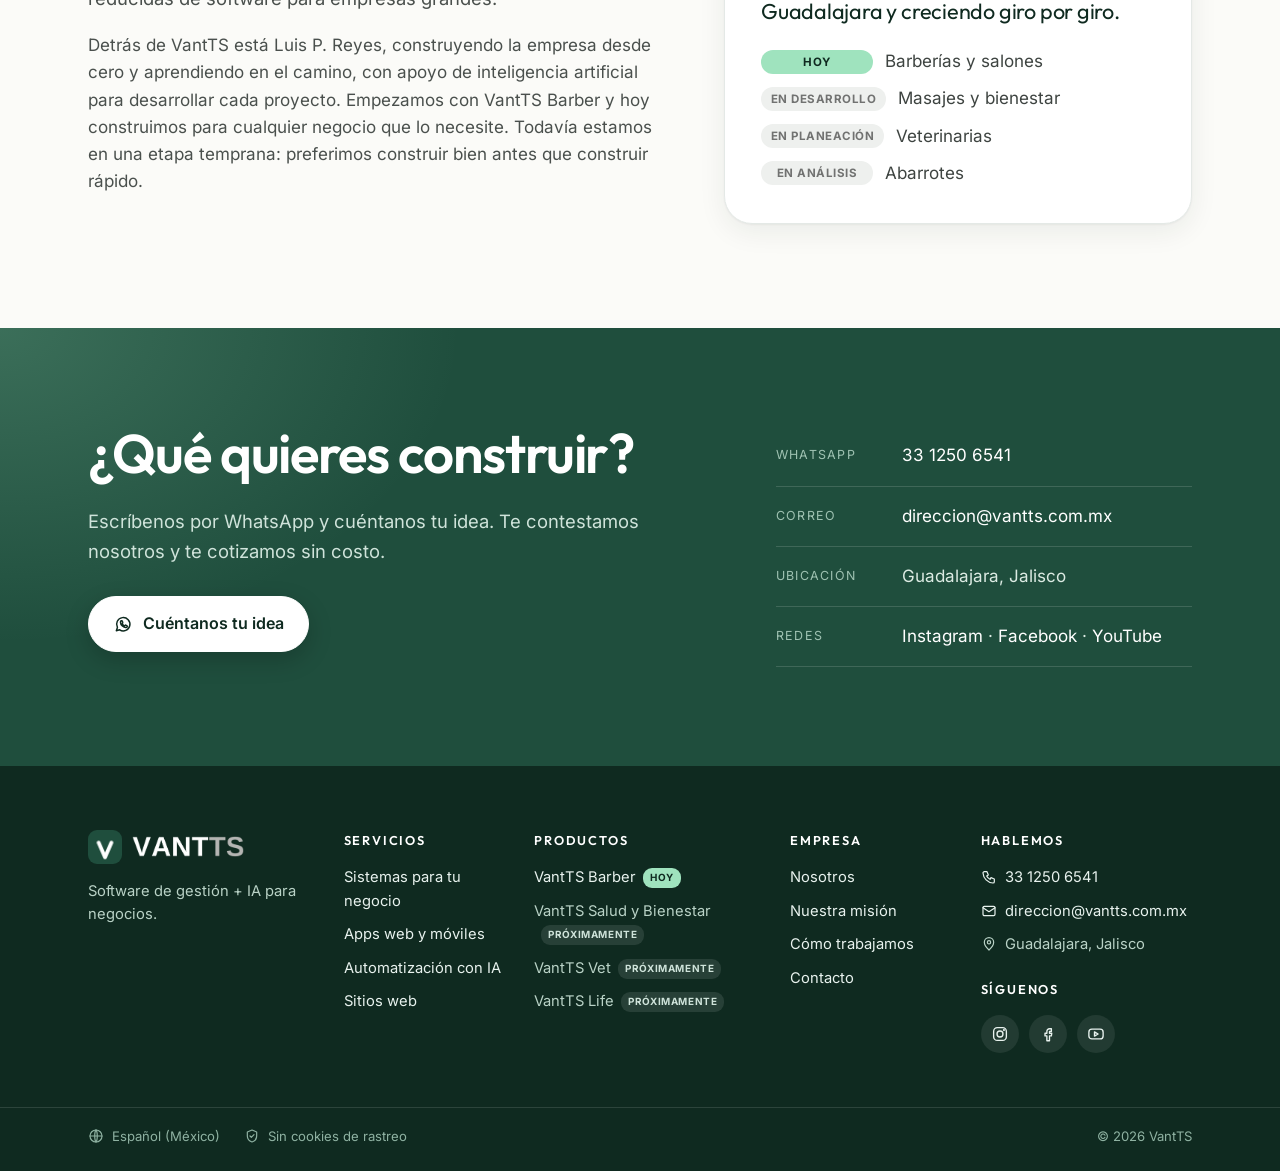
==== commit 975eea2f: "Inicio: fotos en las tarjetas de productos Proximamente" ====
--- a/index.html
+++ b/index.html
@@ -179,7 +179,7 @@
         <div class="productos-pronto">
 
           <article class="producto producto-pronto revelar">
-            <div class="producto-ico"><svg class="ico" viewBox="0 0 24 24" aria-hidden="true"><path d="M5 19c0-8 5-13.5 14.5-14.5C18.5 14 13 19 5 19z"/><path d="M5 19l7-7"/></svg></div>
+            <img class="producto-foto" src="assets/img/producto-salud.jpg" alt="Sala de masajes y bienestar con paredes verdes" width="800" height="600" loading="lazy" decoding="async">
             <div>
               <h3>VantTS Salud y Bienestar <span class="pd-pronto">Próximamente</span></h3>
               <p>Para masajes y bienestar: citas, clientes y una ficha de bienestar con el consentimiento de tu cliente.</p>
@@ -188,7 +188,7 @@
           </article>
 
           <article class="producto producto-pronto revelar">
-            <div class="producto-ico"><svg class="ico" viewBox="0 0 24 24" aria-hidden="true"><circle cx="7" cy="10" r="1.8"/><circle cx="11" cy="6.5" r="1.8"/><circle cx="15.5" cy="7.5" r="1.8"/><circle cx="18" cy="11.5" r="1.8"/><path d="M8.5 17.5c0-2.6 2-5 4.5-5s4 2 4 4c0 1.8-1.4 3-3.2 3-1 0-1.6-.4-2.3-.4s-1.3.4-2 .4c-.6 0-1-.6-1-2z"/></svg></div>
+            <img class="producto-foto" src="assets/img/producto-vet.jpg" alt="Consultorio veterinario con un golden retriever en la mesa" width="800" height="600" loading="lazy" decoding="async">
             <div>
               <h3>VantTS Vet <span class="pd-pronto">Próximamente</span></h3>
               <p>Para clínicas veterinarias: pacientes, hospitalización y reportes.</p>
@@ -197,7 +197,7 @@
           </article>
 
           <article class="producto producto-pronto revelar">
-            <div class="producto-ico"><svg class="ico" viewBox="0 0 24 24" aria-hidden="true"><path d="M8 4.5h8v5a4 4 0 0 1-8 0z"/><path d="M8 6.5H5a3 3 0 0 0 3 3.5M16 6.5h3a3 3 0 0 1-3 3.5M12 13.5v3.5M8.5 20h7M10 17h4v3h-4z"/></svg></div>
+            <img class="producto-foto" src="assets/img/producto-life.jpg" alt="Ilustración de una agenda en el celular convertida en juego" width="800" height="600" loading="lazy" decoding="async">
             <div>
               <h3>VantTS Life <span class="pd-pronto">Próximamente</span></h3>
               <p>Tu agenda personal convertida en juego: tus pendientes son misiones que te dan niveles y recompensas.</p>
--- a/assets/style.css
+++ b/assets/style.css
@@ -762,3 +762,7 @@
   .calc-resultados { grid-template-columns: 1fr; }
   .calc-campos input { width: 90px; }
 }
+
+/* Fotos de productos "Próximamente" (18 nov 2026; imágenes hechas con IA en Dreamina) */
+.producto-foto { width: 120px; height: 90px; object-fit: cover; border-radius: 14px; display: block; }
+@media (max-width: 600px) { .producto-foto { width: 96px; height: 72px; border-radius: 12px; } }
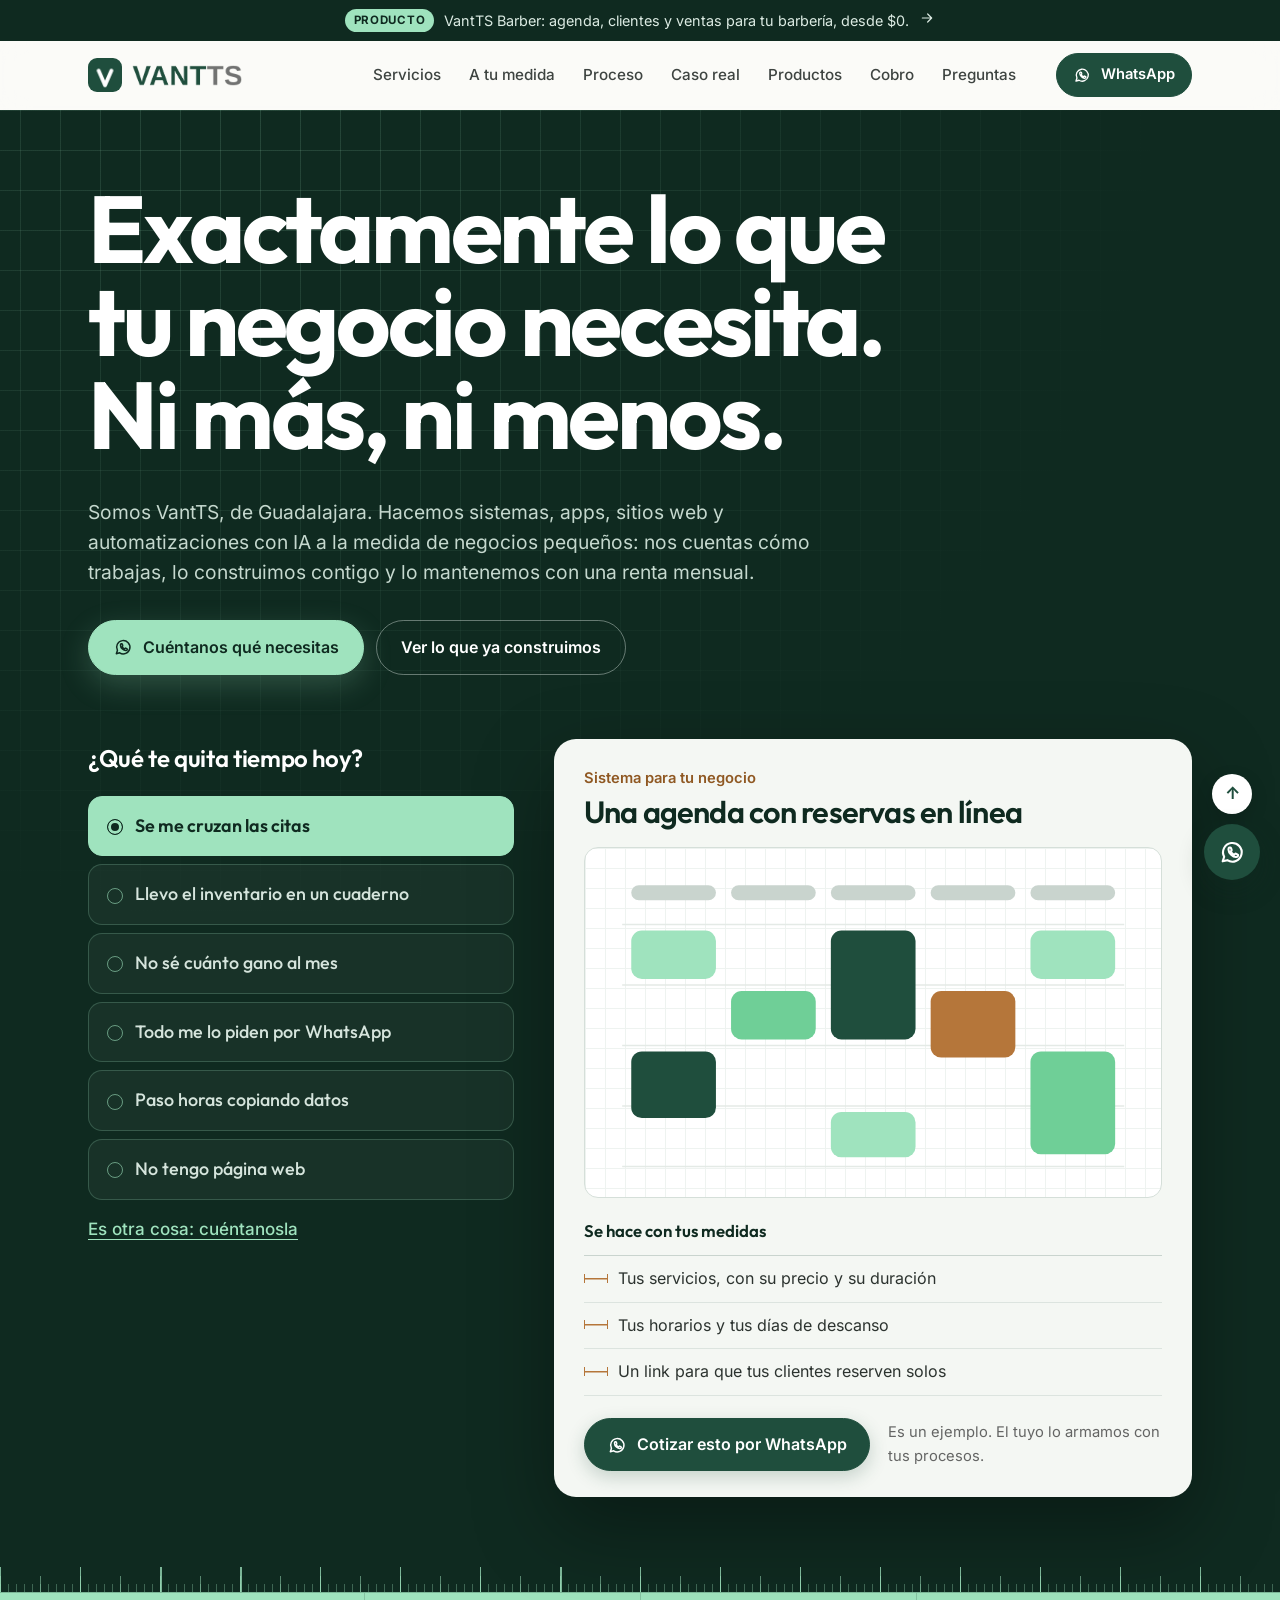
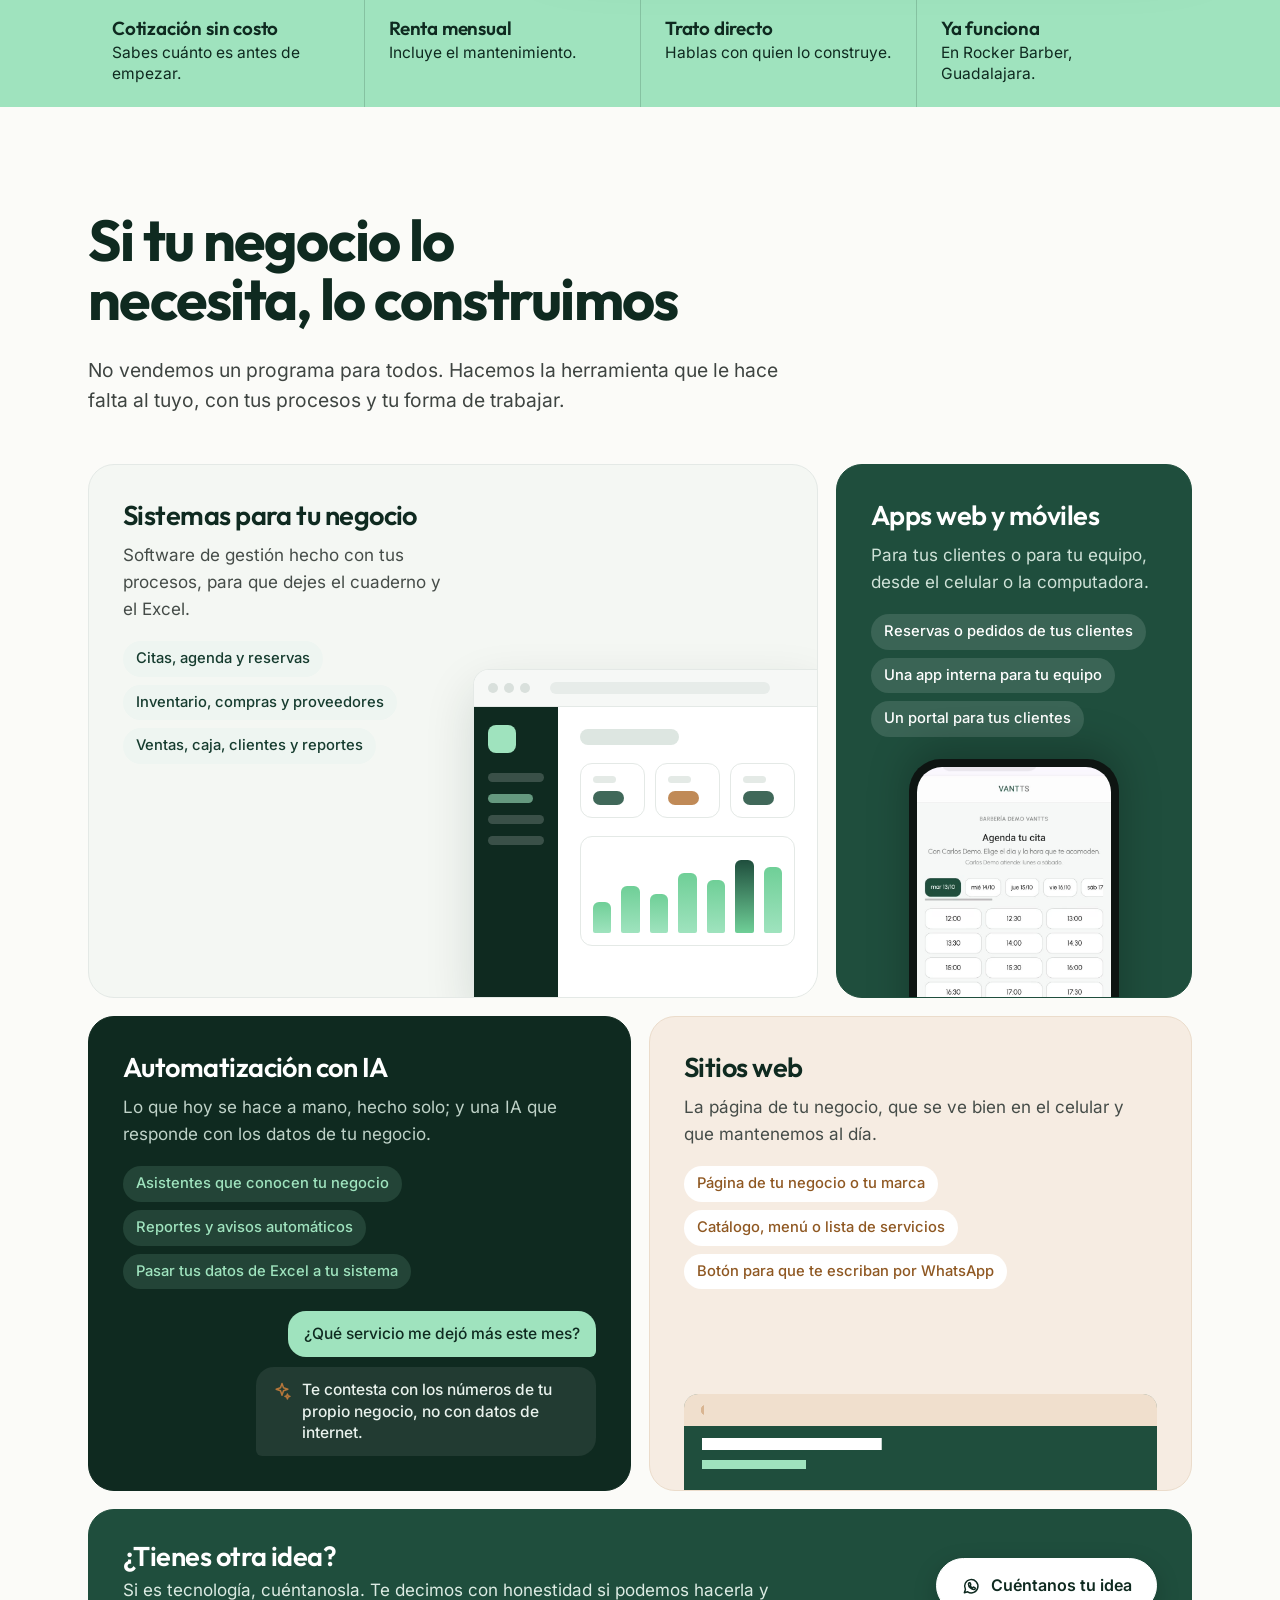
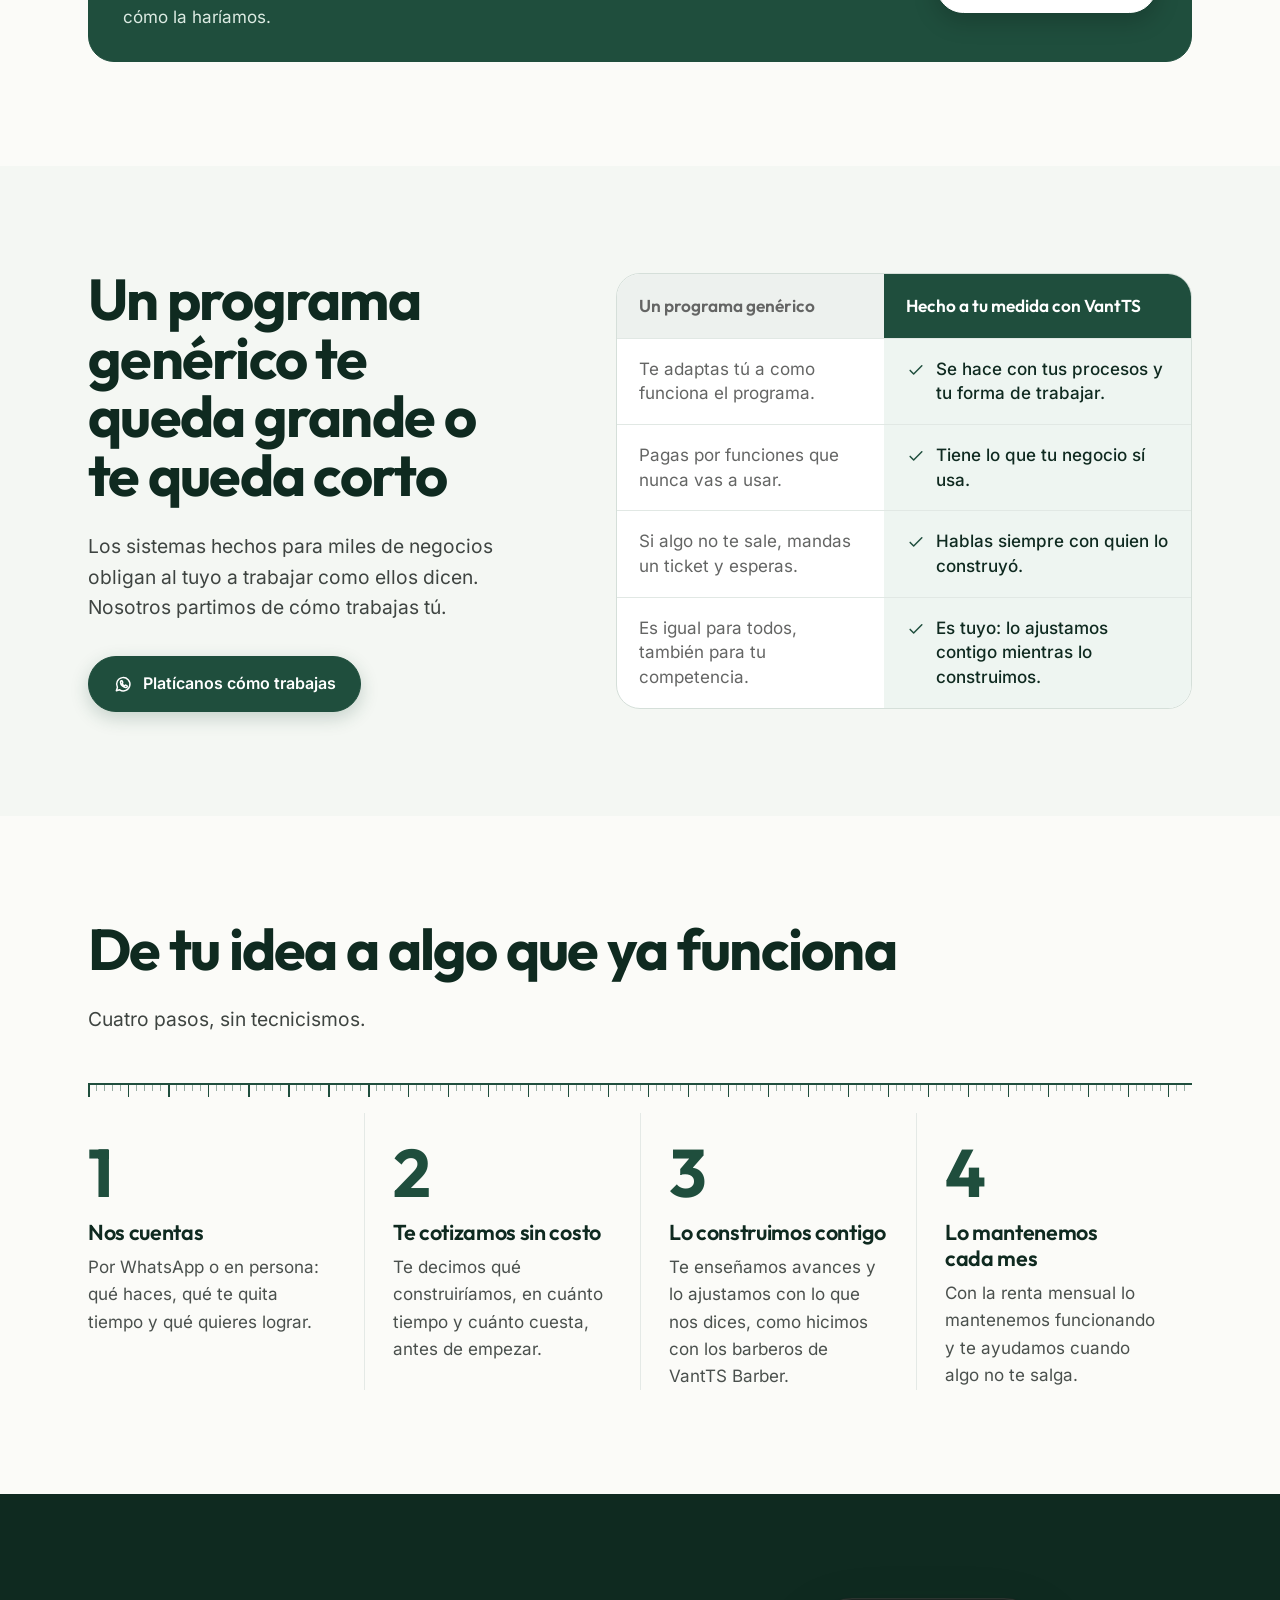
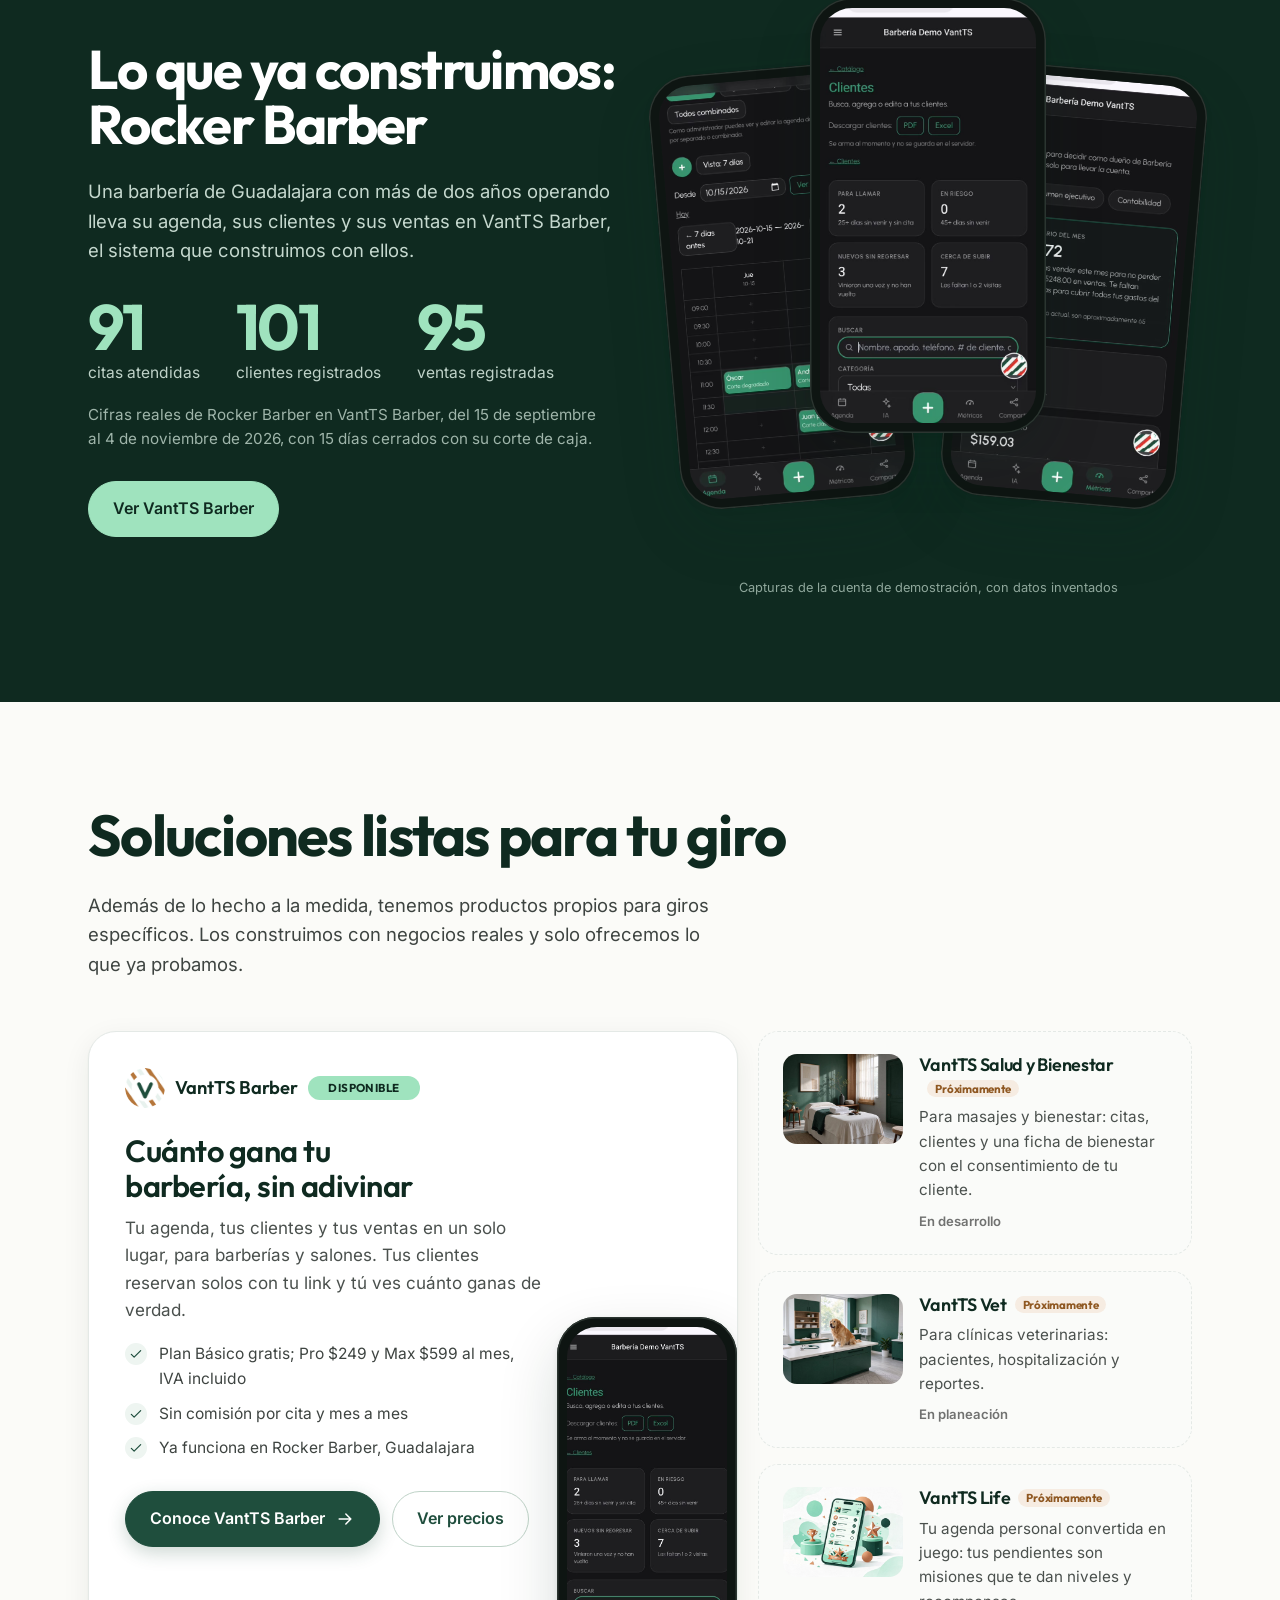
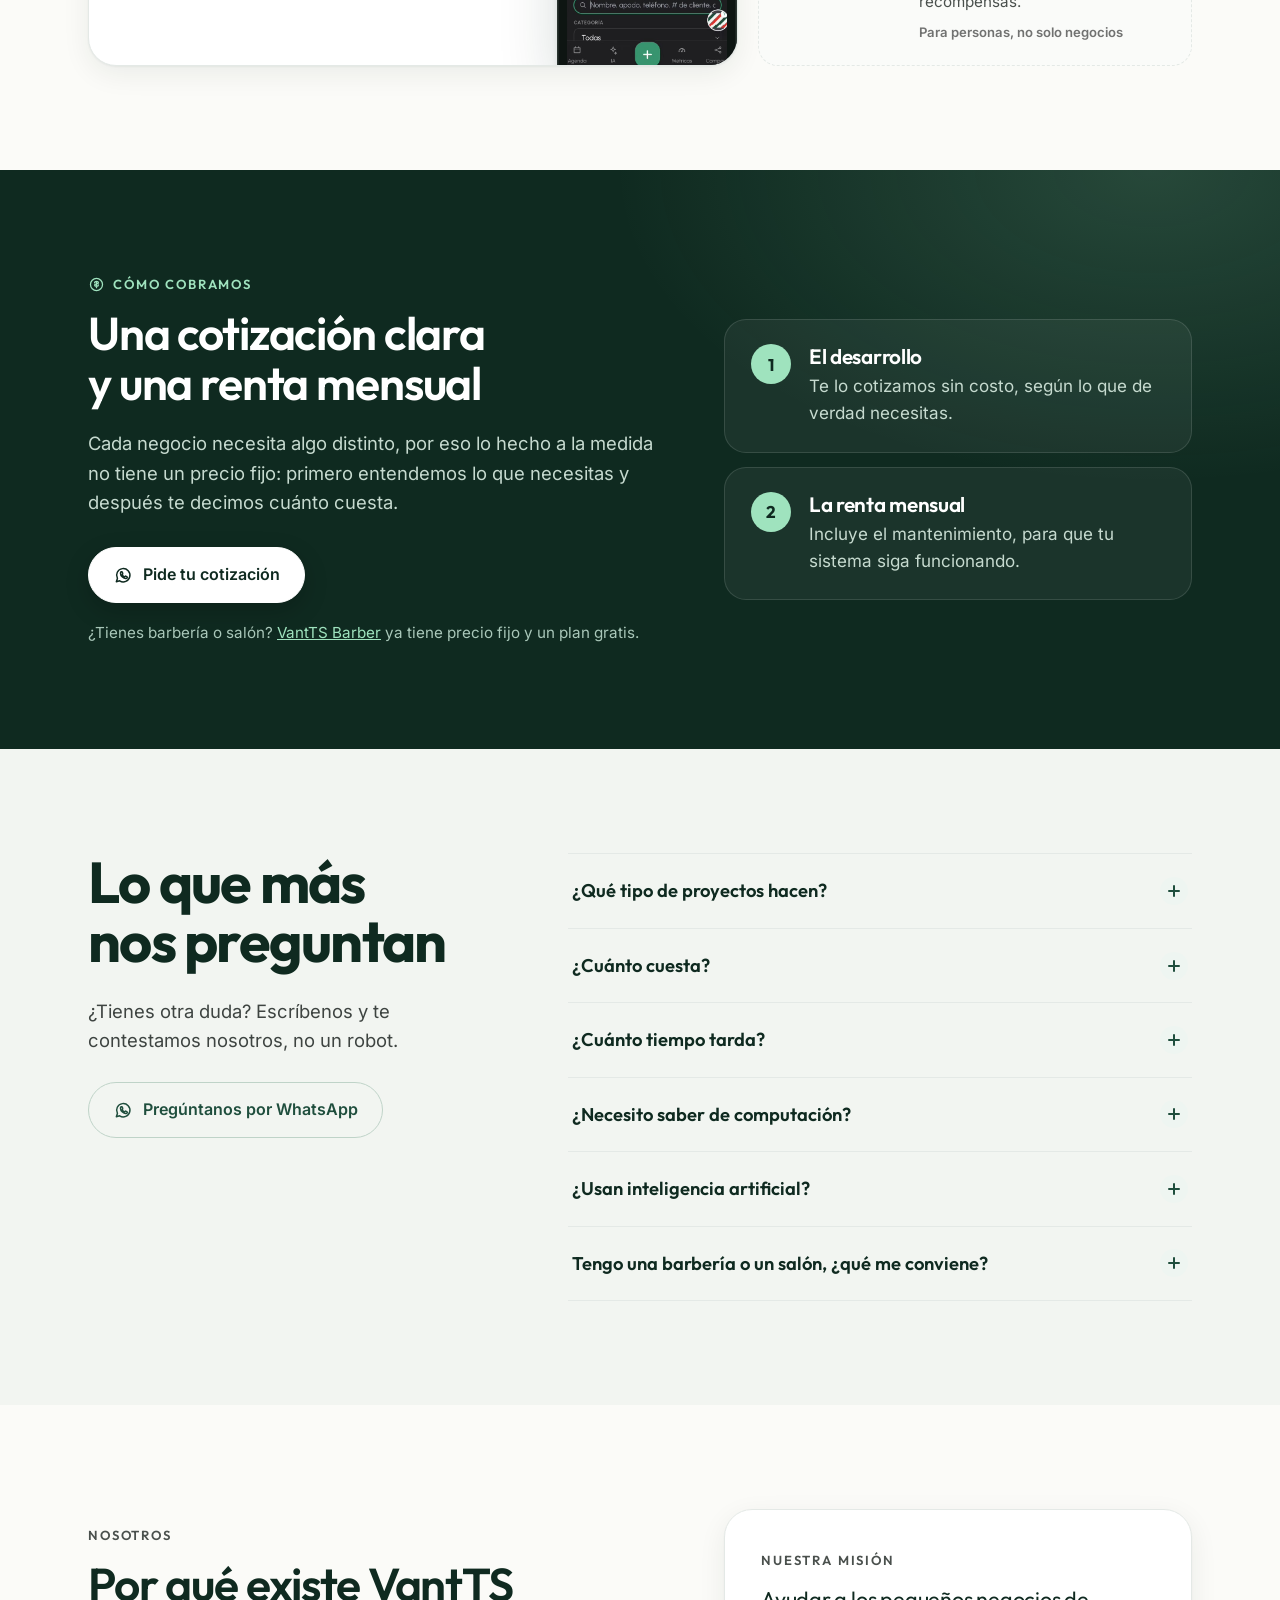
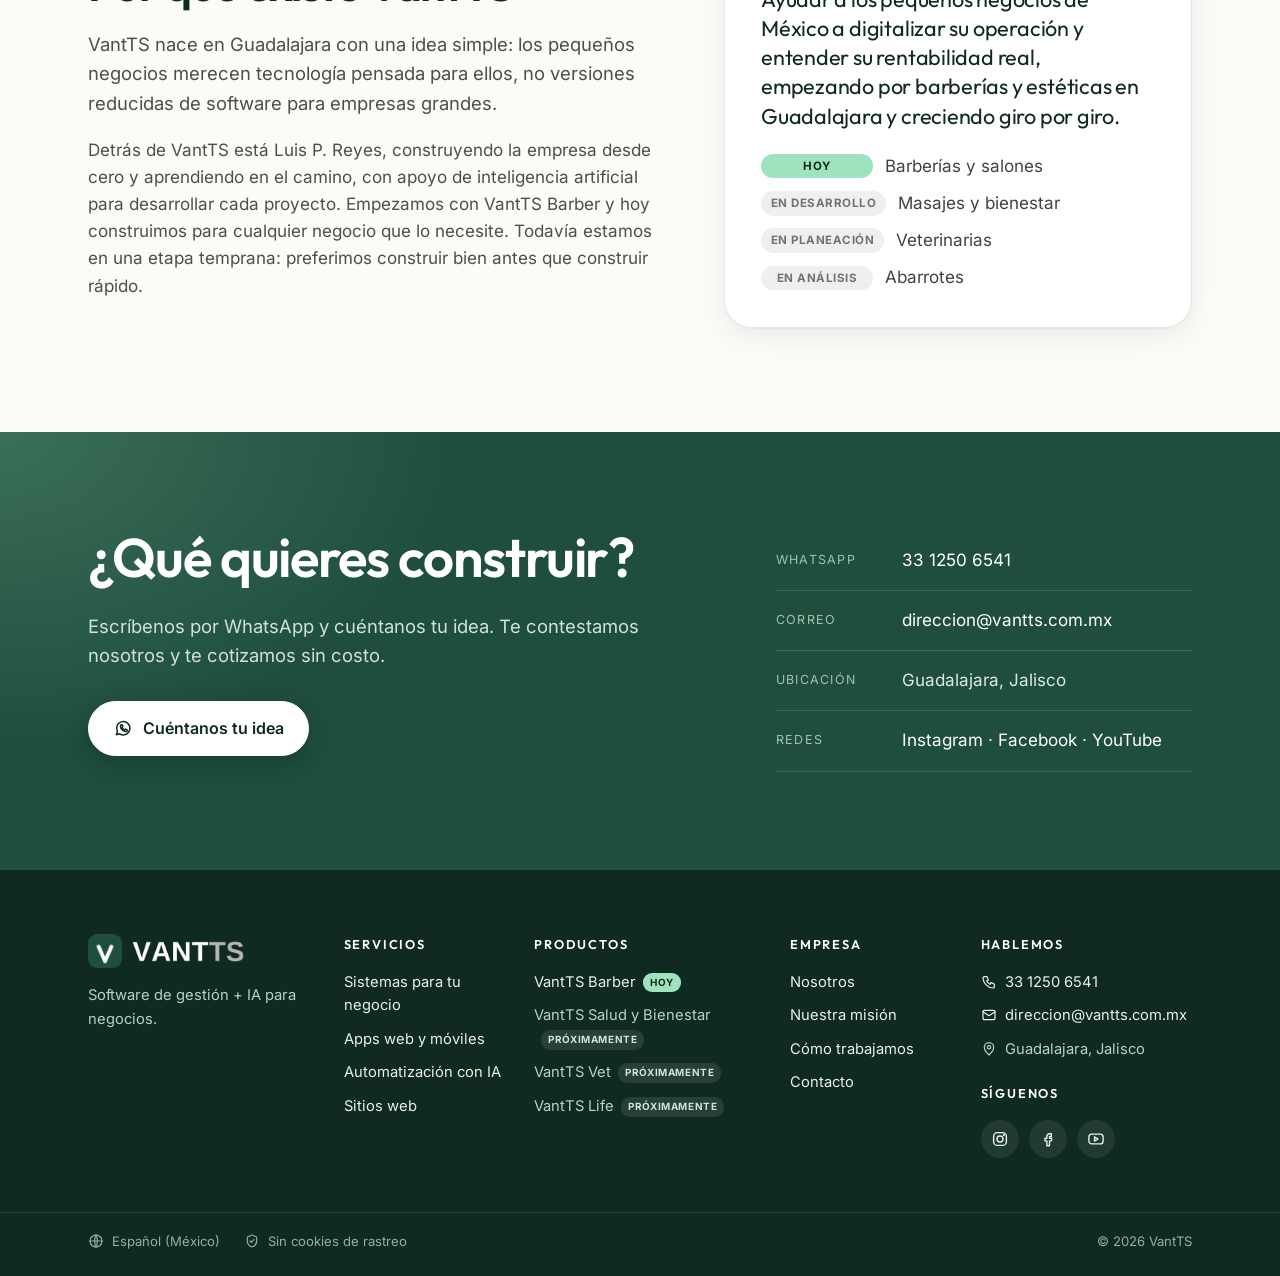
==== commit 1e43aec0: "Inicio v5: rediseno a tu medida" ====
--- a/index.html
+++ b/index.html
@@ -3,13 +3,13 @@
 <head>
 <meta charset="utf-8">
 <meta name="viewport" content="width=device-width, initial-scale=1">
-<title>VantTS · Software a la medida + IA para negocios</title>
+<title>VantTS · Exactamente el software que tu negocio necesita</title>
 <meta name="description" content="Sistemas, apps, sitios web y automatización con IA hechos a la medida de tu negocio, con cotización sin costo y renta mensual con mantenimiento. Creadores de VantTS Barber. Guadalajara, Jalisco.">
 <meta name="theme-color" content="#1F4E3D">
 <meta property="og:type" content="website">
 <meta property="og:locale" content="es_MX">
 <meta property="og:url" content="https://vantts.com.mx/">
-<meta property="og:title" content="VantTS · La tecnología que tu negocio necesita, hecha a tu medida">
+<meta property="og:title" content="VantTS · Exactamente lo que tu negocio necesita. Ni más, ni menos.">
 <meta property="og:description" content="Sistemas, apps, sitios web y automatización con IA. Te cotizamos sin costo.">
 <meta property="og:image" content="https://vantts.com.mx/assets/icono-512.png">
 <link rel="canonical" href="https://vantts.com.mx/">
@@ -20,6 +20,8 @@
 <link rel="preload" href="assets/fonts/outfit-latin-wght-normal.woff2" as="font" type="font/woff2" crossorigin>
 <link rel="stylesheet" href="assets/style.css">
 <link rel="stylesheet" href="assets/motion.css">
+<link rel="stylesheet" href="assets/inicio.css">
+<script src="assets/inicio.js" defer></script>
 </head>
 <body>
 <a class="saltar" href="#servicios">Saltar al contenido</a>
@@ -31,11 +33,12 @@
     <a class="nav-logo" href="#inicio" aria-label="VantTS, ir al inicio"><img class="logo-ico" src="assets/img/icono.png" alt="" width="36" height="36"><img class="logo-texto" src="assets/img/wordmark.png" alt="VantTS" width="147" height="28"></a>
     <nav class="nav-links" id="navLinks" aria-label="Secciones">
         <a href="#servicios" data-seccion="servicios">Servicios</a>
-        <a href="#proceso" data-seccion="proceso">Cómo trabajamos</a>
+        <a href="#medida" data-seccion="medida">A tu medida</a>
+        <a href="#proceso" data-seccion="proceso">Proceso</a>
+        <a href="#casos" data-seccion="casos">Caso real</a>
         <a href="#productos" data-seccion="productos">Productos</a>
-        <a href="#cobro" data-seccion="cobro">Cómo cobramos</a>
+        <a href="#cobro" data-seccion="cobro">Cobro</a>
         <a href="#preguntas" data-seccion="preguntas">Preguntas</a>
-        <a href="#nosotros" data-seccion="nosotros">Nosotros</a>
         <a class="nav-wa" href="https://wa.me/523312506541?text=Hola%2C%20vi%20la%20p%C3%A1gina%20de%20VantTS%20y%20quiero%20cotizar%20un%20proyecto" target="_blank" rel="noopener"><svg class="ico" viewBox="0 0 24 24" aria-hidden="true"><path d="M4 20l1.3-3.9A8 8 0 1 1 8 19z"/><path d="M9.2 8.6c.2-.5.5-.5.8-.5h.5c.2 0 .4 0 .5.4l.7 1.6c.1.2 0 .4-.1.6l-.5.6c-.1.1-.2.3 0 .5.6 1 1.4 1.8 2.5 2.4.2.1.4.1.5 0l.6-.7c.2-.2.4-.2.6-.1l1.6.8c.2.1.3.2.3.4 0 .9-.6 1.6-1.6 1.7-1 .1-2.6-.3-4.3-1.9S9 11.1 9 10.1c0-.6.1-1.1.2-1.5z"/></svg><span>Cuéntanos tu idea</span></a>
     </nav>
     <a class="btn btn-chico nav-cta" href="https://wa.me/523312506541?text=Hola%2C%20vi%20la%20p%C3%A1gina%20de%20VantTS%20y%20quiero%20cotizar%20un%20proyecto" target="_blank" rel="noopener"><svg class="ico" viewBox="0 0 24 24" aria-hidden="true"><path d="M4 20l1.3-3.9A8 8 0 1 1 8 19z"/><path d="M9.2 8.6c.2-.5.5-.5.8-.5h.5c.2 0 .4 0 .5.4l.7 1.6c.1.2 0 .4-.1.6l-.5.6c-.1.1-.2.3 0 .5.6 1 1.4 1.8 2.5 2.4.2.1.4.1.5 0l.6-.7c.2-.2.4-.2.6-.1l1.6.8c.2.1.3.2.3.4 0 .9-.6 1.6-1.6 1.7-1 .1-2.6-.3-4.3-1.9S9 11.1 9 10.1c0-.6.1-1.1.2-1.5z"/></svg><span>WhatsApp</span></a>
@@ -45,109 +48,210 @@
 
 <main>
 
-  <section class="hero" id="inicio" aria-label="Inicio">
-    <div class="hero-fondo" aria-hidden="true"></div>
-    <div class="contenedor hero-grid">
-      <div class="hero-texto">
-        <a class="pildora" href="#productos"><img src="assets/img/icono.png" alt="" width="22" height="22"><span>Software a la medida + IA · Guadalajara</span><svg class="ico" viewBox="0 0 24 24" aria-hidden="true"><path d="M5 12h14M13 6l6 6-6 6"/></svg></a>
-        <h1>La tecnología que tu negocio necesita, <span class="acento">hecha a tu medida.</span></h1>
-        <p class="lead">Sistemas, apps, sitios web y automatizaciones con inteligencia artificial. Nos cuentas cómo trabajas, lo construimos contigo y lo mantenemos funcionando con una renta mensual.</p>
+  <section class="portada" id="inicio" aria-label="Inicio">
+    <div class="contenedor">
+      <div class="portada-texto">
+        <h1>Exactamente lo que tu negocio necesita. Ni más, ni menos.</h1>
+        <p class="portada-lead">Somos VantTS, de Guadalajara. Hacemos sistemas, apps, sitios web y automatizaciones con IA a la medida de negocios pequeños: nos cuentas cómo trabajas, lo construimos contigo y lo mantenemos con una renta mensual.</p>
         <div class="cta-fila">
-          <a class="btn" href="https://wa.me/523312506541?text=Hola%2C%20vi%20la%20p%C3%A1gina%20de%20VantTS%20y%20quiero%20cotizar%20un%20proyecto" target="_blank" rel="noopener"><svg class="ico" viewBox="0 0 24 24" aria-hidden="true"><path d="M4 20l1.3-3.9A8 8 0 1 1 8 19z"/><path d="M9.2 8.6c.2-.5.5-.5.8-.5h.5c.2 0 .4 0 .5.4l.7 1.6c.1.2 0 .4-.1.6l-.5.6c-.1.1-.2.3 0 .5.6 1 1.4 1.8 2.5 2.4.2.1.4.1.5 0l.6-.7c.2-.2.4-.2.6-.1l1.6.8c.2.1.3.2.3.4 0 .9-.6 1.6-1.6 1.7-1 .1-2.6-.3-4.3-1.9S9 11.1 9 10.1c0-.6.1-1.1.2-1.5z"/></svg><span>Cuéntanos tu idea</span></a>
-          <a class="btn btn-sec" href="#servicios"><span>Ver qué hacemos</span></a>
+          <a class="btn btn-menta" href="https://wa.me/523312506541?text=Hola%2C%20vi%20la%20p%C3%A1gina%20de%20VantTS%20y%20quiero%20cotizar%20un%20proyecto" target="_blank" rel="noopener"><svg class="ico" viewBox="0 0 24 24" aria-hidden="true"><path d="M4 20l1.3-3.9A8 8 0 1 1 8 19z"/><path d="M9.2 8.6c.2-.5.5-.5.8-.5h.5c.2 0 .4 0 .5.4l.7 1.6c.1.2 0 .4-.1.6l-.5.6c-.1.1-.2.3 0 .5.6 1 1.4 1.8 2.5 2.4.2.1.4.1.5 0l.6-.7c.2-.2.4-.2.6-.1l1.6.8c.2.1.3.2.3.4 0 .9-.6 1.6-1.6 1.7-1 .1-2.6-.3-4.3-1.9S9 11.1 9 10.1c0-.6.1-1.1.2-1.5z"/></svg><span>Cuéntanos qué necesitas</span></a>
+          <a class="btn btn-linea" href="#casos"><span>Ver lo que ya construimos</span></a>
         </div>
-        <p class="micro"><svg class="ico" viewBox="0 0 24 24" aria-hidden="true"><path d="M5 12.5l4.2 4.2L19 7"/></svg>Cotización sin costo <span class="punto">·</span> Trato directo <span class="punto">·</span> Hecho en Guadalajara</p>
-      </div>
-      <div class="hero-visual hero-visual-vantts" aria-label="Ejemplos de lo que construimos">
-        <div class="ventana" aria-hidden="true">
-          <div class="ventana-barra"><i></i><i></i><i></i><span></span></div>
-          <div class="ventana-cuerpo">
-            <div class="ventana-menu"><b></b><span></span><span></span><span></span><span></span></div>
-            <div class="ventana-main">
-              <div class="ventana-titulo"></div>
-              <div class="ventana-kpis"><div><span></span><b></b></div><div><span></span><b></b></div><div><span></span><b></b></div></div>
-              <div class="ventana-grafica"><i style="height:38%"></i><i style="height:56%"></i><i style="height:47%"></i><i style="height:72%"></i><i style="height:64%"></i><i style="height:88%"></i><i style="height:79%"></i></div>
-            </div>
-          </div>
+      </div>
+      <div class="medidor">
+        <div class="medidor-lista">
+          <p class="medidor-pregunta" id="medidor-pregunta">¿Qué te quita tiempo hoy?</p>
+          <div class="necs" role="tablist" aria-labelledby="medidor-pregunta" aria-orientation="vertical"><button class="nec" type="button" role="tab" id="nec-citas" aria-controls="plano-citas" aria-selected="true">Se me cruzan las citas</button><button class="nec" type="button" role="tab" id="nec-inventario" aria-controls="plano-inventario" aria-selected="false" tabindex="-1">Llevo el inventario en un cuaderno</button><button class="nec" type="button" role="tab" id="nec-ganancias" aria-controls="plano-ganancias" aria-selected="false" tabindex="-1">No sé cuánto gano al mes</button><button class="nec" type="button" role="tab" id="nec-pedidos" aria-controls="plano-pedidos" aria-selected="false" tabindex="-1">Todo me lo piden por WhatsApp</button><button class="nec" type="button" role="tab" id="nec-excel" aria-controls="plano-excel" aria-selected="false" tabindex="-1">Paso horas copiando datos</button><button class="nec" type="button" role="tab" id="nec-web" aria-controls="plano-web" aria-selected="false" tabindex="-1">No tengo página web</button></div>
+          <a class="nec-otra" href="https://wa.me/523312506541?text=Hola%2C%20vi%20la%20p%C3%A1gina%20de%20VantTS%20y%20quiero%20cotizar%20un%20proyecto" target="_blank" rel="noopener">Es otra cosa: cuéntanosla</a>
         </div>
-        <figure class="telefono telefono-frente"><img src="assets/img/agenda.jpg" alt="Agenda de VantTS Barber, un sistema que construimos" loading="eager" fetchpriority="high" decoding="async" width="600" height="1153"></figure>
-        <div class="chip chip-1"><svg class="ico" viewBox="0 0 24 24" aria-hidden="true"><path d="M8.5 7L3.5 12l5 5M15.5 7l5 5-5 5M13.5 4.5l-3 15"/></svg><span>Sistemas, apps y sitios hechos para tu negocio</span></div>
-        <div class="chip chip-2"><svg class="ico" viewBox="0 0 24 24" aria-hidden="true"><path d="M12 3l1.8 5.2L19 10l-5.2 1.8L12 17l-1.8-5.2L5 10l5.2-1.8z"/><path d="M18.5 15.5l.8 2.2 2.2.8-2.2.8-.8 2.2-.8-2.2-2.2-.8 2.2-.8z"/></svg><span>IA que trabaja con los datos de tu negocio</span></div>
-        <p class="demo-nota">Celular: VantTS Barber, cuenta de demostración · datos inventados</p>
-      </div>
-    </div>
-  </section>
-
-  <section class="confianza" aria-label="Por qué trabajar con nosotros">
-    <div class="contenedor confianza-grid">
-      <div class="conf"><svg class="ico" viewBox="0 0 24 24" aria-hidden="true"><path d="M14.5 5.5a4 4 0 0 0-5.2 5.2L4 16v4h4l5.3-5.3a4 4 0 0 0 5.2-5.2l-2.6 2.6-2.6-.6-.6-2.6z"/></svg><p><strong>A tu medida</strong><span>no una plantilla genérica</span></p></div>
-      <div class="conf"><svg class="ico" viewBox="0 0 24 24" aria-hidden="true"><circle cx="12" cy="12" r="8.5"/><path d="M12 7.5v9M9.3 9.6c0-1.1 1.1-2 2.7-2s2.7.7 2.7 1.8c0 2.4-5.4 1.1-5.4 3.4 0 1.1 1.2 1.8 2.7 1.8s2.7-.9 2.7-2"/></svg><p><strong>Cotización sin costo</strong><span>sabes cuánto antes de empezar</span></p></div>
-      <div class="conf"><svg class="ico" viewBox="0 0 24 24" aria-hidden="true"><rect x="3.5" y="5" width="17" height="15" rx="2.5"/><path d="M3.5 10h17M8 3v4M16 3v4"/></svg><p><strong>Renta mensual</strong><span>con mantenimiento</span></p></div>
-      <div class="conf"><svg class="ico" viewBox="0 0 24 24" aria-hidden="true"><path d="M4 9l1.5-5h13L20 9"/><path d="M4 9a2.7 2.7 0 0 0 5.3 0 2.7 2.7 0 0 0 5.4 0 2.7 2.7 0 0 0 5.3 0"/><path d="M5.5 11.5V20h13v-8.5"/><path d="M10 20v-5h4v5"/></svg><p><strong>Ya funciona</strong><span>en Rocker Barber, Guadalajara</span></p></div>
-    </div>
-  </section>
-
-  <section class="seccion" id="servicios" aria-label="Servicios">
+        <div class="medidor-plano">
+          <article class="plano" id="plano-citas" role="tabpanel" aria-labelledby="nec-citas">
+            <header class="plano-cab"><p class="plano-tipo">Sistema para tu negocio</p><h2 class="plano-titulo">Una agenda con reservas en línea</h2></header>
+            <div class="plano-lienzo"><svg class="plano-dibujo" viewBox="0 0 360 210" role="img" aria-hidden="true"><rect x="20" y="14" width="56" height="10" rx="5" fill="#C9D4CE" opacity="1"/><rect x="86" y="14" width="56" height="10" rx="5" fill="#C9D4CE" opacity="1"/><rect x="152" y="14" width="56" height="10" rx="5" fill="#C9D4CE" opacity="1"/><rect x="218" y="14" width="56" height="10" rx="5" fill="#C9D4CE" opacity="1"/><rect x="284" y="14" width="56" height="10" rx="5" fill="#C9D4CE" opacity="1"/><line x1="14" y1="40" x2="346" y2="40" stroke="#E4EAE6"/><line x1="14" y1="80" x2="346" y2="80" stroke="#E4EAE6"/><line x1="14" y1="120" x2="346" y2="120" stroke="#E4EAE6"/><line x1="14" y1="160" x2="346" y2="160" stroke="#E4EAE6"/><line x1="14" y1="200" x2="346" y2="200" stroke="#E4EAE6"/><rect x="20" y="44" width="56" height="32" rx="7" fill="#9FE3BE" opacity="1"/><rect x="20" y="124" width="56" height="44" rx="7" fill="#1F4E3D" opacity="1"/><rect x="86" y="84" width="56" height="32" rx="7" fill="#6FCF97" opacity="1"/><rect x="152" y="44" width="56" height="72" rx="7" fill="#1F4E3D" opacity="1"/><rect x="152" y="164" width="56" height="30" rx="7" fill="#9FE3BE" opacity="1"/><rect x="218" y="84" width="56" height="44" rx="7" fill="#B5763A" opacity="1"/><rect x="284" y="44" width="56" height="32" rx="7" fill="#9FE3BE" opacity="1"/><rect x="284" y="124" width="56" height="68" rx="7" fill="#6FCF97" opacity="1"/></svg></div>
+            <p class="plano-medidas-t">Se hace con tus medidas</p>
+            <ul class="plano-medidas"><li>Tus servicios, con su precio y su duración</li><li>Tus horarios y tus días de descanso</li><li>Un link para que tus clientes reserven solos</li></ul>
+            <div class="plano-pie">
+              <a class="btn btn-wa-plano" href="https://wa.me/523312506541?text=Hola%2C%20vi%20la%20p%C3%A1gina%20de%20VantTS.%20Mi%20problema%3A%20se%20me%20cruzan%20las%20citas.%20Quiero%20cotizar%20una%20soluci%C3%B3n." target="_blank" rel="noopener"><svg class="ico" viewBox="0 0 24 24" aria-hidden="true"><path d="M4 20l1.3-3.9A8 8 0 1 1 8 19z"/><path d="M9.2 8.6c.2-.5.5-.5.8-.5h.5c.2 0 .4 0 .5.4l.7 1.6c.1.2 0 .4-.1.6l-.5.6c-.1.1-.2.3 0 .5.6 1 1.4 1.8 2.5 2.4.2.1.4.1.5 0l.6-.7c.2-.2.4-.2.6-.1l1.6.8c.2.1.3.2.3.4 0 .9-.6 1.6-1.6 1.7-1 .1-2.6-.3-4.3-1.9S9 11.1 9 10.1c0-.6.1-1.1.2-1.5z"/></svg><span>Cotizar esto por WhatsApp</span></a>
+              <p>Es un ejemplo. El tuyo lo armamos con tus procesos.</p>
+            </div>
+          </article>
+          <article class="plano" id="plano-inventario" role="tabpanel" aria-labelledby="nec-inventario" hidden>
+            <header class="plano-cab"><p class="plano-tipo">Sistema para tu negocio</p><h2 class="plano-titulo">Un inventario que te avisa</h2></header>
+            <div class="plano-lienzo"><svg class="plano-dibujo" viewBox="0 0 360 210" role="img" aria-hidden="true"><rect x="14" y="12" width="110" height="10" rx="5" fill="#C9D4CE" opacity="1"/><rect x="14" y="38" width="24" height="24" rx="7" fill="#E4EAE6" opacity="1"/><rect x="48" y="41" width="96" height="8" rx="4" fill="#C9D4CE" opacity="1"/><rect x="48" y="53" width="60" height="6" rx="3" fill="#E4EAE6" opacity="1"/><rect x="170" y="46" width="150" height="8" rx="4" fill="#E4EAE6" opacity="1"/><rect x="170" y="46" width="122" height="8" rx="4" fill="#1F4E3D" opacity="1"/><rect x="14" y="72" width="24" height="24" rx="7" fill="#E4EAE6" opacity="1"/><rect x="48" y="75" width="96" height="8" rx="4" fill="#C9D4CE" opacity="1"/><rect x="48" y="87" width="60" height="6" rx="3" fill="#E4EAE6" opacity="1"/><rect x="170" y="80" width="150" height="8" rx="4" fill="#E4EAE6" opacity="1"/><rect x="170" y="80" width="96" height="8" rx="4" fill="#1F4E3D" opacity="1"/><rect x="14" y="106" width="24" height="24" rx="7" fill="#E4EAE6" opacity="1"/><rect x="48" y="109" width="96" height="8" rx="4" fill="#C9D4CE" opacity="1"/><rect x="48" y="121" width="60" height="6" rx="3" fill="#E4EAE6" opacity="1"/><rect x="170" y="114" width="150" height="8" rx="4" fill="#E4EAE6" opacity="1"/><rect x="170" y="114" width="24" height="8" rx="4" fill="#B5763A" opacity="1"/><circle cx="336" cy="118" r="7" fill="#B5763A"/><path d="M336 114v5M336 122v.5" stroke="#fff" stroke-width="2" stroke-linecap="round"/><rect x="14" y="140" width="24" height="24" rx="7" fill="#E4EAE6" opacity="1"/><rect x="48" y="143" width="96" height="8" rx="4" fill="#C9D4CE" opacity="1"/><rect x="48" y="155" width="60" height="6" rx="3" fill="#E4EAE6" opacity="1"/><rect x="170" y="148" width="150" height="8" rx="4" fill="#E4EAE6" opacity="1"/><rect x="170" y="148" width="135" height="8" rx="4" fill="#1F4E3D" opacity="1"/><rect x="14" y="174" width="24" height="24" rx="7" fill="#E4EAE6" opacity="1"/><rect x="48" y="177" width="96" height="8" rx="4" fill="#C9D4CE" opacity="1"/><rect x="48" y="189" width="60" height="6" rx="3" fill="#E4EAE6" opacity="1"/><rect x="170" y="182" width="150" height="8" rx="4" fill="#E4EAE6" opacity="1"/><rect x="170" y="182" width="72" height="8" rx="4" fill="#1F4E3D" opacity="1"/></svg></div>
+            <p class="plano-medidas-t">Se hace con tus medidas</p>
+            <ul class="plano-medidas"><li>Tus productos y lo que te queda de cada uno</li><li>Un aviso cuando algo está por acabarse</li><li>Tus compras y tus proveedores</li></ul>
+            <div class="plano-pie">
+              <a class="btn btn-wa-plano" href="https://wa.me/523312506541?text=Hola%2C%20vi%20la%20p%C3%A1gina%20de%20VantTS.%20Mi%20problema%3A%20llevo%20el%20inventario%20en%20un%20cuaderno.%20Quiero%20cotizar%20una%20soluci%C3%B3n." target="_blank" rel="noopener"><svg class="ico" viewBox="0 0 24 24" aria-hidden="true"><path d="M4 20l1.3-3.9A8 8 0 1 1 8 19z"/><path d="M9.2 8.6c.2-.5.5-.5.8-.5h.5c.2 0 .4 0 .5.4l.7 1.6c.1.2 0 .4-.1.6l-.5.6c-.1.1-.2.3 0 .5.6 1 1.4 1.8 2.5 2.4.2.1.4.1.5 0l.6-.7c.2-.2.4-.2.6-.1l1.6.8c.2.1.3.2.3.4 0 .9-.6 1.6-1.6 1.7-1 .1-2.6-.3-4.3-1.9S9 11.1 9 10.1c0-.6.1-1.1.2-1.5z"/></svg><span>Cotizar esto por WhatsApp</span></a>
+              <p>Es un ejemplo. El tuyo lo armamos con tus procesos.</p>
+            </div>
+          </article>
+          <article class="plano" id="plano-ganancias" role="tabpanel" aria-labelledby="nec-ganancias" hidden>
+            <header class="plano-cab"><p class="plano-tipo">Sistema para tu negocio</p><h2 class="plano-titulo">Tus ventas y gastos en un solo lugar</h2></header>
+            <div class="plano-lienzo"><svg class="plano-dibujo" viewBox="0 0 360 210" role="img" aria-hidden="true"><rect x="14" y="12" width="104" height="52" rx="10" fill="#fff" stroke="#E4EAE6"/><rect x="26" y="24" width="46" height="6" rx="3" fill="#C9D4CE" opacity="1"/><rect x="26" y="38" width="70" height="14" rx="7" fill="#1F4E3D" opacity="1"/><rect x="128" y="12" width="104" height="52" rx="10" fill="#fff" stroke="#E4EAE6"/><rect x="140" y="24" width="46" height="6" rx="3" fill="#C9D4CE" opacity="1"/><rect x="140" y="38" width="70" height="14" rx="7" fill="#B5763A" opacity="1"/><rect x="242" y="12" width="104" height="52" rx="10" fill="#fff" stroke="#E4EAE6"/><rect x="254" y="24" width="46" height="6" rx="3" fill="#C9D4CE" opacity="1"/><rect x="254" y="38" width="70" height="14" rx="7" fill="#6FCF97" opacity="1"/><rect x="14" y="76" width="332" height="122" rx="10" fill="#fff" stroke="#E4EAE6"/><rect x="30" y="152" width="26" height="34" rx="5" fill="#9FE3BE" opacity="1"/><rect x="69" y="134" width="26" height="52" rx="5" fill="#9FE3BE" opacity="1"/><rect x="108" y="142" width="26" height="44" rx="5" fill="#9FE3BE" opacity="1"/><rect x="147" y="118" width="26" height="68" rx="5" fill="#9FE3BE" opacity="1"/><rect x="186" y="126" width="26" height="60" rx="5" fill="#9FE3BE" opacity="1"/><rect x="225" y="98" width="26" height="88" rx="5" fill="#9FE3BE" opacity="1"/><rect x="264" y="110" width="26" height="76" rx="5" fill="#9FE3BE" opacity="1"/><rect x="303" y="90" width="26" height="96" rx="5" fill="#1F4E3D" opacity="1"/></svg></div>
+            <p class="plano-medidas-t">Se hace con tus medidas</p>
+            <ul class="plano-medidas"><li>Cada venta, con su cliente y su forma de pago</li><li>Tus gastos del mes</li><li>Reportes que se entienden de un vistazo</li></ul>
+            <div class="plano-pie">
+              <a class="btn btn-wa-plano" href="https://wa.me/523312506541?text=Hola%2C%20vi%20la%20p%C3%A1gina%20de%20VantTS.%20Mi%20problema%3A%20no%20s%C3%A9%20cu%C3%A1nto%20gano%20al%20mes.%20Quiero%20cotizar%20una%20soluci%C3%B3n." target="_blank" rel="noopener"><svg class="ico" viewBox="0 0 24 24" aria-hidden="true"><path d="M4 20l1.3-3.9A8 8 0 1 1 8 19z"/><path d="M9.2 8.6c.2-.5.5-.5.8-.5h.5c.2 0 .4 0 .5.4l.7 1.6c.1.2 0 .4-.1.6l-.5.6c-.1.1-.2.3 0 .5.6 1 1.4 1.8 2.5 2.4.2.1.4.1.5 0l.6-.7c.2-.2.4-.2.6-.1l1.6.8c.2.1.3.2.3.4 0 .9-.6 1.6-1.6 1.7-1 .1-2.6-.3-4.3-1.9S9 11.1 9 10.1c0-.6.1-1.1.2-1.5z"/></svg><span>Cotizar esto por WhatsApp</span></a>
+              <p>Es un ejemplo. El tuyo lo armamos con tus procesos.</p>
+            </div>
+          </article>
+          <article class="plano" id="plano-pedidos" role="tabpanel" aria-labelledby="nec-pedidos" hidden>
+            <header class="plano-cab"><p class="plano-tipo">App web o móvil</p><h2 class="plano-titulo">Una app para que tus clientes pidan solos</h2></header>
+            <div class="plano-lienzo"><svg class="plano-dibujo" viewBox="0 0 360 210" role="img" aria-hidden="true"><rect x="118" y="4" width="124" height="202" rx="20" fill="#0F2A20"/><rect x="126" y="14" width="108" height="182" rx="13" fill="#fff"/><rect x="136" y="24" width="60" height="8" rx="4" fill="#C9D4CE" opacity="1"/><rect x="136" y="42" width="88" height="30" rx="8" fill="#F2F5F1"/><rect x="142" y="48" width="18" height="18" rx="5" fill="#9FE3BE" opacity="1"/><rect x="166" y="49" width="44" height="6" rx="3" fill="#C9D4CE" opacity="1"/><rect x="166" y="59" width="28" height="5" rx="2" fill="#E4EAE6" opacity="1"/><rect x="136" y="80" width="88" height="30" rx="8" fill="#F2F5F1"/><rect x="142" y="86" width="18" height="18" rx="5" fill="#B5763A" opacity="1"/><rect x="166" y="87" width="44" height="6" rx="3" fill="#C9D4CE" opacity="1"/><rect x="166" y="97" width="28" height="5" rx="2" fill="#E4EAE6" opacity="1"/><rect x="136" y="118" width="88" height="30" rx="8" fill="#F2F5F1"/><rect x="142" y="124" width="18" height="18" rx="5" fill="#9FE3BE" opacity="1"/><rect x="166" y="125" width="44" height="6" rx="3" fill="#C9D4CE" opacity="1"/><rect x="166" y="135" width="28" height="5" rx="2" fill="#E4EAE6" opacity="1"/><rect x="136" y="160" width="88" height="24" rx="12" fill="#1F4E3D" opacity="1"/><rect x="262" y="46" width="86" height="36" rx="10" fill="#fff" stroke="#E4EAE6"/><rect x="272" y="55" width="50" height="6" rx="3" fill="#C9D4CE" opacity="1"/><rect x="272" y="66" width="30" height="5" rx="2" fill="#6FCF97" opacity="1"/><path d="M244 64h14" stroke="#6FCF97" stroke-width="2" stroke-dasharray="3 3"/><rect x="262" y="96" width="86" height="36" rx="10" fill="#fff" stroke="#E4EAE6"/><rect x="272" y="105" width="50" height="6" rx="3" fill="#C9D4CE" opacity="1"/><rect x="272" y="116" width="30" height="5" rx="2" fill="#6FCF97" opacity="1"/><path d="M244 114h14" stroke="#6FCF97" stroke-width="2" stroke-dasharray="3 3"/><rect x="262" y="146" width="86" height="36" rx="10" fill="#fff" stroke="#E4EAE6"/><rect x="272" y="155" width="50" height="6" rx="3" fill="#C9D4CE" opacity="1"/><rect x="272" y="166" width="30" height="5" rx="2" fill="#6FCF97" opacity="1"/><path d="M244 164h14" stroke="#6FCF97" stroke-width="2" stroke-dasharray="3 3"/><rect x="12" y="60" width="86" height="36" rx="18" fill="#9FE3BE" opacity=".55"/><rect x="26" y="75" width="58" height="6" rx="3" fill="#1F4E3D" opacity="0.7"/><rect x="12" y="120" width="86" height="36" rx="18" fill="#9FE3BE" opacity=".55"/><rect x="26" y="135" width="58" height="6" rx="3" fill="#1F4E3D" opacity="0.7"/></svg></div>
+            <p class="plano-medidas-t">Se hace con tus medidas</p>
+            <ul class="plano-medidas"><li>Tu catálogo o tu lista de servicios</li><li>Pedidos o reservas desde su celular</li><li>Todo te llega ordenado a un solo lugar</li></ul>
+            <div class="plano-pie">
+              <a class="btn btn-wa-plano" href="https://wa.me/523312506541?text=Hola%2C%20vi%20la%20p%C3%A1gina%20de%20VantTS.%20Mi%20problema%3A%20mis%20clientes%20me%20piden%20todo%20por%20WhatsApp%20y%20se%20me%20pierden%20los%20mensajes.%20Quiero%20cotizar%20una%20soluci%C3%B3n." target="_blank" rel="noopener"><svg class="ico" viewBox="0 0 24 24" aria-hidden="true"><path d="M4 20l1.3-3.9A8 8 0 1 1 8 19z"/><path d="M9.2 8.6c.2-.5.5-.5.8-.5h.5c.2 0 .4 0 .5.4l.7 1.6c.1.2 0 .4-.1.6l-.5.6c-.1.1-.2.3 0 .5.6 1 1.4 1.8 2.5 2.4.2.1.4.1.5 0l.6-.7c.2-.2.4-.2.6-.1l1.6.8c.2.1.3.2.3.4 0 .9-.6 1.6-1.6 1.7-1 .1-2.6-.3-4.3-1.9S9 11.1 9 10.1c0-.6.1-1.1.2-1.5z"/></svg><span>Cotizar esto por WhatsApp</span></a>
+              <p>Es un ejemplo. El tuyo lo armamos con tus procesos.</p>
+            </div>
+          </article>
+          <article class="plano" id="plano-excel" role="tabpanel" aria-labelledby="nec-excel" hidden>
+            <header class="plano-cab"><p class="plano-tipo">Automatización con IA</p><h2 class="plano-titulo">Una automatización con IA</h2></header>
+            <div class="plano-lienzo"><svg class="plano-dibujo" viewBox="0 0 360 210" role="img" aria-hidden="true"><rect x="12" y="24" width="128" height="150" rx="8" fill="#fff" stroke="#C9D4CE"/><line x1="12" y1="54" x2="140" y2="54" stroke="#E4EAE6"/><line x1="12" y1="84" x2="140" y2="84" stroke="#E4EAE6"/><line x1="12" y1="114" x2="140" y2="114" stroke="#E4EAE6"/><line x1="12" y1="144" x2="140" y2="144" stroke="#E4EAE6"/><line x1="44" y1="24" x2="44" y2="174" stroke="#E4EAE6"/><line x1="76" y1="24" x2="76" y2="174" stroke="#E4EAE6"/><line x1="108" y1="24" x2="108" y2="174" stroke="#E4EAE6"/><rect x="12" y="24" width="128" height="30" rx="8" fill="#E4EAE6" opacity="1"/><path d="M150 99h46" stroke="#B5763A" stroke-width="2.5" stroke-dasharray="4 5"/><path d="M190 91l10 8-10 8" fill="none" stroke="#B5763A" stroke-width="2.5" stroke-linecap="round" stroke-linejoin="round"/><path d="M173 60l3.6 10.4L187 74l-10.4 3.6L173 88l-3.6-10.4L159 74l10.4-3.6z" fill="#B5763A"/><rect x="212" y="26" width="136" height="44" rx="10" fill="#fff" stroke="#E4EAE6"/><rect x="222" y="37" width="22" height="22" rx="6" fill="#9FE3BE" opacity="1"/><rect x="252" y="38" width="62" height="7" rx="3" fill="#C9D4CE" opacity="1"/><rect x="252" y="51" width="84" height="7" rx="3" fill="#1F4E3D" opacity="0.85"/><rect x="212" y="80" width="136" height="44" rx="10" fill="#fff" stroke="#E4EAE6"/><rect x="222" y="91" width="22" height="22" rx="6" fill="#9FE3BE" opacity="1"/><rect x="252" y="92" width="62" height="7" rx="3" fill="#C9D4CE" opacity="1"/><rect x="252" y="105" width="84" height="7" rx="3" fill="#6FCF97" opacity="0.85"/><rect x="212" y="134" width="136" height="44" rx="10" fill="#fff" stroke="#E4EAE6"/><rect x="222" y="145" width="22" height="22" rx="6" fill="#9FE3BE" opacity="1"/><rect x="252" y="146" width="62" height="7" rx="3" fill="#C9D4CE" opacity="1"/><rect x="252" y="159" width="84" height="7" rx="3" fill="#1F4E3D" opacity="0.85"/></svg></div>
+            <p class="plano-medidas-t">Se hace con tus medidas</p>
+            <ul class="plano-medidas"><li>Tus datos de Excel, pasados a tu sistema</li><li>Reportes y avisos que salen solos</li><li>Un asistente que responde con los datos de tu negocio</li></ul>
+            <div class="plano-pie">
+              <a class="btn btn-wa-plano" href="https://wa.me/523312506541?text=Hola%2C%20vi%20la%20p%C3%A1gina%20de%20VantTS.%20Mi%20problema%3A%20paso%20horas%20copiando%20datos%20a%20mano.%20Quiero%20cotizar%20una%20soluci%C3%B3n." target="_blank" rel="noopener"><svg class="ico" viewBox="0 0 24 24" aria-hidden="true"><path d="M4 20l1.3-3.9A8 8 0 1 1 8 19z"/><path d="M9.2 8.6c.2-.5.5-.5.8-.5h.5c.2 0 .4 0 .5.4l.7 1.6c.1.2 0 .4-.1.6l-.5.6c-.1.1-.2.3 0 .5.6 1 1.4 1.8 2.5 2.4.2.1.4.1.5 0l.6-.7c.2-.2.4-.2.6-.1l1.6.8c.2.1.3.2.3.4 0 .9-.6 1.6-1.6 1.7-1 .1-2.6-.3-4.3-1.9S9 11.1 9 10.1c0-.6.1-1.1.2-1.5z"/></svg><span>Cotizar esto por WhatsApp</span></a>
+              <p>Es un ejemplo. El tuyo lo armamos con tus procesos.</p>
+            </div>
+          </article>
+          <article class="plano" id="plano-web" role="tabpanel" aria-labelledby="nec-web" hidden>
+            <header class="plano-cab"><p class="plano-tipo">Sitio web</p><h2 class="plano-titulo">La página de tu negocio</h2></header>
+            <div class="plano-lienzo"><svg class="plano-dibujo" viewBox="0 0 360 210" role="img" aria-hidden="true"><rect x="20" y="6" width="320" height="198" rx="12" fill="#fff" stroke="#C9D4CE"/><rect x="20" y="6" width="320" height="24" rx="12" fill="#F2F5F1" opacity="1"/><circle cx="36" cy="18" r="4" fill="#C9D4CE"/><circle cx="49" cy="18" r="4" fill="#C9D4CE"/><circle cx="62" cy="18" r="4" fill="#C9D4CE"/><rect x="90" y="13" width="150" height="10" rx="5" fill="#E4EAE6" opacity="1"/><rect x="32" y="40" width="296" height="70" rx="10" fill="#1F4E3D" opacity="1"/><rect x="46" y="54" width="130" height="11" rx="5" fill="#fff" opacity="0.92"/><rect x="46" y="72" width="90" height="8" rx="4" fill="#9FE3BE" opacity="1"/><rect x="46" y="88" width="62" height="13" rx="7" fill="#9FE3BE" opacity="1"/><rect x="32" y="120" width="94" height="72" rx="9" fill="#F2F5F1"/><rect x="40" y="128" width="78" height="34" rx="6" fill="#9FE3BE" opacity="1"/><rect x="40" y="169" width="50" height="6" rx="3" fill="#C9D4CE" opacity="1"/><rect x="40" y="180" width="30" height="5" rx="2" fill="#B5763A" opacity="1"/><rect x="133" y="120" width="94" height="72" rx="9" fill="#F2F5F1"/><rect x="141" y="128" width="78" height="34" rx="6" fill="#F6ECE2" opacity="1"/><rect x="141" y="169" width="50" height="6" rx="3" fill="#C9D4CE" opacity="1"/><rect x="141" y="180" width="30" height="5" rx="2" fill="#B5763A" opacity="1"/><rect x="234" y="120" width="94" height="72" rx="9" fill="#F2F5F1"/><rect x="242" y="128" width="78" height="34" rx="6" fill="#6FCF97" opacity="1"/><rect x="242" y="169" width="50" height="6" rx="3" fill="#C9D4CE" opacity="1"/><rect x="242" y="180" width="30" height="5" rx="2" fill="#B5763A" opacity="1"/><circle cx="312" cy="176" r="17" fill="#25D366"/><path d="M304 184l1.4-4.2a7.4 7.4 0 1 1 2.9 2.8z" fill="none" stroke="#fff" stroke-width="2" stroke-linejoin="round"/></svg></div>
+            <p class="plano-medidas-t">Se hace con tus medidas</p>
+            <ul class="plano-medidas"><li>Tu marca, tus fotos y tus textos</li><li>Tu catálogo, tu menú o tu lista de servicios</li><li>Un botón para que te escriban por WhatsApp</li></ul>
+            <div class="plano-pie">
+              <a class="btn btn-wa-plano" href="https://wa.me/523312506541?text=Hola%2C%20vi%20la%20p%C3%A1gina%20de%20VantTS.%20Mi%20problema%3A%20no%20tengo%20p%C3%A1gina%20web.%20Quiero%20cotizar%20una%20soluci%C3%B3n." target="_blank" rel="noopener"><svg class="ico" viewBox="0 0 24 24" aria-hidden="true"><path d="M4 20l1.3-3.9A8 8 0 1 1 8 19z"/><path d="M9.2 8.6c.2-.5.5-.5.8-.5h.5c.2 0 .4 0 .5.4l.7 1.6c.1.2 0 .4-.1.6l-.5.6c-.1.1-.2.3 0 .5.6 1 1.4 1.8 2.5 2.4.2.1.4.1.5 0l.6-.7c.2-.2.4-.2.6-.1l1.6.8c.2.1.3.2.3.4 0 .9-.6 1.6-1.6 1.7-1 .1-2.6-.3-4.3-1.9S9 11.1 9 10.1c0-.6.1-1.1.2-1.5z"/></svg><span>Cotizar esto por WhatsApp</span></a>
+              <p>Es un ejemplo. El tuyo lo armamos con tus procesos.</p>
+            </div>
+          </article>
+        </div>
+      </div>
+    </div>
+    <div class="regla" aria-hidden="true"></div>
+  </section>
+
+  <section class="hechos" aria-label="Cómo es trabajar con nosotros">
+    <div class="contenedor hechos-grid">
+      <p><strong>Cotización sin costo</strong>Sabes cuánto es antes de empezar.</p>
+      <p><strong>Renta mensual</strong>Incluye el mantenimiento.</p>
+      <p><strong>Trato directo</strong>Hablas con quien lo construye.</p>
+      <p><strong>Ya funciona</strong>En Rocker Barber, Guadalajara.</p>
+    </div>
+  </section>
+
+  <section class="seccion" id="servicios" aria-label="Qué hacemos">
     <div class="contenedor">
-      <div class="encabezado">
-        <p class="eyebrow">Qué hacemos</p>
+      <div class="titular">
         <h2>Si tu negocio lo necesita, lo construimos</h2>
-        <p class="lead">No vendemos un solo programa: hacemos la herramienta que tu negocio necesita, con tus procesos y tu forma de trabajar.</p>
-      </div>
-      <div class="dolores servicios">
-
-        <article class="dolor servicio revelar">
-          <div class="dolor-ico"><svg class="ico" viewBox="0 0 24 24" aria-hidden="true"><rect x="3.5" y="4.5" width="17" height="15" rx="2.5"/><path d="M3.5 9h17M9 9v10.5"/><path d="M12 13h5M12 16h3"/></svg></div>
-          <h3>Sistemas para tu negocio</h3>
-          <p class="dolor-resp">Software de gestión hecho con tus procesos, para que dejes el cuaderno y el Excel.</p>
-          <ul class="servicio-ej"><li><svg class="ico" viewBox="0 0 24 24" aria-hidden="true"><path d="M5 12.5l4.2 4.2L19 7"/></svg><span>Citas, agenda y reservas</span></li><li><svg class="ico" viewBox="0 0 24 24" aria-hidden="true"><path d="M5 12.5l4.2 4.2L19 7"/></svg><span>Inventario, compras y proveedores</span></li><li><svg class="ico" viewBox="0 0 24 24" aria-hidden="true"><path d="M5 12.5l4.2 4.2L19 7"/></svg><span>Ventas, caja, clientes y reportes</span></li></ul>
-        </article>
-
-        <article class="dolor servicio revelar">
-          <div class="dolor-ico"><svg class="ico" viewBox="0 0 24 24" aria-hidden="true"><rect x="6.5" y="2.5" width="11" height="19" rx="2.5"/><path d="M10.5 18.5h3"/></svg></div>
-          <h3>Apps web y móviles</h3>
-          <p class="dolor-resp">Aplicaciones para tus clientes o para tu equipo, que se usan desde el celular o la computadora.</p>
-          <ul class="servicio-ej"><li><svg class="ico" viewBox="0 0 24 24" aria-hidden="true"><path d="M5 12.5l4.2 4.2L19 7"/></svg><span>Reservas o pedidos de tus clientes</span></li><li><svg class="ico" viewBox="0 0 24 24" aria-hidden="true"><path d="M5 12.5l4.2 4.2L19 7"/></svg><span>Una app interna para tu equipo</span></li><li><svg class="ico" viewBox="0 0 24 24" aria-hidden="true"><path d="M5 12.5l4.2 4.2L19 7"/></svg><span>Un portal para tus clientes</span></li></ul>
-        </article>
-
-        <article class="dolor servicio revelar">
-          <div class="dolor-ico"><svg class="ico" viewBox="0 0 24 24" aria-hidden="true"><path d="M12 3l1.8 5.2L19 10l-5.2 1.8L12 17l-1.8-5.2L5 10l5.2-1.8z"/><path d="M18.5 15.5l.8 2.2 2.2.8-2.2.8-.8 2.2-.8-2.2-2.2-.8 2.2-.8z"/></svg></div>
-          <h3>Automatización con IA</h3>
-          <p class="dolor-resp">Lo que hoy se hace a mano, hecho solo; y una IA que responde con los datos de tu negocio.</p>
-          <ul class="servicio-ej"><li><svg class="ico" viewBox="0 0 24 24" aria-hidden="true"><path d="M5 12.5l4.2 4.2L19 7"/></svg><span>Asistentes que conocen tu negocio</span></li><li><svg class="ico" viewBox="0 0 24 24" aria-hidden="true"><path d="M5 12.5l4.2 4.2L19 7"/></svg><span>Reportes y avisos automáticos</span></li><li><svg class="ico" viewBox="0 0 24 24" aria-hidden="true"><path d="M5 12.5l4.2 4.2L19 7"/></svg><span>Pasar tus datos de Excel a tu sistema</span></li></ul>
-        </article>
-
-        <article class="dolor servicio revelar">
-          <div class="dolor-ico"><svg class="ico" viewBox="0 0 24 24" aria-hidden="true"><circle cx="12" cy="12" r="8.5"/><path d="M3.5 12h17M12 3.5c2.4 2.6 2.4 14.4 0 17M12 3.5c-2.4 2.6-2.4 14.4 0 17"/></svg></div>
-          <h3>Sitios web</h3>
-          <p class="dolor-resp">La página de tu negocio, que se ve bien en el celular y que mantenemos al día.</p>
-          <ul class="servicio-ej"><li><svg class="ico" viewBox="0 0 24 24" aria-hidden="true"><path d="M5 12.5l4.2 4.2L19 7"/></svg><span>Página de tu negocio o tu marca</span></li><li><svg class="ico" viewBox="0 0 24 24" aria-hidden="true"><path d="M5 12.5l4.2 4.2L19 7"/></svg><span>Catálogo, menú o lista de servicios</span></li><li><svg class="ico" viewBox="0 0 24 24" aria-hidden="true"><path d="M5 12.5l4.2 4.2L19 7"/></svg><span>Botón para que te escriban por WhatsApp</span></li></ul>
-        </article>
-      </div>
-      <div class="otra-idea revelar">
-        <div class="otra-idea-ico"><svg class="ico" viewBox="0 0 24 24" aria-hidden="true"><path d="M9 18h6M10 21h4"/><path d="M12 3a6 6 0 0 0-3.6 10.8c.7.6 1.1 1.3 1.1 2.2h5c0-.9.4-1.6 1.1-2.2A6 6 0 0 0 12 3z"/></svg></div>
-        <div>
-          <h3>¿Tienes otra idea?</h3>
-          <p>Si es tecnología, cuéntanosla. Te decimos con honestidad si podemos hacerla y cómo la haríamos.</p>
-        </div>
-        <a class="btn btn-sec" href="https://wa.me/523312506541?text=Hola%2C%20vi%20la%20p%C3%A1gina%20de%20VantTS%20y%20quiero%20cotizar%20un%20proyecto" target="_blank" rel="noopener"><svg class="ico" viewBox="0 0 24 24" aria-hidden="true"><path d="M4 20l1.3-3.9A8 8 0 1 1 8 19z"/><path d="M9.2 8.6c.2-.5.5-.5.8-.5h.5c.2 0 .4 0 .5.4l.7 1.6c.1.2 0 .4-.1.6l-.5.6c-.1.1-.2.3 0 .5.6 1 1.4 1.8 2.5 2.4.2.1.4.1.5 0l.6-.7c.2-.2.4-.2.6-.1l1.6.8c.2.1.3.2.3.4 0 .9-.6 1.6-1.6 1.7-1 .1-2.6-.3-4.3-1.9S9 11.1 9 10.1c0-.6.1-1.1.2-1.5z"/></svg><span>Cuéntanos tu idea</span></a>
-      </div>
-    </div>
-  </section>
-
-  <section class="seccion seccion-alt" id="proceso" aria-label="Cómo trabajamos">
+        <p class="lead">No vendemos un programa para todos. Hacemos la herramienta que le hace falta al tuyo, con tus procesos y tu forma de trabajar.</p>
+      </div>
+      <div class="bento">
+        <article class="caja caja-sistemas">
+          <div class="caja-texto">
+            <h3>Sistemas para tu negocio</h3>
+            <p>Software de gestión hecho con tus procesos, para que dejes el cuaderno y el Excel.</p>
+            <ul class="caja-ej"><li>Citas, agenda y reservas</li><li>Inventario, compras y proveedores</li><li>Ventas, caja, clientes y reportes</li></ul>
+          </div>
+          <div class="caja-arte caja-arte-sistema" aria-hidden="true">
+            <div class="ventana ventana-fija">
+              <div class="ventana-barra"><i></i><i></i><i></i><span></span></div>
+              <div class="ventana-cuerpo">
+                <div class="ventana-menu"><b></b><span></span><span></span><span></span><span></span></div>
+                <div class="ventana-main">
+                  <div class="ventana-titulo"></div>
+                  <div class="ventana-kpis"><div><span></span><b></b></div><div><span></span><b></b></div><div><span></span><b></b></div></div>
+                  <div class="ventana-grafica"><i style="height:38%"></i><i style="height:56%"></i><i style="height:47%"></i><i style="height:72%"></i><i style="height:64%"></i><i style="height:88%"></i><i style="height:79%"></i></div>
+                </div>
+              </div>
+            </div>
+          </div>
+        </article>
+        <article class="caja caja-apps">
+          <div class="caja-texto">
+            <h3>Apps web y móviles</h3>
+            <p>Para tus clientes o para tu equipo, desde el celular o la computadora.</p>
+            <ul class="caja-ej"><li>Reservas o pedidos de tus clientes</li><li>Una app interna para tu equipo</li><li>Un portal para tus clientes</li></ul>
+          </div>
+          <figure class="caja-cel"><img src="assets/img/reserva.jpg" alt="Reserva en línea de VantTS Barber, una app que construimos" width="600" height="1153" loading="lazy" decoding="async"></figure>
+        </article>
+        <article class="caja caja-ia">
+          <div class="caja-texto">
+            <h3>Automatización con IA</h3>
+            <p>Lo que hoy se hace a mano, hecho solo; y una IA que responde con los datos de tu negocio.</p>
+            <ul class="caja-ej"><li>Asistentes que conocen tu negocio</li><li>Reportes y avisos automáticos</li><li>Pasar tus datos de Excel a tu sistema</li></ul>
+          </div>
+          <div class="caja-arte caja-chat" aria-hidden="true">
+            <p class="burbuja burbuja-yo">¿Qué servicio me dejó más este mes?</p>
+            <p class="burbuja burbuja-ia"><svg class="ico" viewBox="0 0 24 24" aria-hidden="true"><path d="M12 3l1.8 5.2L19 10l-5.2 1.8L12 17l-1.8-5.2L5 10l5.2-1.8z"/><path d="M18.5 15.5l.8 2.2 2.2.8-2.2.8-.8 2.2-.8-2.2-2.2-.8 2.2-.8z"/></svg><span>Te contesta con los números de tu propio negocio, no con datos de internet.</span></p>
+          </div>
+        </article>
+        <article class="caja caja-web">
+          <div class="caja-texto">
+            <h3>Sitios web</h3>
+            <p>La página de tu negocio, que se ve bien en el celular y que mantenemos al día.</p>
+            <ul class="caja-ej"><li>Página de tu negocio o tu marca</li><li>Catálogo, menú o lista de servicios</li><li>Botón para que te escriban por WhatsApp</li></ul>
+          </div>
+        </article>
+        <article class="caja caja-idea">
+          <div>
+            <h3>¿Tienes otra idea?</h3>
+            <p>Si es tecnología, cuéntanosla. Te decimos con honestidad si podemos hacerla y cómo la haríamos.</p>
+          </div>
+          <a class="btn btn-claro" href="https://wa.me/523312506541?text=Hola%2C%20vi%20la%20p%C3%A1gina%20de%20VantTS%20y%20quiero%20cotizar%20un%20proyecto" target="_blank" rel="noopener"><svg class="ico" viewBox="0 0 24 24" aria-hidden="true"><path d="M4 20l1.3-3.9A8 8 0 1 1 8 19z"/><path d="M9.2 8.6c.2-.5.5-.5.8-.5h.5c.2 0 .4 0 .5.4l.7 1.6c.1.2 0 .4-.1.6l-.5.6c-.1.1-.2.3 0 .5.6 1 1.4 1.8 2.5 2.4.2.1.4.1.5 0l.6-.7c.2-.2.4-.2.6-.1l1.6.8c.2.1.3.2.3.4 0 .9-.6 1.6-1.6 1.7-1 .1-2.6-.3-4.3-1.9S9 11.1 9 10.1c0-.6.1-1.1.2-1.5z"/></svg><span>Cuéntanos tu idea</span></a>
+        </article>
+      </div>
+    </div>
+  </section>
+
+  <section class="seccion seccion-medida" id="medida" aria-label="A tu medida">
+    <div class="contenedor medida-grid">
+      <div class="titular titular-izq">
+        <h2>Un programa genérico te queda grande o te queda corto</h2>
+        <p class="lead">Los sistemas hechos para miles de negocios obligan al tuyo a trabajar como ellos dicen. Nosotros partimos de cómo trabajas tú.</p>
+        <a class="btn" href="https://wa.me/523312506541?text=Hola%2C%20vi%20la%20p%C3%A1gina%20de%20VantTS%20y%20quiero%20cotizar%20un%20proyecto" target="_blank" rel="noopener"><svg class="ico" viewBox="0 0 24 24" aria-hidden="true"><path d="M4 20l1.3-3.9A8 8 0 1 1 8 19z"/><path d="M9.2 8.6c.2-.5.5-.5.8-.5h.5c.2 0 .4 0 .5.4l.7 1.6c.1.2 0 .4-.1.6l-.5.6c-.1.1-.2.3 0 .5.6 1 1.4 1.8 2.5 2.4.2.1.4.1.5 0l.6-.7c.2-.2.4-.2.6-.1l1.6.8c.2.1.3.2.3.4 0 .9-.6 1.6-1.6 1.7-1 .1-2.6-.3-4.3-1.9S9 11.1 9 10.1c0-.6.1-1.1.2-1.5z"/></svg><span>Platícanos cómo trabajas</span></a>
+      </div>
+      <div class="compara" role="table" aria-label="Programa genérico comparado con uno hecho a tu medida">
+        <div class="compara-cab" role="row"><p role="columnheader">Un programa genérico</p><p role="columnheader">Hecho a tu medida con VantTS</p></div>
+        <div class="compara-fila" role="row"><p role="cell" class="compara-no">Te adaptas tú a como funciona el programa.</p><p role="cell" class="compara-si"><svg class="ico" viewBox="0 0 24 24" aria-hidden="true"><path d="M5 12.5l4.2 4.2L19 7"/></svg><span>Se hace con tus procesos y tu forma de trabajar.</span></p></div>
+        <div class="compara-fila" role="row"><p role="cell" class="compara-no">Pagas por funciones que nunca vas a usar.</p><p role="cell" class="compara-si"><svg class="ico" viewBox="0 0 24 24" aria-hidden="true"><path d="M5 12.5l4.2 4.2L19 7"/></svg><span>Tiene lo que tu negocio sí usa.</span></p></div>
+        <div class="compara-fila" role="row"><p role="cell" class="compara-no">Si algo no te sale, mandas un ticket y esperas.</p><p role="cell" class="compara-si"><svg class="ico" viewBox="0 0 24 24" aria-hidden="true"><path d="M5 12.5l4.2 4.2L19 7"/></svg><span>Hablas siempre con quien lo construyó.</span></p></div>
+        <div class="compara-fila" role="row"><p role="cell" class="compara-no">Es igual para todos, también para tu competencia.</p><p role="cell" class="compara-si"><svg class="ico" viewBox="0 0 24 24" aria-hidden="true"><path d="M5 12.5l4.2 4.2L19 7"/></svg><span>Es tuyo: lo ajustamos contigo mientras lo construimos.</span></p></div>
+      </div>
+    </div>
+  </section>
+
+  <section class="seccion seccion-proceso" id="proceso" aria-label="Cómo trabajamos">
     <div class="contenedor">
-      <div class="encabezado">
-        <p class="eyebrow">Cómo trabajamos</p>
+      <div class="titular">
         <h2>De tu idea a algo que ya funciona</h2>
-        <p class="lead">Cuatro pasos, sin tecnicismos. Hablas siempre con quien lo construye.</p>
-      </div>
-      <ol class="pasos">
-        <li class="paso revelar"><span class="paso-num">01</span><h3>Nos cuentas</h3><p>Por WhatsApp o en persona: qué haces, qué te quita tiempo y qué quieres lograr.</p></li>
-        <li class="paso revelar"><span class="paso-num">02</span><h3>Te cotizamos sin costo</h3><p>Te decimos qué construiríamos, en cuánto tiempo y cuánto cuesta, antes de empezar.</p></li>
-        <li class="paso revelar"><span class="paso-num">03</span><h3>Lo construimos contigo</h3><p>Te enseñamos avances y lo ajustamos con lo que nos dices, como hicimos con los barberos de VantTS Barber.</p></li>
-        <li class="paso revelar"><span class="paso-num">04</span><h3>Lo mantenemos cada mes</h3><p>Con la renta mensual lo mantenemos funcionando y te ayudamos cuando algo no te salga.</p></li>
+        <p class="lead">Cuatro pasos, sin tecnicismos.</p>
+      </div>
+      <ol class="tramos">
+        <li class="tramo"><span class="tramo-num" aria-hidden="true">1</span><h3>Nos cuentas</h3><p>Por WhatsApp o en persona: qué haces, qué te quita tiempo y qué quieres lograr.</p></li>
+        <li class="tramo"><span class="tramo-num" aria-hidden="true">2</span><h3>Te cotizamos sin costo</h3><p>Te decimos qué construiríamos, en cuánto tiempo y cuánto cuesta, antes de empezar.</p></li>
+        <li class="tramo"><span class="tramo-num" aria-hidden="true">3</span><h3>Lo construimos contigo</h3><p>Te enseñamos avances y lo ajustamos con lo que nos dices, como hicimos con los barberos de VantTS Barber.</p></li>
+        <li class="tramo"><span class="tramo-num" aria-hidden="true">4</span><h3>Lo mantenemos cada mes</h3><p>Con la renta mensual lo mantenemos funcionando y te ayudamos cuando algo no te salga.</p></li>
       </ol>
+    </div>
+  </section>
+
+  <section class="seccion seccion-caso" id="casos" aria-label="Caso real">
+    <div class="contenedor caso5">
+      <div class="caso5-texto">
+        <h2>Lo que ya construimos: Rocker Barber</h2>
+        <p class="lead">Una barbería de Guadalajara con más de dos años operando lleva su agenda, sus clientes y sus ventas en VantTS Barber, el sistema que construimos con ellos.</p>
+
+        <div class="cifras"><p class="cifra"><strong>91</strong><span>citas atendidas</span></p><p class="cifra"><strong>101</strong><span>clientes registrados</span></p><p class="cifra"><strong>95</strong><span>ventas registradas</span></p></div>
+        <p class="caso-nota">Cifras reales de Rocker Barber en VantTS Barber, del 15 de septiembre al 4 de noviembre de 2026, con 15 días cerrados con su corte de caja.</p>
+        <div class="cta-fila"><a class="btn" href="barber/"><span>Ver VantTS Barber</span></a></div>
+      </div>
+      <div class="caso5-celulares">
+        <figure class="telefono cel-a"><img src="assets/img/agenda.jpg" alt="Agenda de VantTS Barber" width="600" height="1153" loading="lazy" decoding="async"></figure>
+        <figure class="telefono cel-b"><img src="assets/img/clientes.jpg" alt="Clientes en VantTS Barber" width="600" height="1153" loading="lazy" decoding="async"></figure>
+        <figure class="telefono cel-c"><img src="assets/img/metricas.jpg" alt="Métricas de VantTS Barber" width="600" height="1153" loading="lazy" decoding="async"></figure>
+        <p class="demo-nota">Capturas de la cuenta de demostración, con datos inventados</p>
+      </div>
     </div>
   </section>
 
@@ -225,26 +329,6 @@
     </div>
   </section>
 
-  <section class="seccion" id="casos" aria-label="Casos">
-    <div class="contenedor">
-      <div class="caso revelar">
-        <div class="caso-texto">
-          <p class="eyebrow">Caso real</p>
-          <h2>Lo que ya construimos: Rocker Barber</h2>
-          <p class="lead">Una barbería de Guadalajara con más de dos años operando lleva su agenda, sus clientes y sus ventas en VantTS Barber, el sistema que construimos con ellos.</p>
-
-          <p class="caso-nota">Cifras reales de Rocker Barber en VantTS Barber, del 15 de septiembre al 4 de noviembre de 2026, con 15 días cerrados con su corte de caja.</p>
-          <div class="cta-fila"><a class="btn btn-sec" href="barber/"><span>Ver VantTS Barber</span><svg class="ico" viewBox="0 0 24 24" aria-hidden="true"><path d="M5 12h14M13 6l6 6-6 6"/></svg></a></div>
-        </div>
-        <div class="caso-datos">
-          <div class="dato"><strong>91</strong><span>citas atendidas</span></div>
-          <div class="dato"><strong>101</strong><span>clientes registrados</span></div>
-          <div class="dato"><strong>95</strong><span>ventas registradas</span></div>
-        </div>
-      </div>
-    </div>
-  </section>
-
   <section class="seccion seccion-alt" id="preguntas" aria-label="Preguntas frecuentes">
     <div class="contenedor faq-grid">
       <div class="encabezado encabezado-izq">
--- a/assets/inicio.css
+++ b/assets/inicio.css
@@ -0,0 +1,243 @@
+/* ============================================================
+   VantTS — inicio v5 (19 nov 2026). Solo lo carga index.html.
+   Idea: "a tu medida". La regla de medir y el plano son el motivo
+   visual; todo lo demás se queda quieto. Paleta y tipografías del
+   Manual de Identidad (verde, menta, cobre; Outfit + Inter).
+   ============================================================ */
+
+:root { --papel: #F4F7F3; --tinta: #0F2A20; --trazo: rgba(159, 227, 190, 0.16); }
+
+/* ---------- Portada ---------- */
+.portada {
+  position: relative; color: #E9F2ED; background-color: var(--tinta);
+  background-image:
+    linear-gradient(var(--trazo) 1px, transparent 1px),
+    linear-gradient(90deg, var(--trazo) 1px, transparent 1px);
+  background-size: 40px 40px; background-position: center top;
+  padding: 72px 0 96px 0;
+}
+.portada::before { content: ""; position: absolute; inset: 0; background: radial-gradient(90% 70% at 20% 0%, rgba(15, 42, 32, 0) 0%, var(--tinta) 78%); pointer-events: none; }
+.portada > .contenedor { position: relative; }
+.portada-texto { max-width: 980px; }
+.portada h1 {
+  color: #fff; font-weight: 700; letter-spacing: -0.035em; line-height: 0.98;
+  font-size: clamp(2.7rem, 7.4vw, 6rem); margin-bottom: 0.4em; text-wrap: balance;
+}
+.portada-lead { font-size: clamp(1.08rem, 1.5vw, 1.3rem); line-height: 1.55; color: #C5D8CE; max-width: 62ch; margin: 0; }
+.portada .cta-fila { margin: 32px 0 0 0; }
+.btn-menta { background: var(--menta); border-color: var(--menta); color: var(--tinta); box-shadow: 0 10px 30px rgba(159, 227, 190, 0.22); }
+.btn-menta:hover { background: #B7ECCF; border-color: #B7ECCF; box-shadow: 0 12px 34px rgba(159, 227, 190, 0.3); }
+.btn-linea { background: transparent; border-color: rgba(233, 242, 237, 0.4); color: #fff; box-shadow: none; }
+.btn-linea:hover { background: rgba(255, 255, 255, 0.08); border-color: #fff; box-shadow: none; }
+.portada :focus-visible { outline-color: var(--menta); }
+
+/* Regla de medir al pie de la portada */
+.regla {
+  position: absolute; left: 0; right: 0; bottom: 0; height: 26px;
+  background:
+    repeating-linear-gradient(90deg, rgba(159, 227, 190, 0.75) 0 1.5px, transparent 1.5px 80px) bottom left / 100% 26px no-repeat,
+    repeating-linear-gradient(90deg, rgba(159, 227, 190, 0.5) 0 1px, transparent 1px 40px) bottom left / 100% 16px no-repeat,
+    repeating-linear-gradient(90deg, rgba(159, 227, 190, 0.32) 0 1px, transparent 1px 8px) bottom left / 100% 8px no-repeat;
+  border-bottom: 1.5px solid rgba(159, 227, 190, 0.75);
+}
+
+/* ---------- Medidor: eliges tu problema y ves qué construiríamos ---------- */
+.medidor { display: grid; grid-template-columns: minmax(0, 0.8fr) minmax(0, 1.2fr); gap: 40px; align-items: start; margin-top: 64px; }
+.medidor-lista, .medidor-plano { min-width: 0; }
+.medidor-pregunta { font-family: var(--font-head); font-size: 1.5rem; font-weight: 600; color: #fff; letter-spacing: -0.015em; margin: 0 0 18px 0; }
+.necs { display: grid; gap: 8px; }
+.nec {
+  font: inherit; font-family: var(--font-head); font-size: 1.12rem; font-weight: 500; text-align: left; cursor: pointer;
+  color: #D5E4DC; background: rgba(255, 255, 255, 0.04); border: 1px solid rgba(159, 227, 190, 0.22); border-radius: 14px;
+  padding: 15px 18px 15px 46px; position: relative; transition: background 0.15s ease, border-color 0.15s ease, color 0.15s ease;
+}
+.nec::before { content: ""; position: absolute; left: 18px; top: 50%; width: 14px; height: 14px; margin-top: -7px; border-radius: 50%; border: 1.5px solid rgba(159, 227, 190, 0.6); }
+.nec:hover { background: rgba(255, 255, 255, 0.08); color: #fff; }
+.nec[aria-selected="true"] { background: var(--menta); border-color: var(--menta); color: var(--tinta); font-weight: 600; }
+.nec[aria-selected="true"]::before { border-color: var(--tinta); background: var(--tinta); box-shadow: inset 0 0 0 3px var(--menta); }
+.nec-otra { display: inline-block; margin-top: 16px; color: var(--menta); font-weight: 500; text-underline-offset: 4px; }
+.nec-otra:hover { color: #fff; }
+
+.plano { background: var(--papel); color: var(--texto); border-radius: 22px; padding: 28px 30px 26px 30px; box-shadow: 0 30px 80px rgba(0, 0, 0, 0.35); }
+.plano[hidden] { display: none; }
+.plano-tipo { margin: 0 0 4px 0; font-size: 0.92rem; font-weight: 600; color: var(--cobre-texto); }
+.plano-titulo { font-size: clamp(1.5rem, 2.4vw, 2.05rem); line-height: 1.1; margin: 0 0 18px 0; color: var(--tinta); }
+.plano-lienzo {
+  background-color: #fff; border: 1px solid #D5DFD9; border-radius: 14px; padding: 16px;
+  background-image: linear-gradient(#EEF3F0 1px, transparent 1px), linear-gradient(90deg, #EEF3F0 1px, transparent 1px); background-size: 20px 20px;
+}
+.plano-dibujo { display: block; width: 100%; height: auto; }
+.plano-medidas-t { margin: 20px 0 10px 0; font-family: var(--font-head); font-weight: 600; font-size: 1.05rem; color: var(--tinta); }
+.plano-medidas { list-style: none; margin: 0; padding: 0; display: grid; gap: 0; border-top: 1px solid #C9D4CE; }
+.plano-medidas li { position: relative; padding: 10px 0 10px 34px; border-bottom: 1px solid #DCE4DF; font-size: 1rem; color: #2C332F; }
+.plano-medidas li::before { content: ""; position: absolute; left: 0; top: 50%; width: 22px; height: 9px; margin-top: -5px; border-left: 1.5px solid var(--cobre); border-right: 1.5px solid var(--cobre); background: linear-gradient(var(--cobre), var(--cobre)) center / 100% 1.5px no-repeat; }
+.plano-pie { display: flex; flex-wrap: wrap; align-items: center; gap: 12px 18px; margin-top: 22px; }
+.plano-pie p { margin: 0; font-size: 0.92rem; color: var(--gris-texto); flex: 1 1 200px; }
+.btn-wa-plano { padding: 13px 22px; }
+@media (prefers-reduced-motion: no-preference) {
+  .plano.plano-entra .plano-lienzo { animation: plano-traza 520ms cubic-bezier(0.2, 0.7, 0.2, 1) both; }
+  .plano.plano-entra .plano-medidas li { animation: plano-medida 420ms cubic-bezier(0.2, 0.7, 0.2, 1) both; }
+  .plano.plano-entra .plano-medidas li:nth-child(2) { animation-delay: 70ms; }
+  .plano.plano-entra .plano-medidas li:nth-child(3) { animation-delay: 140ms; }
+}
+@keyframes plano-traza { from { clip-path: inset(0 100% 0 0); } to { clip-path: inset(0 0 0 0); } }
+@keyframes plano-medida { from { opacity: 0; transform: translateX(-10px); } to { opacity: 1; transform: none; } }
+
+/* ---------- Hechos (antes "franja de confianza") ---------- */
+.hechos { background: var(--menta); color: var(--tinta); }
+.hechos-grid { display: grid; grid-template-columns: repeat(4, 1fr); }
+.hechos-grid p { margin: 0; padding: 22px 24px; font-size: 0.97rem; line-height: 1.4; }
+.hechos-grid p + p { border-left: 1px solid rgba(15, 42, 32, 0.18); }
+.hechos-grid strong { display: block; font-family: var(--font-head); font-size: 1.18rem; font-weight: 600; letter-spacing: -0.01em; }
+
+/* ---------- Títulos de sección del inicio ---------- */
+.titular { max-width: 820px; margin: 0 0 48px 0; }
+.titular h2 { font-size: clamp(2.1rem, 4.6vw, 3.6rem); line-height: 1.02; letter-spacing: -0.03em; font-weight: 700; }
+.titular .lead { font-size: 1.2rem; max-width: 60ch; }
+.titular-izq { margin-bottom: 0; }
+.titular-izq .btn { margin-top: 14px; }
+
+/* ---------- Qué hacemos: cuadrícula ---------- */
+.bento { display: grid; grid-template-columns: repeat(6, 1fr); gap: 18px; }
+.caja { position: relative; overflow: hidden; border-radius: 26px; background: #fff; border: 1px solid var(--borde); padding: 34px; display: flex; flex-direction: column; gap: 22px; }
+.caja h3 { font-size: 1.7rem; font-weight: 600; letter-spacing: -0.02em; margin-bottom: 10px; }
+.caja-texto > p { margin: 0; color: #454C48; max-width: 44ch; }
+.caja-ej { list-style: none; margin: 18px 0 0 0; padding: 0; display: flex; flex-wrap: wrap; gap: 8px; }
+.caja-ej li { font-size: 0.92rem; font-weight: 500; padding: 6px 13px; border-radius: 999px; background: var(--verde-suave); color: var(--verde-oscuro); }
+.caja-sistemas { grid-column: span 4; background: var(--papel); display: grid; grid-template-columns: 1fr 1.05fr; align-items: center; padding-right: 0; padding-bottom: 0; min-height: 400px; }
+.caja-sistemas .caja-texto { padding-bottom: 34px; align-self: start; }
+.caja-arte-sistema { align-self: end; }
+.ventana.ventana-fija { position: relative; right: auto; top: auto; width: 100%; animation: none; border-radius: 16px 0 0 0; border-right: 0; border-bottom: 0; box-shadow: 0 20px 50px rgba(15, 42, 32, 0.14); }
+.ventana-fija .ventana-cuerpo { grid-template-columns: 84px 1fr; min-height: 290px; }
+.ventana-fija .ventana-grafica { height: 110px; }
+.caja-apps { grid-column: span 2; background: var(--verde); border-color: var(--verde); color: #E4F0EA; padding-bottom: 0; min-height: 400px; }
+.caja-apps h3 { color: #fff; }
+.caja-apps .caja-texto > p { color: #CFE2D8; }
+.caja-apps .caja-ej li { background: rgba(255, 255, 255, 0.12); color: #fff; }
+.caja-cel { margin: auto auto -150px auto; width: 210px; padding: 8px; background: #0E1512; border-radius: 32px 32px 0 0; box-shadow: 0 -10px 40px rgba(0, 0, 0, 0.25); }
+.caja-cel img { border-radius: 25px 25px 0 0; width: 100%; height: auto; display: block; }
+.caja-ia { grid-column: span 3; background: var(--tinta); border-color: var(--tinta); color: #DCE9E2; }
+.caja-ia h3 { color: #fff; }
+.caja-ia .caja-texto > p { color: #BFD2C8; }
+.caja-ia .caja-ej li { background: rgba(159, 227, 190, 0.14); color: var(--menta); }
+.caja-chat { display: grid; gap: 10px; margin-top: auto; }
+.burbuja { margin: 0; padding: 12px 16px; border-radius: 18px; font-size: 0.97rem; line-height: 1.4; max-width: 34ch; }
+.burbuja-yo { justify-self: end; background: var(--menta); color: var(--tinta); border-bottom-right-radius: 6px; font-weight: 500; }
+.burbuja-ia { display: flex; gap: 10px; background: rgba(255, 255, 255, 0.08); color: #E9F2ED; border-bottom-left-radius: 6px; }
+.burbuja-ia .ico { color: var(--cobre); flex: none; margin-top: 2px; }
+.caja-web { grid-column: span 3; background: var(--cobre-suave); border-color: #EBDCCB; }
+.caja-web .caja-ej li { background: #fff; color: var(--cobre-texto); }
+.caja-web::after {
+  content: ""; display: block; margin-top: auto; height: 96px; border-radius: 14px 14px 0 0; margin-bottom: -34px;
+  background:
+    linear-gradient(#fff, #fff) 18px 44px / 38% 12px no-repeat,
+    linear-gradient(var(--menta), var(--menta)) 18px 66px / 22% 9px no-repeat,
+    radial-gradient(circle at 16px 16px, #D9B592 5px, transparent 5.5px) 6px 0 / 14px 32px repeat-x,
+    linear-gradient(#F0DFCD, #F0DFCD) 0 0 / 100% 32px no-repeat,
+    var(--verde);
+  background-clip: padding-box;
+}
+.caja-web::after { background-size: 38% 12px, 22% 9px, 14px 32px, 100% 32px, auto; background-repeat: no-repeat, no-repeat, no-repeat, no-repeat, repeat; }
+.caja-idea { grid-column: span 6; flex-direction: row; align-items: center; justify-content: space-between; flex-wrap: wrap; background: var(--verde); border-color: var(--verde); color: #DCEBE3; padding: 30px 34px; }
+.caja-idea h3 { color: #fff; margin-bottom: 4px; }
+.caja-idea p { margin: 0; max-width: 60ch; }
+
+/* ---------- A tu medida: comparación ---------- */
+.seccion-medida { background: var(--papel); }
+.medida-grid { display: grid; grid-template-columns: minmax(0, 0.9fr) minmax(0, 1.1fr); gap: 56px; align-items: center; }
+.compara { border-radius: 24px; overflow: hidden; border: 1px solid #D5DFD9; background: #fff; }
+.compara-cab, .compara-fila { display: grid; grid-template-columns: 1fr 1.15fr; }
+.compara-cab p { margin: 0; padding: 18px 22px; font-family: var(--font-head); font-weight: 600; font-size: 1.08rem; color: var(--gris-texto); background: #EDF1EE; }
+.compara-cab p:last-child { background: var(--verde); color: #fff; }
+.compara-fila p { margin: 0; padding: 18px 22px; border-top: 1px solid #E1E8E4; line-height: 1.45; }
+.compara-no { color: var(--gris-texto); }
+.compara-si { display: flex; gap: 10px; background: var(--verde-suave); color: var(--tinta); font-weight: 500; }
+.compara-si .ico { color: var(--verde); margin-top: 3px; }
+
+/* ---------- Cómo trabajamos: tramos sobre una regla ---------- */
+.tramos { list-style: none; margin: 0; padding: 30px 0 0 0; display: grid; grid-template-columns: repeat(4, 1fr); gap: 0; position: relative; }
+.tramos::before {
+  content: ""; position: absolute; left: 0; right: 0; top: 0; height: 18px; border-top: 2px solid var(--verde);
+  background:
+    repeating-linear-gradient(90deg, var(--verde) 0 1.5px, transparent 1.5px 40px) top left / 100% 12px no-repeat,
+    repeating-linear-gradient(90deg, rgba(31, 78, 61, 0.45) 0 1px, transparent 1px 8px) top left / 100% 6px no-repeat;
+}
+.tramo { position: relative; padding: 26px 28px 0 0; }
+.tramo + .tramo { padding-left: 28px; border-left: 1px solid var(--borde); }
+.tramo-num { display: block; font-family: var(--font-head); font-weight: 700; font-size: 4.2rem; line-height: 1; letter-spacing: -0.04em; color: var(--verde); margin-bottom: 14px; }
+.tramo h3 { font-size: 1.35rem; margin-bottom: 8px; }
+.tramo p { margin: 0; color: #4A504D; }
+
+/* ---------- Caso real ---------- */
+.seccion-caso { background: var(--tinta); color: #DCE9E2; overflow: hidden; }
+.caso5 { display: grid; grid-template-columns: minmax(0, 1fr) minmax(0, 1fr); gap: 48px; align-items: center; }
+.seccion-caso h2 { color: #fff; font-size: clamp(2.1rem, 4.4vw, 3.4rem); line-height: 1.02; letter-spacing: -0.03em; font-weight: 700; }
+.seccion-caso .lead { color: #C5D8CE; }
+.cifras { display: grid; grid-template-columns: repeat(3, auto); justify-content: start; gap: 0 36px; margin: 30px 0 16px 0; }
+.cifra { margin: 0; }
+.cifra strong { display: block; font-family: var(--font-head); font-weight: 700; font-size: clamp(2.8rem, 5vw, 4.4rem); line-height: 1; letter-spacing: -0.04em; color: var(--menta); }
+.cifra span { font-size: 0.97rem; color: #BFD2C8; }
+.seccion-caso .caso-nota { color: #9FB5AA; max-width: 52ch; }
+.seccion-caso .btn { background: var(--menta); border-color: var(--menta); color: var(--tinta); box-shadow: none; }
+.seccion-caso .btn:hover { background: #B7ECCF; }
+.seccion-caso .testimonio { border-left-color: var(--menta); color: #fff; }
+.caso5-celulares { position: relative; height: 600px; }
+.caso5-celulares .telefono { position: absolute; width: 236px; }
+.caso5-celulares .cel-a { left: 0; top: 70px; transform: rotate(-5deg); }
+.caso5-celulares .cel-b { left: 50%; margin-left: -118px; top: 0; z-index: 2; }
+.caso5-celulares .cel-c { right: 0; top: 70px; transform: rotate(5deg); }
+.caso5-celulares .demo-nota { color: #8FA79B; }
+
+/* ---------- Secciones que ya existían: mismo tono que las nuevas ---------- */
+.nav-links a { white-space: nowrap; }
+.encabezado { text-align: left; margin-left: 0; max-width: 820px; }
+.encabezado .lead { margin-left: 0; }
+.encabezado .eyebrow { display: none; }
+.encabezado h2 { font-size: clamp(2.1rem, 4.6vw, 3.6rem); line-height: 1.02; letter-spacing: -0.03em; font-weight: 700; }
+
+/* ---------- Tableta y celular ---------- */
+@media (max-width: 1000px) {
+  .medidor, .medida-grid, .caso5 { grid-template-columns: minmax(0, 1fr); }
+  .caja-sistemas, .caja-apps, .caja-ia, .caja-web, .caja-idea { grid-column: span 6; }
+  .caja-apps { min-height: 0; }
+  .caja-cel { margin-bottom: -120px; }
+  .tramos { grid-template-columns: repeat(2, 1fr); row-gap: 34px; }
+  .tramo:nth-child(3) { padding-left: 0; border-left: 0; }
+  .caso5-celulares { height: 520px; max-width: 560px; margin: 0 auto; width: 100%; }
+  .caso5-celulares .telefono { width: 200px; }
+  .caso5-celulares .cel-b { margin-left: -100px; }
+}
+@media (max-width: 700px) {
+  .portada { padding: 44px 0 72px 0; background-size: 32px 32px; }
+  .medidor { margin-top: 44px; gap: 22px; }
+  .necs { display: flex; flex-wrap: wrap; gap: 8px; }
+  .nec { font-size: 0.98rem; padding: 11px 14px 11px 38px; border-radius: 999px; }
+  .nec::before { left: 15px; }
+  .plano { padding: 20px 18px; border-radius: 18px; }
+  .plano-lienzo { padding: 10px; }
+  .btn-wa-plano { width: 100%; }
+  .hechos-grid { grid-template-columns: repeat(2, 1fr); }
+  .hechos-grid p { padding: 16px 14px; }
+  .hechos-grid p:nth-child(3) { border-left: 0; }
+  .hechos-grid p:nth-child(n+3) { border-top: 1px solid rgba(15, 42, 32, 0.18); }
+  .titular { margin-bottom: 32px; }
+  .caja { padding: 24px; border-radius: 22px; }
+  .caja h3 { font-size: 1.45rem; }
+  .caja-sistemas { grid-template-columns: 1fr; padding: 24px 0 0 24px; }
+  .caja-sistemas .caja-texto { padding: 0 24px 4px 0; }
+  .caja-web::after { margin-bottom: -24px; }
+  .caja-idea { padding: 24px; gap: 16px; }
+  .caja-idea .btn { width: 100%; }
+  .compara-cab p, .compara-fila p { padding: 14px; font-size: 0.95rem; }
+  .compara-cab p { font-size: 0.98rem; }
+  .tramos { grid-template-columns: 1fr; row-gap: 0; }
+  .tramo, .tramo + .tramo { padding: 22px 0; border-left: 0; display: grid; grid-template-columns: 64px 1fr; column-gap: 12px; }
+  .tramo + .tramo { border-top: 1px solid var(--borde); }
+  .tramo-num { font-size: 3.2rem; grid-row: span 2; margin: 0; }
+  .cifras { gap: 0 22px; }
+  .caso5-celulares { height: 400px; }
+  .caso5-celulares .telefono { width: 150px; padding: 6px; border-radius: 28px; }
+  .caso5-celulares .telefono img { border-radius: 22px; }
+  .caso5-celulares .cel-b { margin-left: -75px; }
+  .caso5-celulares .cel-a, .caso5-celulares .cel-c { top: 44px; }
+}
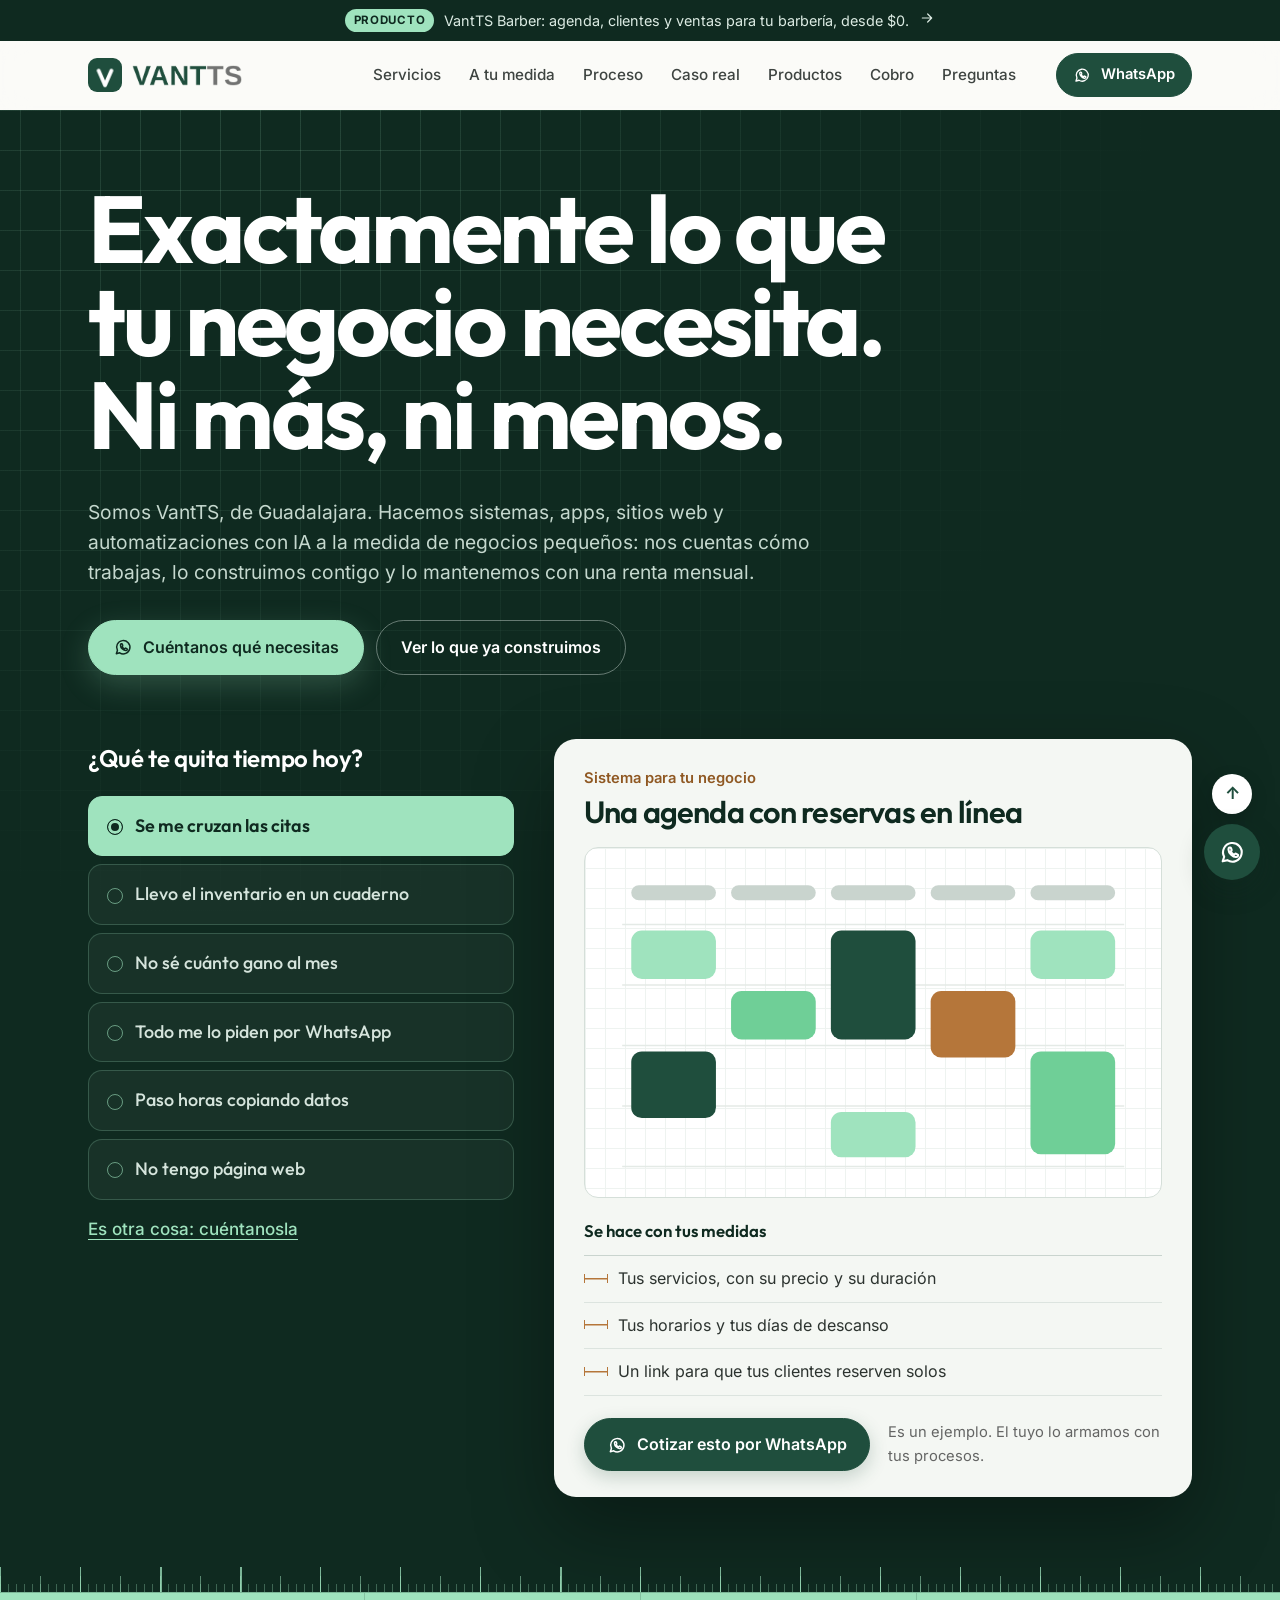
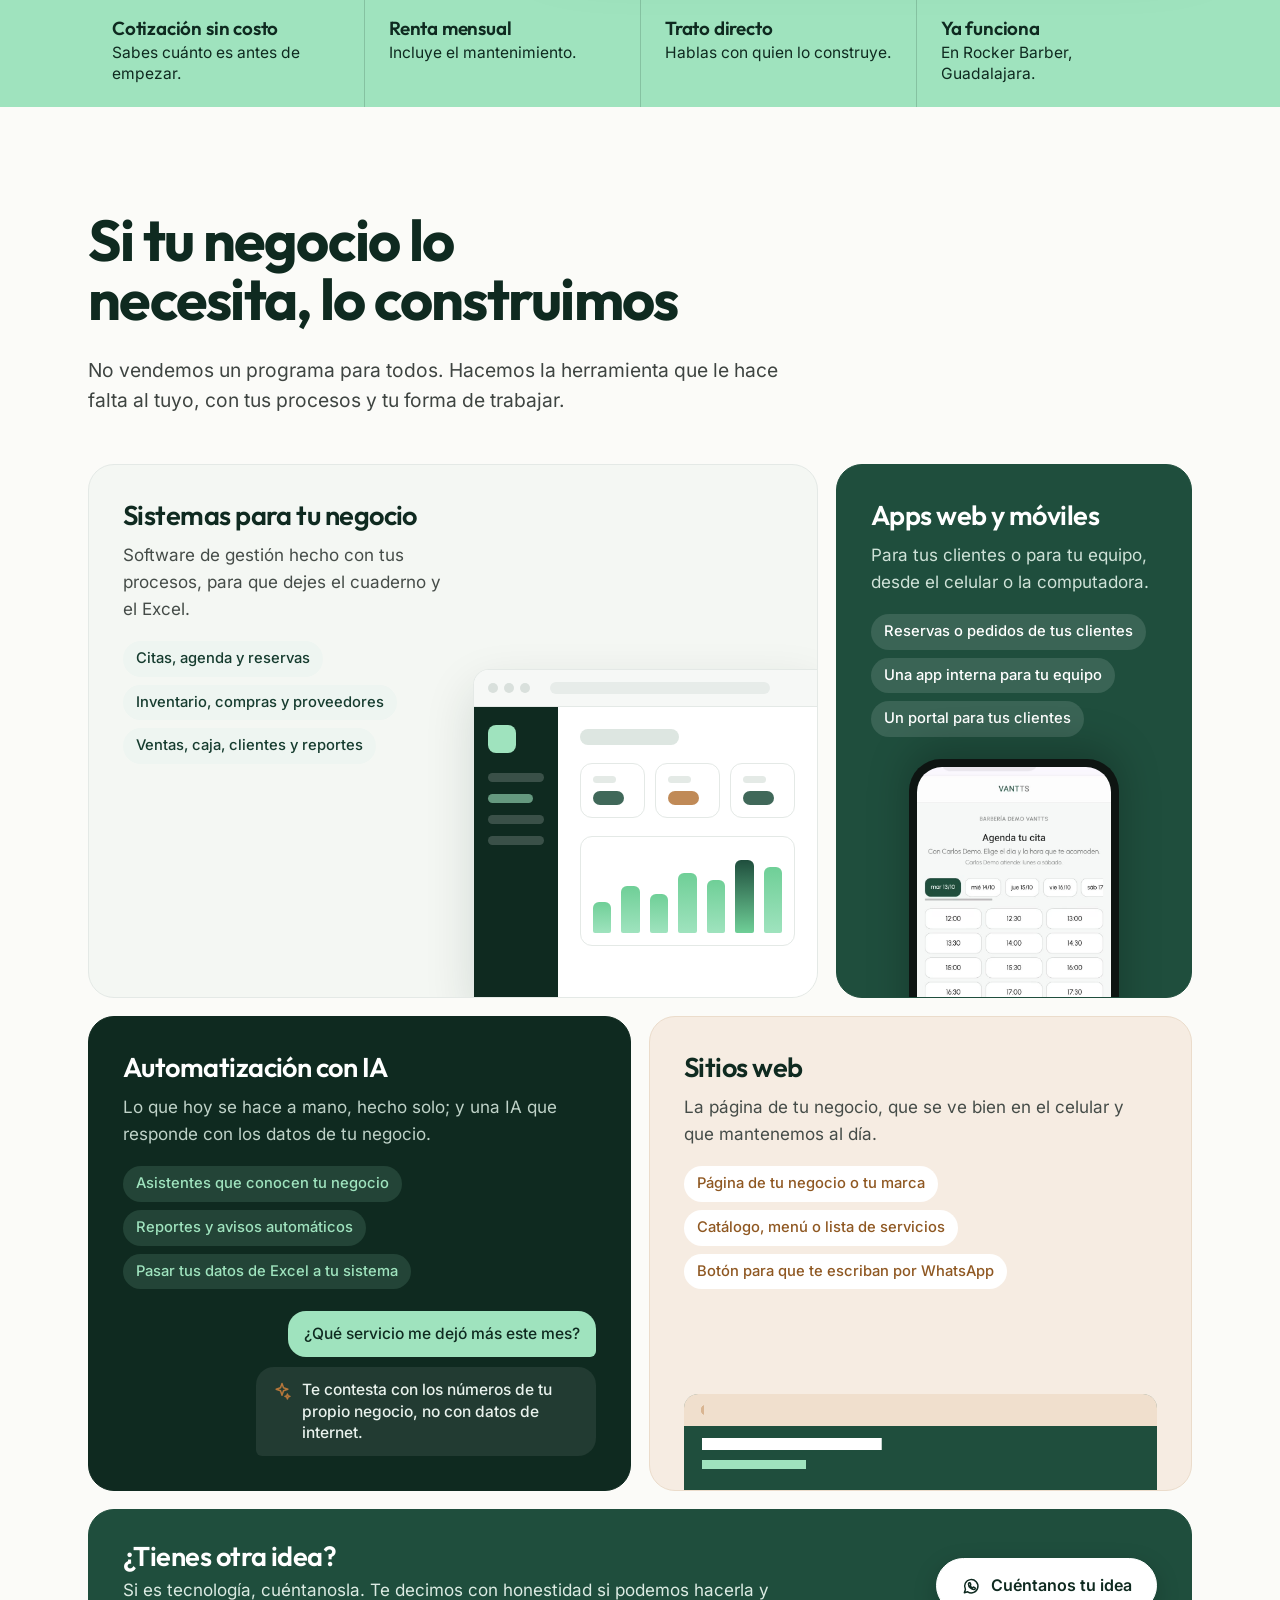
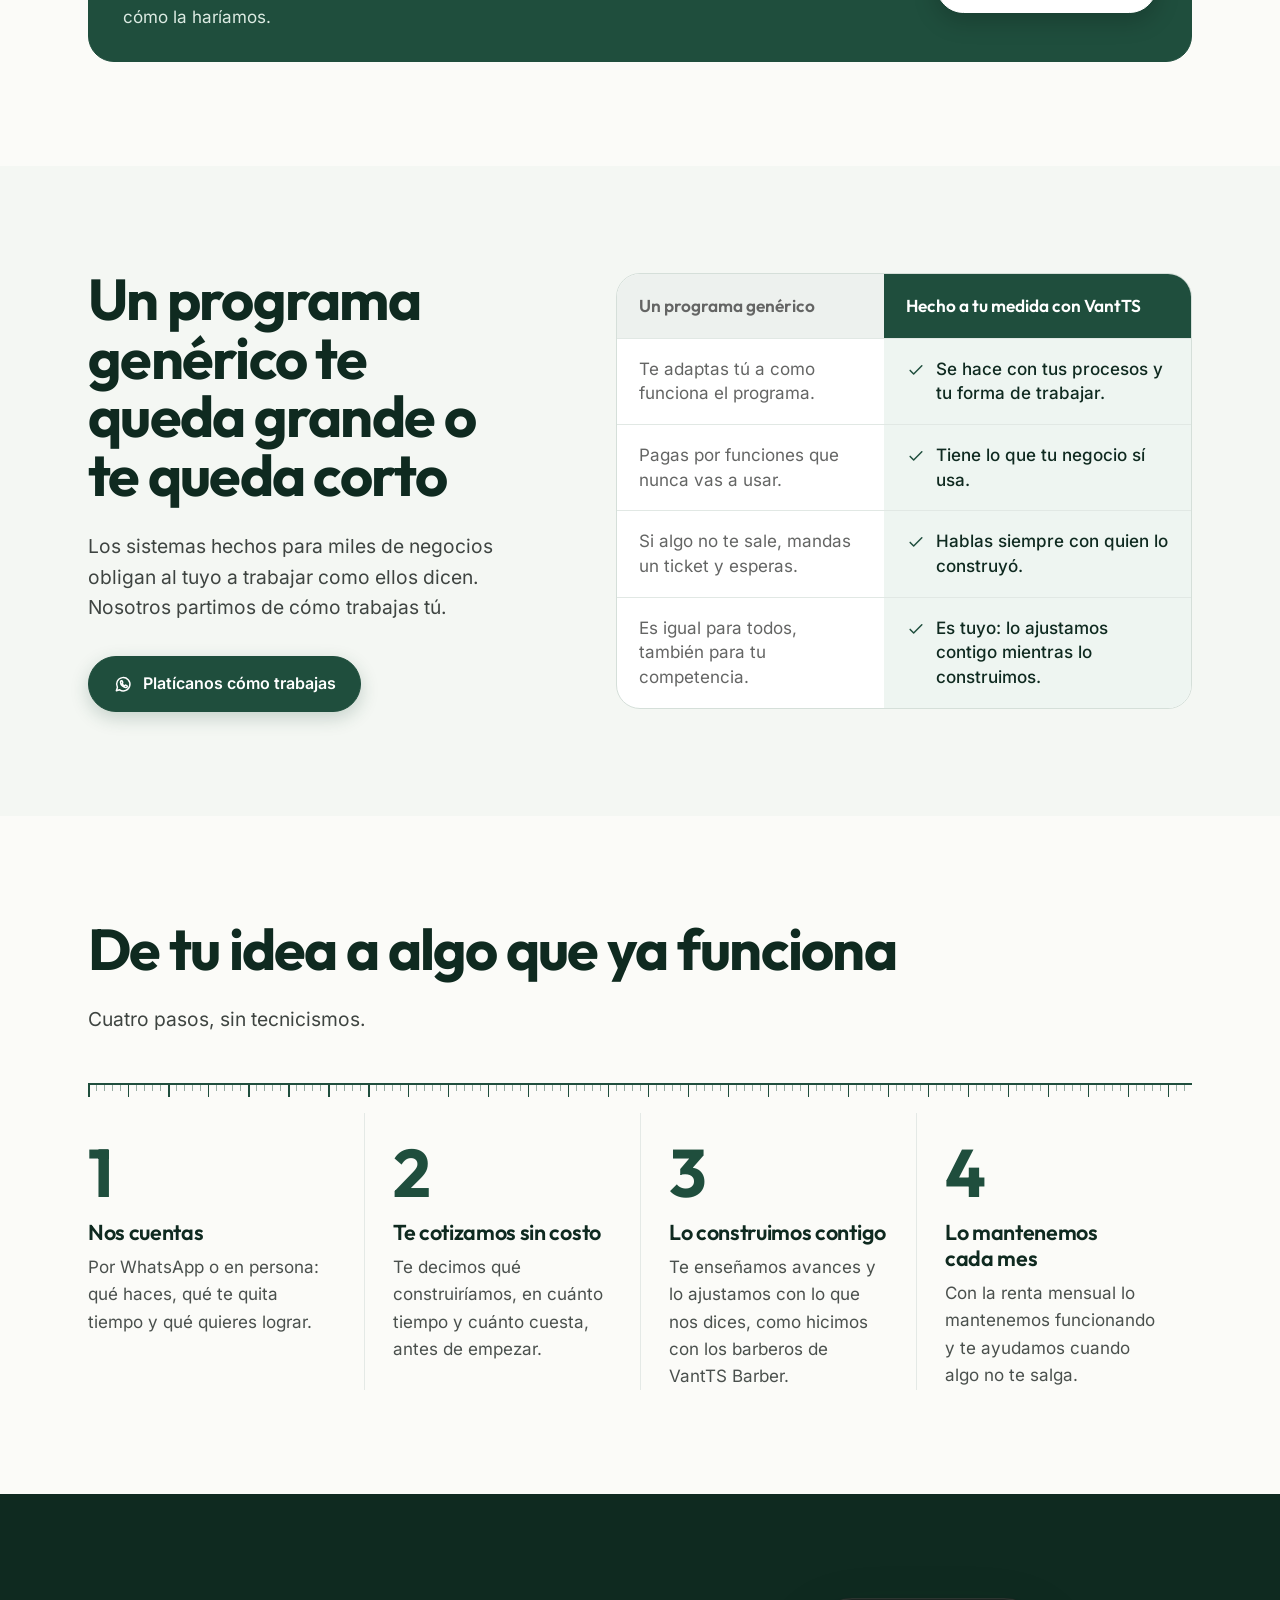
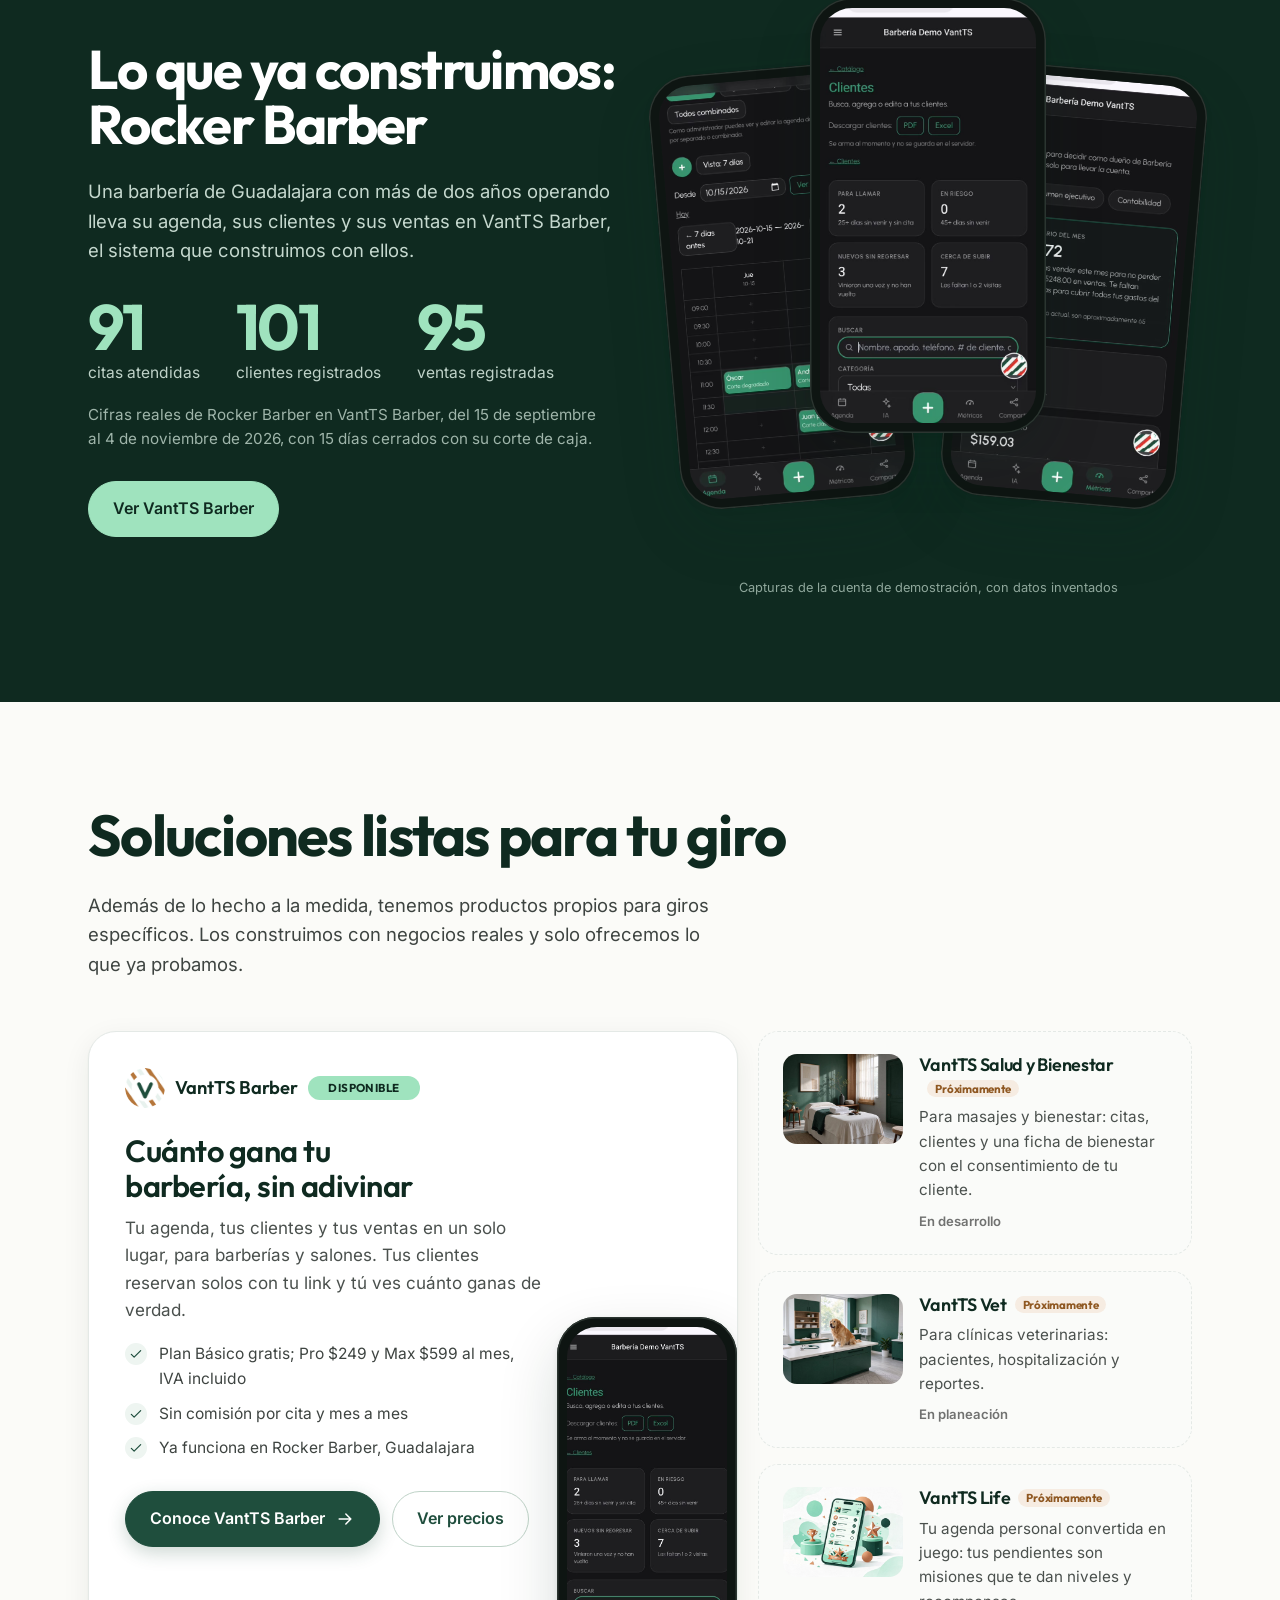
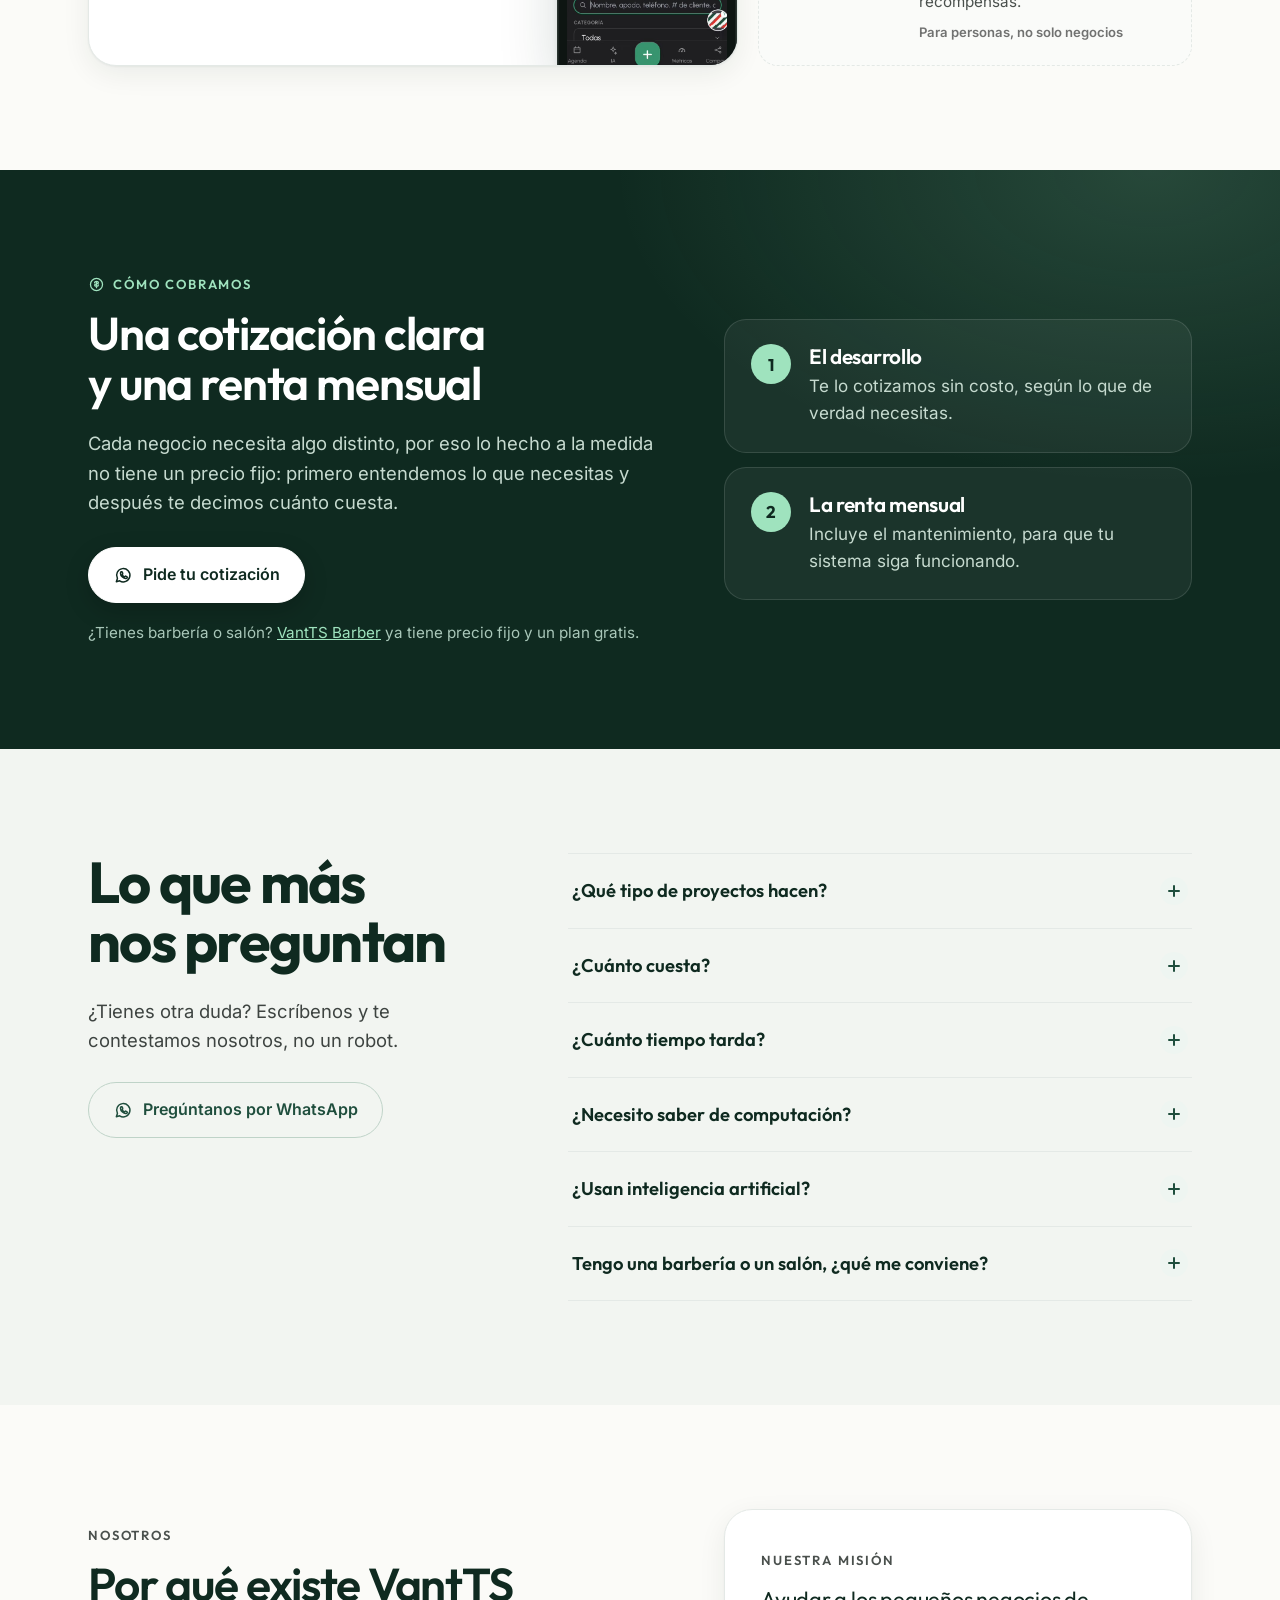
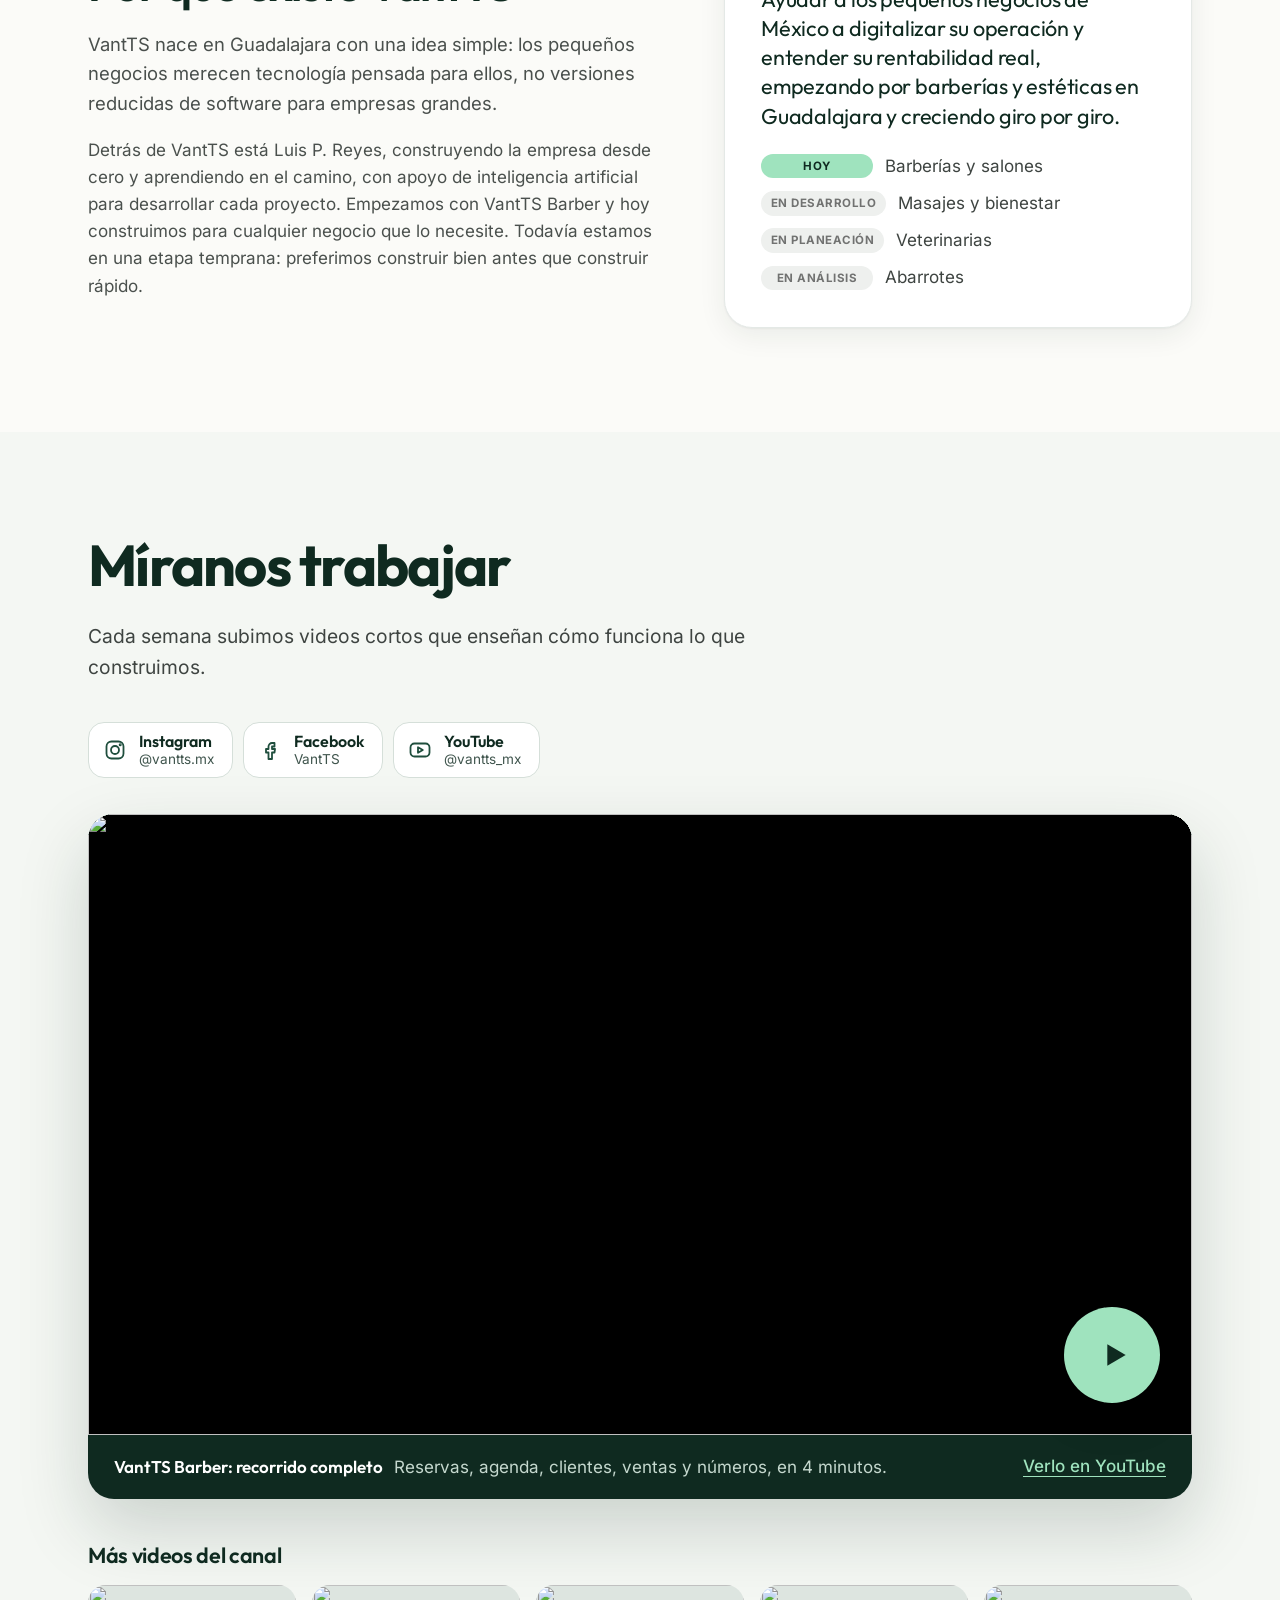
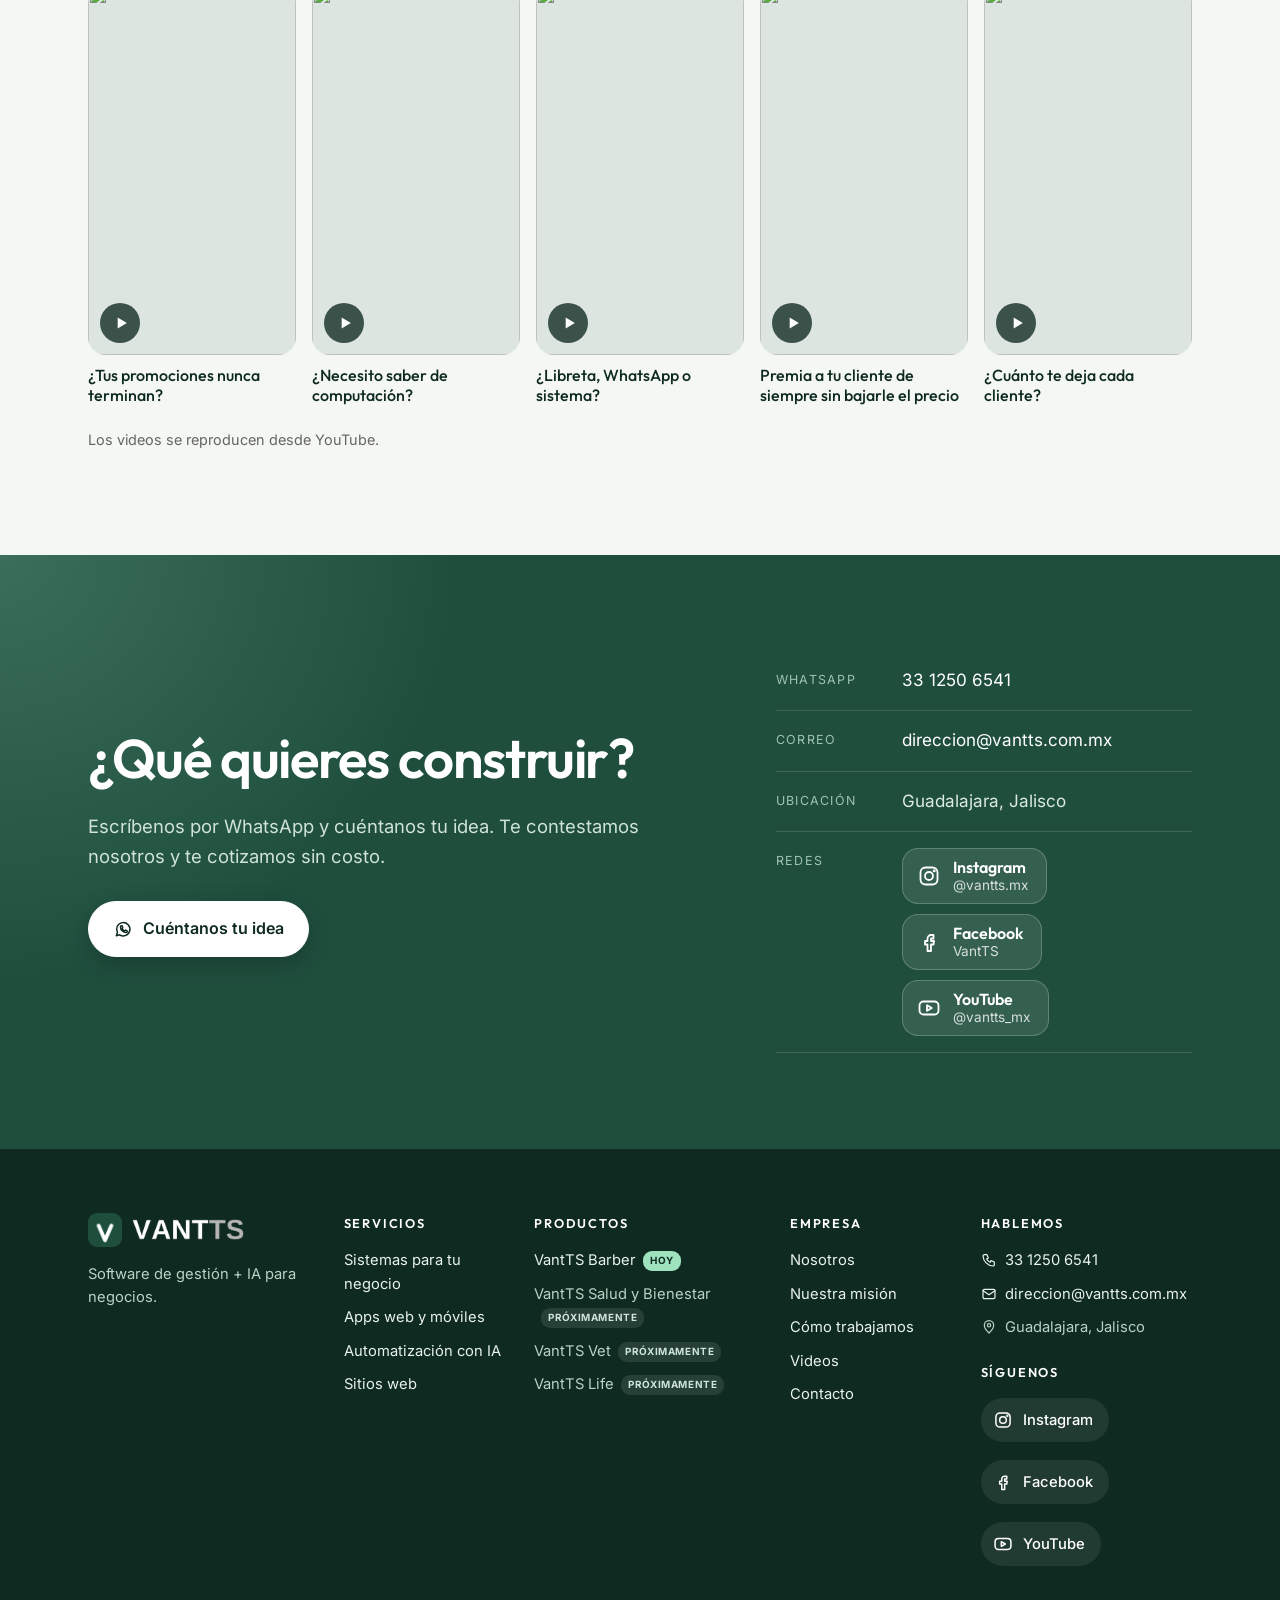
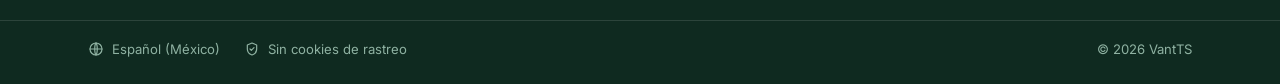
==== commit 4fcc6e78: "Redes mas a la mano y seccion de videos" ====
--- a/index.html
+++ b/index.html
@@ -40,6 +40,11 @@
         <a href="#cobro" data-seccion="cobro">Cobro</a>
         <a href="#preguntas" data-seccion="preguntas">Preguntas</a>
         <a class="nav-wa" href="https://wa.me/523312506541?text=Hola%2C%20vi%20la%20p%C3%A1gina%20de%20VantTS%20y%20quiero%20cotizar%20un%20proyecto" target="_blank" rel="noopener"><svg class="ico" viewBox="0 0 24 24" aria-hidden="true"><path d="M4 20l1.3-3.9A8 8 0 1 1 8 19z"/><path d="M9.2 8.6c.2-.5.5-.5.8-.5h.5c.2 0 .4 0 .5.4l.7 1.6c.1.2 0 .4-.1.6l-.5.6c-.1.1-.2.3 0 .5.6 1 1.4 1.8 2.5 2.4.2.1.4.1.5 0l.6-.7c.2-.2.4-.2.6-.1l1.6.8c.2.1.3.2.3.4 0 .9-.6 1.6-1.6 1.7-1 .1-2.6-.3-4.3-1.9S9 11.1 9 10.1c0-.6.1-1.1.2-1.5z"/></svg><span>Cuéntanos tu idea</span></a>
+        <div class="nav-redes">
+          <a href="https://www.instagram.com/vantts.mx/" target="_blank" rel="noopener" aria-label="Instagram de VantTS"><svg class="pie-ico" viewBox="0 0 24 24" aria-hidden="true"><rect x="3.5" y="3.5" width="17" height="17" rx="5"/><circle cx="12" cy="12" r="4"/><circle cx="17.2" cy="6.8" r="0.6"/></svg></a>
+          <a href="https://www.facebook.com/profile.php?id=61595384815178" target="_blank" rel="noopener" aria-label="Facebook de VantTS"><svg class="pie-ico" viewBox="0 0 24 24" aria-hidden="true"><path d="M14 8.5h2.5V5H14a3.5 3.5 0 0 0-3.5 3.5V11H8v3.5h2.5V21H14v-6.5h2.5L17 11h-3V9a.5.5 0 0 1 .5-.5z"/></svg></a>
+          <a href="https://www.youtube.com/@vantts_mx" target="_blank" rel="noopener" aria-label="YouTube de VantTS"><svg class="pie-ico" viewBox="0 0 24 24" aria-hidden="true"><rect x="2.5" y="5.5" width="19" height="13" rx="4"/><path d="M10 9.2v5.6l4.8-2.8z"/></svg></a>
+        </div>
     </nav>
     <a class="btn btn-chico nav-cta" href="https://wa.me/523312506541?text=Hola%2C%20vi%20la%20p%C3%A1gina%20de%20VantTS%20y%20quiero%20cotizar%20un%20proyecto" target="_blank" rel="noopener"><svg class="ico" viewBox="0 0 24 24" aria-hidden="true"><path d="M4 20l1.3-3.9A8 8 0 1 1 8 19z"/><path d="M9.2 8.6c.2-.5.5-.5.8-.5h.5c.2 0 .4 0 .5.4l.7 1.6c.1.2 0 .4-.1.6l-.5.6c-.1.1-.2.3 0 .5.6 1 1.4 1.8 2.5 2.4.2.1.4.1.5 0l.6-.7c.2-.2.4-.2.6-.1l1.6.8c.2.1.3.2.3.4 0 .9-.6 1.6-1.6 1.7-1 .1-2.6-.3-4.3-1.9S9 11.1 9 10.1c0-.6.1-1.1.2-1.5z"/></svg><span>WhatsApp</span></a>
     <button class="nav-boton" id="navBoton" aria-label="Abrir menú" aria-expanded="false" aria-controls="navLinks"><span></span><span></span><span></span></button>
@@ -387,6 +392,38 @@
     </div>
   </section>
 
+  <section class="seccion seccion-videos" id="videos" aria-label="Videos">
+    <div class="contenedor">
+      <div class="videos-cab">
+        <div class="titular">
+          <h2>Míranos trabajar</h2>
+          <p class="lead">Cada semana subimos videos cortos que enseñan cómo funciona lo que construimos.</p>
+        </div>
+        <span class="redes-botones redes-seguir"><a class="red-btn" href="https://www.instagram.com/vantts.mx/" target="_blank" rel="noopener"><svg class="pie-ico" viewBox="0 0 24 24" aria-hidden="true"><rect x="3.5" y="3.5" width="17" height="17" rx="5"/><circle cx="12" cy="12" r="4"/><circle cx="17.2" cy="6.8" r="0.6"/></svg><span class="red-txt"><strong>Instagram</strong><small>@vantts.mx</small></span></a><a class="red-btn" href="https://www.facebook.com/profile.php?id=61595384815178" target="_blank" rel="noopener"><svg class="pie-ico" viewBox="0 0 24 24" aria-hidden="true"><path d="M14 8.5h2.5V5H14a3.5 3.5 0 0 0-3.5 3.5V11H8v3.5h2.5V21H14v-6.5h2.5L17 11h-3V9a.5.5 0 0 1 .5-.5z"/></svg><span class="red-txt"><strong>Facebook</strong><small>VantTS</small></span></a><a class="red-btn" href="https://www.youtube.com/@vantts_mx" target="_blank" rel="noopener"><svg class="pie-ico" viewBox="0 0 24 24" aria-hidden="true"><rect x="2.5" y="5.5" width="19" height="13" rx="4"/><path d="M10 9.2v5.6l4.8-2.8z"/></svg><span class="red-txt"><strong>YouTube</strong><small>@vantts_mx</small></span></a></span>
+      </div>
+      <div class="video-grande">
+        <button class="video-marco" type="button" data-video="Hfk7_W_kYxg" aria-label="Reproducir el video: VantTS Barber: recorrido completo">
+          <img src="https://i.ytimg.com/vi/Hfk7_W_kYxg/maxresdefault.jpg" alt="" loading="lazy" width="1280" height="720">
+          <span class="video-play"><svg class="ico-play" viewBox="0 0 24 24" aria-hidden="true"><path d="M8 5.5v13l11-6.5z" fill="currentColor"/></svg></span>
+        </button>
+        <div class="video-pie">
+          <p><strong>VantTS Barber: recorrido completo</strong> Reservas, agenda, clientes, ventas y números, en 4 minutos.</p>
+          <a href="https://www.youtube.com/watch?v=Hfk7_W_kYxg" target="_blank" rel="noopener">Verlo en YouTube</a>
+        </div>
+      </div>
+      <h3 class="cortos-t">Más videos del canal</h3>
+      <div class="cortos" id="cortos" data-principal="Hfk7_W_kYxg">
+        <a class="corto" href="https://www.youtube.com/shorts/KvO64n-xFEs" target="_blank" rel="noopener"><span class="corto-img"><img src="https://i.ytimg.com/vi/KvO64n-xFEs/oar2.jpg" alt="" loading="lazy" width="270" height="480"><svg class="ico-play" viewBox="0 0 24 24" aria-hidden="true"><path d="M8 5.5v13l11-6.5z" fill="currentColor"/></svg></span><span class="corto-titulo">¿Cuántos clientes dejaron de venir?</span></a>
+        <a class="corto" href="https://www.youtube.com/shorts/LNh_C0iEz4s" target="_blank" rel="noopener"><span class="corto-img"><img src="https://i.ytimg.com/vi/LNh_C0iEz4s/oar2.jpg" alt="" loading="lazy" width="270" height="480"><svg class="ico-play" viewBox="0 0 24 24" aria-hidden="true"><path d="M8 5.5v13l11-6.5z" fill="currentColor"/></svg></span><span class="corto-titulo">¿Cuánto cuesta VantTS Barber?</span></a>
+        <a class="corto" href="https://www.youtube.com/shorts/dEA8MPnvyws" target="_blank" rel="noopener"><span class="corto-img"><img src="https://i.ytimg.com/vi/dEA8MPnvyws/oar2.jpg" alt="" loading="lazy" width="270" height="480"><svg class="ico-play" viewBox="0 0 24 24" aria-hidden="true"><path d="M8 5.5v13l11-6.5z" fill="currentColor"/></svg></span><span class="corto-titulo">¿Sabes cuánto te dejan las propinas al mes?</span></a>
+        <a class="corto" href="https://www.youtube.com/shorts/dORQZfOCnmo" target="_blank" rel="noopener"><span class="corto-img"><img src="https://i.ytimg.com/vi/dORQZfOCnmo/oar2.jpg" alt="" loading="lazy" width="270" height="480"><svg class="ico-play" viewBox="0 0 24 24" aria-hidden="true"><path d="M8 5.5v13l11-6.5z" fill="currentColor"/></svg></span><span class="corto-titulo">¿Necesito saber de computación?</span></a>
+        <a class="corto" href="https://www.youtube.com/shorts/LzIe4-YZcgI" target="_blank" rel="noopener"><span class="corto-img"><img src="https://i.ytimg.com/vi/LzIe4-YZcgI/oar2.jpg" alt="" loading="lazy" width="270" height="480"><svg class="ico-play" viewBox="0 0 24 24" aria-hidden="true"><path d="M8 5.5v13l11-6.5z" fill="currentColor"/></svg></span><span class="corto-titulo">Cuánto llevas vendido, en un vistazo</span></a>
+      </div>
+      <p class="videos-nota">Los videos se reproducen desde YouTube.</p>
+      <script type="application/json" id="videos-respaldo">[{"id": "KvO64n-xFEs", "titulo": "¿Cuántos clientes dejaron de venir?", "corto": true}, {"id": "LNh_C0iEz4s", "titulo": "¿Cuánto cuesta VantTS Barber?", "corto": true}, {"id": "dEA8MPnvyws", "titulo": "¿Sabes cuánto te dejan las propinas al mes?", "corto": true}, {"id": "dORQZfOCnmo", "titulo": "¿Necesito saber de computación?", "corto": true}, {"id": "LzIe4-YZcgI", "titulo": "Cuánto llevas vendido, en un vistazo", "corto": true}, {"id": "wzqIZqbkTpk", "titulo": "3 señales de que tu barbería ya necesita un sistema", "corto": true}, {"id": "LnirnUByDZQ", "titulo": "¿Quién te deja plantado más seguido?", "corto": true}, {"id": "7VuPgBADqqk", "titulo": "Premia a tu cliente de siempre sin bajarle el precio", "corto": true}, {"id": "JCXFwfG888g", "titulo": "El historial de cada cliente", "corto": true}, {"id": "lbA4Vryk9zM", "titulo": "¿Libreta, WhatsApp o sistema?", "corto": true}, {"id": "d1mF7J1AXH8", "titulo": "¿Mis clientes son míos?", "corto": true}, {"id": "WxHr8bLtx3Q", "titulo": "¿Tus promociones nunca terminan?", "corto": true}, {"id": "UeftotPC27Y", "titulo": "¿Cuánto te deja cada cliente?", "corto": true}, {"id": "Z83QYJhwwzY", "titulo": "Tus servicios y precios en un solo lugar", "corto": true}]</script>
+    </div>
+  </section>
+
   <section class="cierre" id="contacto" aria-label="Contacto">
     <div class="contenedor cierre-grid">
       <div>
@@ -398,7 +435,7 @@
         <li><span class="etiqueta">WhatsApp</span><a href="https://wa.me/523312506541?text=Hola%2C%20vi%20la%20p%C3%A1gina%20de%20VantTS%20y%20quiero%20cotizar%20un%20proyecto" target="_blank" rel="noopener">33 1250 6541</a></li>
         <li><span class="etiqueta">Correo</span><a href="mailto:direccion@vantts.com.mx">direccion@vantts.com.mx</a></li>
         <li><span class="etiqueta">Ubicación</span>Guadalajara, Jalisco</li>
-        <li><span class="etiqueta">Redes</span><span><a href="https://www.instagram.com/vantts.mx/" target="_blank" rel="noopener">Instagram</a> · <a href="https://www.facebook.com/profile.php?id=61595384815178" target="_blank" rel="noopener">Facebook</a> · <a href="https://www.youtube.com/@vantts_mx" target="_blank" rel="noopener">YouTube</a></span></li>
+        <li class="contacto-redes"><span class="etiqueta">Redes</span><span class="redes-botones"><a class="red-btn" href="https://www.instagram.com/vantts.mx/" target="_blank" rel="noopener"><svg class="pie-ico" viewBox="0 0 24 24" aria-hidden="true"><rect x="3.5" y="3.5" width="17" height="17" rx="5"/><circle cx="12" cy="12" r="4"/><circle cx="17.2" cy="6.8" r="0.6"/></svg><span class="red-txt"><strong>Instagram</strong><small>@vantts.mx</small></span></a><a class="red-btn" href="https://www.facebook.com/profile.php?id=61595384815178" target="_blank" rel="noopener"><svg class="pie-ico" viewBox="0 0 24 24" aria-hidden="true"><path d="M14 8.5h2.5V5H14a3.5 3.5 0 0 0-3.5 3.5V11H8v3.5h2.5V21H14v-6.5h2.5L17 11h-3V9a.5.5 0 0 1 .5-.5z"/></svg><span class="red-txt"><strong>Facebook</strong><small>VantTS</small></span></a><a class="red-btn" href="https://www.youtube.com/@vantts_mx" target="_blank" rel="noopener"><svg class="pie-ico" viewBox="0 0 24 24" aria-hidden="true"><rect x="2.5" y="5.5" width="19" height="13" rx="4"/><path d="M10 9.2v5.6l4.8-2.8z"/></svg><span class="red-txt"><strong>YouTube</strong><small>@vantts_mx</small></span></a></span></li>
       </ul>
     </div>
   </section>
@@ -435,6 +472,7 @@
         <li><a href="#nosotros">Nosotros</a></li>
         <li><a href="#mision">Nuestra misión</a></li>
         <li><a href="#proceso">Cómo trabajamos</a></li>
+        <li><a href="#videos">Videos</a></li>
         <li><a href="#contacto">Contacto</a></li>
       </ul>
     </div>
@@ -447,9 +485,9 @@
       </ul>
       <h4 class="pie-sub">Síguenos</h4>
       <ul class="pie-redes">
-        <li><a href="https://www.instagram.com/vantts.mx/" target="_blank" rel="noopener" aria-label="Instagram"><svg class="pie-ico" viewBox="0 0 24 24" aria-hidden="true"><rect x="3.5" y="3.5" width="17" height="17" rx="5"/><circle cx="12" cy="12" r="4"/><circle cx="17.2" cy="6.8" r="0.6"/></svg></a></li>
-        <li><a href="https://www.facebook.com/profile.php?id=61595384815178" target="_blank" rel="noopener" aria-label="Facebook"><svg class="pie-ico" viewBox="0 0 24 24" aria-hidden="true"><path d="M14 8.5h2.5V5H14a3.5 3.5 0 0 0-3.5 3.5V11H8v3.5h2.5V21H14v-6.5h2.5L17 11h-3V9a.5.5 0 0 1 .5-.5z"/></svg></a></li>
-        <li><a href="https://www.youtube.com/@vantts_mx" target="_blank" rel="noopener" aria-label="YouTube"><svg class="pie-ico" viewBox="0 0 24 24" aria-hidden="true"><rect x="2.5" y="5.5" width="19" height="13" rx="4"/><path d="M10 9.2v5.6l4.8-2.8z"/></svg></a></li>
+        <li><a href="https://www.instagram.com/vantts.mx/" target="_blank" rel="noopener"><svg class="pie-ico" viewBox="0 0 24 24" aria-hidden="true"><rect x="3.5" y="3.5" width="17" height="17" rx="5"/><circle cx="12" cy="12" r="4"/><circle cx="17.2" cy="6.8" r="0.6"/></svg><span>Instagram</span></a></li>
+        <li><a href="https://www.facebook.com/profile.php?id=61595384815178" target="_blank" rel="noopener"><svg class="pie-ico" viewBox="0 0 24 24" aria-hidden="true"><path d="M14 8.5h2.5V5H14a3.5 3.5 0 0 0-3.5 3.5V11H8v3.5h2.5V21H14v-6.5h2.5L17 11h-3V9a.5.5 0 0 1 .5-.5z"/></svg><span>Facebook</span></a></li>
+        <li><a href="https://www.youtube.com/@vantts_mx" target="_blank" rel="noopener"><svg class="pie-ico" viewBox="0 0 24 24" aria-hidden="true"><rect x="2.5" y="5.5" width="19" height="13" rx="4"/><path d="M10 9.2v5.6l4.8-2.8z"/></svg><span>YouTube</span></a></li>
       </ul>
     </div>
   </div>
--- a/assets/style.css
+++ b/assets/style.css
@@ -385,10 +385,10 @@
 .pie-tag { display: inline-block; font-size: 0.62rem; font-weight: 700; letter-spacing: 0.06em; text-transform: uppercase; padding: 2px 7px; border-radius: 9px; margin-left: 7px; background: rgba(255, 255, 255, 0.1); color: #CFE3DA; vertical-align: 1px; white-space: nowrap; }
 .pie-tag.on { background: var(--menta); color: var(--verde-profundo); }
 .pie-ico { width: 16px; height: 16px; vertical-align: -3px; margin-right: 8px; stroke: currentColor; fill: none; stroke-width: 1.8; stroke-linecap: round; stroke-linejoin: round; }
-.pie-redes { display: flex; gap: 10px; }
-.pie-redes a { display: grid; place-items: center; width: 38px; height: 38px; border-radius: 50%; background: rgba(255, 255, 255, 0.08); }
+.pie-redes { display: flex; flex-direction: column; align-items: flex-start; gap: 8px; }
+.pie-redes a { display: inline-flex; align-items: center; gap: 10px; min-height: 44px; padding: 0 16px 0 12px; border-radius: 999px; background: rgba(255, 255, 255, 0.08); color: #fff; font-weight: 500; text-decoration: none; }
 .pie-redes a:hover { background: rgba(255, 255, 255, 0.16); }
-.pie-redes .pie-ico { margin: 0; width: 18px; height: 18px; }
+.pie-redes .pie-ico { margin: 0; width: 20px; height: 20px; }
 .pie-base { border-top: 1px solid rgba(255, 255, 255, 0.12); font-size: 0.82rem; color: #8FB2A2; }
 .pie-base-in { max-width: var(--ancho); margin: 0 auto; padding: 18px 28px 24px 28px; display: flex; flex-wrap: wrap; align-items: center; gap: 10px 24px; }
 .pie-espacio { flex: 1; }
@@ -766,3 +766,20 @@
 /* Fotos de productos "Próximamente" (18 nov 2026; imágenes hechas con IA en Dreamina) */
 .producto-foto { width: 120px; height: 90px; object-fit: cover; border-radius: 14px; display: block; }
 @media (max-width: 600px) { .producto-foto { width: 96px; height: 72px; border-radius: 12px; } }
+
+
+/* ---------- Redes sociales más a la mano (19 nov 2026) ---------- */
+.redes-botones { display: flex; flex-wrap: wrap; gap: 10px; }
+.red-btn { display: inline-flex; align-items: center; gap: 12px; min-height: 56px; padding: 8px 18px 8px 14px; border-radius: 16px; text-decoration: none; background: rgba(255, 255, 255, 0.1); border: 1px solid rgba(255, 255, 255, 0.22); color: #fff; transition: background 0.15s ease, border-color 0.15s ease; }
+.red-btn:hover { background: rgba(255, 255, 255, 0.2); border-color: rgba(255, 255, 255, 0.5); }
+.red-btn .ico, .red-btn .pie-ico { width: 24px; height: 24px; margin: 0; flex: none; }
+.red-txt { display: grid; line-height: 1.2; }
+.red-txt strong { font-family: var(--font-head); font-weight: 600; font-size: 1rem; }
+.red-txt small { font-size: 0.85rem; opacity: 0.8; }
+.contacto-lista .contacto-redes { align-items: start; }
+.nav-redes { display: none; }
+@media (max-width: 920px) {
+  .nav-redes { display: flex; justify-content: center; gap: 14px; margin-top: 14px; padding-top: 14px; border-top: 1px solid var(--borde); }
+  .nav-links .nav-redes a { display: grid; place-items: center; width: 52px; height: 52px; padding: 0; border-radius: 50%; background: var(--verde-suave); color: var(--verde); }
+  .nav-redes .pie-ico { width: 24px; height: 24px; margin: 0; }
+}
--- a/assets/inicio.css
+++ b/assets/inicio.css
@@ -195,6 +195,37 @@
 .encabezado .eyebrow { display: none; }
 .encabezado h2 { font-size: clamp(2.1rem, 4.6vw, 3.6rem); line-height: 1.02; letter-spacing: -0.03em; font-weight: 700; }
 
+/* ---------- Míranos trabajar: videos del canal ---------- */
+.seccion-videos { background: var(--papel); }
+.videos-cab { display: flex; flex-wrap: wrap; align-items: end; justify-content: space-between; gap: 20px 40px; margin-bottom: 36px; }
+.videos-cab .titular { margin: 0; }
+.redes-seguir .red-btn { background: #fff; border-color: #D5DFD9; color: var(--tinta); }
+.redes-seguir .red-btn:hover { background: var(--verde-suave); border-color: var(--verde); }
+.redes-seguir .red-btn .pie-ico { color: var(--verde); }
+.video-grande { border-radius: 26px; overflow: hidden; background: var(--tinta); box-shadow: 0 30px 70px rgba(15, 42, 32, 0.18); }
+.video-marco { display: block; position: relative; width: 100%; aspect-ratio: 16 / 9; padding: 0; border: 0; cursor: pointer; background: #000; }
+.video-marco img { width: 100%; height: 100%; object-fit: cover; display: block; }
+.video-marco iframe { position: absolute; inset: 0; width: 100%; height: 100%; border: 0; }
+.video-play { position: absolute; right: 32px; bottom: 32px; width: 96px; height: 96px; border-radius: 50%; display: grid; place-items: center; background: var(--menta); color: var(--tinta); box-shadow: 0 10px 40px rgba(0, 0, 0, 0.4); transition: transform 0.15s ease; }
+.video-play .ico-play { width: 40px; height: 40px; margin-left: 4px; }
+.video-marco:hover .video-play { transform: scale(1.08); }
+.video-marco:focus-visible { outline: 3px solid var(--menta); outline-offset: -3px; }
+.video-pie { display: flex; flex-wrap: wrap; align-items: center; justify-content: space-between; gap: 8px 24px; padding: 18px 26px; color: #C5D8CE; }
+.video-pie p { margin: 0; }
+.video-pie strong { color: #fff; font-family: var(--font-head); font-weight: 600; margin-right: 6px; }
+.video-pie a { color: var(--menta); font-weight: 500; text-underline-offset: 4px; white-space: nowrap; }
+.cortos-t { font-size: 1.35rem; margin: 44px 0 16px 0; }
+.cortos { display: grid; grid-template-columns: repeat(5, minmax(0, 1fr)); gap: 16px; }
+.corto { display: block; text-decoration: none; color: var(--tinta); }
+.corto-img { display: block; position: relative; aspect-ratio: 9 / 16; border-radius: 18px; overflow: hidden; background: #DDE5E0; }
+.corto-img img { width: 100%; height: 100%; object-fit: cover; display: block; transition: transform 0.25s ease; }
+.corto-img .ico-play { position: absolute; left: 12px; bottom: 12px; width: 40px; height: 40px; padding: 10px 9px 10px 11px; border-radius: 50%; background: rgba(15, 42, 32, 0.78); color: #fff; }
+.corto:hover .corto-img img { transform: scale(1.04); }
+.corto-titulo { display: block; margin-top: 10px; font-family: var(--font-head); font-weight: 500; font-size: 1rem; line-height: 1.3; }
+.corto:hover .corto-titulo { color: var(--verde); }
+.videos-nota { margin: 22px 0 0 0; font-size: 0.9rem; color: var(--gris-texto); }
+@media (prefers-reduced-motion: reduce) { .corto-img img, .video-play { transition: none; } }
+
 /* ---------- Tableta y celular ---------- */
 @media (max-width: 1000px) {
   .medidor, .medida-grid, .caso5 { grid-template-columns: minmax(0, 1fr); }
@@ -208,6 +239,14 @@
   .caso5-celulares .cel-b { margin-left: -100px; }
 }
 @media (max-width: 700px) {
+  .videos-cab { margin-bottom: 26px; }
+  .video-grande { border-radius: 18px; }
+  .video-play { width: 60px; height: 60px; right: 14px; bottom: 14px; }
+  .video-play .ico-play { width: 28px; height: 28px; }
+  .video-pie { padding: 14px 16px; }
+  .cortos { grid-template-columns: none; grid-auto-flow: column; grid-auto-columns: 46%; overflow-x: auto; margin: 0 -18px; padding: 0 18px 6px 18px; scroll-snap-type: x proximity; scrollbar-width: none; }
+  .cortos::-webkit-scrollbar { display: none; }
+  .corto { scroll-snap-align: start; }
   .portada { padding: 44px 0 72px 0; background-size: 32px 32px; }
   .medidor { margin-top: 44px; gap: 22px; }
   .necs { display: flex; flex-wrap: wrap; gap: 8px; }
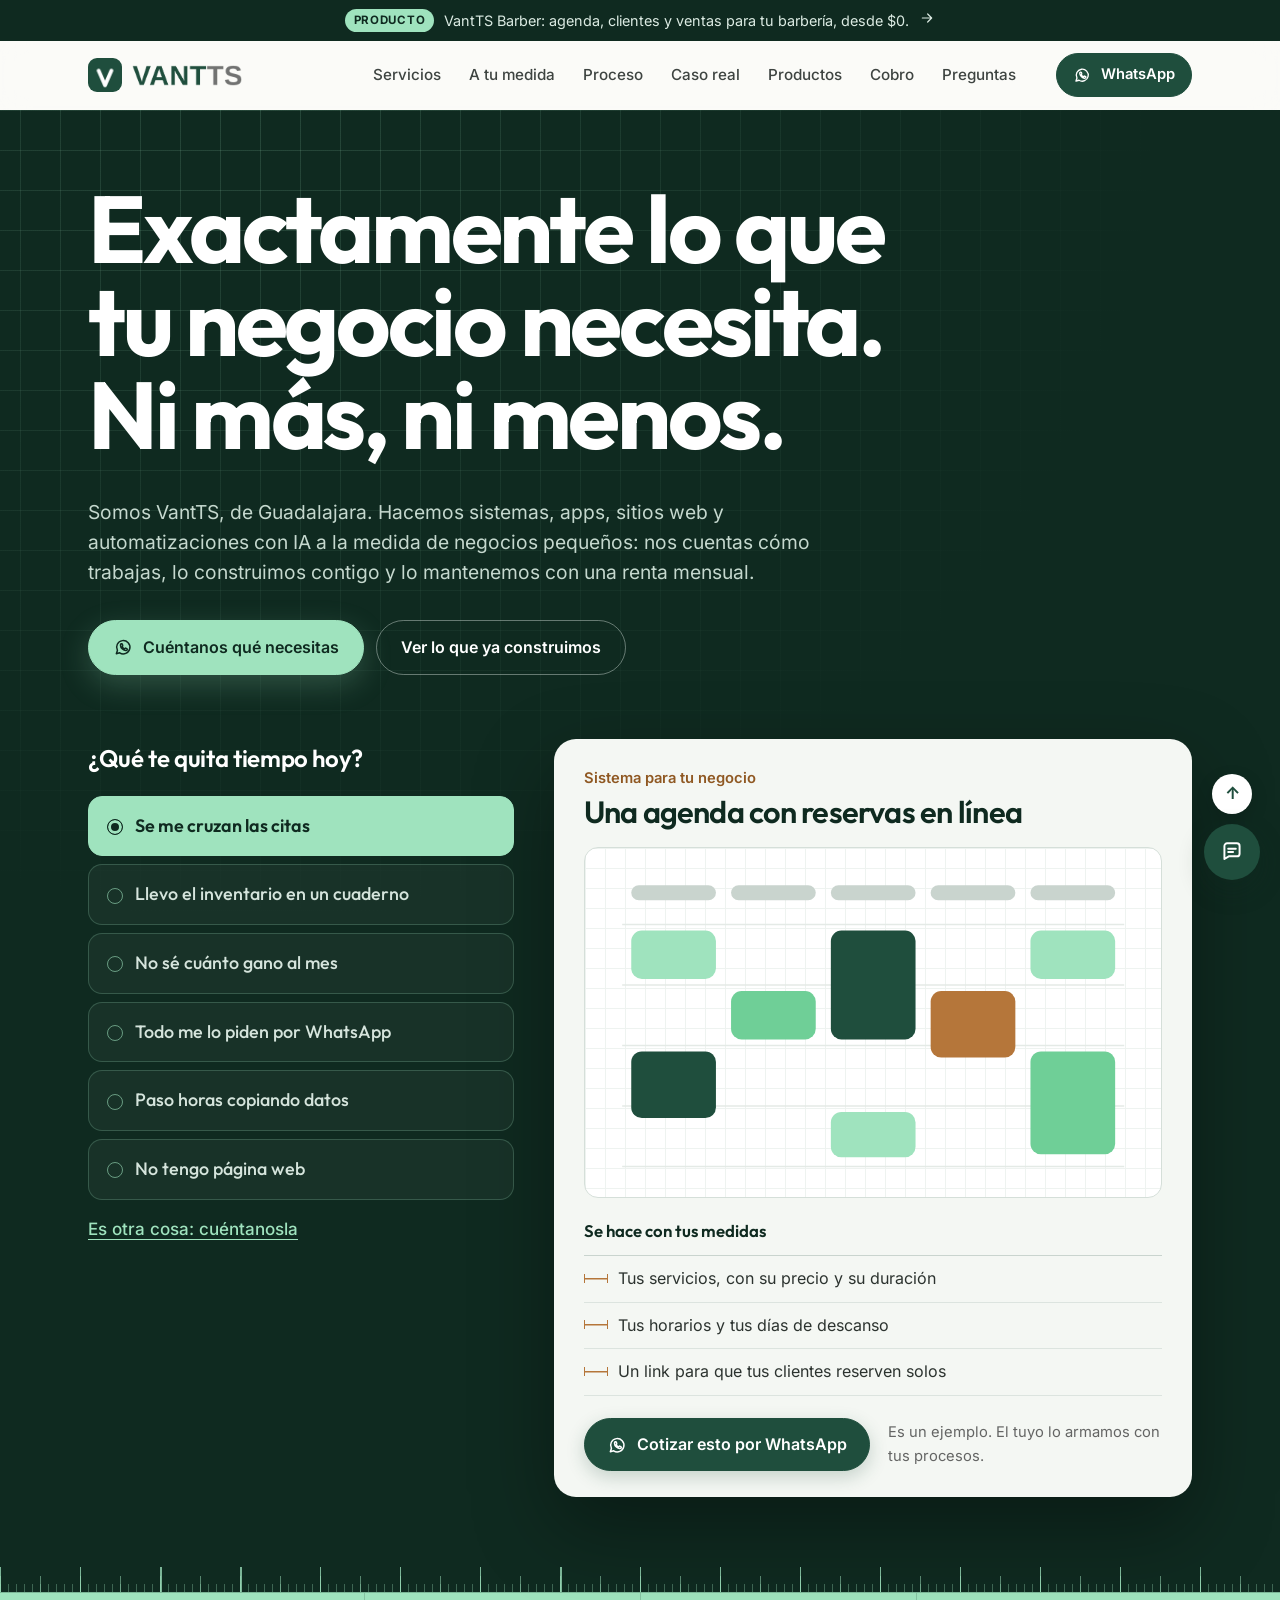
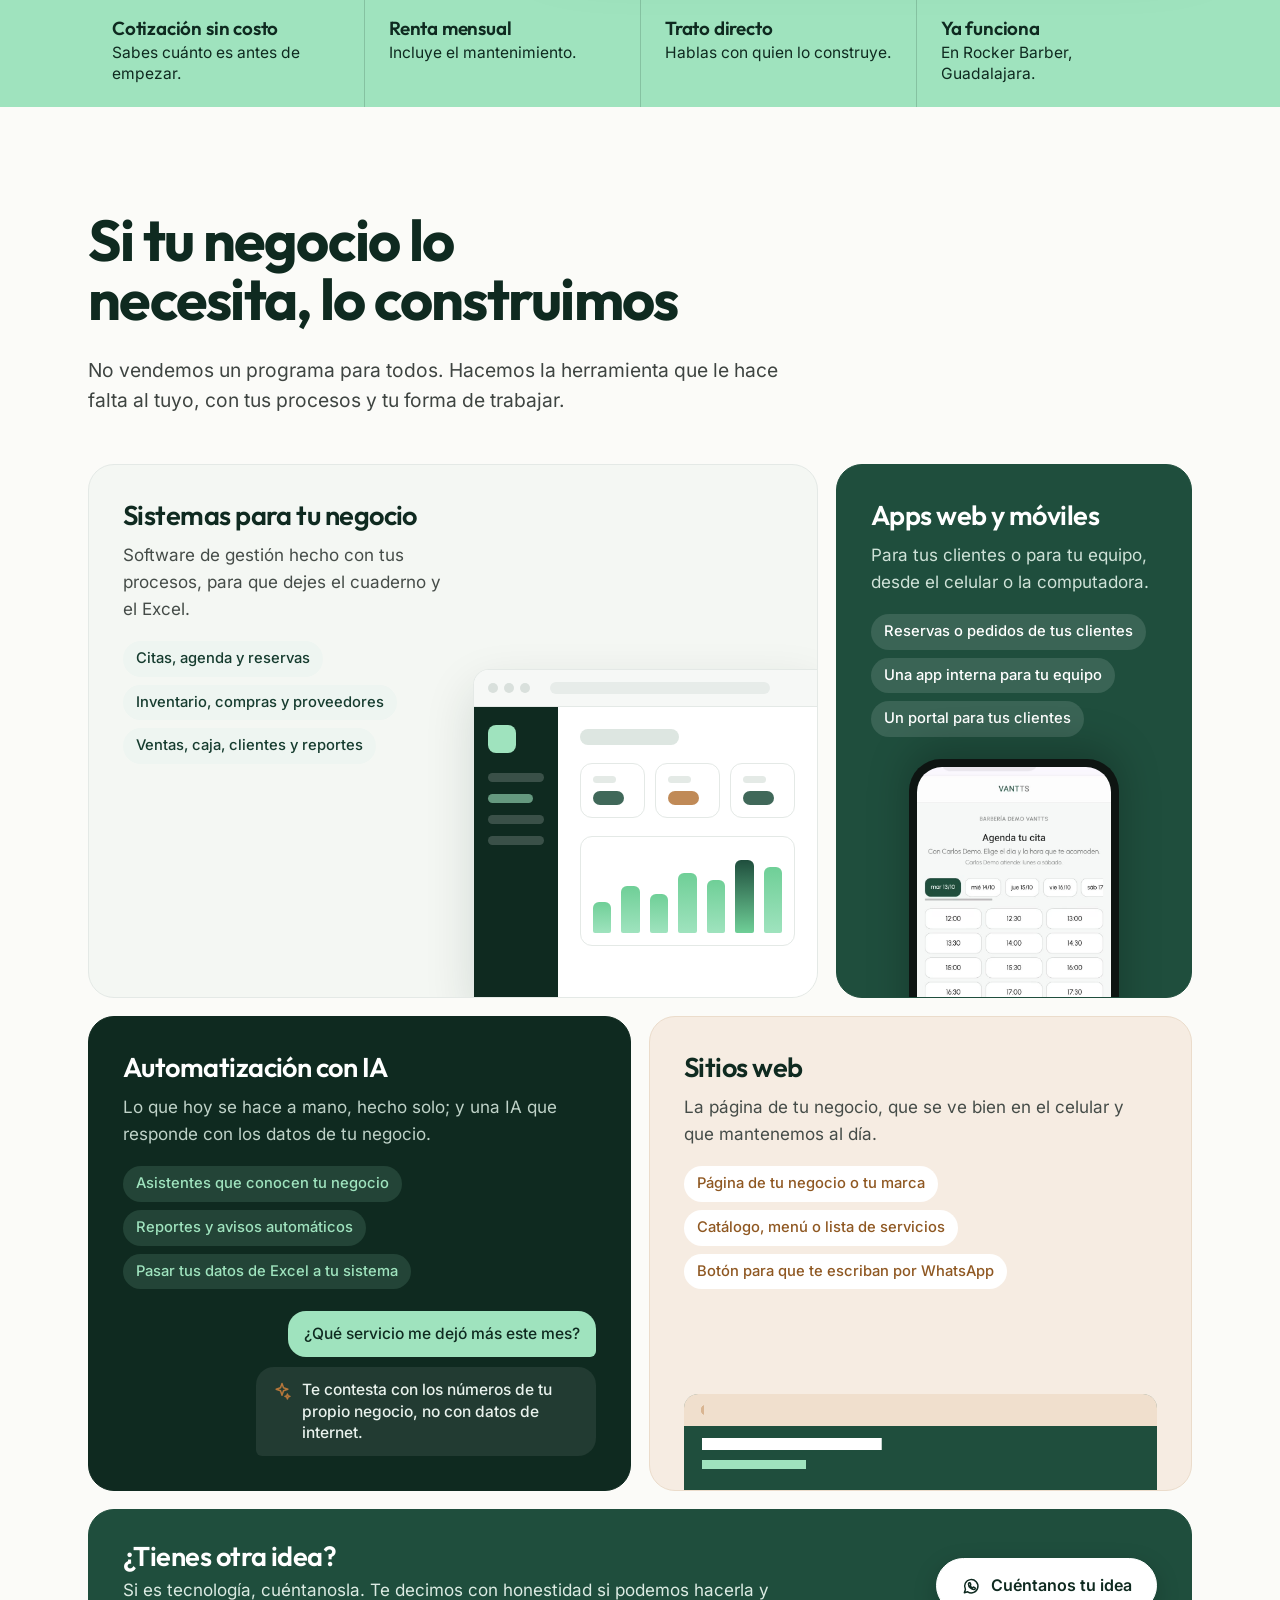
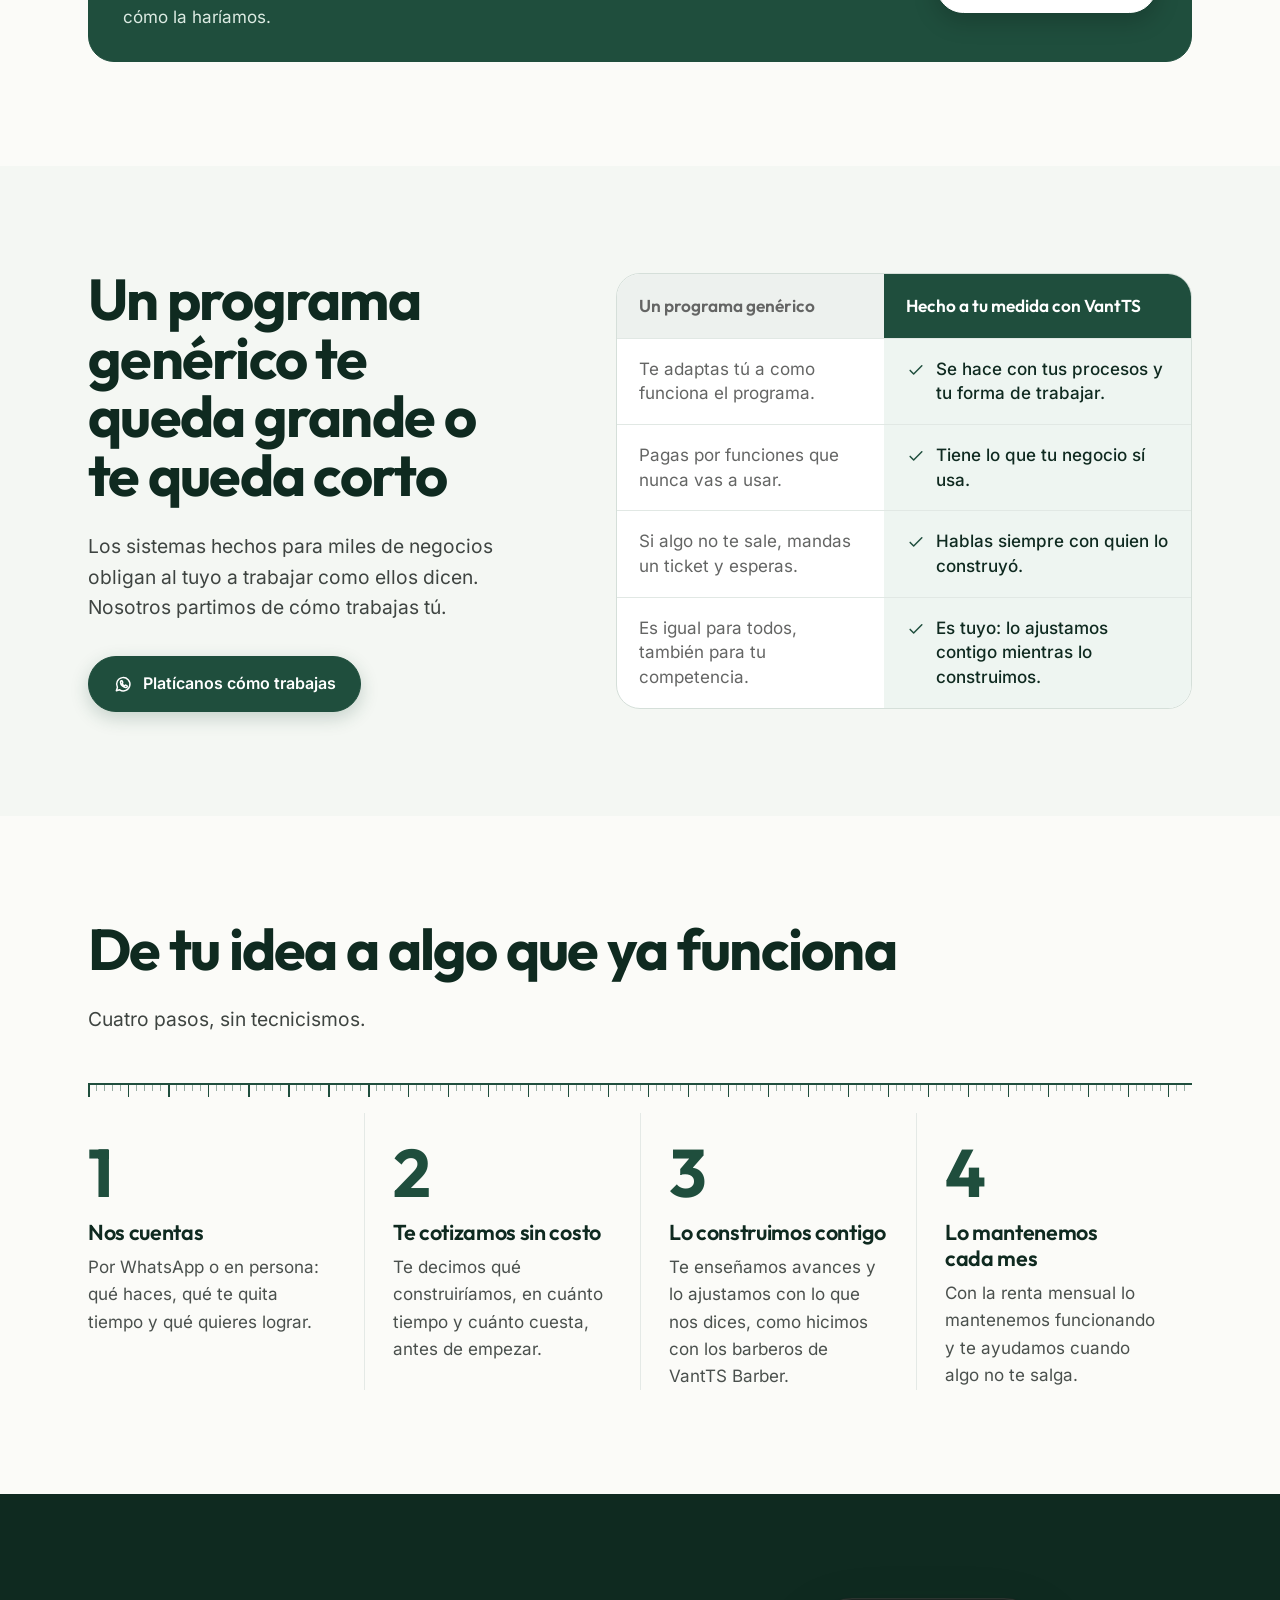
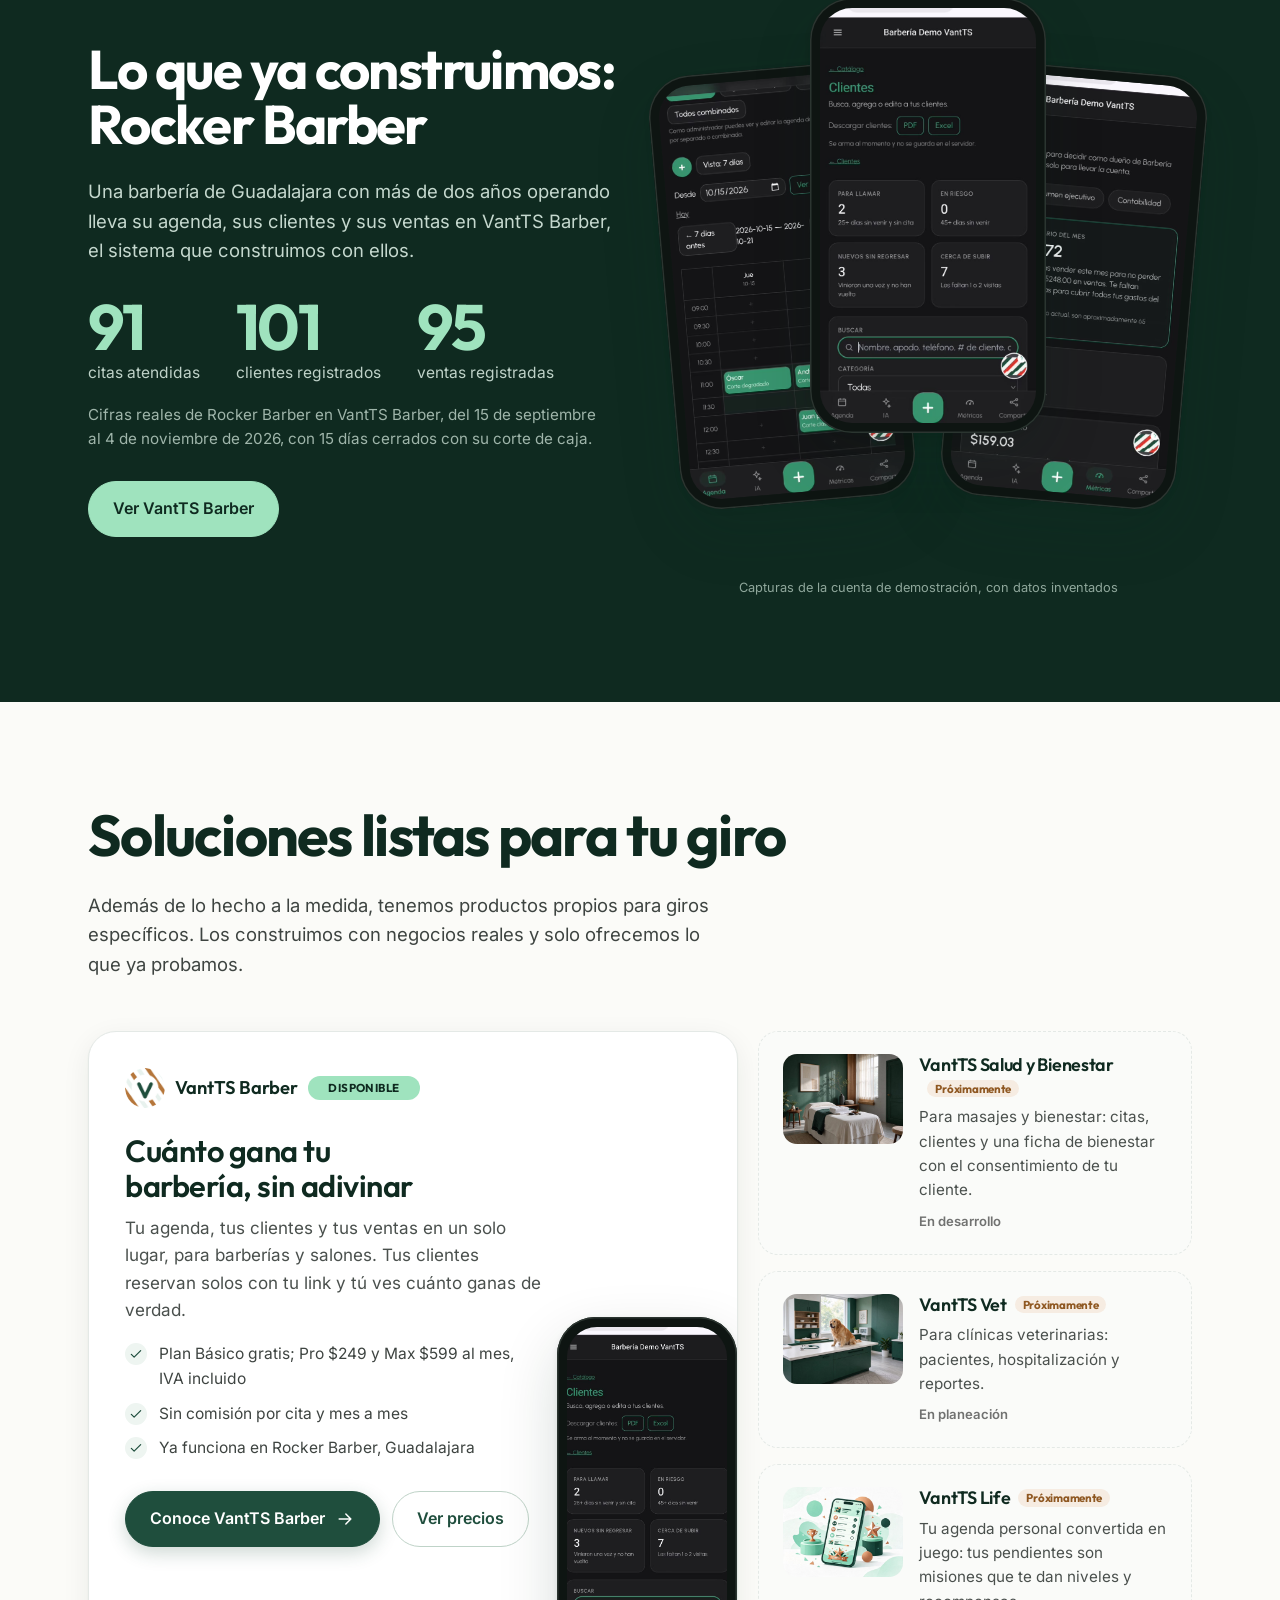
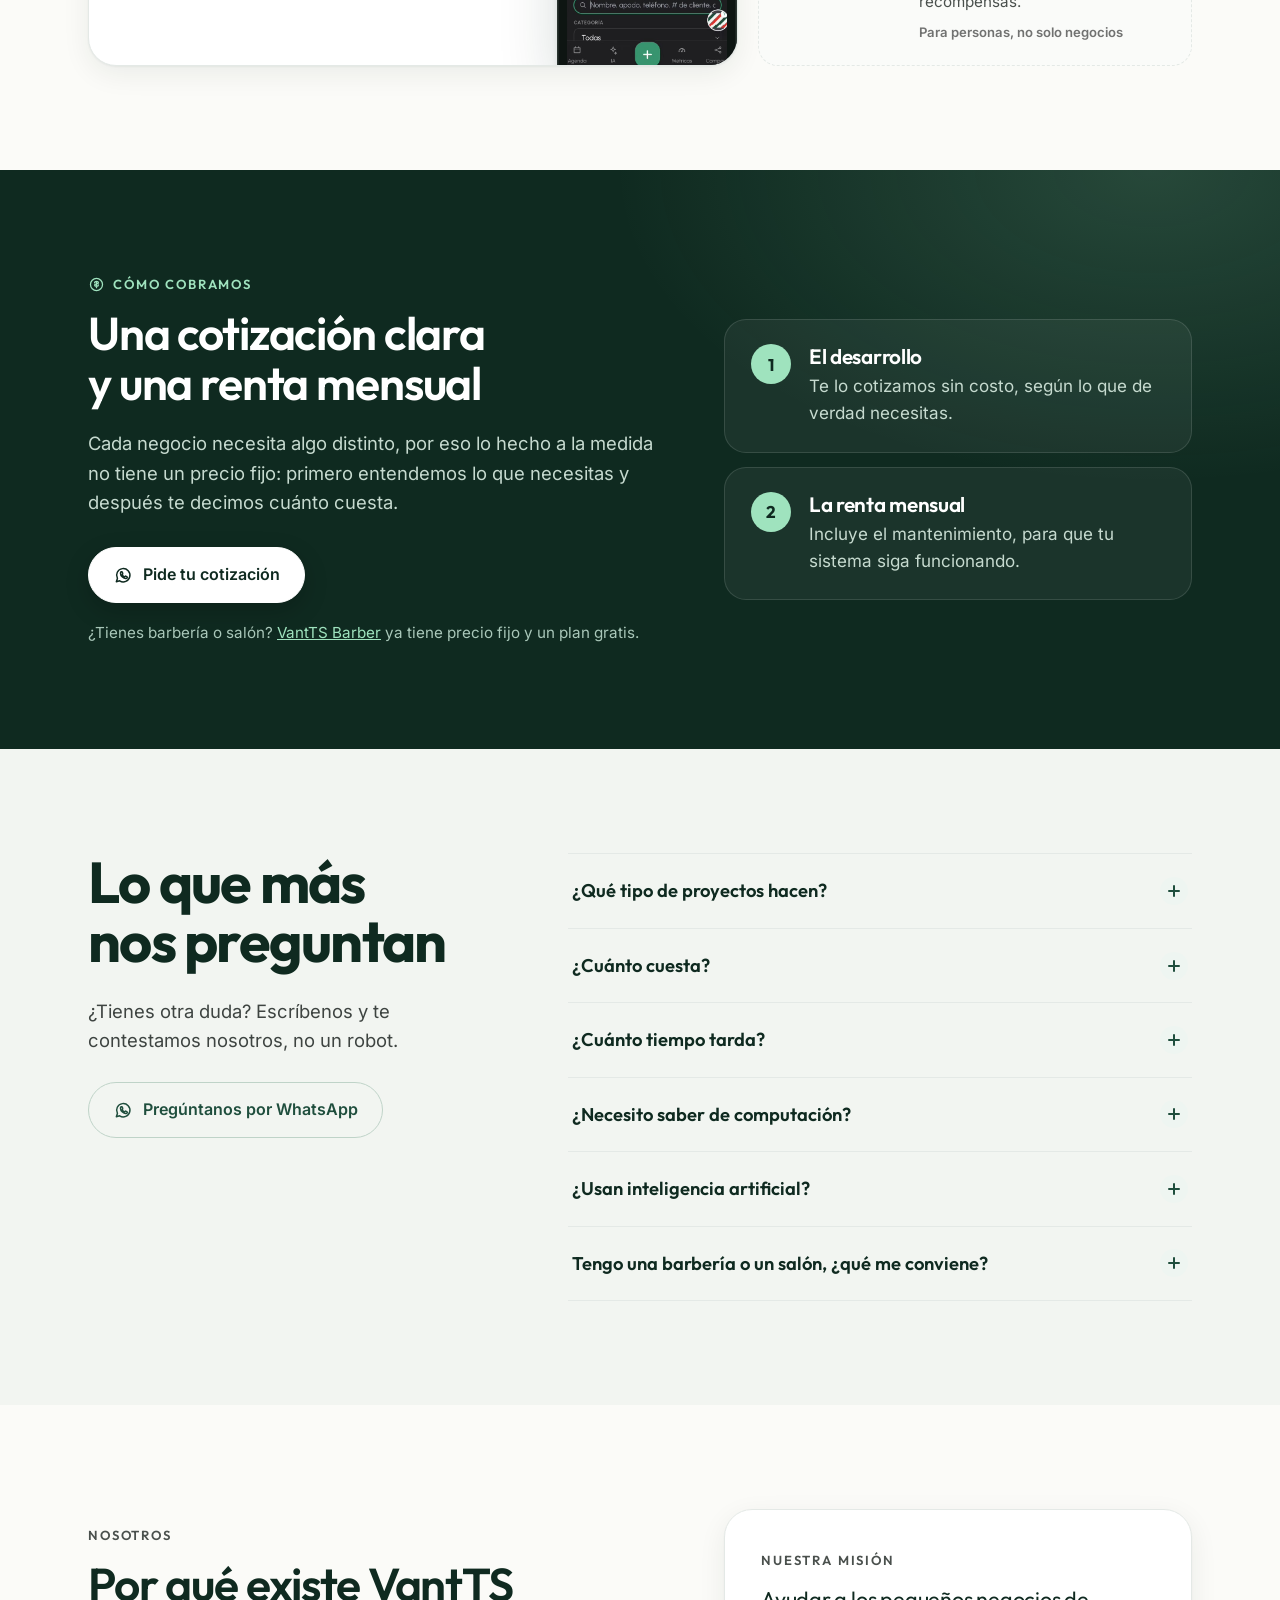
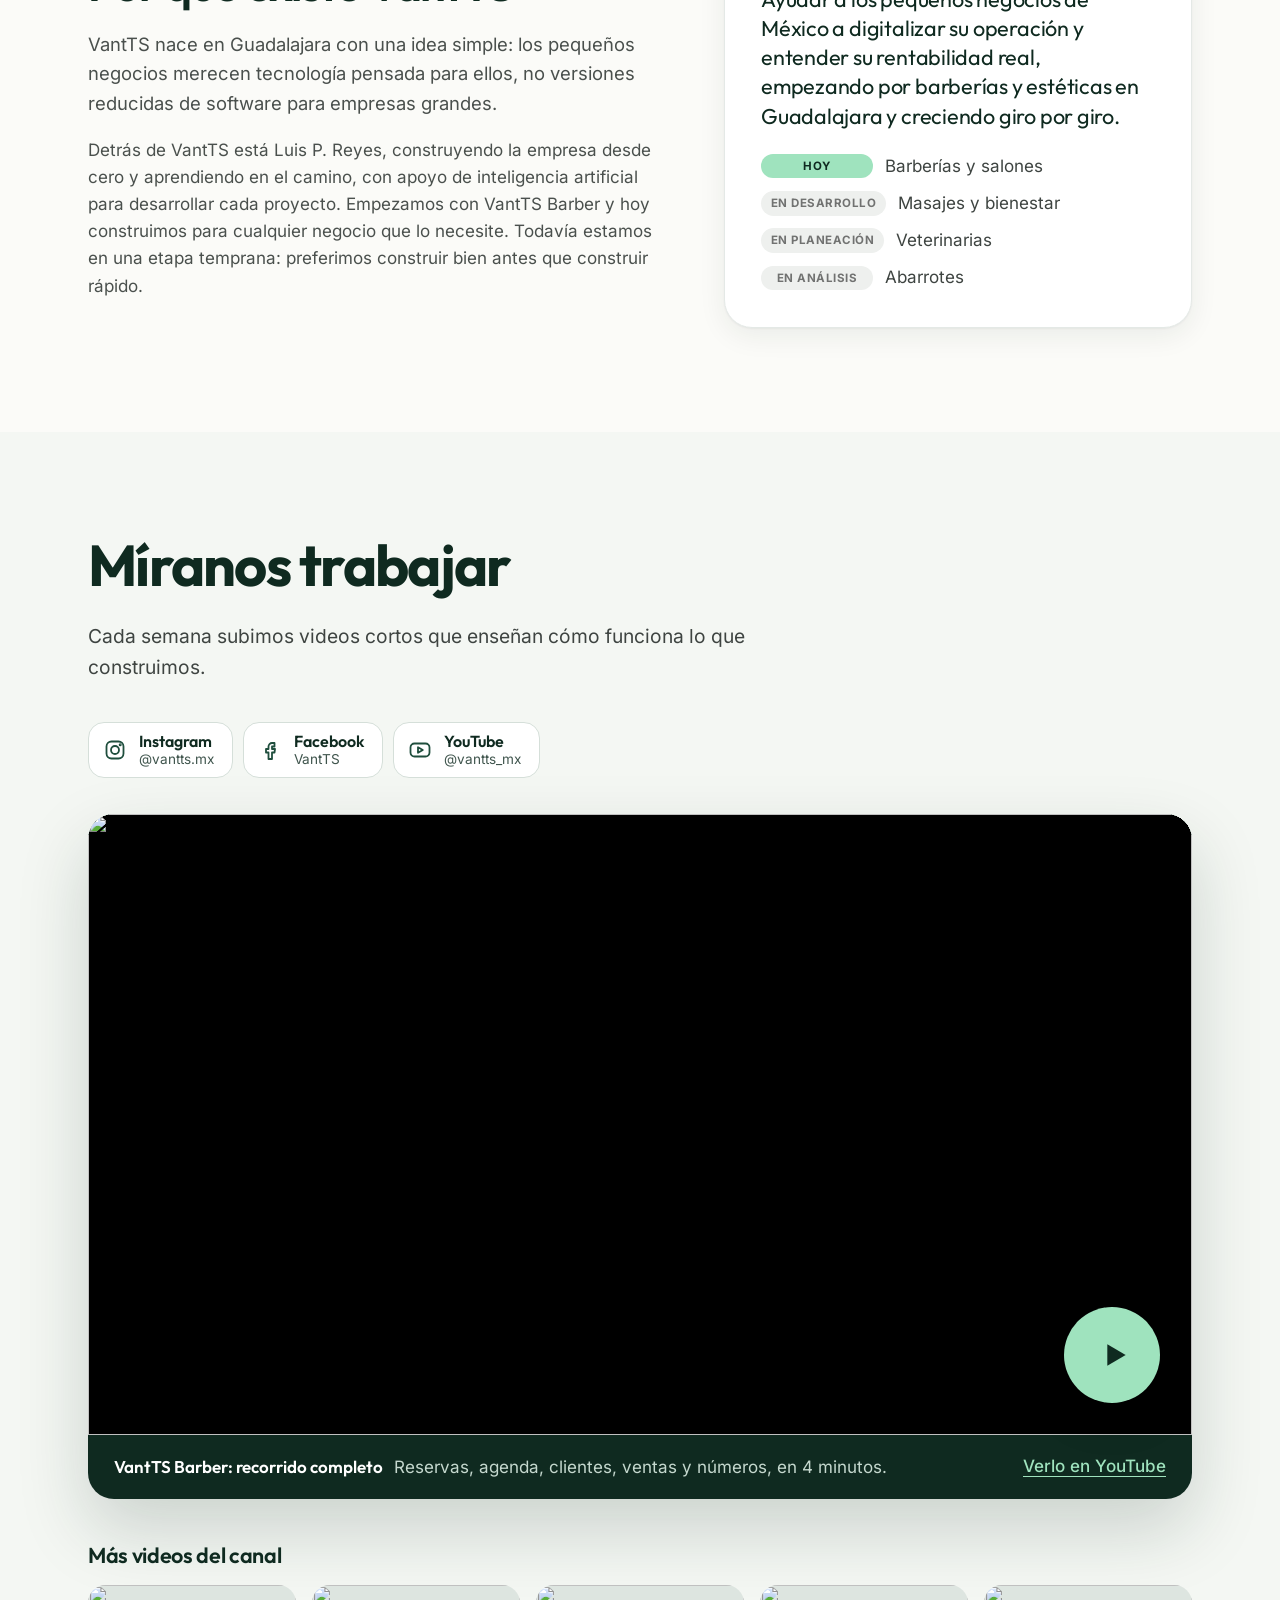
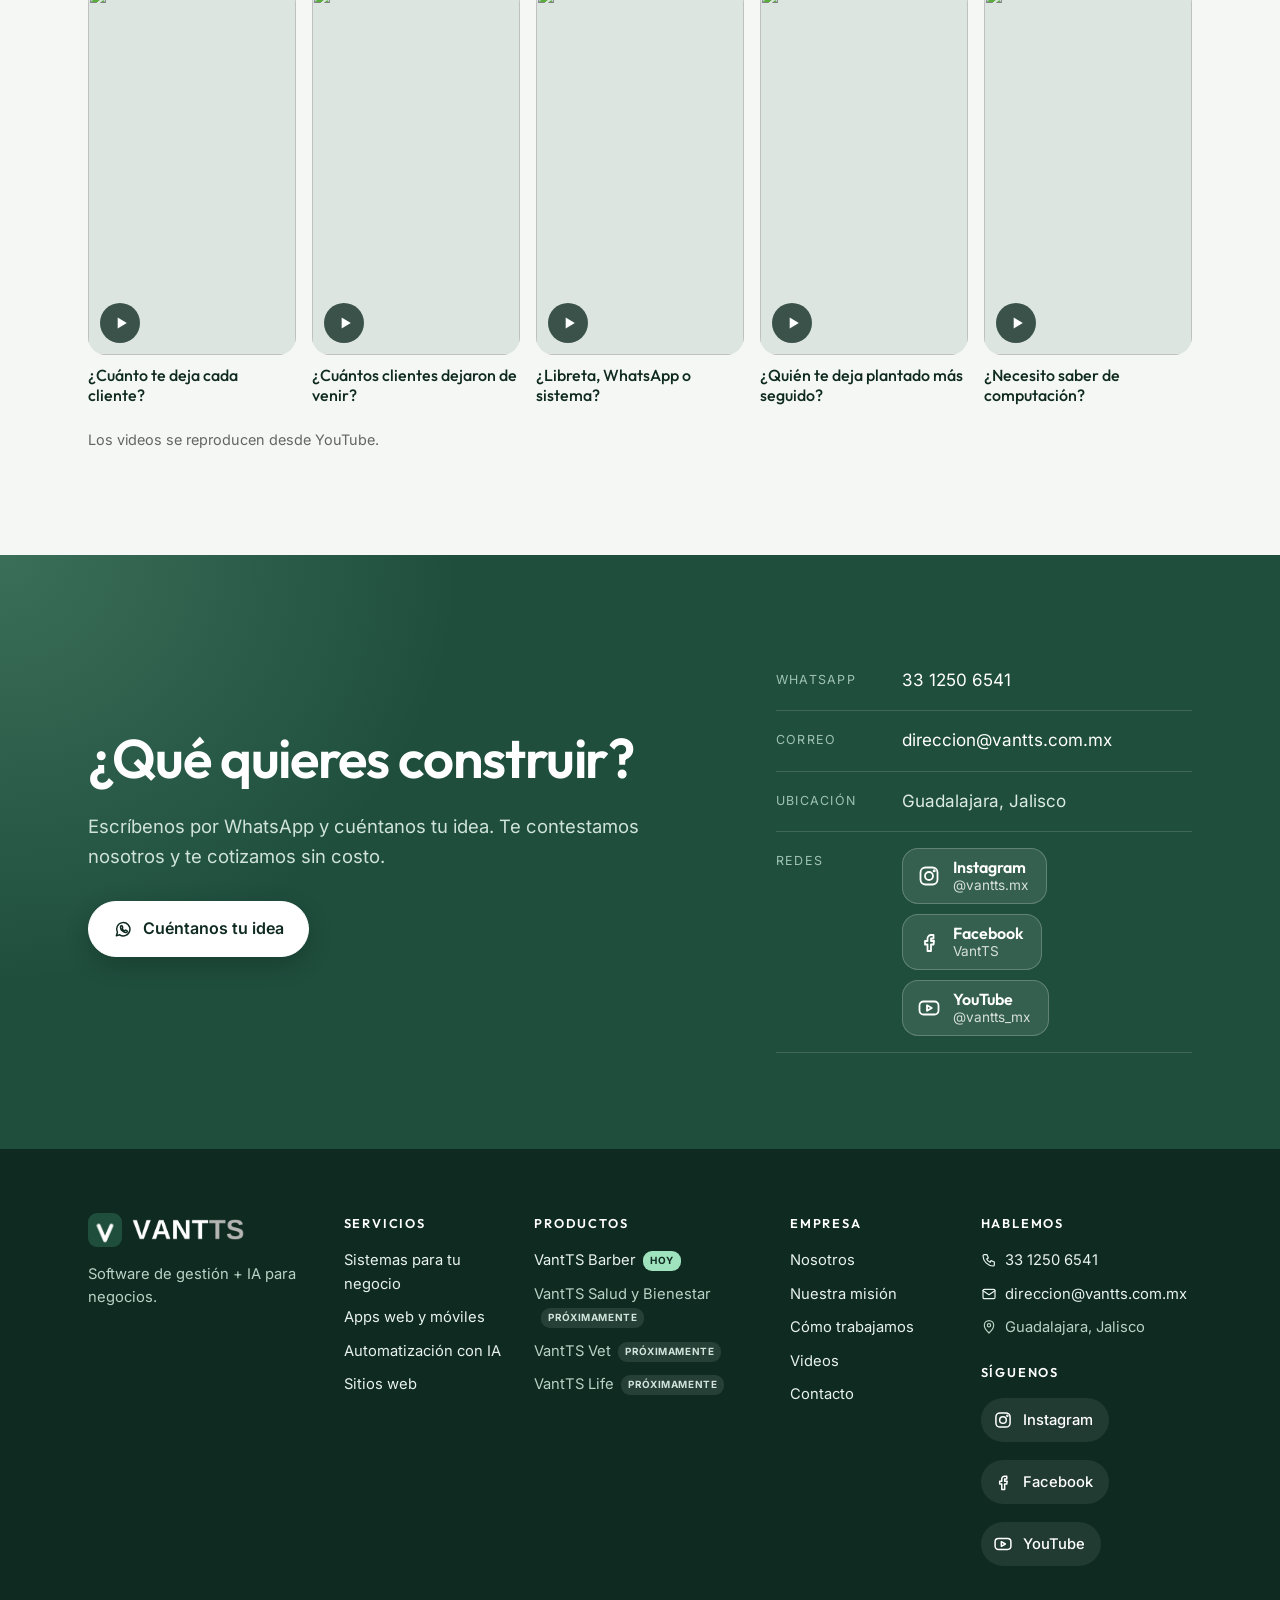
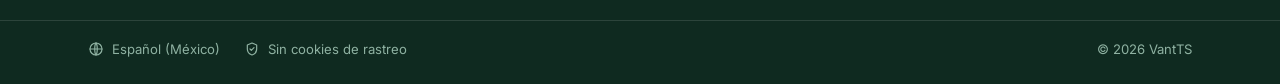
==== commit 029f9413: "Asistente de preguntas guiadas" ====
--- a/index.html
+++ b/index.html
@@ -502,8 +502,20 @@
 </footer>
 <div class="flotantes">
   <a class="subir" id="subir" href="#inicio" aria-label="Subir al inicio de la página">↑</a>
-  <a class="wa-flotante" href="https://wa.me/523312506541?text=Hola%2C%20vi%20la%20p%C3%A1gina%20de%20VantTS%20y%20quiero%20cotizar%20un%20proyecto" target="_blank" rel="noopener" aria-label="Escríbenos por WhatsApp"><svg class="ico" viewBox="0 0 24 24" aria-hidden="true"><path d="M4 20l1.3-3.9A8 8 0 1 1 8 19z"/><path d="M9.2 8.6c.2-.5.5-.5.8-.5h.5c.2 0 .4 0 .5.4l.7 1.6c.1.2 0 .4-.1.6l-.5.6c-.1.1-.2.3 0 .5.6 1 1.4 1.8 2.5 2.4.2.1.4.1.5 0l.6-.7c.2-.2.4-.2.6-.1l1.6.8c.2.1.3.2.3.4 0 .9-.6 1.6-1.6 1.7-1 .1-2.6-.3-4.3-1.9S9 11.1 9 10.1c0-.6.1-1.1.2-1.5z"/></svg></a>
+  <a class="wa-flotante chat-lanzador" id="chatLanzador" href="https://wa.me/523312506541?text=Hola%2C%20vi%20la%20p%C3%A1gina%20de%20VantTS%20y%20quiero%20cotizar%20un%20proyecto" target="_blank" rel="noopener" aria-label="Abrir el asistente de VantTS"><svg class="ico" viewBox="0 0 24 24" aria-hidden="true"><path d="M5 18.5V6.5A2.5 2.5 0 0 1 7.5 4h9A2.5 2.5 0 0 1 19 6.5v7a2.5 2.5 0 0 1-2.5 2.5H9z"/><path d="M8.5 9h7M8.5 12h4.5"/></svg></a>
 </div>
+<div class="chat" id="chat" role="dialog" aria-labelledby="chatTitulo" hidden>
+  <div class="chat-cab">
+    <img src="assets/img/icono.png" alt="" width="36" height="36">
+    <div><p class="chat-titulo" id="chatTitulo">Asistente VantTS</p><p class="chat-sub">Respuestas al momento. Para lo demás, WhatsApp.</p></div>
+    <button class="chat-cerrar" id="chatCerrar" type="button" aria-label="Cerrar el asistente"><svg viewBox="0 0 24 24" aria-hidden="true"><path d="M6 6l12 12M18 6L6 18"/></svg></button>
+  </div>
+  <div class="chat-log" id="chatLog" role="log" aria-live="polite"></div>
+  <div class="chat-opciones" id="chatOpciones"></div>
+  <p class="chat-nota">Respuestas automáticas con la información del sitio. No guardamos lo que eliges.</p>
+</div>
+<script type="application/json" id="chat-datos">{"nombre": "Asistente VantTS", "inicio": "menu", "nodos": {"menu": {"texto": ["Hola, soy el asistente de VantTS. ¿En qué te ayudo?"], "opciones": [{"t": "¿Qué pueden hacer por mi negocio?", "ir": "servicios"}, {"t": "¿Cuánto cuesta?", "ir": "costo"}, {"t": "¿Cómo trabajan?", "ir": "proceso"}, {"t": "Tengo barbería o salón", "ir": "barber"}, {"t": "Más preguntas", "ir": "mas"}, {"t": "Hablar con una persona", "ir": "persona"}]}, "servicios": {"texto": ["Sistemas de gestión, apps web y móviles, automatizaciones con inteligencia artificial y sitios web. Si tienes otra idea, cuéntanos y te decimos con honestidad si podemos hacerla.", "¿Qué te quita tiempo hoy? Te enseño un ejemplo."], "opciones": [{"t": "Se me cruzan las citas", "ir": "nec-citas"}, {"t": "Llevo el inventario en un cuaderno", "ir": "nec-inventario"}, {"t": "No sé cuánto gano al mes", "ir": "nec-ganancias"}, {"t": "Todo me lo piden por WhatsApp", "ir": "nec-pedidos"}, {"t": "Paso horas copiando datos", "ir": "nec-excel"}, {"t": "No tengo página web", "ir": "nec-web"}, {"t": "Otra pregunta", "ir": "menu"}]}, "costo": {"texto": ["Depende de lo que necesites. Te cotizamos sin costo el desarrollo y una renta mensual que incluye el mantenimiento. Sabes cuánto es antes de empezar.", "El desarrollo: te lo cotizamos sin costo, según lo que de verdad necesitas.", "La renta mensual: incluye el mantenimiento, para que tu sistema siga funcionando."], "opciones": [{"t": "Cotizar por WhatsApp", "wa": "https://wa.me/523312506541?text=Hola%2C%20vi%20la%20p%C3%A1gina%20de%20VantTS%20y%20quiero%20cotizar%20un%20proyecto"}, {"t": "¿Cuánto tiempo tarda?", "ir": "tiempo"}, {"t": "Otra pregunta", "ir": "menu"}]}, "tiempo": {"texto": ["Depende del tamaño del proyecto. Te lo decimos en la cotización, junto con el precio."], "opciones": [{"t": "Cotizar por WhatsApp", "wa": "https://wa.me/523312506541?text=Hola%2C%20vi%20la%20p%C3%A1gina%20de%20VantTS%20y%20quiero%20cotizar%20un%20proyecto"}, {"t": "Otra pregunta", "ir": "menu"}]}, "proceso": {"texto": ["1. Nos cuentas: Por WhatsApp o en persona: qué haces, qué te quita tiempo y qué quieres lograr.", "2. Te cotizamos sin costo: Te decimos qué construiríamos, en cuánto tiempo y cuánto cuesta, antes de empezar.", "3. Lo construimos contigo: Te enseñamos avances y lo ajustamos con lo que nos dices, como hicimos con los barberos de VantTS Barber.", "4. Lo mantenemos cada mes: Con la renta mensual lo mantenemos funcionando y te ayudamos cuando algo no te salga."], "opciones": [{"t": "Cotizar por WhatsApp", "wa": "https://wa.me/523312506541?text=Hola%2C%20vi%20la%20p%C3%A1gina%20de%20VantTS%20y%20quiero%20cotizar%20un%20proyecto"}, {"t": "Otra pregunta", "ir": "menu"}]}, "barber": {"texto": ["VantTS Barber: ya está listo, tiene un plan gratis y precios fijos. Si necesitas algo que no tiene, lo platicamos.", "Plan Básico gratis; Pro $249 y Max $599 al mes, IVA incluido. Sin comisión por cita y mes a mes."], "opciones": [{"t": "Conocer VantTS Barber", "href": "barber/"}, {"t": "Escribir por WhatsApp", "wa": "https://wa.me/523312506541?text=Hola%2C%20vi%20la%20p%C3%A1gina%20de%20VantTS%20Barber%20y%20quiero%20saber%20m%C3%A1s"}, {"t": "Otra pregunta", "ir": "menu"}]}, "mas": {"texto": ["Estas son otras preguntas que nos hacen seguido."], "opciones": [{"t": "¿Necesito saber de computación?", "ir": "compu"}, {"t": "¿Usan inteligencia artificial?", "ir": "ia"}, {"t": "¿Cuánto tiempo tarda?", "ir": "tiempo"}, {"t": "Otra pregunta", "ir": "menu"}]}, "compu": {"texto": ["No. Tú nos explicas cómo trabajas y nosotros nos encargamos de la parte técnica. Lo hacemos simple, para que lo use cualquiera en tu negocio."], "opciones": [{"t": "Cotizar por WhatsApp", "wa": "https://wa.me/523312506541?text=Hola%2C%20vi%20la%20p%C3%A1gina%20de%20VantTS%20y%20quiero%20cotizar%20un%20proyecto"}, {"t": "Otra pregunta", "ir": "menu"}]}, "ia": {"texto": ["Sí: nos ayuda a construir y, cuando de verdad sirve, va dentro de lo que hacemos. Por ejemplo, el panel de IA de VantTS Barber le contesta al dueño con los números de su propio negocio."], "opciones": [{"t": "Cotizar por WhatsApp", "wa": "https://wa.me/523312506541?text=Hola%2C%20vi%20la%20p%C3%A1gina%20de%20VantTS%20y%20quiero%20cotizar%20un%20proyecto"}, {"t": "Otra pregunta", "ir": "menu"}]}, "persona": {"texto": ["Escríbenos por WhatsApp y cuéntanos tu idea. Te contestamos nosotros y te cotizamos sin costo."], "opciones": [{"t": "Abrir WhatsApp", "wa": "https://wa.me/523312506541?text=Hola%2C%20vi%20la%20p%C3%A1gina%20de%20VantTS%20y%20quiero%20cotizar%20un%20proyecto"}, {"t": "Otra pregunta", "ir": "menu"}]}, "nec-citas": {"texto": ["Una agenda con reservas en línea (Sistema para tu negocio). Se hace con tus medidas:", "Tus servicios, con su precio y su duración", "Tus horarios y tus días de descanso", "Un link para que tus clientes reserven solos", "Es un ejemplo. El tuyo lo armamos con tus procesos."], "opciones": [{"t": "Cotizar esto por WhatsApp", "wa": "https://wa.me/523312506541?text=Hola%2C%20vi%20la%20p%C3%A1gina%20de%20VantTS.%20Mi%20problema%3A%20se%20me%20cruzan%20las%20citas.%20Quiero%20cotizar%20una%20soluci%C3%B3n."}, {"t": "Ver otro ejemplo", "ir": "servicios"}, {"t": "Otra pregunta", "ir": "menu"}]}, "nec-inventario": {"texto": ["Un inventario que te avisa (Sistema para tu negocio). Se hace con tus medidas:", "Tus productos y lo que te queda de cada uno", "Un aviso cuando algo está por acabarse", "Tus compras y tus proveedores", "Es un ejemplo. El tuyo lo armamos con tus procesos."], "opciones": [{"t": "Cotizar esto por WhatsApp", "wa": "https://wa.me/523312506541?text=Hola%2C%20vi%20la%20p%C3%A1gina%20de%20VantTS.%20Mi%20problema%3A%20llevo%20el%20inventario%20en%20un%20cuaderno.%20Quiero%20cotizar%20una%20soluci%C3%B3n."}, {"t": "Ver otro ejemplo", "ir": "servicios"}, {"t": "Otra pregunta", "ir": "menu"}]}, "nec-ganancias": {"texto": ["Tus ventas y gastos en un solo lugar (Sistema para tu negocio). Se hace con tus medidas:", "Cada venta, con su cliente y su forma de pago", "Tus gastos del mes", "Reportes que se entienden de un vistazo", "Es un ejemplo. El tuyo lo armamos con tus procesos."], "opciones": [{"t": "Cotizar esto por WhatsApp", "wa": "https://wa.me/523312506541?text=Hola%2C%20vi%20la%20p%C3%A1gina%20de%20VantTS.%20Mi%20problema%3A%20no%20s%C3%A9%20cu%C3%A1nto%20gano%20al%20mes.%20Quiero%20cotizar%20una%20soluci%C3%B3n."}, {"t": "Ver otro ejemplo", "ir": "servicios"}, {"t": "Otra pregunta", "ir": "menu"}]}, "nec-pedidos": {"texto": ["Una app para que tus clientes pidan solos (App web o móvil). Se hace con tus medidas:", "Tu catálogo o tu lista de servicios", "Pedidos o reservas desde su celular", "Todo te llega ordenado a un solo lugar", "Es un ejemplo. El tuyo lo armamos con tus procesos."], "opciones": [{"t": "Cotizar esto por WhatsApp", "wa": "https://wa.me/523312506541?text=Hola%2C%20vi%20la%20p%C3%A1gina%20de%20VantTS.%20Mi%20problema%3A%20mis%20clientes%20me%20piden%20todo%20por%20WhatsApp%20y%20se%20me%20pierden%20los%20mensajes.%20Quiero%20cotizar%20una%20soluci%C3%B3n."}, {"t": "Ver otro ejemplo", "ir": "servicios"}, {"t": "Otra pregunta", "ir": "menu"}]}, "nec-excel": {"texto": ["Una automatización con IA (Automatización con IA). Se hace con tus medidas:", "Tus datos de Excel, pasados a tu sistema", "Reportes y avisos que salen solos", "Un asistente que responde con los datos de tu negocio", "Es un ejemplo. El tuyo lo armamos con tus procesos."], "opciones": [{"t": "Cotizar esto por WhatsApp", "wa": "https://wa.me/523312506541?text=Hola%2C%20vi%20la%20p%C3%A1gina%20de%20VantTS.%20Mi%20problema%3A%20paso%20horas%20copiando%20datos%20a%20mano.%20Quiero%20cotizar%20una%20soluci%C3%B3n."}, {"t": "Ver otro ejemplo", "ir": "servicios"}, {"t": "Otra pregunta", "ir": "menu"}]}, "nec-web": {"texto": ["La página de tu negocio (Sitio web). Se hace con tus medidas:", "Tu marca, tus fotos y tus textos", "Tu catálogo, tu menú o tu lista de servicios", "Un botón para que te escriban por WhatsApp", "Es un ejemplo. El tuyo lo armamos con tus procesos."], "opciones": [{"t": "Cotizar esto por WhatsApp", "wa": "https://wa.me/523312506541?text=Hola%2C%20vi%20la%20p%C3%A1gina%20de%20VantTS.%20Mi%20problema%3A%20no%20tengo%20p%C3%A1gina%20web.%20Quiero%20cotizar%20una%20soluci%C3%B3n."}, {"t": "Ver otro ejemplo", "ir": "servicios"}, {"t": "Otra pregunta", "ir": "menu"}]}}}</script>
+<script src="assets/chat.js" defer></script>
 
 <script src="assets/script.js"></script>
 <script src="assets/motion.js"></script>
--- a/assets/style.css
+++ b/assets/style.css
@@ -783,3 +783,53 @@
   .nav-links .nav-redes a { display: grid; place-items: center; width: 52px; height: 52px; padding: 0; border-radius: 50%; background: var(--verde-suave); color: var(--verde); }
   .nav-redes .pie-ico { width: 24px; height: 24px; margin: 0; }
 }
+
+/* ---------- Asistente de preguntas guiadas (20 nov 2026) ---------- */
+.chat-lanzador { border: 0; cursor: pointer; }
+.chat-lanzador .ico { width: 26px; height: 26px; }
+.chat {
+  position: fixed; right: 20px; bottom: 88px; z-index: 60; width: 370px; max-width: calc(100vw - 40px);
+  max-height: min(600px, calc(100vh - 120px)); display: flex; flex-direction: column;
+  background: #fff; border: 1px solid var(--borde); border-radius: 22px; overflow: hidden;
+  box-shadow: 0 24px 70px rgba(15, 42, 32, 0.28);
+}
+.chat[hidden] { display: none; }
+.chat-cab { display: flex; align-items: center; gap: 12px; padding: 14px 14px 14px 16px; background: var(--verde); color: #fff; }
+.chat-cab img { border-radius: 10px; flex: none; }
+.chat-cab > div { flex: 1; min-width: 0; }
+.chat-titulo { margin: 0; font-family: var(--font-head); font-weight: 600; font-size: 1.05rem; color: #fff; }
+.chat-sub { margin: 2px 0 0 0; font-size: 0.82rem; color: #CFE2D8; }
+.chat-cerrar { width: 40px; height: 40px; flex: none; border: 0; border-radius: 50%; background: rgba(255, 255, 255, 0.12); color: #fff; cursor: pointer; display: grid; place-items: center; }
+.chat-cerrar:hover { background: rgba(255, 255, 255, 0.24); }
+.chat-cerrar svg { width: 20px; height: 20px; fill: none; stroke: currentColor; stroke-width: 2; stroke-linecap: round; }
+.chat-log { position: relative; flex: 1 1 auto; overflow-y: auto; padding: 16px 14px 8px 14px; display: flex; flex-direction: column; gap: 10px; background: #F4F7F3; min-height: 130px; }
+.chat-msg { max-width: 88%; padding: 10px 14px; border-radius: 18px; font-size: 0.95rem; line-height: 1.45; }
+.chat-msg p { margin: 0; }
+.chat-msg p + p { margin-top: 6px; }
+.chat-bot { align-self: flex-start; background: #fff; border: 1px solid #DCE4DF; border-bottom-left-radius: 6px; color: #23302A; }
+.chat-yo { align-self: flex-end; background: var(--verde); color: #fff; border-bottom-right-radius: 6px; }
+.chat-escribe { display: flex; gap: 5px; padding: 14px 16px; }
+.chat-escribe span { width: 7px; height: 7px; border-radius: 50%; background: #9AB0A4; animation: chat-punto 1s infinite ease-in-out; }
+.chat-escribe span:nth-child(2) { animation-delay: 0.15s; }
+.chat-escribe span:nth-child(3) { animation-delay: 0.3s; }
+@keyframes chat-punto { 0%, 80%, 100% { opacity: 0.3; transform: none; } 40% { opacity: 1; transform: translateY(-3px); } }
+.chat-opciones { display: flex; flex-wrap: wrap; gap: 8px; padding: 10px 14px 12px 14px; border-top: 1px solid #E1E8E4; background: #fff; flex: none; max-height: 55%; overflow-y: auto; }
+.chat-opciones:empty { display: none; }
+.chat-op {
+  display: inline-flex; align-items: center; gap: 8px; min-height: 40px; padding: 8px 14px; border-radius: 999px;
+  font: inherit; font-size: 0.92rem; font-weight: 500; text-align: left; text-decoration: none; cursor: pointer;
+  background: #fff; color: var(--verde); border: 1.5px solid var(--verde);
+}
+.chat-op:hover { background: var(--verde-suave); }
+.chat-op:focus-visible { outline: 3px solid var(--menta); outline-offset: 2px; }
+.chat-op-wa { background: var(--verde); color: #fff; }
+.chat-op-wa:hover { background: var(--verde-oscuro); }
+.chat-op-wa .ico { width: 18px; height: 18px; fill: none; stroke: currentColor; stroke-width: 1.8; }
+.chat-op-ir { border-style: dashed; }
+.chat-nota { margin: 0; padding: 0 14px 12px 14px; font-size: 0.76rem; color: var(--gris-texto); background: #fff; }
+@media (max-width: 560px) {
+  .chat { left: 10px; right: 10px; bottom: 80px; width: auto; max-width: none; max-height: calc(100vh - 100px); border-radius: 20px; }
+  html.chat-abierto .subir { display: none; }
+}
+html.chat-abierto .wa-globo { display: none; }
+@media (prefers-reduced-motion: reduce) { .chat-escribe span { animation: none; } }
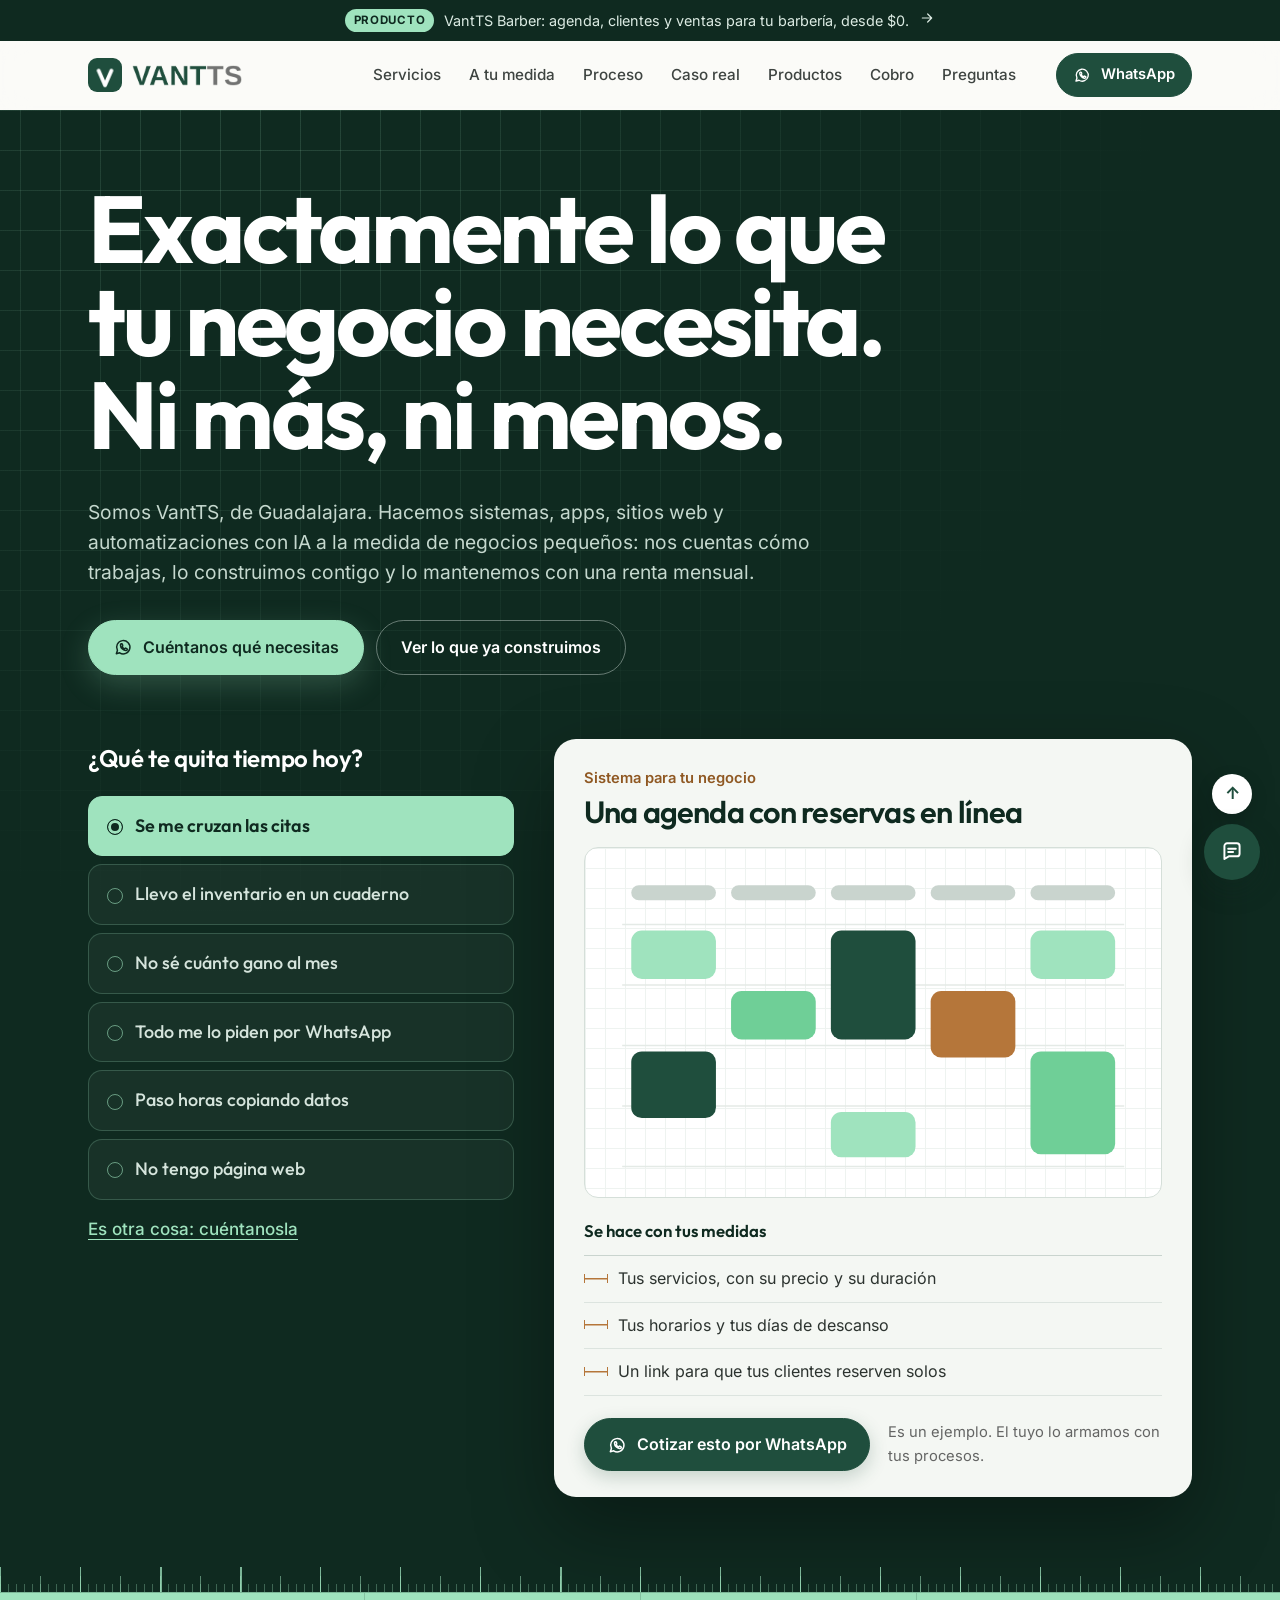
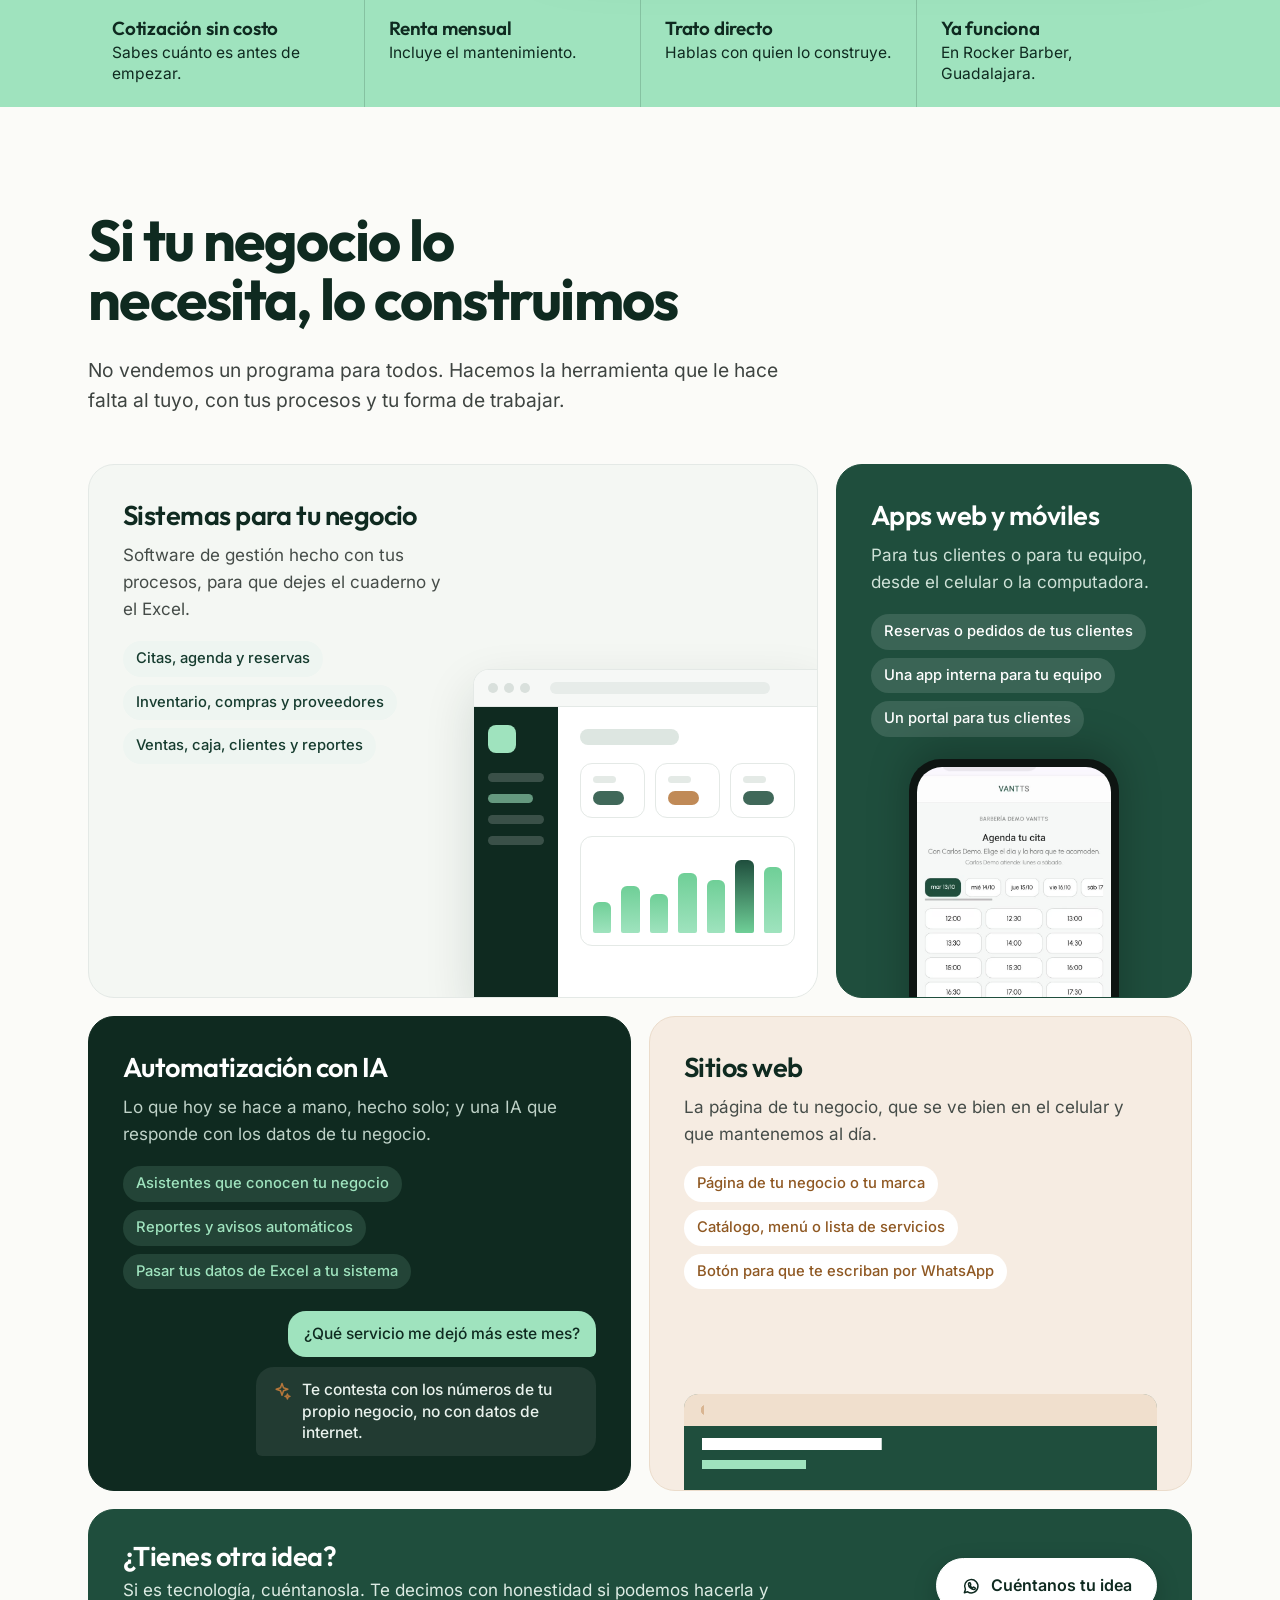
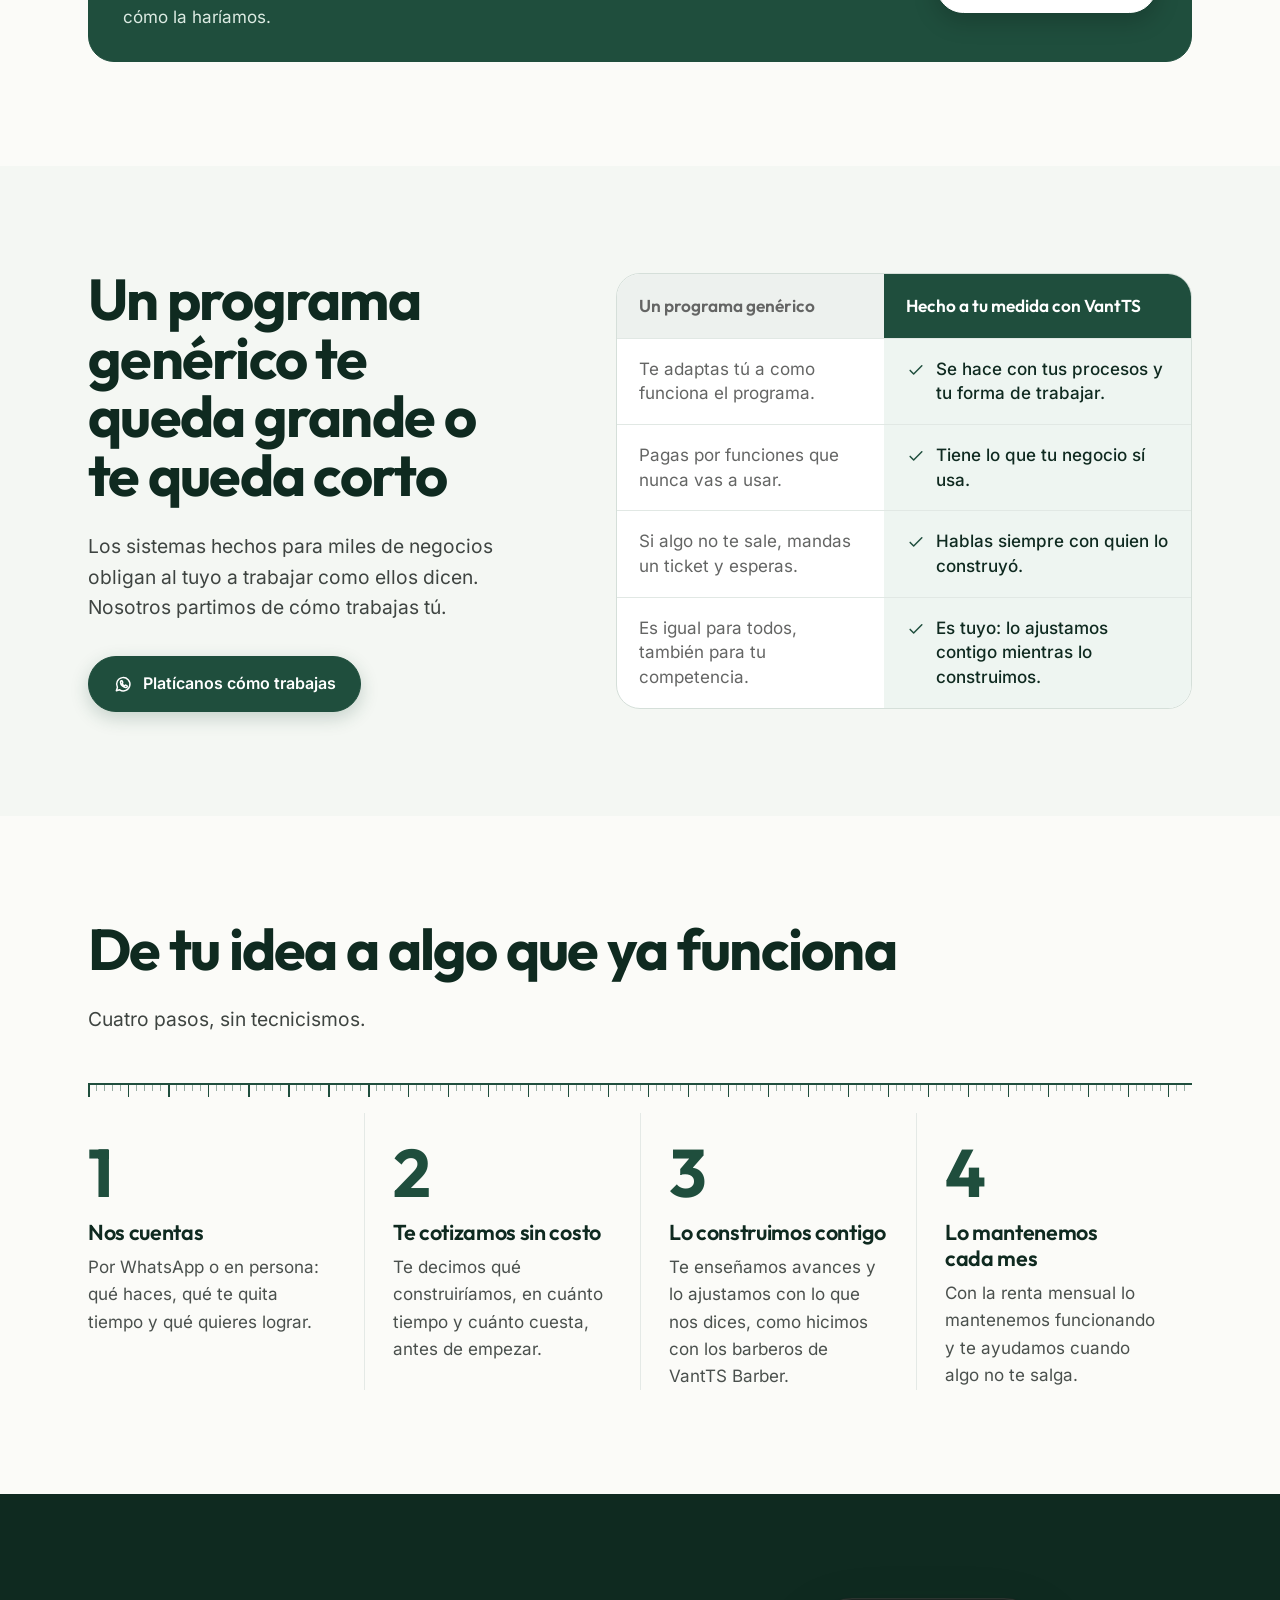
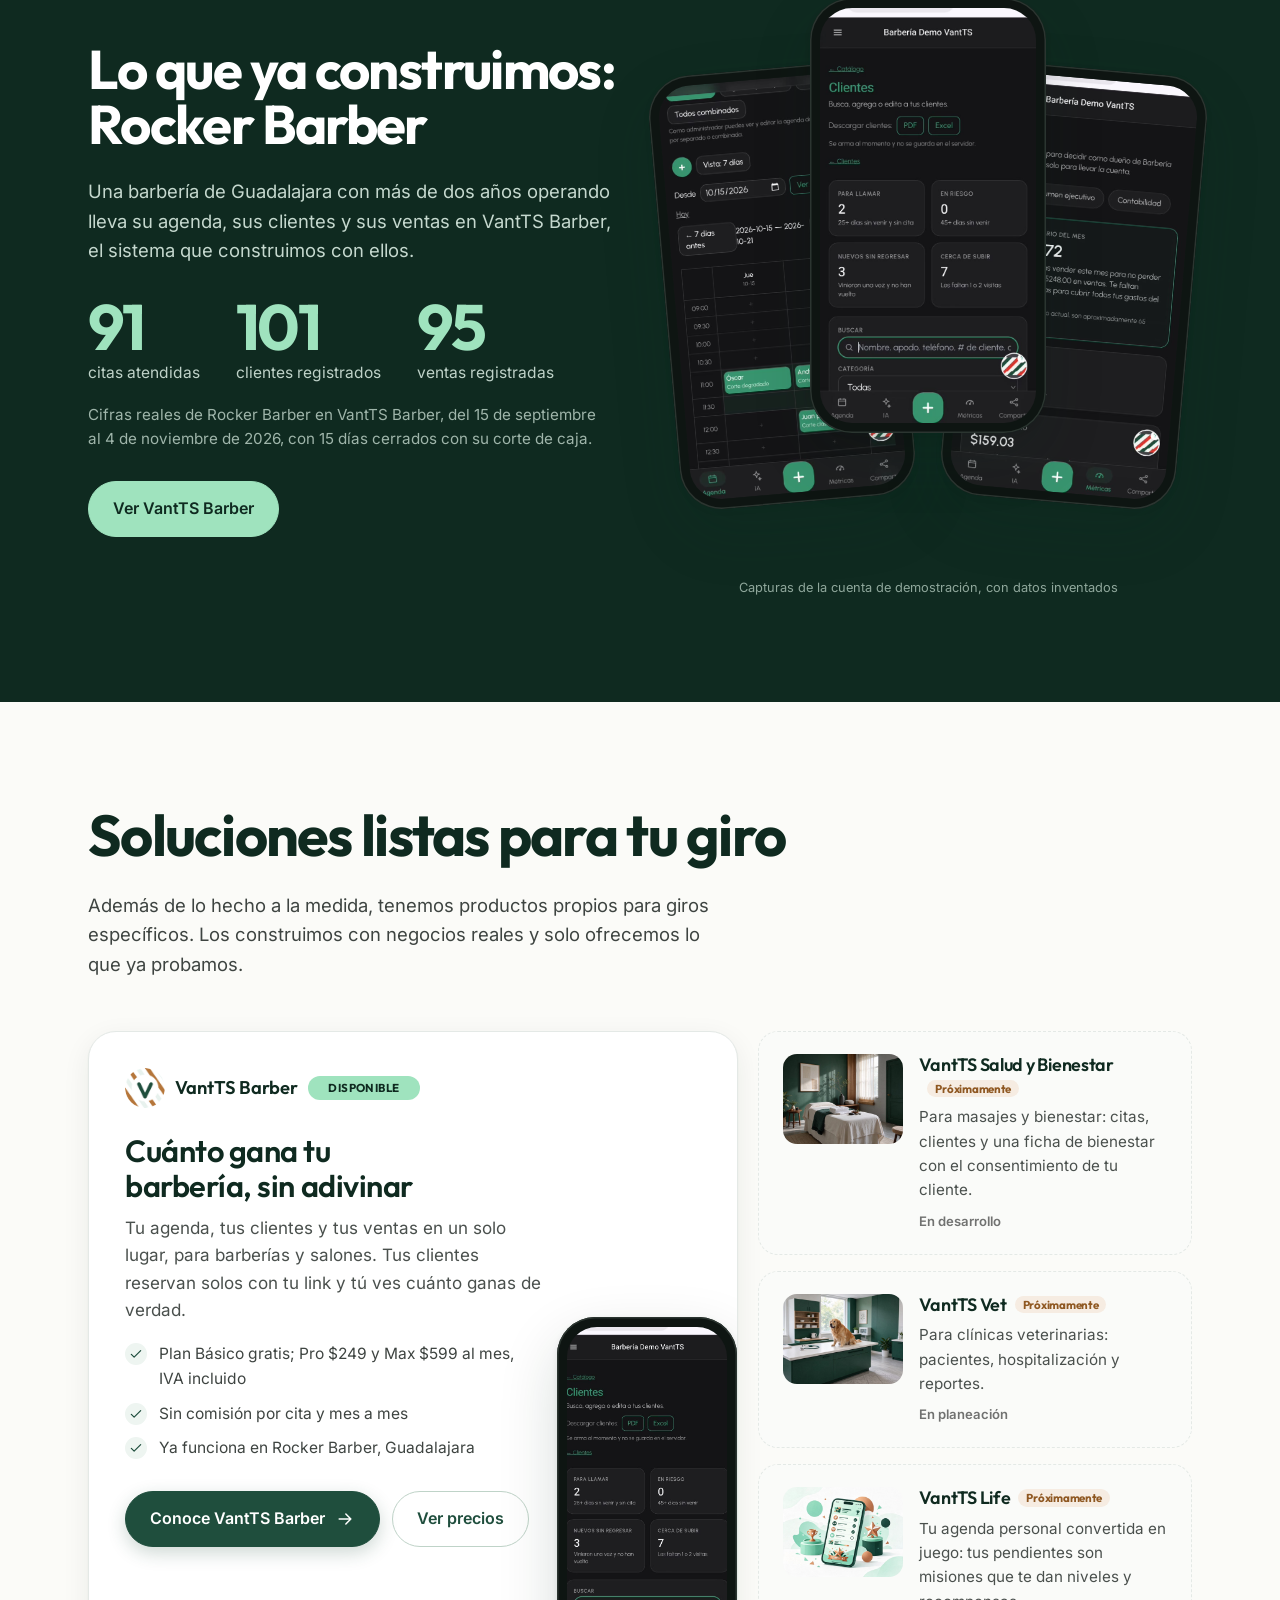
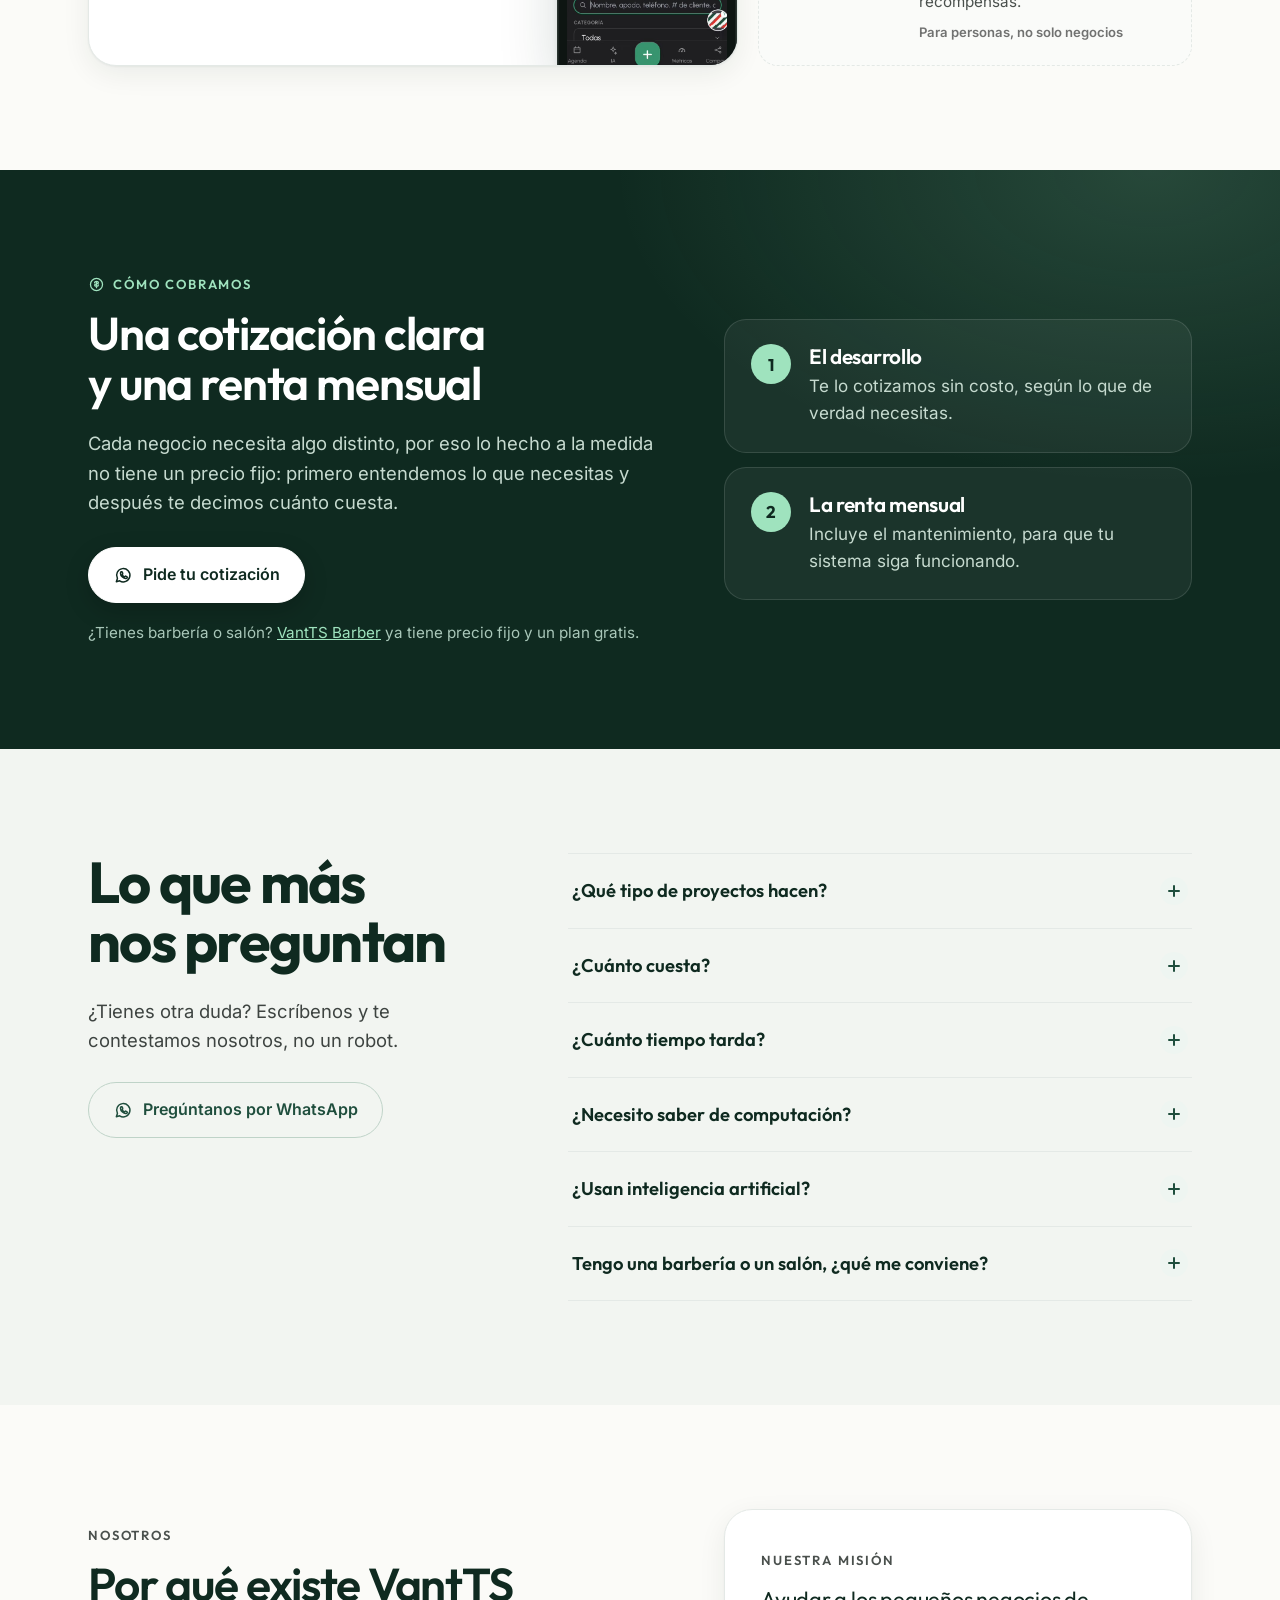
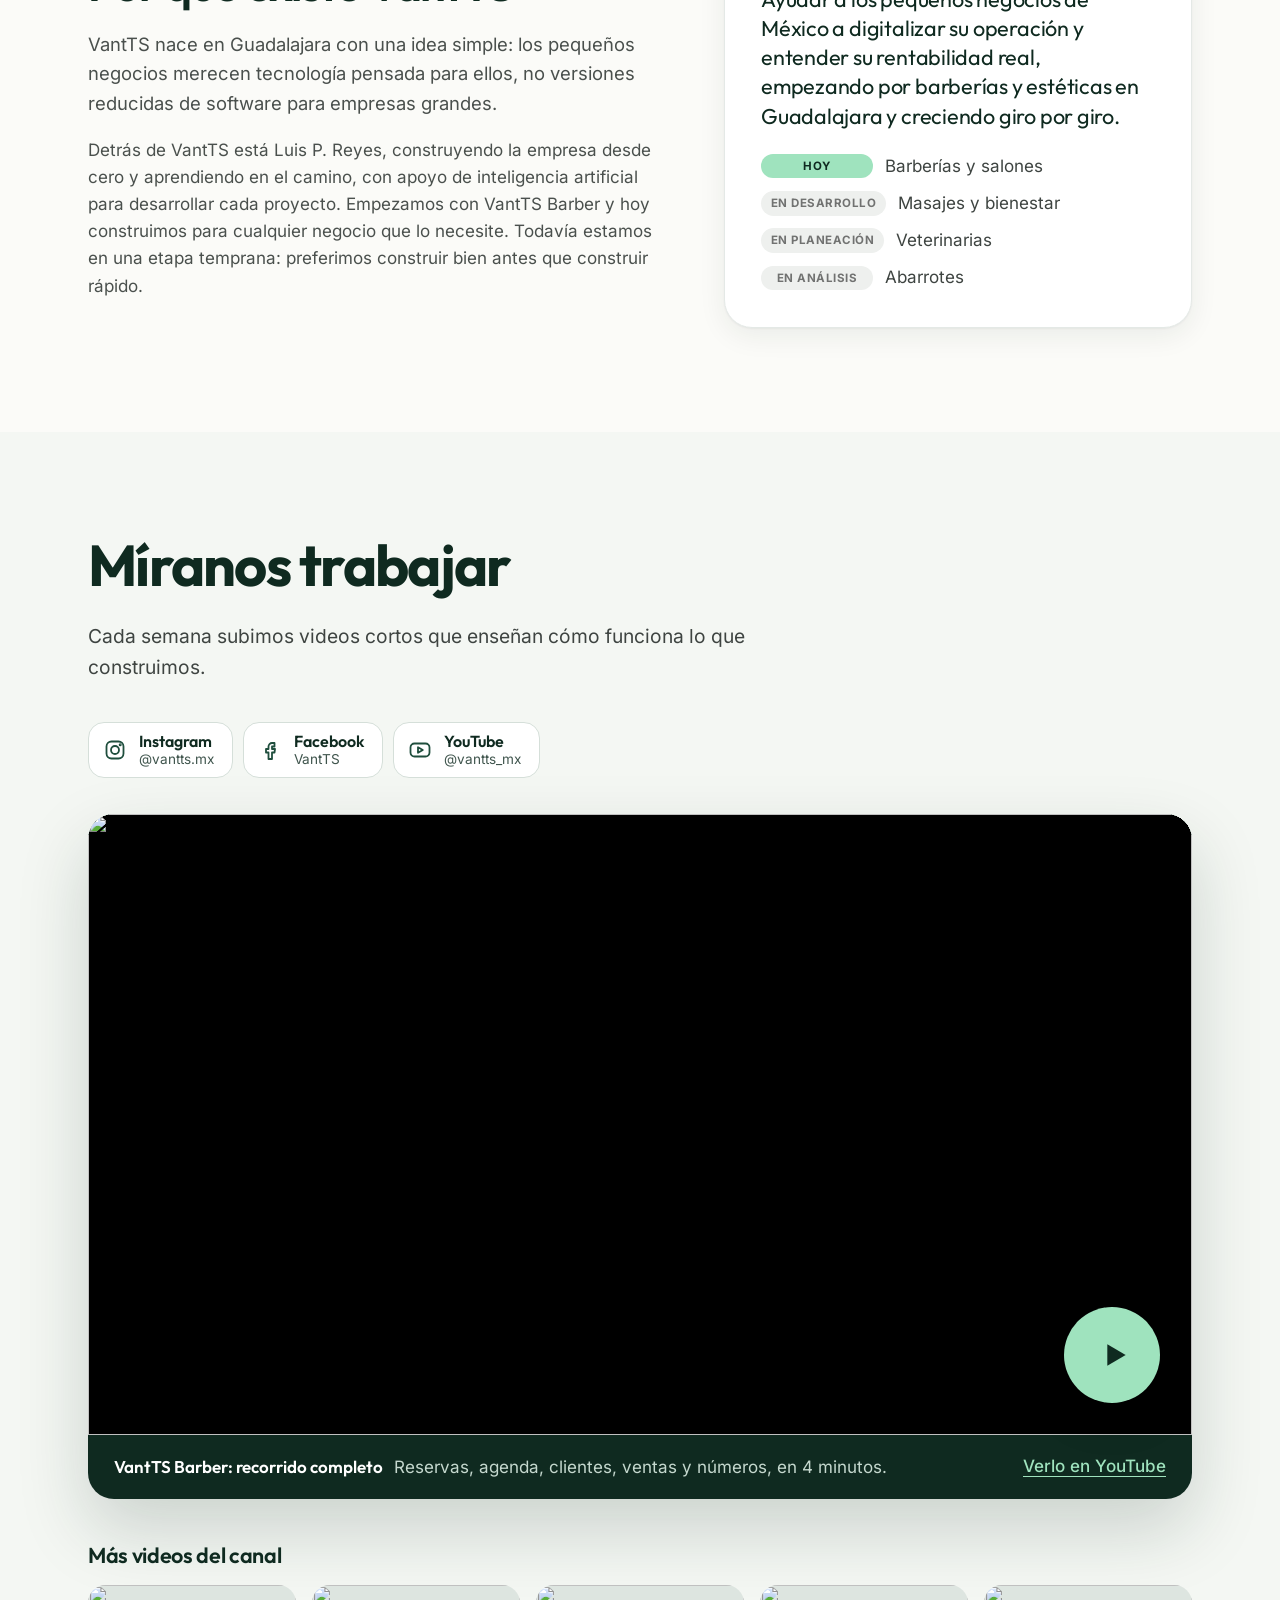
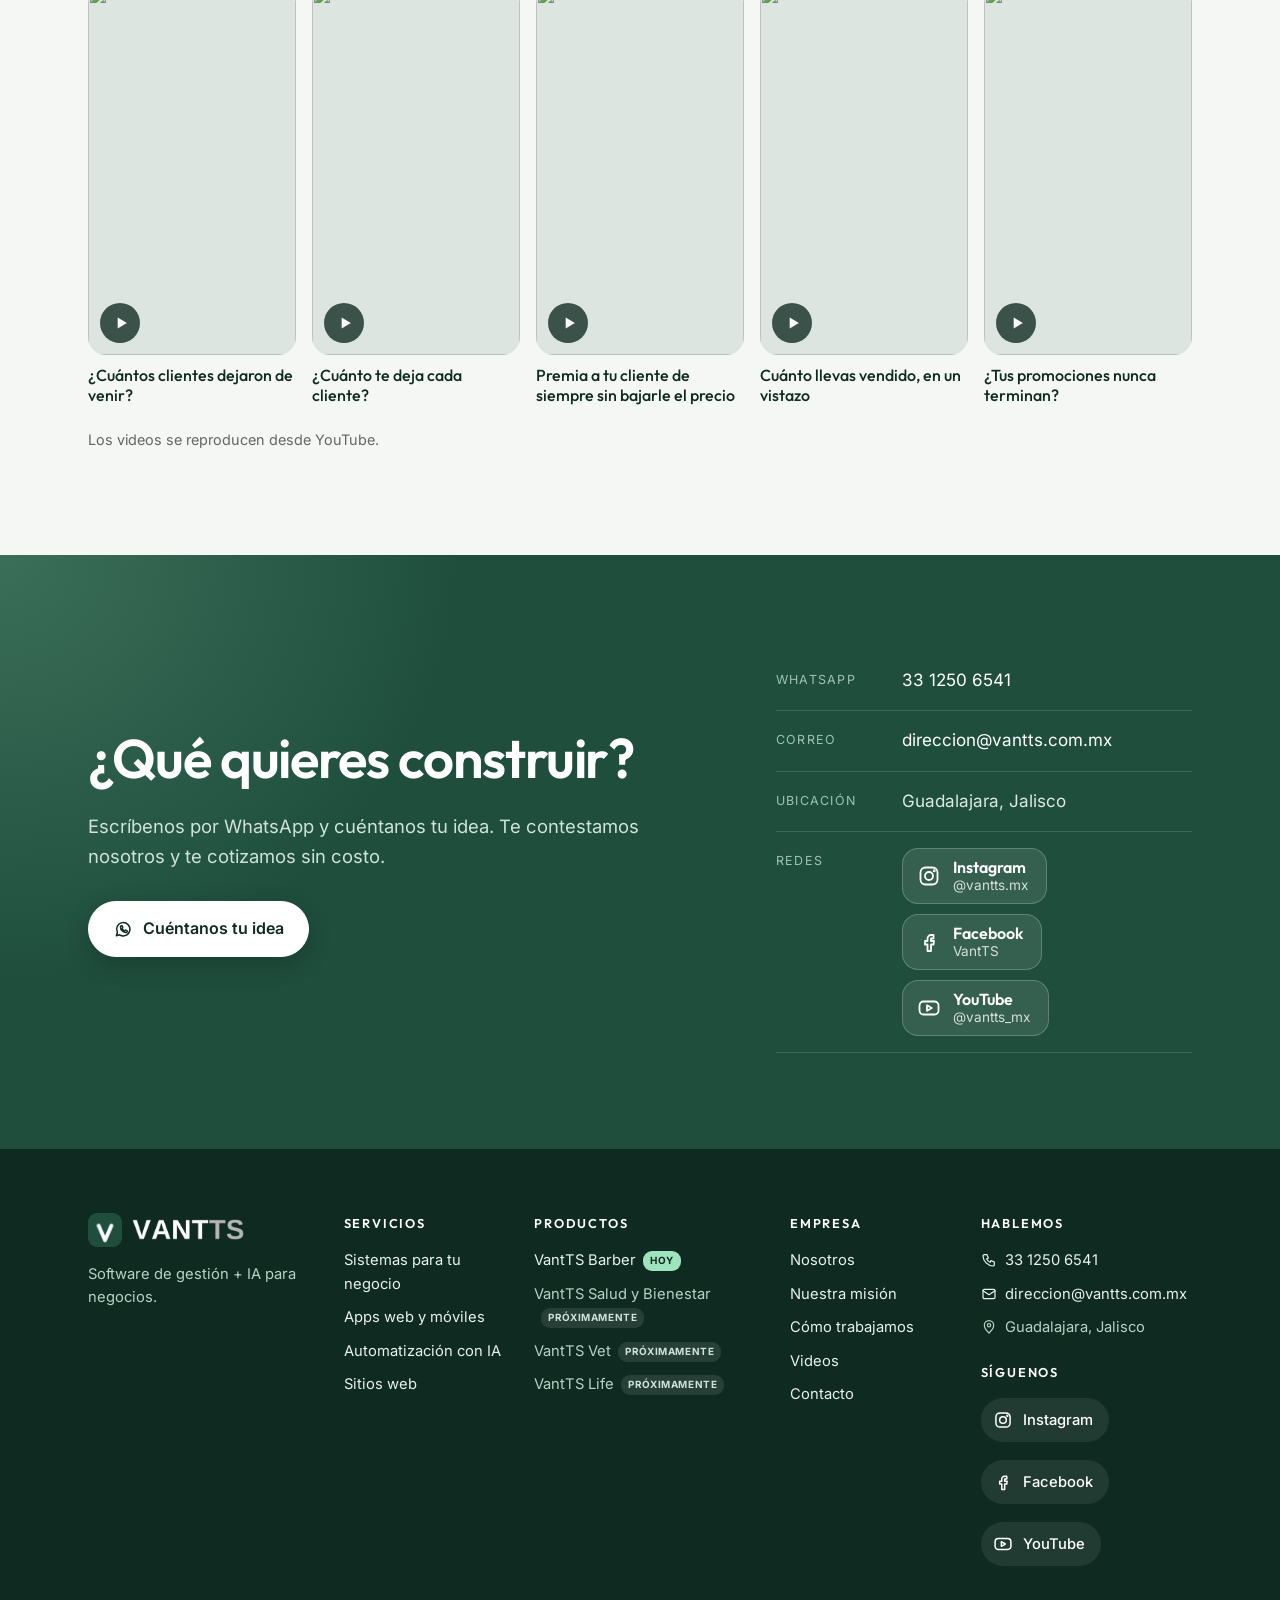
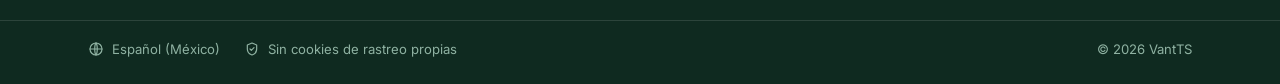
==== commit a20643b1: "Pie: sin cookies de rastreo propias" ====
--- a/index.html
+++ b/index.html
@@ -494,7 +494,7 @@
   <div class="pie-base">
     <div class="pie-base-in">
       <span><svg class="pie-ico" viewBox="0 0 24 24" aria-hidden="true"><circle cx="12" cy="12" r="9"/><path d="M3 12h18M12 3c2.5 2.7 2.5 15.3 0 18M12 3c-2.5 2.7-2.5 15.3 0 18"/></svg>Español (México)</span>
-      <span><svg class="pie-ico" viewBox="0 0 24 24" aria-hidden="true"><path d="M12 3l7 3v6c0 4.4-3 7.7-7 9-4-1.3-7-4.6-7-9V6z"/><path d="M9 12l2 2 4-4"/></svg>Sin cookies de rastreo</span>
+      <span><svg class="pie-ico" viewBox="0 0 24 24" aria-hidden="true"><path d="M12 3l7 3v6c0 4.4-3 7.7-7 9-4-1.3-7-4.6-7-9V6z"/><path d="M9 12l2 2 4-4"/></svg>Sin cookies de rastreo propias</span>
       <span class="pie-espacio"></span>
       <span>© 2026 VantTS</span>
     </div>
